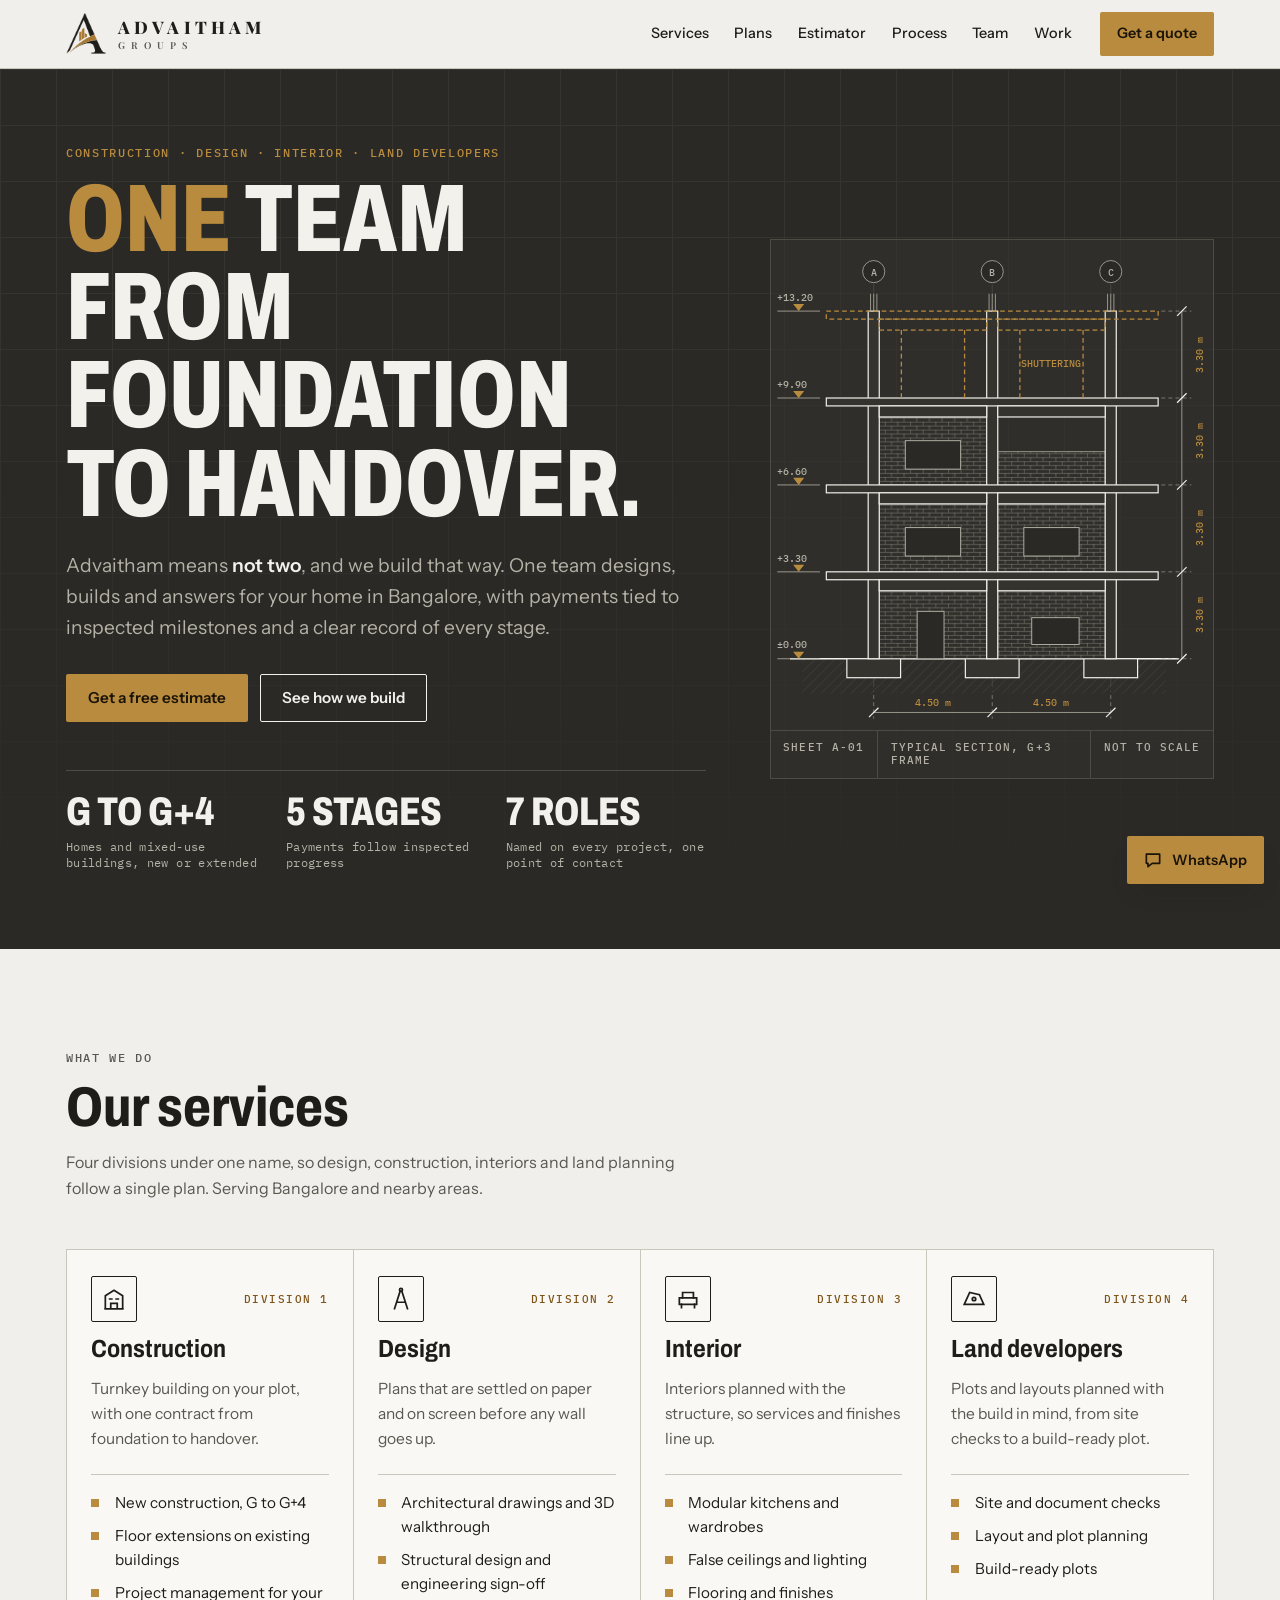
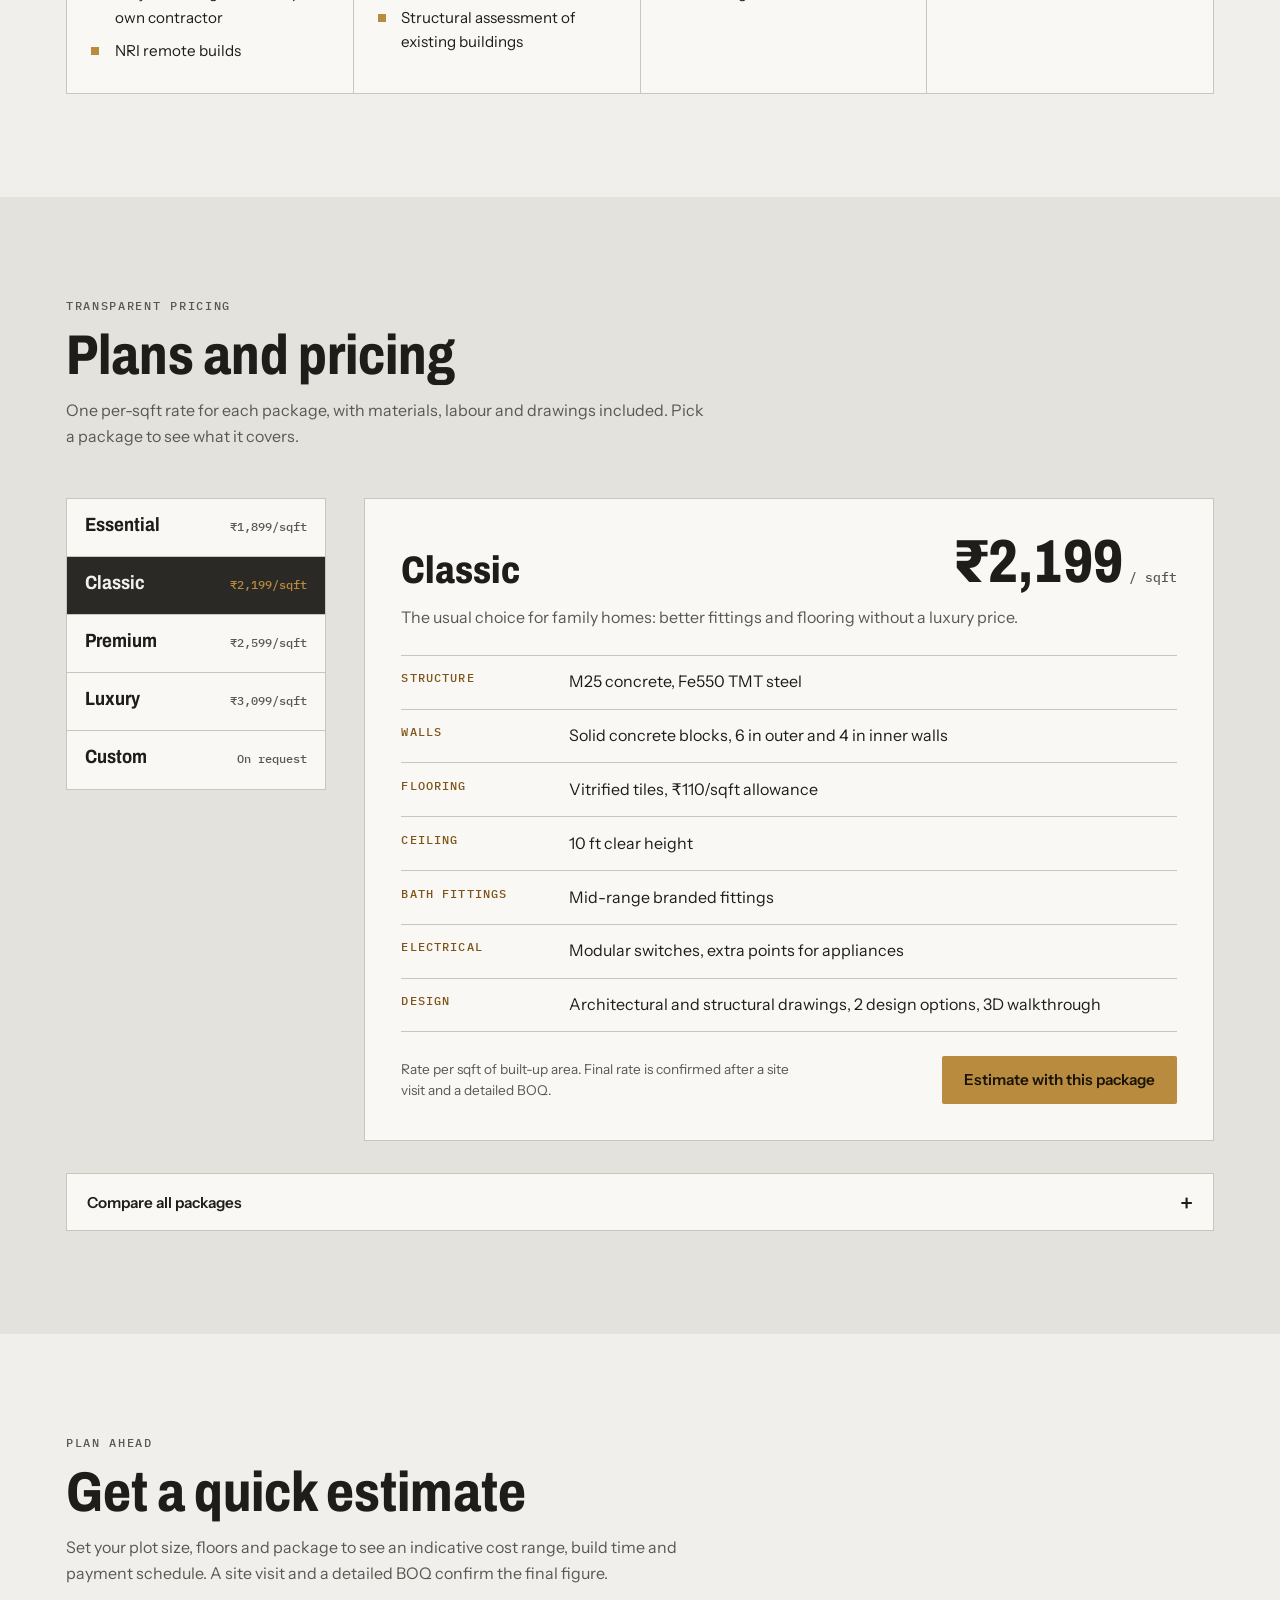
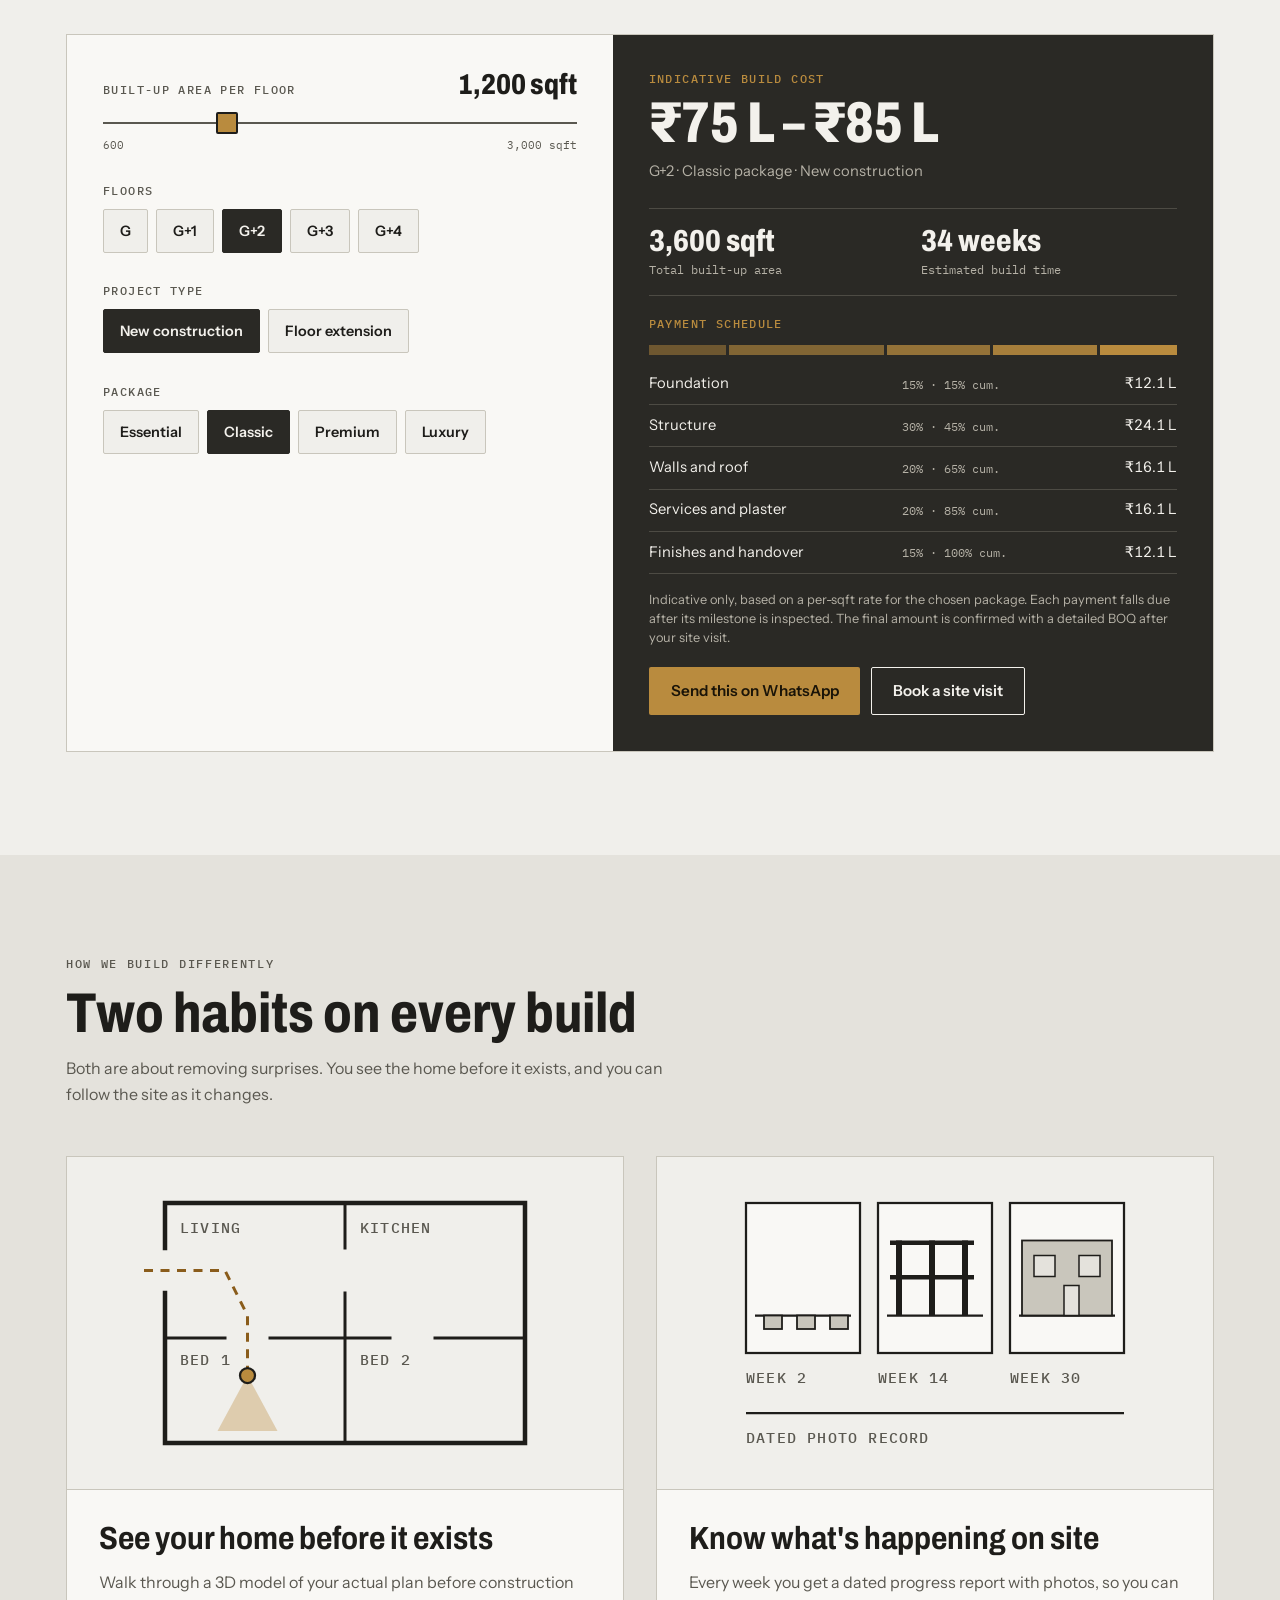
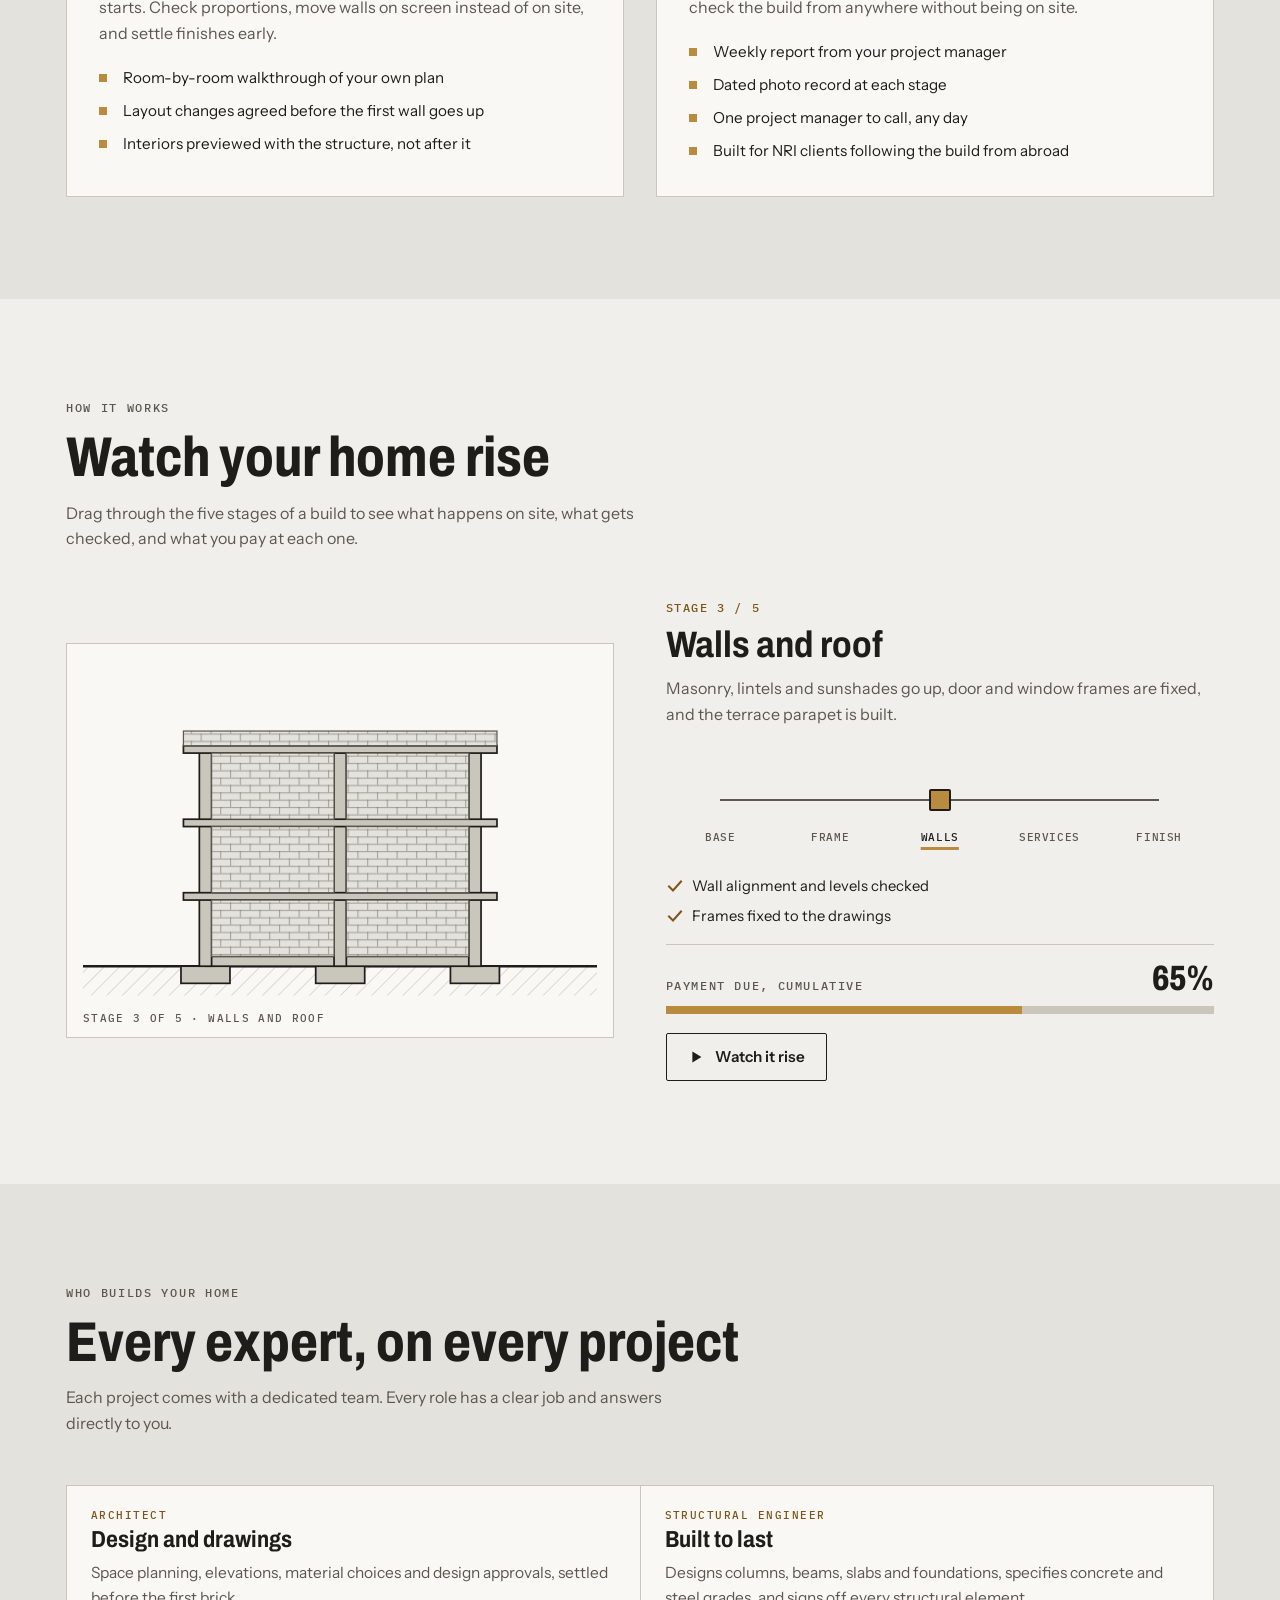
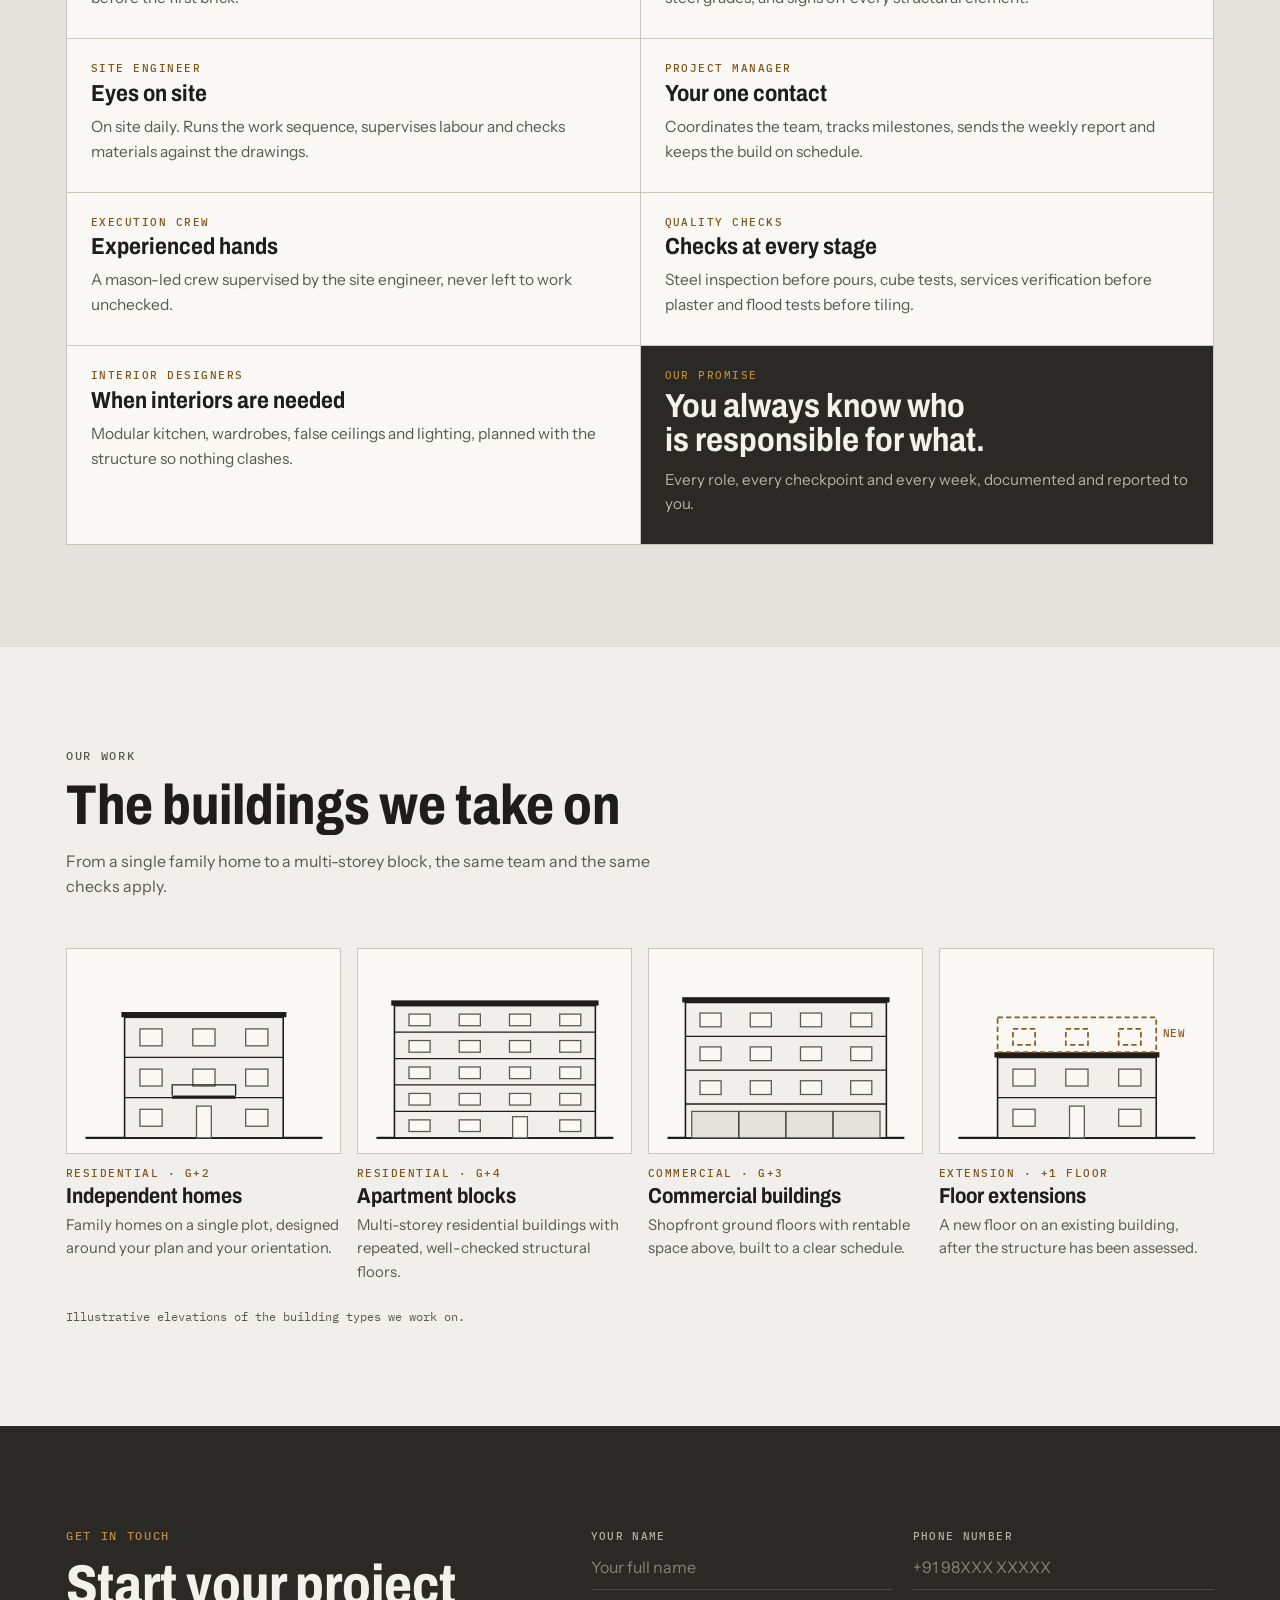
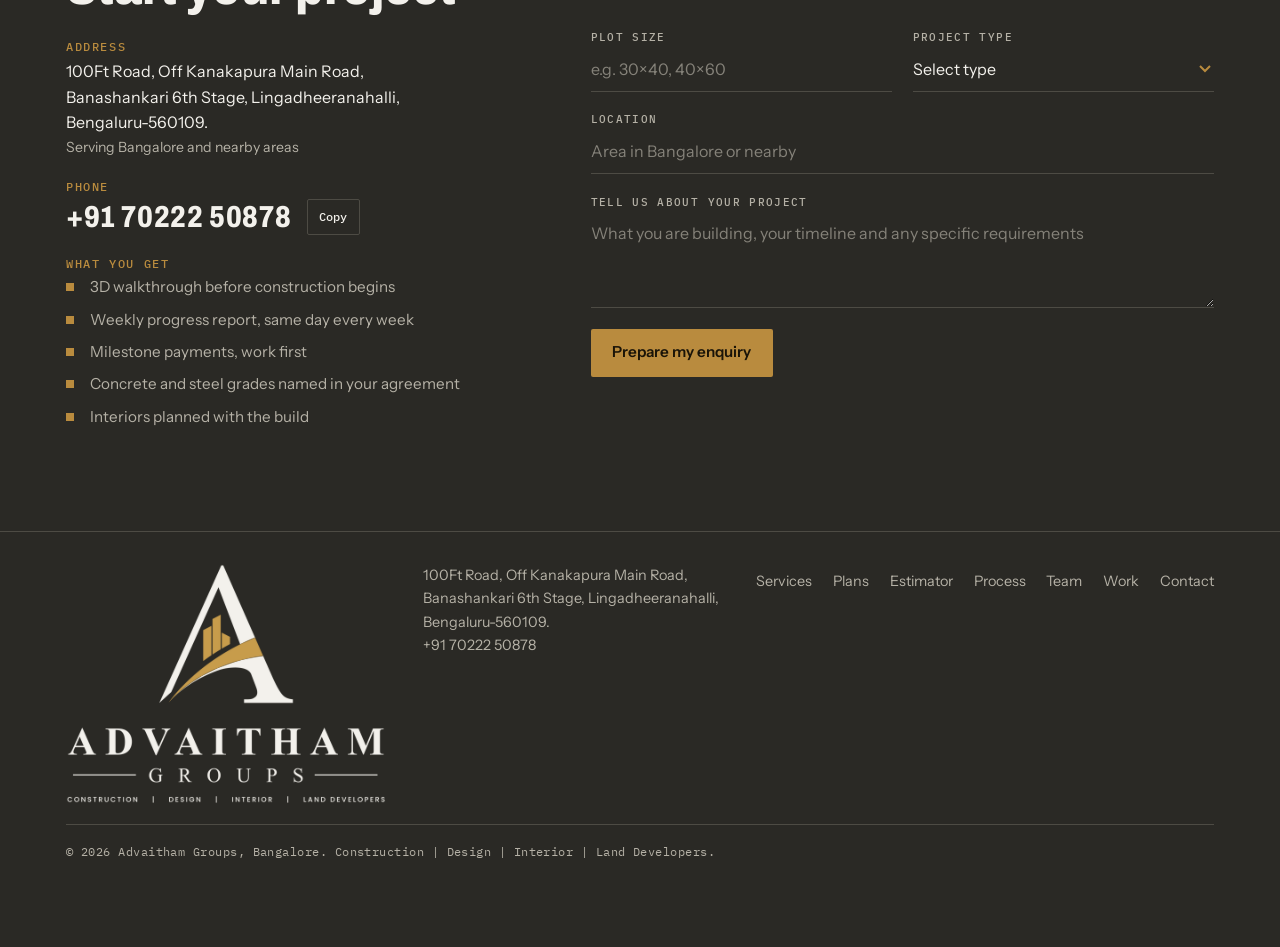
==== index.html @ 1b58d261 "Add files via upload" ====
<!doctype html>
<html lang="en">
<head>
<meta charset="utf-8">
<meta name="viewport" content="width=device-width, initial-scale=1, viewport-fit=cover">
<meta name="description" content="Advaitham Groups: construction, design, interior and land development in Bengaluru. 100Ft Road, Off Kanakapura Main Road, Banashankari 6th Stage, Lingadheeranahalli, Bengaluru-560109.">
<meta name="theme-color" content="#2A2925">
<title>Advaitham Groups</title>
<link rel="preconnect" href="https://fonts.googleapis.com">
<link rel="preconnect" href="https://fonts.gstatic.com" crossorigin>
<link rel="stylesheet" href="https://fonts.googleapis.com/css2?family=Archivo:wdth,wght@62..125,100..900&family=IBM+Plex+Mono:wght@400;500&family=Instrument+Sans:wght@400;500;600&family=Playfair+Display:wght@600;800&display=swap">
<style>
html{color-scheme:light}
:root{padding-top:env(safe-area-inset-top,0px);padding-bottom:env(safe-area-inset-bottom,0px)}
/* Layout concept: a charcoal structural-drawing hero over pale stone sheets. Square corners, mono dimension labels. Charcoal and bronze come straight from the Advaitham logo; bronze is reserved for actions and emphasis. */
:root{
  --bg:#F0EFEB; --bg-2:#E4E2DC; --surface:#F9F8F5;
  --ink:#1E1D1A; --ink-2:#5A5850; --line:#C9C6BC;
  --eyebrow:#7E5418; --amber-d:#8A5C1B;
  --deep:#2A2925; --deep-2:#34332E; --deep-ink:#F3F1EC; --deep-ink-2:#B5B1A6; --deep-line:#4D4B44;
  --accent:#B98B3E; --accent-hover:#CDA255; --accent-ink:#1A1408;
  --chip-on:#2A2925; --focus:#7E5418; --err-deep:#FF9C8A;
  --logo-ink:#1E1D1A; --logo-bronze:#A77834;
  --shadow:0 1px 0 rgba(30,29,26,.06),0 12px 28px -14px rgba(30,29,26,.4);
  --f-display:'Archivo','Roboto Condensed','Arial Narrow',sans-serif;
  --f-serif:'Playfair Display',Georgia,'Times New Roman',serif;
  --f-body:'Instrument Sans',system-ui,-apple-system,'Segoe UI',sans-serif;
  --f-mono:'IBM Plex Mono',ui-monospace,Menlo,Consolas,monospace;
}
@media (prefers-color-scheme: dark){
  :root:not([data-theme="light"]){
    --bg:#141311; --bg-2:#1A1916; --surface:#201E1B;
    --ink:#ECE9E2; --ink-2:#A8A499; --line:#37352E;
    --eyebrow:#D3A85C; --amber-d:#D3A85C;
    --deep:#0D0C0A; --deep-2:#171613; --deep-line:#302E28;
    --chip-on:#0D0C0A; --focus:#D3A85C;
    --logo-ink:#ECE9E2; --logo-bronze:#C99B47;
    --shadow:0 12px 28px -14px rgba(0,0,0,.75);
    color-scheme:dark;
  }
}
:root[data-theme="dark"]{
  --bg:#141311; --bg-2:#1A1916; --surface:#201E1B;
  --ink:#ECE9E2; --ink-2:#A8A499; --line:#37352E;
  --eyebrow:#D3A85C; --amber-d:#D3A85C;
  --deep:#0D0C0A; --deep-2:#171613; --deep-line:#302E28;
  --chip-on:#0D0C0A; --focus:#D3A85C;
  --logo-ink:#ECE9E2; --logo-bronze:#C99B47;
  --shadow:0 12px 28px -14px rgba(0,0,0,.75);
  color-scheme:dark;
}

*,*::before,*::after{box-sizing:border-box}
html{scroll-behavior:smooth}
body{margin:0;background:var(--bg);color:var(--ink);font:400 1rem/1.6 var(--f-body);-webkit-font-smoothing:antialiased}
body::before{content:"";position:fixed;inset:0 0 auto;height:env(safe-area-inset-top,0px);background:var(--bg);z-index:60}
h1,h2,h3{font-family:var(--f-display);margin:0;text-wrap:balance}
h2{font-weight:750;font-stretch:80%;letter-spacing:0}
h3{font-weight:700;font-stretch:85%}
p{margin:0}
a{color:inherit}
:focus-visible{outline:3px solid var(--focus);outline-offset:2px}
.deep :focus-visible{outline-color:var(--accent)}
section[id]{scroll-margin-top:76px}

.wrap{max-width:1180px;margin-inline:auto;padding-left:max(16px,env(safe-area-inset-left,0px));padding-right:max(16px,env(safe-area-inset-right,0px))}
.sec{padding-block:clamp(56px,8vw,104px)}
.alt{background:var(--bg-2)}
.deep{background:var(--deep);color:var(--deep-ink)}
.deep,.foot{--logo-ink:var(--deep-ink);--logo-bronze:#C79C4B}
.eyebrow{font:500 .75rem/1.2 var(--f-mono);letter-spacing:.14em;text-transform:uppercase;color:var(--eyebrow);margin:0 0 .9rem}
.deep .eyebrow{color:var(--accent)}
.sec-head{display:grid;grid-template-columns:minmax(0,1fr) auto;gap:1.5rem 2rem;align-items:end;margin-bottom:clamp(28px,4vw,48px)}
.sec-head h2{font-size:clamp(2.1rem,4.6vw,3.5rem);line-height:1;margin-bottom:.9rem}
.sec-head p{max-width:58ch;color:var(--ink-2)}
@media (max-width:700px){.sec-head{grid-template-columns:1fr}}

/* buttons */
.btn{display:inline-flex;align-items:center;justify-content:center;gap:.6rem;min-height:48px;padding:.85rem 1.3rem;border:1.5px solid transparent;border-radius:2px;font:600 .95rem/1.1 var(--f-body);text-decoration:none;cursor:pointer;transition:background .15s,color .15s,border-color .15s}
.btn-primary{background:var(--accent);color:var(--accent-ink)}
.btn-primary:hover{background:var(--accent-hover)}
.btn-ghost{background:transparent;border-color:currentColor;color:var(--ink)}
.btn-ghost:hover{background:var(--ink);color:var(--bg);border-color:var(--ink)}
.deep .btn-ghost{color:var(--deep-ink)}
.deep .btn-ghost:hover{background:var(--deep-ink);color:var(--deep);border-color:var(--deep-ink)}
.btn-sm{min-height:44px;padding:.6rem 1rem;font-size:.9rem}
.btn svg{width:18px;height:18px;flex:none}

/* header */
.hdr{position:sticky;top:env(safe-area-inset-top,0px);z-index:50;background:var(--bg);border-bottom:1px solid var(--line)}
.hdr-in{display:flex;align-items:center;justify-content:space-between;gap:1rem;min-height:68px}
.brand{display:flex;align-items:center;gap:.75rem;color:var(--ink);text-decoration:none}
.bt b{display:block;font:800 1.08rem/1 var(--f-serif);letter-spacing:.24em}
.bt small{display:block;margin-top:.35rem;font:600 .6rem/1 var(--f-serif);letter-spacing:.62em;color:var(--ink-2)}
.lg{position:relative;display:block;flex:none}
.lg i{position:absolute;inset:0;display:block;-webkit-mask-repeat:no-repeat;mask-repeat:no-repeat;-webkit-mask-size:100% 100%;mask-size:100% 100%}
.lg i.k{background:var(--logo-ink)}
.lg i.b{background:var(--logo-bronze)}
.lg-mark{width:40px;aspect-ratio:220/226}
.lg-mark i.k{-webkit-mask-image:url([data-uri]);mask-image:url([data-uri])}
.lg-mark i.b{-webkit-mask-image:url([data-uri]);mask-image:url([data-uri])}
.lg-full{width:100%;aspect-ratio:720/540}
.foot-in>a{display:block;width:min(320px,100%)}
.lg-full i.k{-webkit-mask-image:url([data-uri]);mask-image:url([data-uri])}
.lg-full i.b{-webkit-mask-image:url([data-uri]);mask-image:url([data-uri])}
.nav{display:flex;align-items:center;gap:clamp(1rem,2.2vw,2rem)}
.nav-links{display:flex;align-items:center;gap:clamp(.9rem,2vw,1.7rem)}
.nav-links a{font:500 .9rem var(--f-body);text-decoration:none;padding:.5rem 0;border-bottom:2px solid transparent}
.nav-links a:hover{border-bottom-color:var(--ink)}
.menu-btn{display:none;align-items:center;justify-content:center;width:44px;height:44px;background:none;border:1.5px solid var(--line);border-radius:2px;color:var(--ink);cursor:pointer}
.menu-btn svg{width:20px;height:20px}
@media (max-width:940px){
  .menu-btn{display:inline-flex}
  .nav-links{display:none;position:absolute;left:0;right:0;top:100%;flex-direction:column;align-items:stretch;gap:0;background:var(--bg);border-bottom:1px solid var(--line);padding:.5rem max(16px,env(safe-area-inset-right,0px)) 1rem max(16px,env(safe-area-inset-left,0px))}
  .nav-links.open{display:flex}
  .nav-links a{padding:.9rem 0;border-bottom:1px solid var(--line);font-size:1rem}
}
@media (max-width:520px){.nav .btn{display:none}}

/* hero */
.hero{position:relative;overflow:hidden;padding-block:clamp(36px,6vw,84px) clamp(44px,6vw,80px)}
.hero::before{content:"";position:absolute;inset:0;background-image:linear-gradient(var(--deep-line) 1px,transparent 1px),linear-gradient(90deg,var(--deep-line) 1px,transparent 1px);background-size:56px 56px;opacity:.32;pointer-events:none;-webkit-mask-image:linear-gradient(to bottom,#000 30%,transparent 100%);mask-image:linear-gradient(to bottom,#000 30%,transparent 100%)}
.hero-grid{position:relative;display:grid;grid-template-columns:minmax(0,1.18fr) minmax(0,.82fr);gap:clamp(28px,5vw,72px);align-items:center}
@media (max-width:900px){.hero-grid{grid-template-columns:1fr}}
.hero h1{font-size:clamp(2.7rem,7.6vw,6rem);line-height:.92;font-weight:800;font-stretch:72%;text-transform:uppercase;margin-bottom:1.4rem;overflow-wrap:break-word}
.hero h1 .hl{color:var(--accent)}
.lede{font-size:clamp(1.05rem,1.6vw,1.2rem);max-width:52ch;color:var(--deep-ink-2);margin-bottom:2rem}
.lede strong{color:var(--deep-ink);font-weight:600}
.cta-row{display:flex;flex-wrap:wrap;gap:.8rem}
.facts{list-style:none;margin:clamp(28px,4vw,48px) 0 0;padding:1.3rem 0 0;border-top:1px solid var(--deep-line);display:grid;grid-template-columns:repeat(3,minmax(0,1fr));gap:1.25rem}
.facts .n{display:block;font:800 clamp(1.7rem,3.6vw,2.5rem)/1 var(--f-display);font-stretch:75%;text-transform:uppercase}
.facts .c{display:block;margin-top:.4rem;font:400 .72rem/1.45 var(--f-mono);letter-spacing:.03em;color:var(--deep-ink-2)}
.sheet{margin:0;max-width:520px;width:100%;justify-self:center;border:1px solid var(--deep-line);background:var(--deep-2);background:color-mix(in srgb,var(--deep-2) 60%,transparent)}
.sheet svg{display:block;width:100%;height:auto}
.sheet figcaption{display:grid;grid-template-columns:auto 1fr auto;border-top:1px solid var(--deep-line);font:500 .66rem/1.3 var(--f-mono);letter-spacing:.1em;text-transform:uppercase;color:var(--deep-ink-2)}
.sheet figcaption span{padding:.6rem .8rem}
.sheet figcaption span+span{border-left:1px solid var(--deep-line)}
@media (max-width:480px){.sheet figcaption{grid-template-columns:1fr 1fr}.sheet figcaption span:first-child{grid-column:1/-1;border-bottom:1px solid var(--deep-line)}.sheet figcaption span+span{border-left:0}.sheet figcaption span:last-child{border-left:1px solid var(--deep-line)}}

/* hero drawing */
.hs-t{font:500 13px var(--f-mono);fill:var(--deep-ink-2)}
.hs-c{text-anchor:middle}
.hs-tacc{fill:var(--accent)}
.hs-struct rect{fill:var(--deep-2);stroke:var(--deep-ink);stroke-width:1.5}
.hs-thin{fill:none;stroke:var(--deep-ink-2);stroke-width:1}
.hs-tick{fill:none;stroke:var(--deep-ink);stroke-width:1.5}
.hs-dash{fill:none;stroke:var(--deep-ink-2);stroke-width:1;stroke-dasharray:5 4;opacity:.7}
.hs-grid path{fill:none;stroke:var(--deep-line);stroke-width:1;stroke-dasharray:16 4 2 4}
.hs-bub circle{fill:var(--deep);stroke:var(--deep-ink-2);stroke-width:1}
.hs-ground{fill:none;stroke:var(--deep-ink);stroke-width:2}
.hs-hatch{stroke:var(--deep-line);stroke-width:1}
.hs-brick{stroke:var(--deep-ink-2);stroke-width:.7;fill:none;opacity:.6}
.hs-wall rect{fill:url(#brick);stroke:var(--deep-ink-2);stroke-width:1}
.hs-open rect{fill:var(--deep);stroke:var(--deep-ink-2);stroke-width:1.2}
.hs-acc{fill:none;stroke:var(--accent);stroke-width:1.6;stroke-dasharray:6 4}
.hs-accfill{fill:var(--accent);stroke:none}

/* services */
.svc-grid{list-style:none;margin:0;padding:0;display:grid;grid-template-columns:repeat(4,minmax(0,1fr));gap:1px;background:var(--line);border:1px solid var(--line)}
@media (max-width:1100px){.svc-grid{grid-template-columns:repeat(2,minmax(0,1fr))}}
@media (max-width:600px){.svc-grid{grid-template-columns:1fr}}
.svc .ticks{margin-top:.5rem;padding-top:1rem;border-top:1px solid var(--line)}
.svc{background:var(--surface);padding:1.6rem 1.5rem 1.9rem;display:flex;flex-direction:column;gap:.9rem;min-width:0;transition:background .2s}
.svc:hover{background:var(--bg)}
.svc-top{display:flex;justify-content:space-between;align-items:center;gap:1rem}
.svc-ic{display:grid;place-items:center;width:46px;height:46px;border:1.5px solid var(--ink);border-radius:2px;color:var(--ink);transition:background .2s,border-color .2s,color .2s}
.svc:hover .svc-ic{background:var(--accent);border-color:var(--accent);color:var(--accent-ink)}
.svc-ic svg{width:26px;height:26px;fill:none;stroke:currentColor;stroke-width:1.6;stroke-linecap:square;stroke-linejoin:miter}
.tag{font:500 .66rem/1 var(--f-mono);letter-spacing:.14em;text-transform:uppercase;color:var(--eyebrow)}
.svc h3{font-size:1.55rem;line-height:1.05}
.svc p{color:var(--ink-2);font-size:.97rem}

/* plans */
.plans{display:grid;grid-template-columns:minmax(200px,260px) minmax(0,1fr);gap:clamp(20px,3vw,40px);align-items:start}
@media (max-width:820px){.plans{grid-template-columns:1fr}}
.plan-tabs{display:flex;flex-direction:column;border:1px solid var(--line);background:var(--surface)}
.plan-tab{appearance:none;background:none;border:0;border-bottom:1px solid var(--line);text-align:left;padding:1rem 1.1rem;cursor:pointer;color:var(--ink);font:inherit;display:flex;justify-content:space-between;align-items:baseline;gap:1rem;min-height:58px}
.plan-tab:last-child{border-bottom:0}
.plan-tab .n{font:700 1.2rem/1 var(--f-display);font-stretch:85%}
.plan-tab .r{font:500 .75rem var(--f-mono);color:var(--ink-2);white-space:nowrap}
.plan-tab[aria-selected="true"]{background:var(--deep);color:var(--deep-ink)}
.plan-tab[aria-selected="true"] .r{color:var(--accent)}
.plan-tab:focus-visible{outline-offset:-3px}
@media (max-width:820px){
  .plan-tabs{flex-direction:row;overflow-x:auto}
  .plan-tab{flex:0 0 auto;border-bottom:0;border-right:1px solid var(--line);flex-direction:column;gap:.35rem;align-items:flex-start;min-width:128px}
  .plan-tab:last-child{border-right:0}
}
.plan-panel{background:var(--surface);border:1px solid var(--line);padding:clamp(20px,3vw,36px);min-width:0}
.plan-top{display:flex;flex-wrap:wrap;justify-content:space-between;align-items:flex-end;gap:1rem 2rem;margin-bottom:1rem}
.plan-name{font-size:clamp(1.9rem,3vw,2.5rem);line-height:1;font-weight:800;font-stretch:80%}
.plan-rate{font:800 clamp(2.6rem,5vw,3.8rem)/.9 var(--f-display);font-stretch:75%;font-variant-numeric:tabular-nums}
.plan-rate small{font:500 .8rem var(--f-mono);color:var(--ink-2);margin-left:.4rem;letter-spacing:0}
.plan-blurb{color:var(--ink-2);max-width:60ch;margin-bottom:1.5rem}
.spec{margin:0;border-top:1px solid var(--line)}
.spec>div{display:grid;grid-template-columns:minmax(0,9.5rem) minmax(0,1fr);gap:1rem;padding:.85rem 0;border-bottom:1px solid var(--line)}
.spec dt{font:500 .72rem/1.6 var(--f-mono);letter-spacing:.1em;text-transform:uppercase;color:var(--eyebrow)}
.spec dd{margin:0}
@media (max-width:520px){.spec>div{grid-template-columns:1fr;gap:.2rem}}
.plan-foot{display:flex;flex-wrap:wrap;align-items:center;justify-content:space-between;gap:1rem 1.5rem;margin-top:1.5rem}
.plan-foot p{font-size:.85rem;color:var(--ink-2);max-width:44ch}
details.cmp{margin-top:clamp(20px,3vw,32px);border:1px solid var(--line);background:var(--surface)}
details.cmp summary{cursor:pointer;padding:1rem 1.25rem;font:600 .95rem var(--f-body);list-style:none;display:flex;justify-content:space-between;align-items:center;gap:1rem;min-height:56px}
details.cmp summary::-webkit-details-marker{display:none}
details.cmp summary::after{content:"+";font:500 1.4rem/1 var(--f-mono)}
details.cmp[open] summary::after{content:"\2212"}
.tbl{overflow-x:auto;border-top:1px solid var(--line)}
.tbl table{border-collapse:collapse;width:100%;min-width:720px;font-size:.9rem}
.tbl th,.tbl td{text-align:left;padding:.8rem 1rem;border-bottom:1px solid var(--line);vertical-align:top}
.tbl th{font:500 .7rem var(--f-mono);letter-spacing:.1em;text-transform:uppercase;color:var(--eyebrow);white-space:nowrap}
.tbl thead th{color:var(--ink);font-size:.78rem}
.tbl tr:last-child td,.tbl tr:last-child th{border-bottom:0}

/* estimator */
.est{display:grid;grid-template-columns:minmax(0,1fr) minmax(0,1.1fr);border:1px solid var(--line);background:var(--surface)}
@media (max-width:900px){.est{grid-template-columns:1fr}}
.est-in{padding:clamp(20px,3vw,36px);display:grid;gap:1.9rem;align-content:start;min-width:0}
.est-out{padding:clamp(20px,3vw,36px);min-width:0}
.field-h{display:flex;justify-content:space-between;align-items:baseline;gap:1rem}
.field-l{font:500 .72rem var(--f-mono);letter-spacing:.12em;text-transform:uppercase;color:var(--ink-2)}
.field-v{font:800 1.8rem/1 var(--f-display);font-stretch:80%;font-variant-numeric:tabular-nums}
fieldset{border:0;margin:0;padding:0;min-width:0}
legend{padding:0;float:left;width:100%;margin-bottom:.7rem}
.chips{display:flex;flex-wrap:wrap;gap:.5rem;clear:both}
.chip{position:relative}
.chip input{position:absolute;opacity:0;width:1px;height:1px;margin:0}
.chip span{display:inline-flex;align-items:center;min-height:44px;padding:0 1rem;border:1.5px solid var(--line);border-radius:2px;background:var(--bg);cursor:pointer;font:600 .9rem var(--f-body);color:var(--ink);transition:background .15s,color .15s,border-color .15s}
.chip input:checked+span{background:var(--deep);border-color:var(--chip-on);color:var(--deep-ink)}
.chip input:focus-visible+span{outline:3px solid var(--focus);outline-offset:2px}
input[type=range]{-webkit-appearance:none;appearance:none;display:block;width:100%;height:30px;margin:.5rem 0 0;background:transparent;cursor:pointer}
input[type=range]::-webkit-slider-runnable-track{height:2px;background:var(--ink-2)}
input[type=range]::-moz-range-track{height:2px;background:var(--ink-2)}
input[type=range]::-webkit-slider-thumb{-webkit-appearance:none;width:22px;height:22px;margin-top:-10px;border-radius:2px;background:var(--accent);border:2px solid var(--ink)}
input[type=range]::-moz-range-thumb{width:18px;height:18px;border-radius:2px;background:var(--accent);border:2px solid var(--ink)}
.range-ends{display:flex;justify-content:space-between;font:400 .7rem var(--f-mono);color:var(--ink-2)}
.est-out .field-l{color:var(--accent)}
.cost{font:800 clamp(2.3rem,5vw,3.6rem)/1 var(--f-display);font-stretch:75%;font-variant-numeric:tabular-nums;margin:.5rem 0 .5rem}
.est-sub{color:var(--deep-ink-2);font-size:.92rem}
.metrics{display:grid;grid-template-columns:repeat(2,minmax(0,1fr));gap:1rem;margin:1.5rem 0 1.25rem;padding-block:1.1rem;border-block:1px solid var(--deep-line)}
.m-v{font:800 1.9rem/1 var(--f-display);font-stretch:80%;font-variant-numeric:tabular-nums}
.m-l{margin-top:.35rem;font:400 .72rem var(--f-mono);color:var(--deep-ink-2)}
.pay-bar{display:flex;gap:3px;height:10px;margin:.9rem 0 .5rem}
.pay-bar i{display:block;height:100%;background:var(--accent)}
.pay{width:100%;border-collapse:collapse;font-size:.92rem;color:var(--deep-ink)}
.pay td{padding:.55rem 0;border-bottom:1px solid var(--deep-line);color:var(--deep-ink)}
.pay td.p{font:400 .78rem var(--f-mono);color:var(--deep-ink-2);padding-inline:1rem;white-space:nowrap}
.tbl table{color:var(--ink)}
.pay td:last-child{text-align:right;font-variant-numeric:tabular-nums;white-space:nowrap}
.est-note{margin:1rem 0 1.25rem;font-size:.8rem;line-height:1.5;color:var(--deep-ink-2)}
.est-actions{display:flex;flex-wrap:wrap;gap:.7rem}

/* differently */
.duo{display:grid;grid-template-columns:repeat(2,minmax(0,1fr));gap:clamp(16px,3vw,32px)}
@media (max-width:820px){.duo{grid-template-columns:1fr}}
.duo-card{background:var(--surface);border:1px solid var(--line);display:flex;flex-direction:column;min-width:0}
.duo-art{background:var(--bg);border-bottom:1px solid var(--line);padding:1rem}
.duo-art svg{display:block;width:100%;max-width:420px;height:auto;margin-inline:auto}
.duo-body{padding:clamp(20px,3vw,32px);display:grid;gap:.9rem}
.duo-body h3{font-size:clamp(1.5rem,2.6vw,2rem);line-height:1.05}
.duo-body p{color:var(--ink-2)}
.ticks{list-style:none;margin:.3rem 0 0;padding:0;display:grid;gap:.55rem;font-size:.95rem}
.ticks li{display:grid;grid-template-columns:14px 1fr;gap:.6rem;align-items:start}
.ticks li::before{content:"";width:8px;height:8px;margin-top:.5rem;background:var(--accent)}
.d-wall{fill:none;stroke:var(--ink);stroke-width:3;stroke-linecap:square}
.d-part{fill:none;stroke:var(--ink);stroke-width:2;stroke-linecap:square}
.d-path{fill:none;stroke:var(--amber-d);stroke-width:2;stroke-dasharray:6 5}
.d-cone{fill:var(--accent);opacity:.35}
.d-dot{fill:var(--accent);stroke:var(--ink);stroke-width:1.5}
.d-t{font:500 10px var(--f-mono);fill:var(--ink-2);letter-spacing:.08em}
.d-frame{fill:var(--surface);stroke:var(--ink);stroke-width:1.5}
.d-ground{stroke:var(--ink);stroke-width:1.5}
.d-conc{fill:var(--line);stroke:var(--ink);stroke-width:1.2}
.d-solid{fill:var(--ink)}
.d-win{fill:var(--bg-2);stroke:var(--ink);stroke-width:1}

/* process */
.rise{display:grid;grid-template-columns:minmax(0,1fr) minmax(0,1fr);gap:clamp(20px,4vw,56px);align-items:center}
@media (max-width:860px){.rise{grid-template-columns:1fr}}
.rise-view{background:var(--surface);border:1px solid var(--line);padding:1rem 1rem .8rem}
.rise-view svg{display:block;width:100%;height:auto}
.rise-cap{margin-top:.5rem;font:500 .7rem var(--f-mono);letter-spacing:.12em;text-transform:uppercase;color:var(--ink-2)}
.rg{opacity:0;transform:translateY(10px);transition:opacity .45s,transform .45s}
.rg.on{opacity:1;transform:none}
.col{transform-box:fill-box;transform-origin:50% 100%;transform:scaleY(.03);transition:transform .8s cubic-bezier(.2,.7,.2,1)}
#rs-2.on .col{transform:scaleY(1)}
.r-ground{stroke:var(--ink);stroke-width:2}
.r-bkl{stroke:var(--ink-2);stroke-width:.7;fill:none;opacity:.6}
.r-bkbg{fill:var(--bg-2)}
.r-earthl{stroke:var(--line);stroke-width:1}
.r-conc{fill:var(--line);stroke:var(--ink);stroke-width:1.4}
.r-wall{fill:url(#bk);stroke:var(--ink-2);stroke-width:1}
.r-el{fill:none;stroke:var(--amber-d);stroke-width:1.6;stroke-dasharray:4 3}
.r-pl{fill:none;stroke:var(--eyebrow);stroke-width:2.2}
.r-jb{fill:var(--amber-d)}
.r-tint{fill:var(--accent);opacity:.32}
.r-win{fill:var(--surface);stroke:var(--ink);stroke-width:1.5}
.r-bar{fill:none;stroke:var(--ink);stroke-width:1}
.stage-meta{display:flex;justify-content:space-between;align-items:center;gap:1rem;margin-bottom:.8rem}
.stage-k{font:500 .72rem var(--f-mono);letter-spacing:.14em;text-transform:uppercase;color:var(--eyebrow)}
.rise-info h3{font-size:clamp(1.7rem,3vw,2.3rem);line-height:1.02;margin-bottom:.7rem}
.rise-info p.t{color:var(--ink-2);min-height:5.6em}
.stage-ctl{margin:1.2rem 0 .4rem}
#stage{margin-inline:10%;width:80%}
.stage-names{display:grid;grid-template-columns:repeat(5,minmax(0,1fr))}
.stage-names button{appearance:none;background:none;border:0;padding:.5rem 0;min-height:44px;font:500 .66rem var(--f-mono);letter-spacing:.06em;text-transform:uppercase;color:var(--ink-2);cursor:pointer}
.stage-names button[aria-current="true"]{color:var(--ink);font-weight:500;text-decoration:underline;text-decoration-color:var(--accent);text-decoration-thickness:3px;text-underline-offset:6px}
.checks{list-style:none;margin:1rem 0;padding:0;display:grid;gap:.4rem;font-size:.92rem}
.checks li{display:grid;grid-template-columns:18px 1fr;gap:.5rem}
.checks svg{width:18px;height:18px;margin-top:.15rem;fill:none;stroke:var(--eyebrow);stroke-width:2;stroke-linecap:square}
.due{border-top:1px solid var(--line);padding-top:1rem;margin-top:1rem}
.due-row{display:flex;justify-content:space-between;align-items:baseline;gap:1rem}
.due-row .stage-k{color:var(--ink-2)}
.due-pct{font:800 2.2rem/1 var(--f-display);font-stretch:75%;font-variant-numeric:tabular-nums}
.due-bar{height:8px;background:var(--line);margin-top:.6rem}
.due-bar i{display:block;height:100%;width:30%;background:var(--accent);transition:width .5s}
.play{margin-top:1.2rem}

/* team */
.team{display:grid;grid-template-columns:repeat(2,minmax(0,1fr));gap:1px;background:var(--line);border:1px solid var(--line)}
@media (max-width:700px){.team{grid-template-columns:1fr}}
.role{background:var(--surface);padding:1.5rem 1.5rem 1.7rem;min-width:0}
.role .tag{display:block;margin-bottom:.5rem}
.role h3{font-size:1.45rem;line-height:1.05;margin-bottom:.55rem}
.role p{color:var(--ink-2);font-size:.97rem}
.promise{background:var(--deep);color:var(--deep-ink);padding:1.5rem 1.5rem 1.7rem;display:flex;flex-direction:column;justify-content:center;gap:.6rem;min-width:0}
.promise .tag{color:var(--accent)}
.promise h3{font-size:clamp(1.6rem,2.6vw,2.1rem);line-height:1.02}
.promise p{color:var(--deep-ink-2);font-size:.95rem}

/* work */
.types{display:grid;grid-template-columns:repeat(4,minmax(0,1fr));gap:1rem}
@media (max-width:1000px){.types{grid-template-columns:repeat(2,minmax(0,1fr))}}
@media (max-width:560px){.types{grid-template-columns:1fr}}
.type{min-width:0}
.type-art{background:var(--surface);border:1px solid var(--line);aspect-ratio:4/3;max-width:100%;display:block;padding:.6rem .6rem 0}
.type-art svg{display:block;width:100%;height:100%}
.type .tag{display:block;margin:.9rem 0 .35rem}
.type h3{font-size:1.35rem;line-height:1.05;margin-bottom:.4rem}
.type p{color:var(--ink-2);font-size:.93rem}
.work-note{margin-top:1.5rem;font:400 .75rem var(--f-mono);color:var(--ink-2)}
.e-ground{stroke:var(--ink);stroke-width:2}
.e-body{fill:var(--bg);stroke:var(--ink);stroke-width:1.5}
.e-win{fill:var(--surface);stroke:var(--ink-2);stroke-width:1.2}
.e-glass{fill:var(--bg-2);stroke:var(--ink-2);stroke-width:1.2}
.e-line{fill:none;stroke:var(--ink);stroke-width:1.2}
.e-slab{fill:var(--ink)}
.e-new{fill:none;stroke:var(--amber-d);stroke-width:1.6;stroke-dasharray:5 3}
.e-t{font:500 10px var(--f-mono);fill:var(--amber-d);letter-spacing:.06em}

/* contact */
.contact{display:grid;grid-template-columns:minmax(0,.85fr) minmax(0,1.15fr);gap:clamp(28px,5vw,72px)}
@media (max-width:860px){.contact{grid-template-columns:1fr}}
.contact h2{font-size:clamp(2.1rem,4.6vw,3.5rem);line-height:1;margin-bottom:1.6rem}
.dl{display:grid;gap:1.3rem;margin:0}
.dl dt{font:500 .72rem var(--f-mono);letter-spacing:.14em;text-transform:uppercase;color:var(--accent);margin-bottom:.3rem}
.dl dd{margin:0}
.dl dd small{display:block;color:var(--deep-ink-2);font-size:.88rem}
.phone-row{display:flex;flex-wrap:wrap;align-items:center;gap:.5rem 1rem}
.phone{font:800 1.9rem/1 var(--f-display);font-stretch:80%;letter-spacing:.02em;text-decoration:none;user-select:all}
.btn-mini{min-height:36px;padding:.35rem .7rem;background:transparent;border:1.5px solid var(--deep-line);color:var(--deep-ink);border-radius:2px;font:500 .75rem var(--f-mono);cursor:pointer}
.btn-mini:hover{border-color:var(--accent);color:var(--accent)}
.gets{list-style:none;margin:0;padding:0;display:grid;gap:.5rem;font-size:.95rem;color:var(--deep-ink-2)}
.gets li{display:grid;grid-template-columns:14px 1fr;gap:.6rem}
.gets li::before{content:"";width:8px;height:8px;margin-top:.5rem;background:var(--accent)}
.form{display:grid;grid-template-columns:repeat(2,minmax(0,1fr));gap:1.3rem}
.form .full{grid-column:1/-1}
@media (max-width:560px){.form{grid-template-columns:1fr}}
.fld{min-width:0}
.fld label{display:block;font:500 .7rem var(--f-mono);letter-spacing:.12em;text-transform:uppercase;color:var(--deep-ink-2);margin-bottom:.2rem}
.fld input,.fld select,.fld textarea{display:block;width:100%;font:400 1rem/1.4 var(--f-body);color:var(--deep-ink);background:transparent;border:0;border-bottom:1.5px solid var(--deep-line);border-radius:0;padding:.65rem 0;min-height:44px;appearance:none;-webkit-appearance:none}
.fld textarea{resize:vertical;min-height:96px}
.fld input::placeholder,.fld textarea::placeholder{color:var(--deep-ink-2);opacity:.65}
.fld input:focus,.fld select:focus,.fld textarea:focus{outline:none;border-bottom-color:var(--accent);box-shadow:0 1px 0 var(--accent)}
.fld select{background-image:url("data:image/svg+xml,%3Csvg xmlns='http://www.w3.org/2000/svg' width='12' height='8' viewBox='0 0 12 8'%3E%3Cpath d='M1 1l5 5 5-5' fill='none' stroke='%23B98B3E' stroke-width='2'/%3E%3C/svg%3E");background-repeat:no-repeat;background-position:right .2rem center;padding-right:1.6rem}
.fld select option{background:var(--deep);color:var(--deep-ink)}
.fld [aria-invalid="true"]{border-bottom-color:var(--err-deep)}
.err{min-height:1.2em;margin-top:.25rem;font-size:.8rem;color:var(--err-deep)}
.enq-out{margin-top:1.5rem;border:1px solid var(--deep-line);background:var(--deep-2);padding:1.25rem}
.enq-out h3{font-size:1.4rem;margin-bottom:.4rem}
.enq-out p{color:var(--deep-ink-2);font-size:.9rem;margin-bottom:.9rem}
.enq-out pre{margin:0 0 1rem;white-space:pre-wrap;overflow-wrap:anywhere;font:400 .8rem/1.55 var(--f-mono);color:var(--deep-ink);max-height:220px;overflow:auto;border:1px solid var(--deep-line);padding:.8rem;background:var(--deep)}

/* footer */
.foot{background:var(--deep);color:var(--deep-ink);border-top:1px solid var(--deep-line);padding-block:2rem 5.5rem}
.foot-in{display:flex;flex-wrap:wrap;justify-content:space-between;gap:1.2rem 2rem;align-items:flex-start}
.foot nav{display:flex;flex-wrap:wrap;gap:.4rem 1.3rem;font-size:.9rem}
.foot address{font:normal .9rem/1.6 var(--f-body);color:var(--deep-ink-2);max-width:34ch}
.foot nav a{color:var(--deep-ink-2);text-decoration:none;padding:.35rem 0}
.foot nav a:hover{color:var(--accent)}
.foot small.cp{flex-basis:100%;font:400 .72rem var(--f-mono);color:var(--deep-ink-2);letter-spacing:.04em;padding-top:1.2rem;border-top:1px solid var(--deep-line)}

/* whatsapp */
.wa{position:fixed;right:max(16px,calc(env(safe-area-inset-right,0px) + 12px));bottom:calc(16px + env(safe-area-inset-bottom,0px));z-index:45;display:inline-flex;align-items:center;gap:.55rem;min-height:48px;padding:.75rem 1.05rem;background:var(--accent);color:var(--accent-ink);font:600 .9rem var(--f-body);text-decoration:none;border-radius:2px;box-shadow:var(--shadow)}
.wa:hover{background:var(--accent-hover)}
.wa svg{width:20px;height:20px;fill:none;stroke:currentColor;stroke-width:2;stroke-linejoin:round}

@media (prefers-reduced-motion:reduce){
  html{scroll-behavior:auto}
  *,*::before,*::after{transition:none!important;animation:none!important}
}
</style>
</head>
<body>

<header class="hdr">
  <div class="wrap hdr-in">
    <a class="brand" href="#top" aria-label="Advaitham Groups, home"><span class="lg lg-mark" aria-hidden="true"><i class="k"></i><i class="b"></i></span><span class="bt"><b>ADVAITHAM</b><small>GROUPS</small></span></a>
    <div class="nav">
      <nav class="nav-links" id="nav-links" aria-label="Main">
        <a href="#services">Services</a>
        <a href="#plans">Plans</a>
        <a href="#estimate">Estimator</a>
        <a href="#process">Process</a>
        <a href="#team">Team</a>
        <a href="#work">Work</a>
      </nav>
      <a class="btn btn-primary btn-sm" href="#contact">Get a quote</a>
      <button class="menu-btn" id="menu-btn" type="button" aria-expanded="false" aria-controls="nav-links" aria-label="Open menu">
        <svg viewBox="0 0 20 20" fill="none" stroke="currentColor" stroke-width="2" stroke-linecap="square"><path d="M2 5h16M2 10h16M2 15h16"/></svg>
      </button>
    </div>
  </div>
</header>

<main>
<section class="hero deep" id="top">
  <div class="wrap hero-grid">
    <div class="hero-copy">
      <p class="eyebrow">Construction · Design · Interior · Land developers</p>
      <h1><span class="hl">One</span> team from foundation to handover.</h1>
      <p class="lede">Advaitham means <strong>not two</strong>, and we build that way. One team designs, builds and answers for your home in Bangalore, with payments tied to inspected milestones and a clear record of every stage.</p>
      <div class="cta-row">
        <a class="btn btn-primary" href="#estimate">Get a free estimate</a>
        <a class="btn btn-ghost" href="#process">See how we build</a>
      </div>
      <ul class="facts">
        <li><span class="n">G to G+4</span><span class="c">Homes and mixed-use buildings, new or extended</span></li>
        <li><span class="n">5 stages</span><span class="c">Payments follow inspected progress</span></li>
        <li><span class="n">7 roles</span><span class="c">Named on every project, one point of contact</span></li>
      </ul>
    </div>

    <figure class="sheet">
      <svg viewBox="0 0 560 620" role="img" aria-labelledby="hs-title hs-desc">
        <title id="hs-title">Structural section of a G+3 building frame</title>
        <desc id="hs-desc">Two-bay concrete frame with four floor levels. The lower floors have walls, the third floor is open, and the roof slab is shown as formwork still being cast.</desc>
        <defs>
          <pattern id="earth" width="9" height="9" patternUnits="userSpaceOnUse" patternTransform="rotate(45)"><path d="M0 0V9" class="hs-hatch"/></pattern>
          <pattern id="brick" width="16" height="10" patternUnits="userSpaceOnUse"><path d="M0 .5H16M0 5.5H16M.5 0V5M8.5 5V10" class="hs-brick"/></pattern>
        </defs>
        <g class="hs-grid"><path d="M130 56V576M280 56V576M430 56V576"/></g>
        <g class="hs-bub"><circle cx="130" cy="40" r="14"/><circle cx="280" cy="40" r="14"/><circle cx="430" cy="40" r="14"/></g>
        <g class="hs-t hs-c"><text x="130" y="45">A</text><text x="280" y="45">B</text><text x="430" y="45">C</text></g>

        <rect x="40" y="530" width="460" height="44" fill="url(#earth)"/>
        <path d="M24 530H516" class="hs-ground"/>
        <g class="hs-struct"><rect x="96" y="530" width="68" height="24"/><rect x="246" y="530" width="68" height="24"/><rect x="396" y="530" width="68" height="24"/></g>

        <g class="hs-wall">
          <rect x="137" y="444" width="136" height="86"/><rect x="287" y="444" width="136" height="86"/>
          <rect x="137" y="334" width="136" height="86"/><rect x="287" y="334" width="136" height="86"/>
          <rect x="137" y="224" width="136" height="86"/><rect x="287" y="268" width="136" height="42"/>
        </g>
        <g class="hs-open">
          <rect x="185" y="470" width="34" height="60"/><rect x="330" y="478" width="60" height="34"/>
          <rect x="170" y="364" width="70" height="36"/><rect x="320" y="364" width="70" height="36"/>
          <rect x="170" y="254" width="70" height="36"/>
        </g>

        <g class="hs-struct"><rect x="123" y="90" width="14" height="440"/><rect x="273" y="90" width="14" height="440"/><rect x="423" y="90" width="14" height="440"/></g>
        <g class="hs-struct">
          <rect x="70" y="420" width="420" height="10"/><rect x="137" y="430" width="136" height="14"/><rect x="287" y="430" width="136" height="14"/>
          <rect x="70" y="310" width="420" height="10"/><rect x="137" y="320" width="136" height="14"/><rect x="287" y="320" width="136" height="14"/>
          <rect x="70" y="200" width="420" height="10"/><rect x="137" y="210" width="136" height="14"/><rect x="287" y="210" width="136" height="14"/>
        </g>
        <g class="hs-acc">
          <rect x="70" y="90" width="420" height="10"/><rect x="137" y="100" width="136" height="14"/><rect x="287" y="100" width="136" height="14"/>
          <path d="M165 114V200M245 114V200M315 114V200M395 114V200"/>
        </g>
        <path d="M126 90V68M130 90V68M134 90V68M276 90V68M280 90V68M284 90V68M426 90V68M430 90V68M434 90V68" class="hs-thin"/>
        <text x="355" y="161" class="hs-t hs-tacc hs-c">SHUTTERING</text>

        <path d="M8 530H62M8 420H62M8 310H62M8 200H62M8 90H62" class="hs-thin"/>
        <path d="M28 521H42L35 530ZM28 411H42L35 420ZM28 301H42L35 310ZM28 191H42L35 200ZM28 81H42L35 90Z" class="hs-accfill"/>
        <g class="hs-t"><text x="8" y="517">±0.00</text><text x="8" y="407">+3.30</text><text x="8" y="297">+6.60</text><text x="8" y="187">+9.90</text><text x="8" y="77">+13.20</text></g>

        <path d="M520 90V530" class="hs-thin"/>
        <path d="M494 530H532M494 420H532M494 310H532M494 200H532M494 90H532" class="hs-dash"/>
        <path d="M514 536L526 524M514 426L526 414M514 316L526 304M514 206L526 194M514 96L526 84" class="hs-tick"/>
        <g class="hs-t hs-tacc hs-c">
          <text transform="translate(547 475) rotate(-90)">3.30 m</text><text transform="translate(547 365) rotate(-90)">3.30 m</text>
          <text transform="translate(547 255) rotate(-90)">3.30 m</text><text transform="translate(547 145) rotate(-90)">3.30 m</text>
        </g>

        <path d="M130 598H430" class="hs-thin"/>
        <path d="M130 576V606M280 576V606M430 576V606" class="hs-dash"/>
        <path d="M124 604L136 592M274 604L286 592M424 604L436 592" class="hs-tick"/>
        <g class="hs-t hs-tacc hs-c"><text x="205" y="590">4.50 m</text><text x="355" y="590">4.50 m</text></g>
      </svg>
      <figcaption><span>Sheet A-01</span><span>Typical section, G+3 frame</span><span>Not to scale</span></figcaption>
    </figure>
  </div>
</section>

<section class="sec" id="services">
  <div class="wrap">
    <header class="sec-head">
      <div>
        <p class="eyebrow">What we do</p>
        <h2>Our services</h2>
        <p>Four divisions under one name, so design, construction, interiors and land planning follow a single plan. Serving Bangalore and nearby areas.</p>
      </div>
    </header>
    <ul class="svc-grid">
      <li class="svc">
        <div class="svc-top"><span class="svc-ic"><svg viewBox="0 0 24 24" aria-hidden="true"><path d="M4 21V9l8-5 8 5v12z"/><path d="M4 21h16M9 21v-5h6v5M8 12h2M14 12h2"/></svg></span><span class="tag">Division 1</span></div>
        <h3>Construction</h3>
        <p>Turnkey building on your plot, with one contract from foundation to handover.</p>
        <ul class="ticks">
          <li>New construction, G to G+4</li>
          <li>Floor extensions on existing buildings</li>
          <li>Project management for your own contractor</li>
          <li>NRI remote builds</li>
        </ul>
      </li>
      <li class="svc">
        <div class="svc-top"><span class="svc-ic"><svg viewBox="0 0 24 24" aria-hidden="true"><circle cx="12" cy="3.6" r="1.4"/><path d="M11.2 4.8L6 21M12.8 4.8L18 21M8.4 15h7.2"/></svg></span><span class="tag">Division 2</span></div>
        <h3>Design</h3>
        <p>Plans that are settled on paper and on screen before any wall goes up.</p>
        <ul class="ticks">
          <li>Architectural drawings and 3D walkthrough</li>
          <li>Structural design and engineering sign-off</li>
          <li>Structural assessment of existing buildings</li>
        </ul>
      </li>
      <li class="svc">
        <div class="svc-top"><span class="svc-ic"><svg viewBox="0 0 24 24" aria-hidden="true"><path d="M7 11V6h10v5"/><path d="M4 11h16v6H4z"/><path d="M6 17v3M18 17v3"/></svg></span><span class="tag">Division 3</span></div>
        <h3>Interior</h3>
        <p>Interiors planned with the structure, so services and finishes line up.</p>
        <ul class="ticks">
          <li>Modular kitchens and wardrobes</li>
          <li>False ceilings and lighting</li>
          <li>Flooring and finishes</li>
        </ul>
      </li>
      <li class="svc">
        <div class="svc-top"><span class="svc-ic"><svg viewBox="0 0 24 24" aria-hidden="true"><path d="M3 17l5-11 9 2 4 9z"/><circle cx="12" cy="12" r="1.6"/></svg></span><span class="tag">Division 4</span></div>
        <h3>Land developers</h3>
        <p>Plots and layouts planned with the build in mind, from site checks to a build-ready plot.</p>
        <ul class="ticks">
          <li>Site and document checks</li>
          <li>Layout and plot planning</li>
          <li>Build-ready plots</li>
        </ul>
      </li>
    </ul>
  </div>
</section>

<section class="sec alt" id="plans">
  <div class="wrap">
    <header class="sec-head">
      <div>
        <p class="eyebrow">Transparent pricing</p>
        <h2>Plans and pricing</h2>
        <p>One per-sqft rate for each package, with materials, labour and drawings included. Pick a package to see what it covers.</p>
      </div>
    </header>
    <div class="plans">
      <div class="plan-tabs" id="plan-tabs" role="tablist" aria-label="Packages"></div>
      <div class="plan-panel" id="plan-panel" role="tabpanel" aria-live="polite"></div>
    </div>
    <details class="cmp">
      <summary>Compare all packages</summary>
      <div class="tbl"><table id="cmp-table"></table></div>
    </details>
  </div>
</section>

<section class="sec" id="estimate">
  <div class="wrap">
    <header class="sec-head">
      <div>
        <p class="eyebrow">Plan ahead</p>
        <h2>Get a quick estimate</h2>
        <p>Set your plot size, floors and package to see an indicative cost range, build time and payment schedule. A site visit and a detailed BOQ confirm the final figure.</p>
      </div>
    </header>
    <div class="est">
      <form class="est-in" id="est-form" onsubmit="return false">
        <div>
          <div class="field-h"><label class="field-l" for="plot">Built-up area per floor</label><output class="field-v" id="plot-v" for="plot">1,200 sqft</output></div>
          <input type="range" id="plot" min="600" max="3000" step="50" value="1200">
          <div class="range-ends"><span>600</span><span>3,000 sqft</span></div>
        </div>
        <fieldset><legend class="field-l" id="floors-l">Floors</legend><div class="chips" id="floors-chips"></div></fieldset>
        <fieldset><legend class="field-l">Project type</legend><div class="chips" id="type-chips"></div></fieldset>
        <fieldset><legend class="field-l">Package</legend><div class="chips" id="pkg-chips"></div></fieldset>
      </form>
      <div class="est-out deep" aria-live="polite">
        <p class="field-l">Indicative build cost</p>
        <p class="cost" id="cost">₹0 L</p>
        <p class="est-sub" id="est-sub"></p>
        <div class="metrics">
          <div><div class="m-v" id="m-area">0</div><div class="m-l">Total built-up area</div></div>
          <div><div class="m-v" id="m-weeks">0</div><div class="m-l">Estimated build time</div></div>
        </div>
        <p class="field-l">Payment schedule</p>
        <div class="pay-bar" id="pay-bar" aria-hidden="true"></div>
        <table class="pay"><tbody id="pay-rows"></tbody></table>
        <p class="est-note" id="est-note"></p>
        <div class="est-actions">
          <a class="btn btn-primary" id="est-wa" href="https://wa.me/917022250878" target="_blank" rel="noopener">Send this on WhatsApp</a>
          <a class="btn btn-ghost" href="#contact">Book a site visit</a>
        </div>
      </div>
    </div>
  </div>
</section>

<section class="sec alt" id="how">
  <div class="wrap">
    <header class="sec-head">
      <div>
        <p class="eyebrow">How we build differently</p>
        <h2>Two habits on every build</h2>
        <p>Both are about removing surprises. You see the home before it exists, and you can follow the site as it changes.</p>
      </div>
    </header>
    <div class="duo">
      <article class="duo-card">
        <div class="duo-art">
          <svg viewBox="0 0 280 200" role="img" aria-label="Floor plan with a dashed walkthrough path from the entrance into a bedroom">
            <path class="d-wall" d="M20 50V20H260V180H20V80"/>
            <path class="d-part" d="M140 20V50M140 80V110M20 110H60M90 110H170M200 110H260M140 110V180"/>
            <path class="d-path" d="M6 65H60L75 95V130"/>
            <polygon class="d-cone" points="75,135 55,172 95,172"/>
            <circle class="d-dot" cx="75" cy="135" r="5"/>
            <text class="d-t" x="30" y="40">LIVING</text><text class="d-t" x="150" y="40">KITCHEN</text>
            <text class="d-t" x="30" y="128">BED 1</text><text class="d-t" x="150" y="128">BED 2</text>
          </svg>
        </div>
        <div class="duo-body">
          <h3>See your home before it exists</h3>
          <p>Walk through a 3D model of your actual plan before construction starts. Check proportions, move walls on screen instead of on site, and settle finishes early.</p>
          <ul class="ticks">
            <li>Room-by-room walkthrough of your own plan</li>
            <li>Layout changes agreed before the first wall goes up</li>
            <li>Interiors previewed with the structure, not after it</li>
          </ul>
        </div>
      </article>
      <article class="duo-card">
        <div class="duo-art">
          <svg viewBox="0 0 280 200" role="img" aria-label="Three dated site photographs showing foundation, frame and walls">
            <rect class="d-frame" x="14" y="20" width="76" height="100"/><rect class="d-frame" x="102" y="20" width="76" height="100"/><rect class="d-frame" x="190" y="20" width="76" height="100"/>
            <path class="d-ground" d="M20 95H84M108 95H172M196 95H260"/>
            <rect class="d-conc" x="26" y="95" width="12" height="9"/><rect class="d-conc" x="48" y="95" width="12" height="9"/><rect class="d-conc" x="70" y="95" width="12" height="9"/>
            <rect class="d-solid" x="114" y="45" width="4" height="50"/><rect class="d-solid" x="136" y="45" width="4" height="50"/><rect class="d-solid" x="158" y="45" width="4" height="50"/>
            <rect class="d-solid" x="110" y="68" width="56" height="3"/><rect class="d-solid" x="110" y="45" width="56" height="3"/>
            <rect class="d-conc" x="198" y="45" width="60" height="50"/>
            <rect class="d-win" x="206" y="55" width="14" height="14"/><rect class="d-win" x="236" y="55" width="14" height="14"/><rect class="d-win" x="226" y="75" width="10" height="20"/>
            <text class="d-t" x="14" y="140">WEEK 2</text><text class="d-t" x="102" y="140">WEEK 14</text><text class="d-t" x="190" y="140">WEEK 30</text>
            <path class="d-ground" d="M14 160H266"/>
            <text class="d-t" x="14" y="180">DATED PHOTO RECORD</text>
          </svg>
        </div>
        <div class="duo-body">
          <h3>Know what's happening on site</h3>
          <p>Every week you get a dated progress report with photos, so you can check the build from anywhere without being on site.</p>
          <ul class="ticks">
            <li>Weekly report from your project manager</li>
            <li>Dated photo record at each stage</li>
            <li>One project manager to call, any day</li>
            <li>Built for NRI clients following the build from abroad</li>
          </ul>
        </div>
      </article>
    </div>
  </div>
</section>

<section class="sec" id="process">
  <div class="wrap">
    <header class="sec-head">
      <div>
        <p class="eyebrow">How it works</p>
        <h2>Watch your home rise</h2>
        <p>Drag through the five stages of a build to see what happens on site, what gets checked, and what you pay at each one.</p>
      </div>
    </header>
    <div class="rise">
      <div class="rise-view">
        <svg viewBox="0 0 420 280" role="img" aria-label="Building drawn at the selected construction stage">
          <defs>
            <pattern id="bk" width="16" height="12" patternUnits="userSpaceOnUse"><rect class="r-bkbg" width="16" height="12"/><path class="r-bkl" d="M0 .5H16M0 6.5H16M.5 0V6M8.5 6V12"/></pattern>
            <pattern id="earth2" width="9" height="9" patternUnits="userSpaceOnUse" patternTransform="rotate(45)"><path class="r-earthl" d="M0 0V9"/></pattern>
          </defs>
          <rect x="0" y="250" width="420" height="24" fill="url(#earth2)"/>
          <path class="r-ground" d="M0 250H420"/>
          <g id="rs-1" class="rg on">
            <rect class="r-conc" x="80" y="250" width="40" height="14"/><rect class="r-conc" x="190" y="250" width="40" height="14"/><rect class="r-conc" x="300" y="250" width="40" height="14"/>
            <rect class="r-conc" x="100" y="242" width="220" height="8"/>
          </g>
          <g id="rs-2" class="rg on">
            <rect class="r-conc col" x="95" y="70" width="10" height="180"/><rect class="r-conc col" x="205" y="70" width="10" height="180"/><rect class="r-conc col" x="315" y="70" width="10" height="180"/>
            <rect class="r-conc" x="82" y="190" width="256" height="6"/><rect class="r-conc" x="82" y="130" width="256" height="6"/><rect class="r-conc" x="82" y="70" width="256" height="6"/>
          </g>
          <g id="rs-3" class="rg on">
            <rect class="r-wall" x="105" y="196" width="100" height="46"/><rect class="r-wall" x="215" y="196" width="100" height="46"/>
            <rect class="r-wall" x="105" y="136" width="100" height="54"/><rect class="r-wall" x="215" y="136" width="100" height="54"/>
            <rect class="r-wall" x="105" y="76" width="100" height="54"/><rect class="r-wall" x="215" y="76" width="100" height="54"/>
            <rect class="r-wall" x="82" y="58" width="256" height="12"/>
          </g>
          <g id="rs-4" class="rg">
            <path class="r-el" d="M160 80V246M262 80V246M110 100H310M110 160H310M110 222H310"/>
            <path class="r-pl" d="M308 246V80H292"/>
            <rect class="r-jb" x="156" y="96" width="8" height="8"/><rect class="r-jb" x="258" y="96" width="8" height="8"/><rect class="r-jb" x="156" y="156" width="8" height="8"/><rect class="r-jb" x="258" y="156" width="8" height="8"/><rect class="r-jb" x="156" y="218" width="8" height="8"/><rect class="r-jb" x="258" y="218" width="8" height="8"/>
          </g>
          <g id="rs-5" class="rg">
            <rect class="r-tint" x="105" y="196" width="100" height="46"/><rect class="r-tint" x="215" y="196" width="100" height="46"/>
            <rect class="r-tint" x="105" y="136" width="100" height="54"/><rect class="r-tint" x="215" y="136" width="100" height="54"/>
            <rect class="r-tint" x="105" y="76" width="100" height="54"/><rect class="r-tint" x="215" y="76" width="100" height="54"/>
            <rect class="r-win" x="125" y="92" width="60" height="30"/><rect class="r-win" x="235" y="92" width="60" height="30"/>
            <rect class="r-win" x="125" y="152" width="60" height="30"/><rect class="r-win" x="235" y="152" width="60" height="30"/>
            <rect class="r-win" x="135" y="206" width="30" height="44"/><rect class="r-win" x="240" y="214" width="60" height="24"/>
            <path class="r-bar" d="M155 92V122M265 92V122M155 152V182M265 152V182M270 214V238"/>
            <rect class="r-win" x="268" y="38" width="36" height="20"/>
          </g>
        </svg>
        <p class="rise-cap" id="rise-cap">Stage 3 of 5 · Walls and roof</p>
      </div>
      <div class="rise-info">
        <div class="stage-meta"><span class="stage-k" id="stage-k">Stage 3 / 5</span></div>
        <h3 id="stage-title">Walls and roof</h3>
        <p class="t" id="stage-text" aria-live="polite"></p>
        <div class="stage-ctl">
          <input type="range" id="stage" min="1" max="5" step="1" value="3" aria-label="Construction stage, 1 to 5">
          <div class="stage-names" id="stage-names"></div>
        </div>
        <ul class="checks" id="stage-checks"></ul>
        <div class="due">
          <div class="due-row"><span class="stage-k">Payment due, cumulative</span><span class="due-pct" id="due-pct">65%</span></div>
          <div class="due-bar"><i id="due-bar"></i></div>
        </div>
        <button class="btn btn-ghost play" id="play" type="button"><svg viewBox="0 0 20 20" fill="currentColor" aria-hidden="true"><path d="M6 4l10 6-10 6z"/></svg><span id="play-l">Watch it rise</span></button>
      </div>
    </div>
  </div>
</section>

<section class="sec alt" id="team">
  <div class="wrap">
    <header class="sec-head">
      <div>
        <p class="eyebrow">Who builds your home</p>
        <h2>Every expert, on every project</h2>
        <p>Each project comes with a dedicated team. Every role has a clear job and answers directly to you.</p>
      </div>
    </header>
    <div class="team">
      <div class="role"><span class="tag">Architect</span><h3>Design and drawings</h3><p>Space planning, elevations, material choices and design approvals, settled before the first brick.</p></div>
      <div class="role"><span class="tag">Structural engineer</span><h3>Built to last</h3><p>Designs columns, beams, slabs and foundations, specifies concrete and steel grades, and signs off every structural element.</p></div>
      <div class="role"><span class="tag">Site engineer</span><h3>Eyes on site</h3><p>On site daily. Runs the work sequence, supervises labour and checks materials against the drawings.</p></div>
      <div class="role"><span class="tag">Project manager</span><h3>Your one contact</h3><p>Coordinates the team, tracks milestones, sends the weekly report and keeps the build on schedule.</p></div>
      <div class="role"><span class="tag">Execution crew</span><h3>Experienced hands</h3><p>A mason-led crew supervised by the site engineer, never left to work unchecked.</p></div>
      <div class="role"><span class="tag">Quality checks</span><h3>Checks at every stage</h3><p>Steel inspection before pours, cube tests, services verification before plaster and flood tests before tiling.</p></div>
      <div class="role"><span class="tag">Interior designers</span><h3>When interiors are needed</h3><p>Modular kitchen, wardrobes, false ceilings and lighting, planned with the structure so nothing clashes.</p></div>
      <div class="promise"><span class="tag">Our promise</span><h3>You always know who is responsible for what.</h3><p>Every role, every checkpoint and every week, documented and reported to you.</p></div>
    </div>
  </div>
</section>

<section class="sec" id="work">
  <div class="wrap">
    <header class="sec-head">
      <div>
        <p class="eyebrow">Our work</p>
        <h2>The buildings we take on</h2>
        <p>From a single family home to a multi-storey block, the same team and the same checks apply.</p>
      </div>
    </header>
    <div class="types" id="types"></div>
    <p class="work-note">Illustrative elevations of the building types we work on.</p>
  </div>
</section>

<section class="sec deep" id="contact">
  <div class="wrap contact">
    <div>
      <p class="eyebrow">Get in touch</p>
      <h2>Start your project</h2>
      <dl class="dl">
        <div><dt>Address</dt><dd><address style="font-style:normal">100Ft Road, Off Kanakapura Main Road,<br>Banashankari 6th Stage, Lingadheeranahalli,<br>Bengaluru-560109.</address><small>Serving Bangalore and nearby areas</small></dd></div>
        <div><dt>Phone</dt><dd><div class="phone-row"><a class="phone" href="tel:+917022250878">+91 70222 50878</a><button class="btn-mini" type="button" id="copy-phone">Copy</button></div></dd></div>
        <div><dt>What you get</dt><dd>
          <ul class="gets">
            <li>3D walkthrough before construction begins</li>
            <li>Weekly progress report, same day every week</li>
            <li>Milestone payments, work first</li>
            <li>Concrete and steel grades named in your agreement</li>
            <li>Interiors planned with the build</li>
          </ul>
        </dd></div>
      </dl>
    </div>
    <div>
      <form class="form" id="enq" novalidate>
        <div class="fld"><label for="f-name">Your name</label><input id="f-name" name="name" type="text" autocomplete="name" placeholder="Your full name" aria-describedby="e-name"><p class="err" id="e-name"></p></div>
        <div class="fld"><label for="f-phone">Phone number</label><input id="f-phone" name="phone" type="tel" autocomplete="tel" inputmode="tel" placeholder="+91 98XXX XXXXX" aria-describedby="e-phone"><p class="err" id="e-phone"></p></div>
        <div class="fld"><label for="f-plot">Plot size</label><input id="f-plot" name="plot" type="text" placeholder="e.g. 30×40, 40×60"></div>
        <div class="fld"><label for="f-type">Project type</label>
          <select id="f-type" name="type">
            <option value="">Select type</option>
            <option>New construction</option><option>Floor extension</option><option>Design only</option><option>Full interiors</option><option>Construction + interiors</option><option>Land development</option><option>Project management only</option><option>NRI remote build</option><option>Other</option>
          </select>
        </div>
        <div class="fld full"><label for="f-loc">Location</label><input id="f-loc" name="loc" type="text" placeholder="Area in Bangalore or nearby"></div>
        <div class="fld full"><label for="f-msg">Tell us about your project</label><textarea id="f-msg" name="msg" rows="3" placeholder="What you are building, your timeline and any specific requirements"></textarea></div>
        <div class="full"><button class="btn btn-primary" type="submit">Prepare my enquiry</button></div>
      </form>
      <div class="enq-out" id="enq-out" hidden>
        <h3>Your enquiry is ready</h3>
        <p>Nothing has been sent yet. Open WhatsApp and press send to reach our team.</p>
        <pre id="enq-pre"></pre>
        <div class="est-actions">
          <a class="btn btn-primary" id="enq-wa" href="https://wa.me/917022250878" target="_blank" rel="noopener">Open WhatsApp</a>
          <button class="btn btn-ghost" type="button" id="enq-copy">Copy message</button>
        </div>
      </div>
    </div>
  </div>
</section>
</main>

<footer class="foot">
  <div class="wrap foot-in">
    <a href="#top" aria-label="Advaitham Groups, back to top"><span class="lg lg-full" role="img" aria-label="Advaitham Groups. Construction, Design, Interior, Land Developers"><i class="k"></i><i class="b"></i></span></a>
    <address>100Ft Road, Off Kanakapura Main Road,<br>Banashankari 6th Stage, Lingadheeranahalli,<br>Bengaluru-560109.<br>+91 70222 50878</address>
    <nav aria-label="Footer">
      <a href="#services">Services</a><a href="#plans">Plans</a><a href="#estimate">Estimator</a><a href="#process">Process</a><a href="#team">Team</a><a href="#work">Work</a><a href="#contact">Contact</a>
    </nav>
    <small class="cp">© 2026 Advaitham Groups, Bangalore. Construction | Design | Interior | Land Developers.</small>
  </div>
</footer>

<a class="wa" href="https://wa.me/917022250878?text=Hi%20Advaitham%20Groups%2C%20I%27d%20like%20to%20discuss%20a%20project." target="_blank" rel="noopener" aria-label="Chat with Advaitham Groups on WhatsApp">
  <svg viewBox="0 0 24 24" aria-hidden="true"><path d="M4 5h16v11H11l-5 4v-4H4z"/></svg><span>WhatsApp</span>
</a>

<script>
(function(){
'use strict';
var WA='917022250878';
function $(s,r){return (r||document).querySelector(s)}
function $$(s,r){return Array.prototype.slice.call((r||document).querySelectorAll(s))}
function waLink(msg){return 'https://wa.me/'+WA+'?text='+encodeURIComponent(msg)}
function inr(n){return n.toLocaleString('en-IN')}
function money(v){var L=v/1e5;return L>=100?'₹'+(v/1e7).toFixed(2)+' Cr':'₹'+Math.round(L)+' L'}
function money1(v){var L=v/1e5;return L>=100?'₹'+(v/1e7).toFixed(2)+' Cr':'₹'+L.toFixed(1)+' L'}
function flash(btn,txt){var o=btn.getAttribute('data-l')||btn.textContent;btn.setAttribute('data-l',o);btn.textContent=txt;setTimeout(function(){btn.textContent=o},1600)}
function copyText(text,btn){
  function fallback(){
    var ta=document.createElement('textarea');ta.value=text;ta.setAttribute('readonly','');ta.style.cssText='position:fixed;opacity:0;top:0;left:0';
    document.body.appendChild(ta);ta.select();var ok=false;try{ok=document.execCommand('copy')}catch(e){}
    document.body.removeChild(ta);flash(btn,ok?'Copied':'Select to copy');
  }
  try{navigator.clipboard.writeText(text).then(function(){flash(btn,'Copied')},fallback)}catch(e){fallback()}
}

/* ---------- menu ---------- */
var menuBtn=$('#menu-btn'),links=$('#nav-links');
menuBtn.addEventListener('click',function(){
  var open=links.classList.toggle('open');
  menuBtn.setAttribute('aria-expanded',open?'true':'false');
  menuBtn.setAttribute('aria-label',open?'Close menu':'Open menu');
});
$$('a',links).forEach(function(a){a.addEventListener('click',function(){links.classList.remove('open');menuBtn.setAttribute('aria-expanded','false')})});

/* ---------- data ---------- */
/* Sample rates and specifications. Edit these to match your real offer. */
var PLANS={
  essential:{name:'Essential',rate:1899,blurb:'A sound structure and a clean finish, for plots where the budget is the brief.',
    spec:{structure:'M25 concrete, Fe550 TMT steel',masonry:'Solid concrete blocks, 6 in outer and 4 in inner walls',flooring:'Vitrified tiles, ₹70/sqft allowance',ceiling:'10 ft clear height',bath:'Standard CP and sanitary fittings',electrical:'Modular switches, standard point layout',design:'Architectural and structural drawings, 1 design option, 3D walkthrough'}},
  classic:{name:'Classic',rate:2199,blurb:'The usual choice for family homes: better fittings and flooring without a luxury price.',
    spec:{structure:'M25 concrete, Fe550 TMT steel',masonry:'Solid concrete blocks, 6 in outer and 4 in inner walls',flooring:'Vitrified tiles, ₹110/sqft allowance',ceiling:'10 ft clear height',bath:'Mid-range branded fittings',electrical:'Modular switches, extra points for appliances',design:'Architectural and structural drawings, 2 design options, 3D walkthrough'}},
  premium:{name:'Premium',rate:2599,blurb:'Upgraded finishes and more design involvement, for a home you plan to live in for decades.',
    spec:{structure:'M25 concrete, Fe550 TMT steel',masonry:'AAC or solid blocks, your choice',flooring:'Vitrified or large-format tiles, ₹180/sqft allowance',ceiling:'10 ft clear height',bath:'Premium fittings, concealed cisterns',electrical:'Premium modular, concealed wiring, data points',design:'3 design options, 3D walkthrough, material selection support'}},
  luxury:{name:'Luxury',rate:3099,blurb:'Custom detailing, premium materials and close design collaboration from day one.',
    spec:{structure:'M25 concrete, Fe550 TMT steel',masonry:'AAC or solid blocks with detailing to suit the design',flooring:'Imported tile or stone, ₹300+/sqft allowance',ceiling:'10 ft clear height, higher on request',bath:'Designer fittings, rain showers',electrical:'Premium modular, lighting plan, automation-ready conduits',design:'Custom design, 3D walkthrough, interior concept'}},
  custom:{name:'Custom',rate:null,blurb:'Bring your own specification. We price it line by line in a detailed BOQ after a site visit.',
    spec:{structure:'As specified by your structural engineer',masonry:'As you choose',flooring:'As you choose',ceiling:'As designed',bath:'As you choose',electrical:'As you choose',design:'Scoped with you after the site visit'}}
};
var ORDER=['essential','classic','premium','luxury','custom'];
var SPEC=[['structure','Structure'],['masonry','Walls'],['flooring','Flooring'],['ceiling','Ceiling'],['bath','Bath fittings'],['electrical','Electrical'],['design','Design']];
var STAGES=[
  {name:'Base',label:'Foundation',title:'Foundation and agreement',pct:15,text:'Site visit and soil or existing-structure review where needed. Drawings and the 3D walkthrough are shared, the milestone agreement is signed, and foundation work begins.',checks:['Soil and site review','Milestone agreement signed']},
  {name:'Frame',label:'Structure',title:'Structure',pct:30,text:'Columns, beams and slabs are cast floor by floor, following the structural drawings.',checks:['Steel inspected before every pour','Concrete cube samples tested']},
  {name:'Walls',label:'Walls and roof',title:'Walls and roof',pct:20,text:'Masonry, lintels and sunshades go up, door and window frames are fixed, and the terrace parapet is built.',checks:['Wall alignment and levels checked','Frames fixed to the drawings']},
  {name:'Services',label:'Services and plaster',title:'Services and plaster',pct:20,text:'Electrical conduits, plumbing and drainage are laid and tested before plastering starts.',checks:['Electrical and plumbing tested before plaster','Flood test on wet areas before tiling']},
  {name:'Finish',label:'Finishes and handover',title:'Finishes and handover',pct:15,text:'Flooring, painting and fittings are completed, the snag list is cleared and the building is handed over.',checks:['Snag list cleared with you on site','As-built drawings handed over']}
];
var cum=0;STAGES.forEach(function(s){cum+=s.pct;s.cum=cum});

/* ---------- plans ---------- */
var planSel='classic';
var S={plot:1200,floors:3,type:'new',pkg:'classic'};
var tabsEl=$('#plan-tabs'),panelEl=$('#plan-panel');
function buildTabs(){
  ORDER.forEach(function(k){
    var p=PLANS[k],b=document.createElement('button');
    b.type='button';b.className='plan-tab';b.id='tab-'+k;b.setAttribute('role','tab');b.setAttribute('aria-controls','plan-panel');
    b.innerHTML='<span class="n">'+p.name+'</span><span class="r">'+(p.rate?'₹'+inr(p.rate)+'/sqft':'On request')+'</span>';
    b.addEventListener('click',function(){setPlan(k)});
    b.addEventListener('keydown',function(e){
      var i=ORDER.indexOf(k),n=null;
      if(e.key==='ArrowDown'||e.key==='ArrowRight')n=(i+1)%ORDER.length;
      if(e.key==='ArrowUp'||e.key==='ArrowLeft')n=(i+ORDER.length-1)%ORDER.length;
      if(n!==null){e.preventDefault();setPlan(ORDER[n]);$('#tab-'+ORDER[n]).focus()}
    });
    tabsEl.appendChild(b);
  });
}
function renderPlan(){
  var p=PLANS[planSel];
  ORDER.forEach(function(k){var b=$('#tab-'+k);b.setAttribute('aria-selected',k===planSel?'true':'false');b.tabIndex=k===planSel?0:-1});
  panelEl.setAttribute('aria-labelledby','tab-'+planSel);
  var rows=SPEC.map(function(s){return '<div><dt>'+s[1]+'</dt><dd>'+p.spec[s[0]]+'</dd></div>'}).join('');
  var rate=p.rate?'₹'+inr(p.rate)+'<small>/ sqft</small>':'<span style="font-size:.6em">On request</span>';
  var foot=p.rate
    ?'<p>Rate per sqft of built-up area. Final rate is confirmed after a site visit and a detailed BOQ.</p><a class="btn btn-primary" href="#estimate">Estimate with this package</a>'
    :'<p>We visit the site, understand your specification and send an itemised BOQ.</p><a class="btn btn-primary" href="#contact">Request a custom quote</a>';
  panelEl.innerHTML='<div class="plan-top"><h3 class="plan-name">'+p.name+'</h3><div class="plan-rate">'+rate+'</div></div><p class="plan-blurb">'+p.blurb+'</p><dl class="spec">'+rows+'</dl><div class="plan-foot">'+foot+'</div>';
}
function setPlan(k){
  planSel=k;
  if(PLANS[k].rate){S.pkg=k;syncChips('pkg',k);renderEst()}
  renderPlan();
}
function buildCompare(){
  var head='<thead><tr><th scope="col">Item</th>'+ORDER.map(function(k){return '<th scope="col">'+PLANS[k].name+'</th>'}).join('')+'</tr></thead>';
  var rate='<tr><th scope="row">Rate per sqft</th>'+ORDER.map(function(k){var r=PLANS[k].rate;return '<td>'+(r?'₹'+inr(r):'On request')+'</td>'}).join('')+'</tr>';
  var rows=SPEC.map(function(s){return '<tr><th scope="row">'+s[1]+'</th>'+ORDER.map(function(k){return '<td>'+PLANS[k].spec[s[0]]+'</td>'}).join('')+'</tr>'}).join('');
  $('#cmp-table').innerHTML=head+'<tbody>'+rate+rows+'</tbody>';
}

/* ---------- estimator ---------- */
function chipGroup(host,name,items,current,onChange){
  host.innerHTML='';
  items.forEach(function(it){
    var id=name+'-'+it.v,l=document.createElement('label');
    l.className='chip';
    l.innerHTML='<input type="radio" name="'+name+'" id="'+id+'" value="'+it.v+'"'+(String(it.v)===String(current)?' checked':'')+'><span>'+it.t+'</span>';
    $('input',l).addEventListener('change',function(){onChange(it.v)});
    host.appendChild(l);
  });
}
function syncChips(name,val){var i=$('#'+name+'-'+val);if(i)i.checked=true}
function floorItems(){
  if(S.type==='ext')return [1,2,3,4].map(function(n){return {v:n,t:'+'+n}});
  return ['G','G+1','G+2','G+3','G+4'].map(function(t,i){return {v:i+1,t:t}});
}
function buildFloors(){
  if(S.type==='ext'&&S.floors>4)S.floors=4;
  $('#floors-l').textContent=S.type==='ext'?'Floors to add':'Floors';
  chipGroup($('#floors-chips'),'floors',floorItems(),S.floors,function(v){S.floors=+v;renderEst()});
}
function calc(){
  var ext=S.type==='ext',p=PLANS[S.pkg],rate=p.rate*(ext?1.1:1),area=S.plot*S.floors;
  var weeks=ext?Math.round(6+5*S.floors+S.plot/200):Math.round(8+6*S.floors+S.plot/150);
  return {area:area,low:area*rate*0.95,high:area*rate*1.08,weeks:weeks,ext:ext,pkg:p.name};
}
function floorLabel(){return S.type==='ext'?(S.floors+(S.floors>1?' added floors':' added floor')):['G','G+1','G+2','G+3','G+4'][S.floors-1]}
function renderEst(){
  var c=calc(),mid=(c.low+c.high)/2;
  $('#plot-v').textContent=inr(S.plot)+' sqft';
  $('#cost').textContent=money(c.low)+' – '+money(c.high);
  $('#est-sub').textContent=floorLabel()+' · '+c.pkg+' package · '+(c.ext?'Floor extension':'New construction');
  $('#m-area').textContent=inr(c.area)+' sqft';
  $('#m-weeks').textContent=c.weeks+' weeks';
  $('#pay-bar').innerHTML=STAGES.map(function(s,i){return '<i style="width:'+s.pct+'%;opacity:'+(0.35+0.65*(i+1)/STAGES.length).toFixed(2)+'"></i>'}).join('');
  $('#pay-rows').innerHTML=STAGES.map(function(s){return '<tr><td>'+s.label+'</td><td class="p">'+s.pct+'% · '+s.cum+'% cum.</td><td>'+money1(mid*s.pct/100)+'</td></tr>'}).join('');
  $('#est-note').textContent='Indicative only, based on a per-sqft rate for the chosen package. Each payment falls due after its milestone is inspected. '+(c.ext?'Floor extensions need a structural assessment of the existing building before the figure is final. ':'')+'The final amount is confirmed with a detailed BOQ after your site visit.';
  var msg='Hi Advaitham Groups, I tried your estimator.\n'+floorLabel()+', '+inr(S.plot)+' sqft per floor ('+inr(c.area)+' sqft total)\n'+(c.ext?'Floor extension':'New construction')+', '+c.pkg+' package\nIndicative cost: '+money(c.low)+' – '+money(c.high)+', about '+c.weeks+' weeks.\nI would like to discuss this.';
  $('#est-wa').href=waLink(msg);
}
function initEst(){
  buildFloors();
  chipGroup($('#type-chips'),'type',[{v:'new',t:'New construction'},{v:'ext',t:'Floor extension'}],S.type,function(v){S.type=v;buildFloors();renderEst()});
  chipGroup($('#pkg-chips'),'pkg',['essential','classic','premium','luxury'].map(function(k){return {v:k,t:PLANS[k].name}}),S.pkg,function(v){S.pkg=v;planSel=v;renderPlan();renderEst()});
  $('#plot').addEventListener('input',function(e){S.plot=+e.target.value;renderEst()});
  renderEst();
}

/* ---------- process ---------- */
var stage=3,timer=null;
var SVGNS='http://www.w3.org/2000/svg';
var CHECK='<svg viewBox="0 0 18 18" aria-hidden="true"><path d="M3 9.5l4 4 8-9"/></svg>';
function setStage(n){
  stage=n;var s=STAGES[n-1];
  for(var i=1;i<=5;i++)$('#rs-'+i).classList.toggle('on',i<=n);
  $('#stage').value=n;
  $('#stage-k').textContent='Stage '+n+' / 5';
  $('#stage-title').textContent=s.title;
  $('#stage-text').textContent=s.text;
  $('#rise-cap').textContent='Stage '+n+' of 5 · '+s.label;
  $('#stage-checks').innerHTML=s.checks.map(function(c){return '<li>'+CHECK+'<span>'+c+'</span></li>'}).join('');
  $('#due-pct').textContent=s.cum+'%';
  $('#due-bar').style.width=s.cum+'%';
  $$('#stage-names button').forEach(function(b,i){b.setAttribute('aria-current',i+1===n?'true':'false')});
}
function stopPlay(){if(timer){clearInterval(timer);timer=null}$('#play-l').textContent='Watch it rise'}
function initProcess(){
  var names=$('#stage-names');
  STAGES.forEach(function(s,i){var b=document.createElement('button');b.type='button';b.textContent=s.name;b.addEventListener('click',function(){stopPlay();setStage(i+1)});names.appendChild(b)});
  $('#stage').addEventListener('input',function(e){stopPlay();setStage(+e.target.value)});
  $('#play').addEventListener('click',function(){
    if(timer){stopPlay();return}
    setStage(1);$('#play-l').textContent='Stop';
    timer=setInterval(function(){if(stage>=5){stopPlay();return}setStage(stage+1)},1500);
  });
  setStage(3);
}

/* ---------- elevations ---------- */
function elevation(o){
  var gy=166,fh=Math.min(38,Math.floor(128/o.floors)),bw=o.bw,x0=(240-bw)/2,f=o.floors,ex=o.ext?f-1:f,bays=o.bays,bwid=bw/bays,i,j,s='';
  s+='<svg viewBox="0 0 240 180" preserveAspectRatio="xMidYMax meet" role="img" aria-label="'+o.alt+'">';
  s+='<line class="e-ground" x1="8" y1="'+gy+'" x2="232" y2="'+gy+'"/>';
  s+='<rect class="e-body" x="'+x0+'" y="'+(gy-ex*fh)+'" width="'+bw+'" height="'+(ex*fh)+'"/>';
  for(i=1;i<ex;i++)s+='<line class="e-line" x1="'+x0+'" y1="'+(gy-i*fh)+'" x2="'+(x0+bw)+'" y2="'+(gy-i*fh)+'"/>';
  for(i=0;i<ex;i++){
    var top=gy-(i+1)*fh;
    if(i===0&&o.shop){
      s+='<rect class="e-glass" x="'+(x0+6)+'" y="'+(top+Math.round(fh*0.22))+'" width="'+(bw-12)+'" height="'+(fh-Math.round(fh*0.22))+'"/>';
      for(j=1;j<bays;j++)s+='<line class="e-line" x1="'+(x0+6+j*(bw-12)/bays)+'" y1="'+(top+Math.round(fh*0.22))+'" x2="'+(x0+6+j*(bw-12)/bays)+'" y2="'+gy+'"/>';
      continue;
    }
    for(j=0;j<bays;j++){
      var w=bwid*0.42,x=x0+j*bwid+(bwid-w)/2;
      if(i===0&&!o.shop&&j===Math.floor(bays/2)){var dh=Math.round(fh*0.78);s+='<rect class="e-win" x="'+(x0+j*bwid+(bwid-14)/2)+'" y="'+(gy-dh)+'" width="14" height="'+dh+'"/>';continue}
      s+='<rect class="e-win" x="'+x+'" y="'+(top+Math.round(fh*0.3))+'" width="'+w+'" height="'+Math.round(fh*0.42)+'"/>';
    }
  }
  if(o.balc){var bx=x0+bw*0.3,bl=bw*0.4,by=gy-fh;s+='<rect class="e-slab" x="'+bx+'" y="'+(by-2)+'" width="'+bl+'" height="3"/><path class="e-line" d="M'+bx+' '+(by-2)+'V'+(by-12)+'H'+(bx+bl)+'V'+(by-2)+'"/>'}
  s+='<rect class="e-slab" x="'+(x0-3)+'" y="'+(gy-ex*fh-5)+'" width="'+(bw+6)+'" height="5"/>';
  if(o.ext){
    var ty=gy-f*fh;
    s+='<rect class="e-new" x="'+x0+'" y="'+ty+'" width="'+bw+'" height="'+(fh-5)+'"/>';
    /* the existing roof slab is drawn at the top of the solid body; the new floor sits on it */
    for(j=0;j<bays;j++){var w2=bwid*0.42;s+='<rect class="e-new" x="'+(x0+j*bwid+(bwid-w2)/2)+'" y="'+(ty+Math.round(fh*0.3))+'" width="'+w2+'" height="'+Math.round(fh*0.4)+'"/>'}
    s+='<text class="e-t" x="'+(x0+bw+6)+'" y="'+(ty+Math.round(fh*0.5))+'">NEW</text>';
  }
  return s+'</svg>';
}
function initTypes(){
  var T=[
    {floors:3,bays:3,bw:150,balc:true,alt:'Elevation of a three-storey independent home with a balcony',tag:'Residential · G+2',h:'Independent homes',p:'Family homes on a single plot, designed around your plan and your orientation.'},
    {floors:5,bays:4,bw:190,alt:'Elevation of a five-storey apartment block',tag:'Residential · G+4',h:'Apartment blocks',p:'Multi-storey residential buildings with repeated, well-checked structural floors.'},
    {floors:4,bays:4,bw:190,shop:true,alt:'Elevation of a four-storey commercial building with a glazed ground floor',tag:'Commercial · G+3',h:'Commercial buildings',p:'Shopfront ground floors with rentable space above, built to a clear schedule.'},
    {floors:3,bays:3,bw:150,ext:true,alt:'Elevation of a two-storey building with a new third floor drawn dashed',tag:'Extension · +1 floor',h:'Floor extensions',p:'A new floor on an existing building, after the structure has been assessed.'}
  ];
  $('#types').innerHTML=T.map(function(t){return '<article class="type"><div class="type-art">'+elevation(t)+'</div><span class="tag">'+t.tag+'</span><h3>'+t.h+'</h3><p>'+t.p+'</p></article>'}).join('');
}

/* ---------- contact ---------- */
function setErr(id,msg){var i=$('#f-'+id);$('#e-'+id).textContent=msg;i.setAttribute('aria-invalid',msg?'true':'false')}
function initContact(){
  $('#copy-phone').addEventListener('click',function(e){copyText('+91 70222 50878',e.currentTarget)});
  var form=$('#enq'),out=$('#enq-out'),lastMsg='';
  form.addEventListener('submit',function(e){
    e.preventDefault();
    var name=$('#f-name').value.trim(),digits=$('#f-phone').value.replace(/\D/g,'');
    setErr('name',name?'':'Enter your name.');
    setErr('phone',digits.length>=10?'':'Enter a 10-digit mobile number.');
    if(!name||digits.length<10){var bad=$('[aria-invalid="true"]',form);if(bad)bad.focus();return}
    var f=function(id){return $('#f-'+id).value.trim()};
    var lines=['Hi Advaitham Groups, I would like to discuss a project.','Name: '+name,'Phone: '+$('#f-phone').value.trim()];
    if(f('type'))lines.push('Project type: '+f('type'));
    if(f('plot'))lines.push('Plot size: '+f('plot'));
    if(f('loc'))lines.push('Location: '+f('loc'));
    if(f('msg'))lines.push('Details: '+f('msg'));
    lastMsg=lines.join('\n');
    $('#enq-pre').textContent=lastMsg;
    $('#enq-wa').href=waLink(lastMsg);
    out.hidden=false;
    out.scrollIntoView({behavior:'smooth',block:'nearest'});
  });
  $('#enq-copy').addEventListener('click',function(e){copyText(lastMsg,e.currentTarget)});
}

buildTabs();buildCompare();renderPlan();initEst();initProcess();initTypes();initContact();
})();
</script>
</body>
</html>
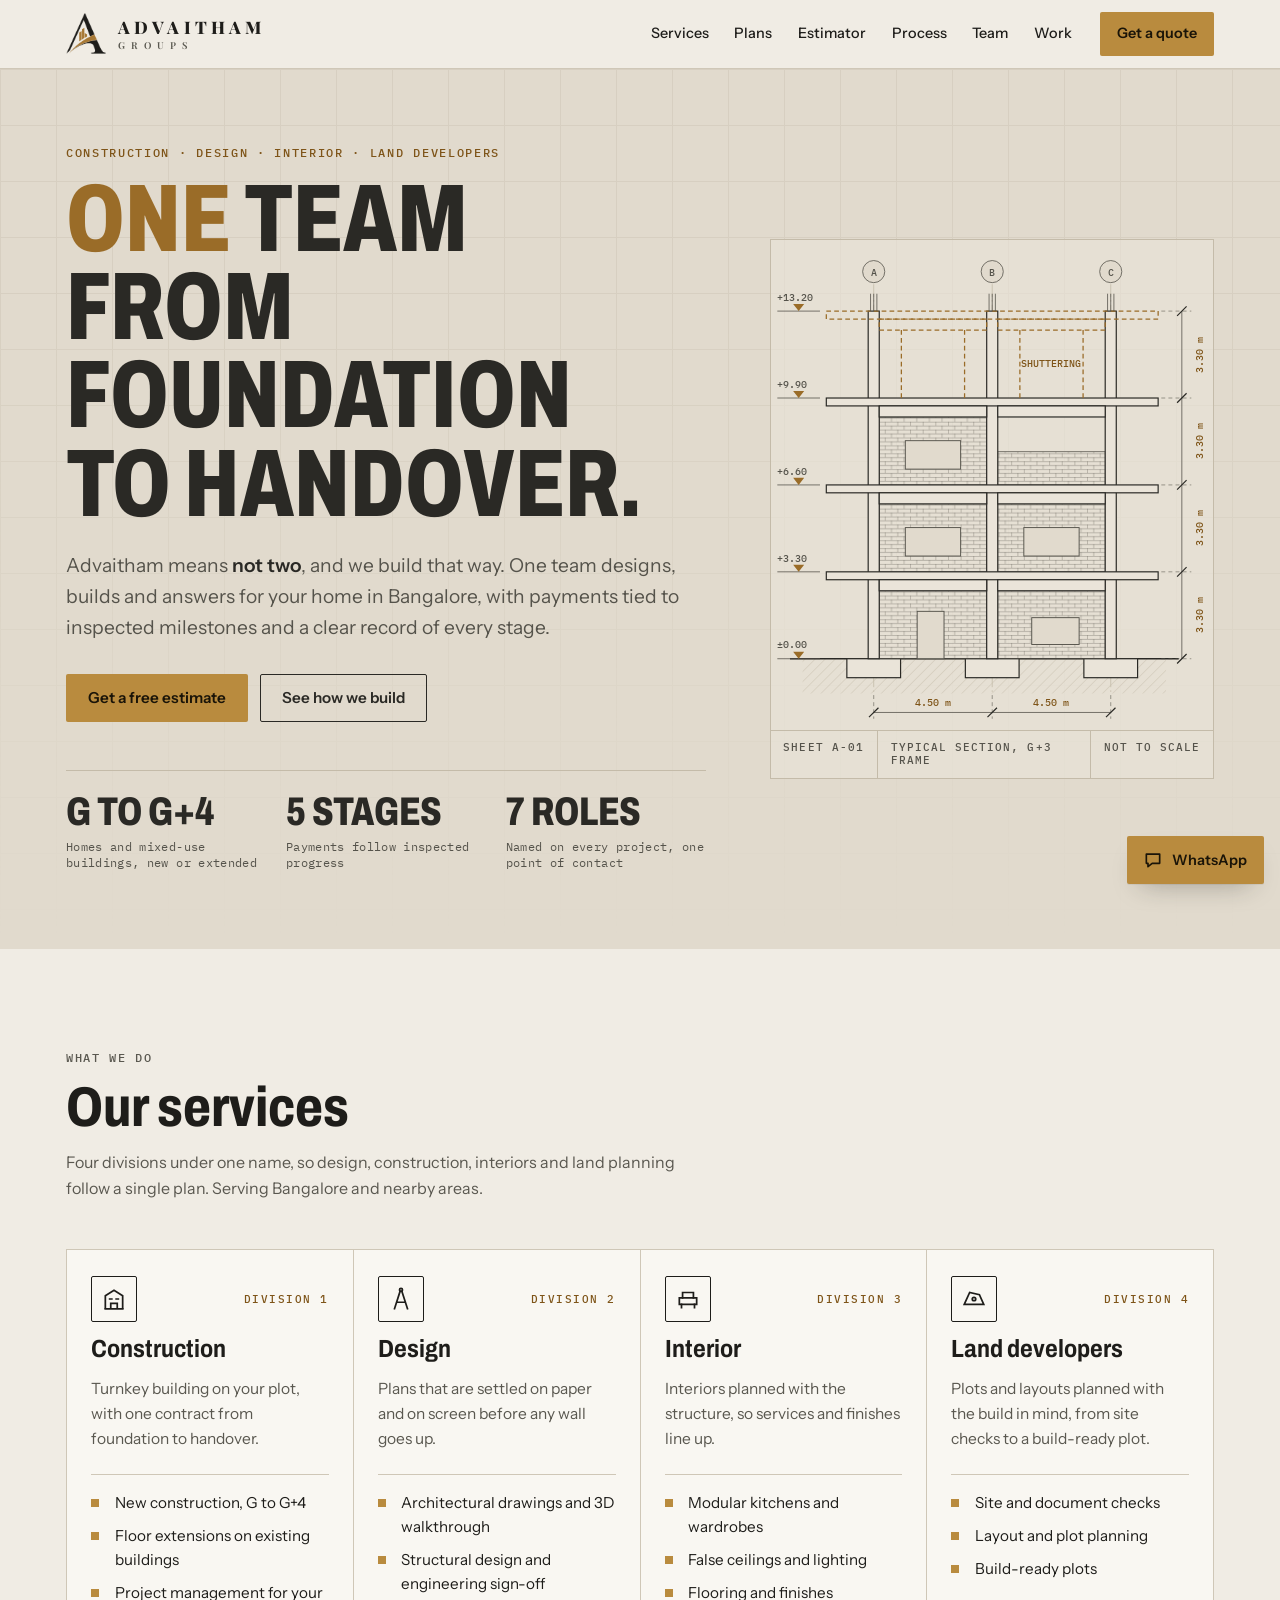
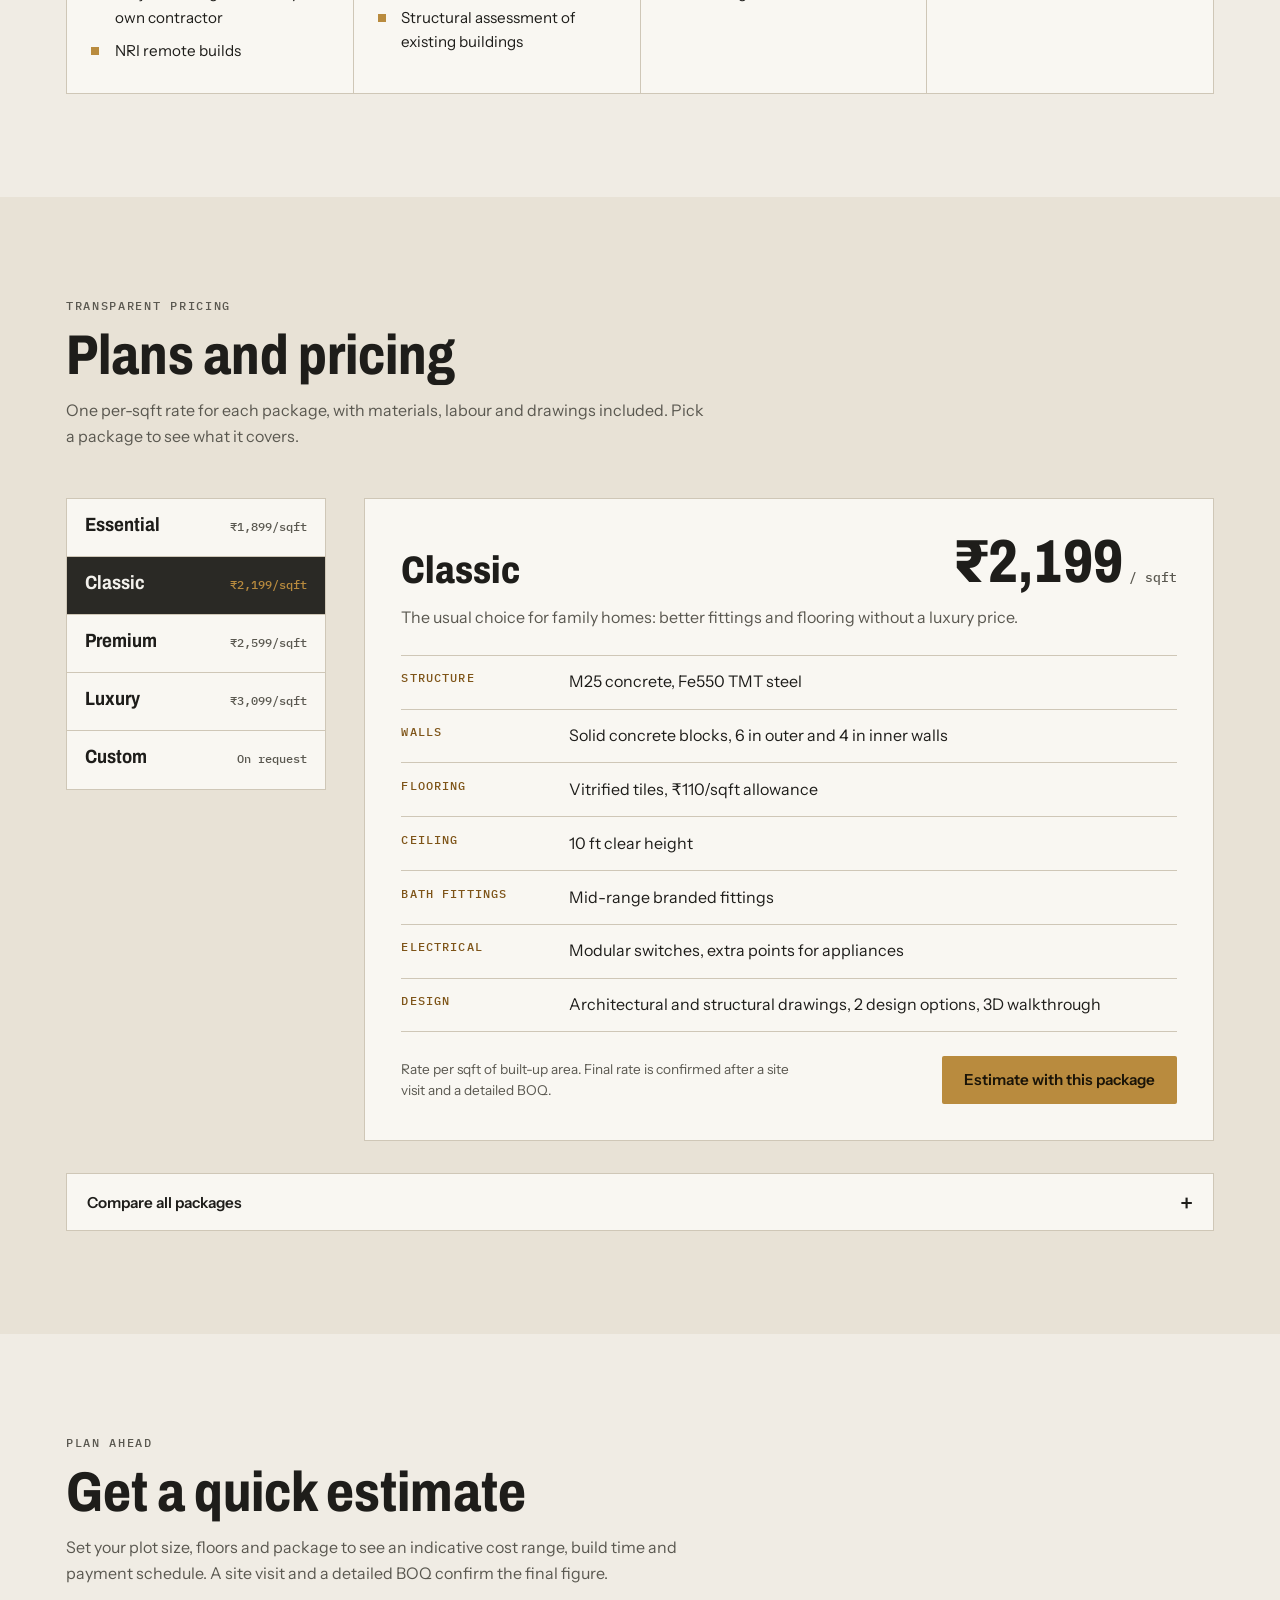
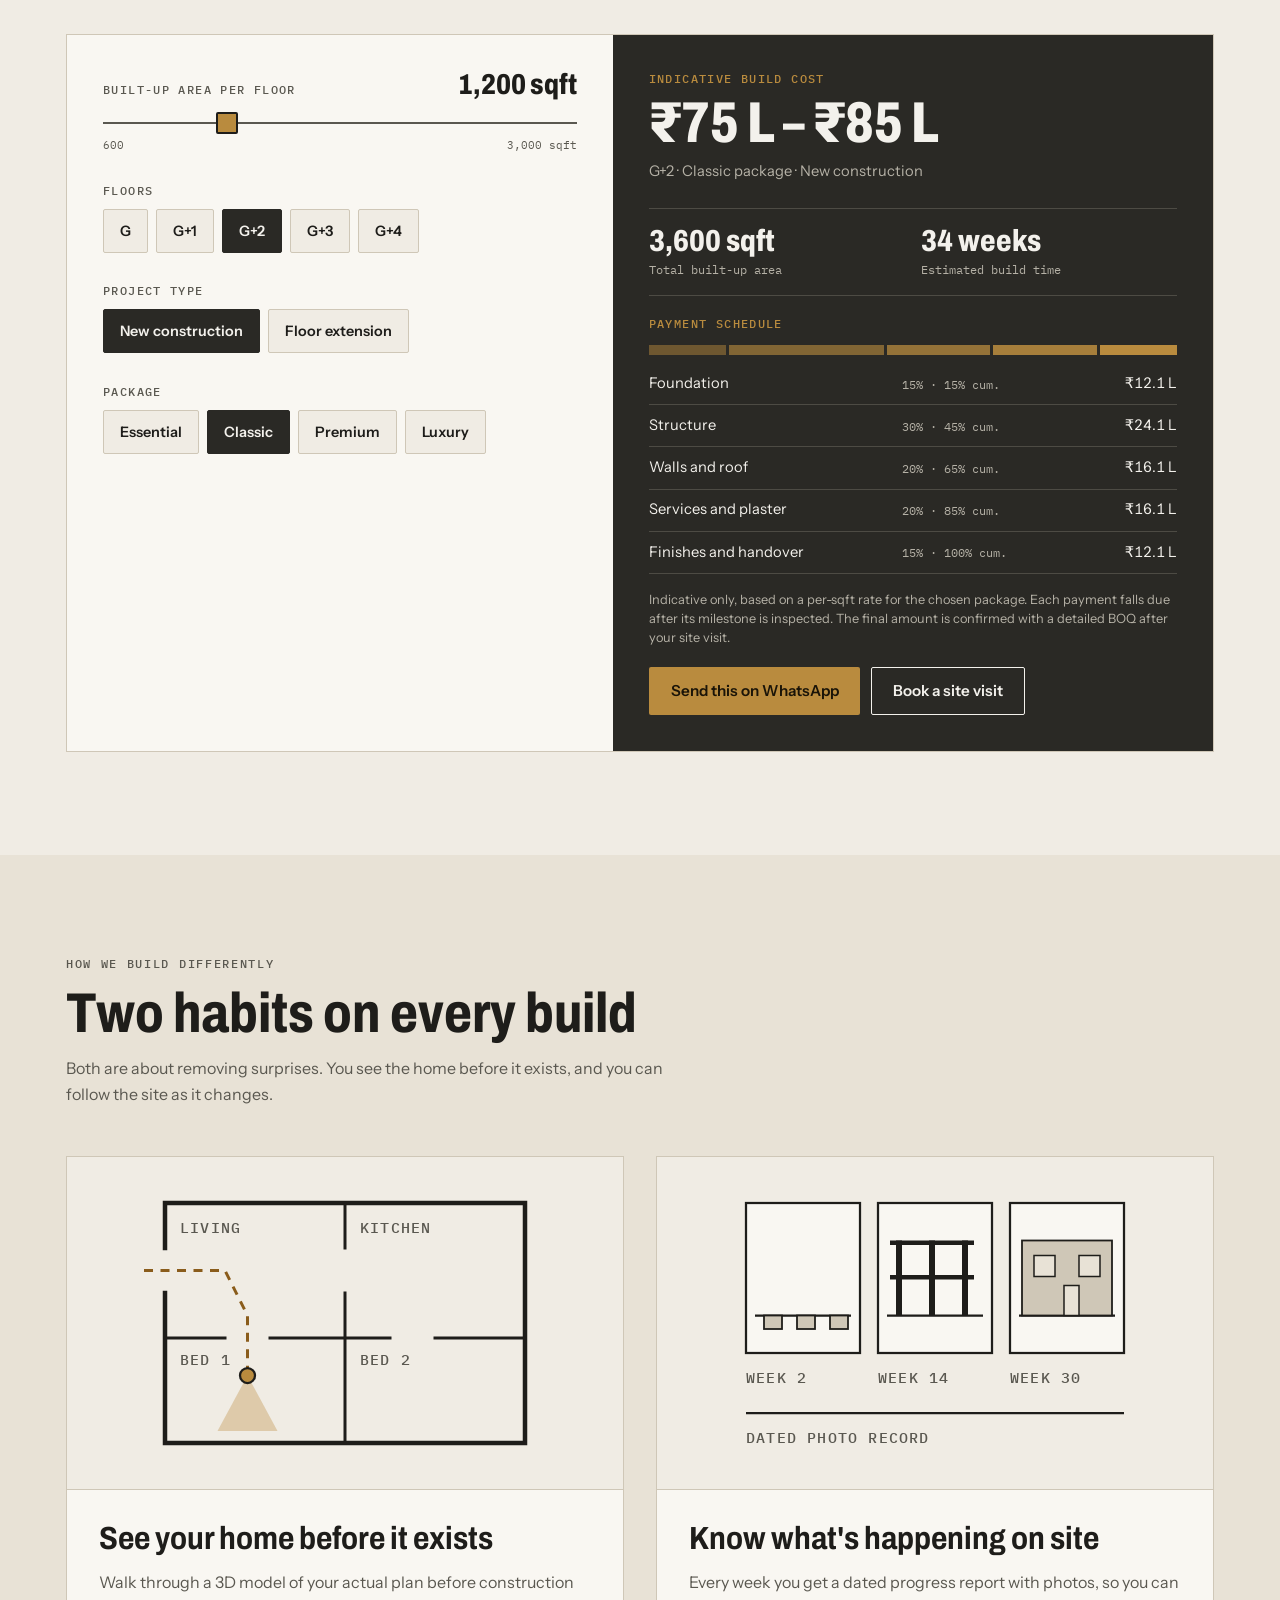
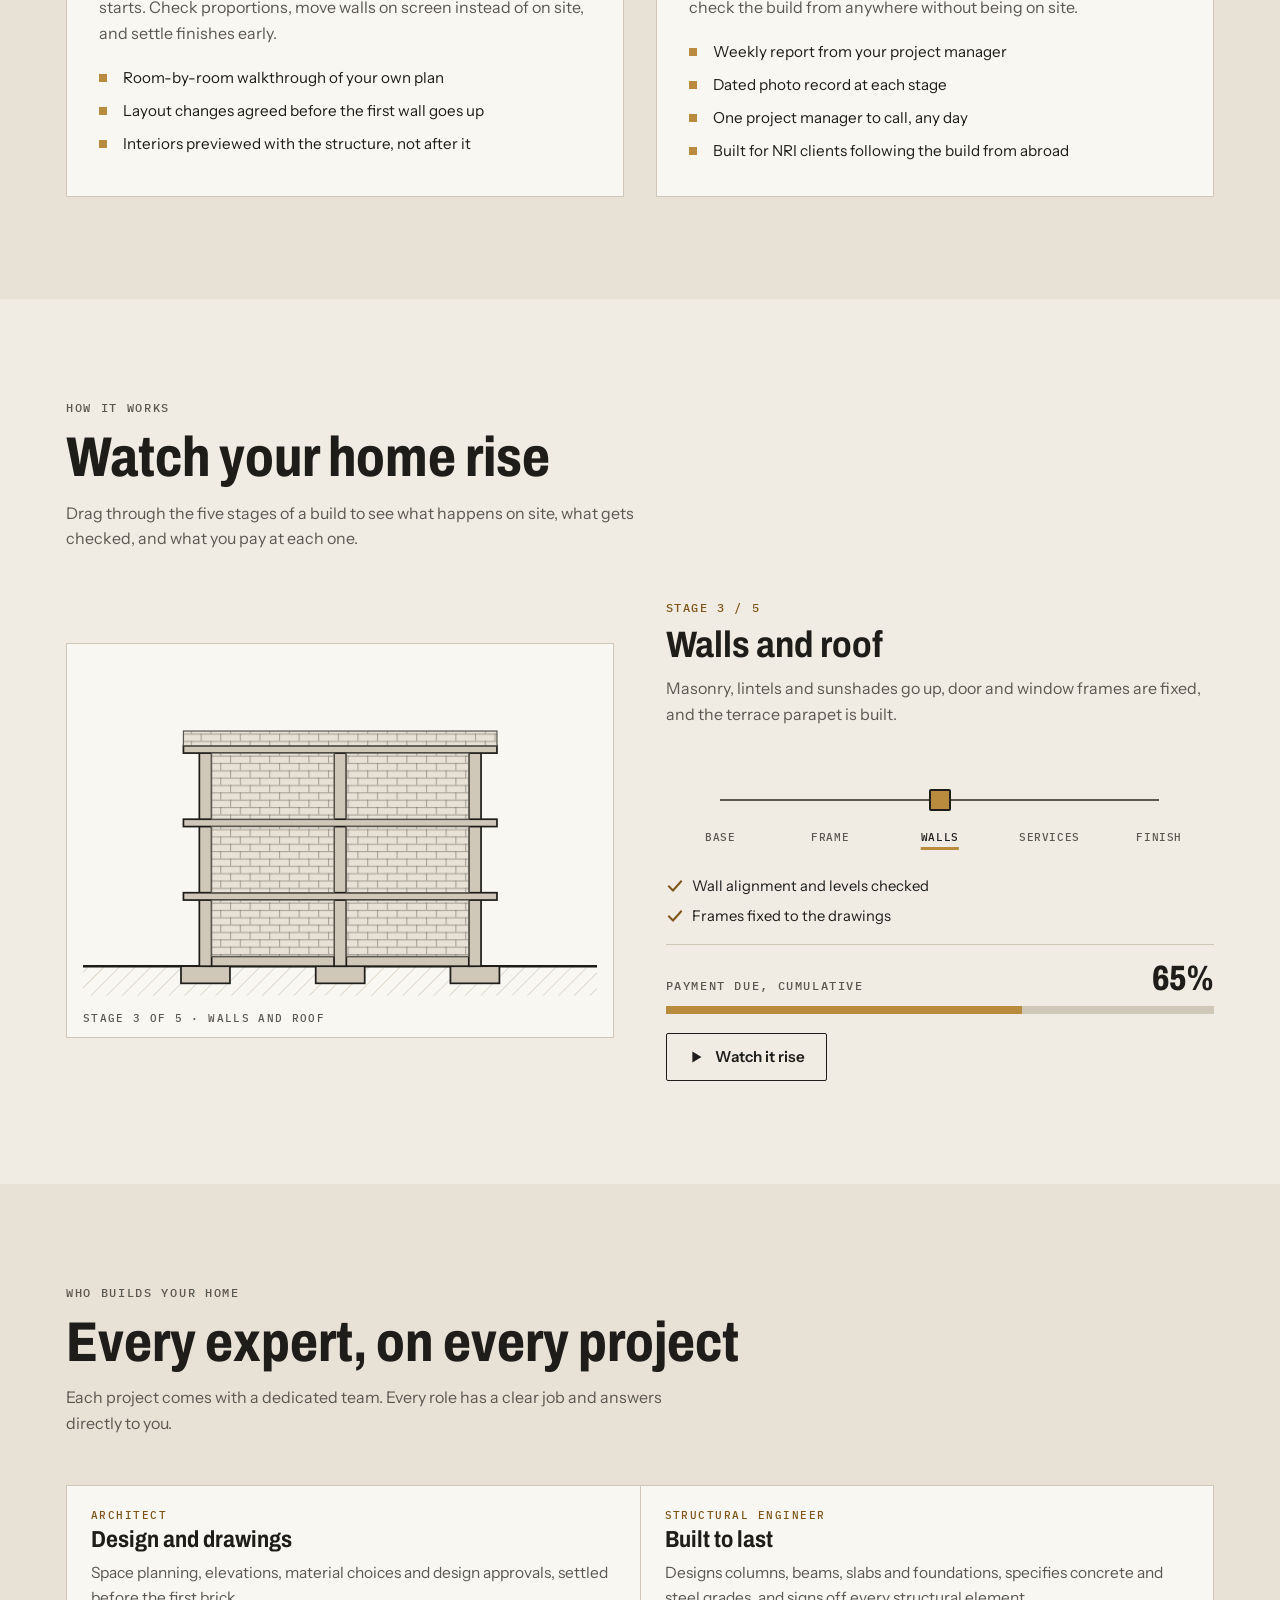
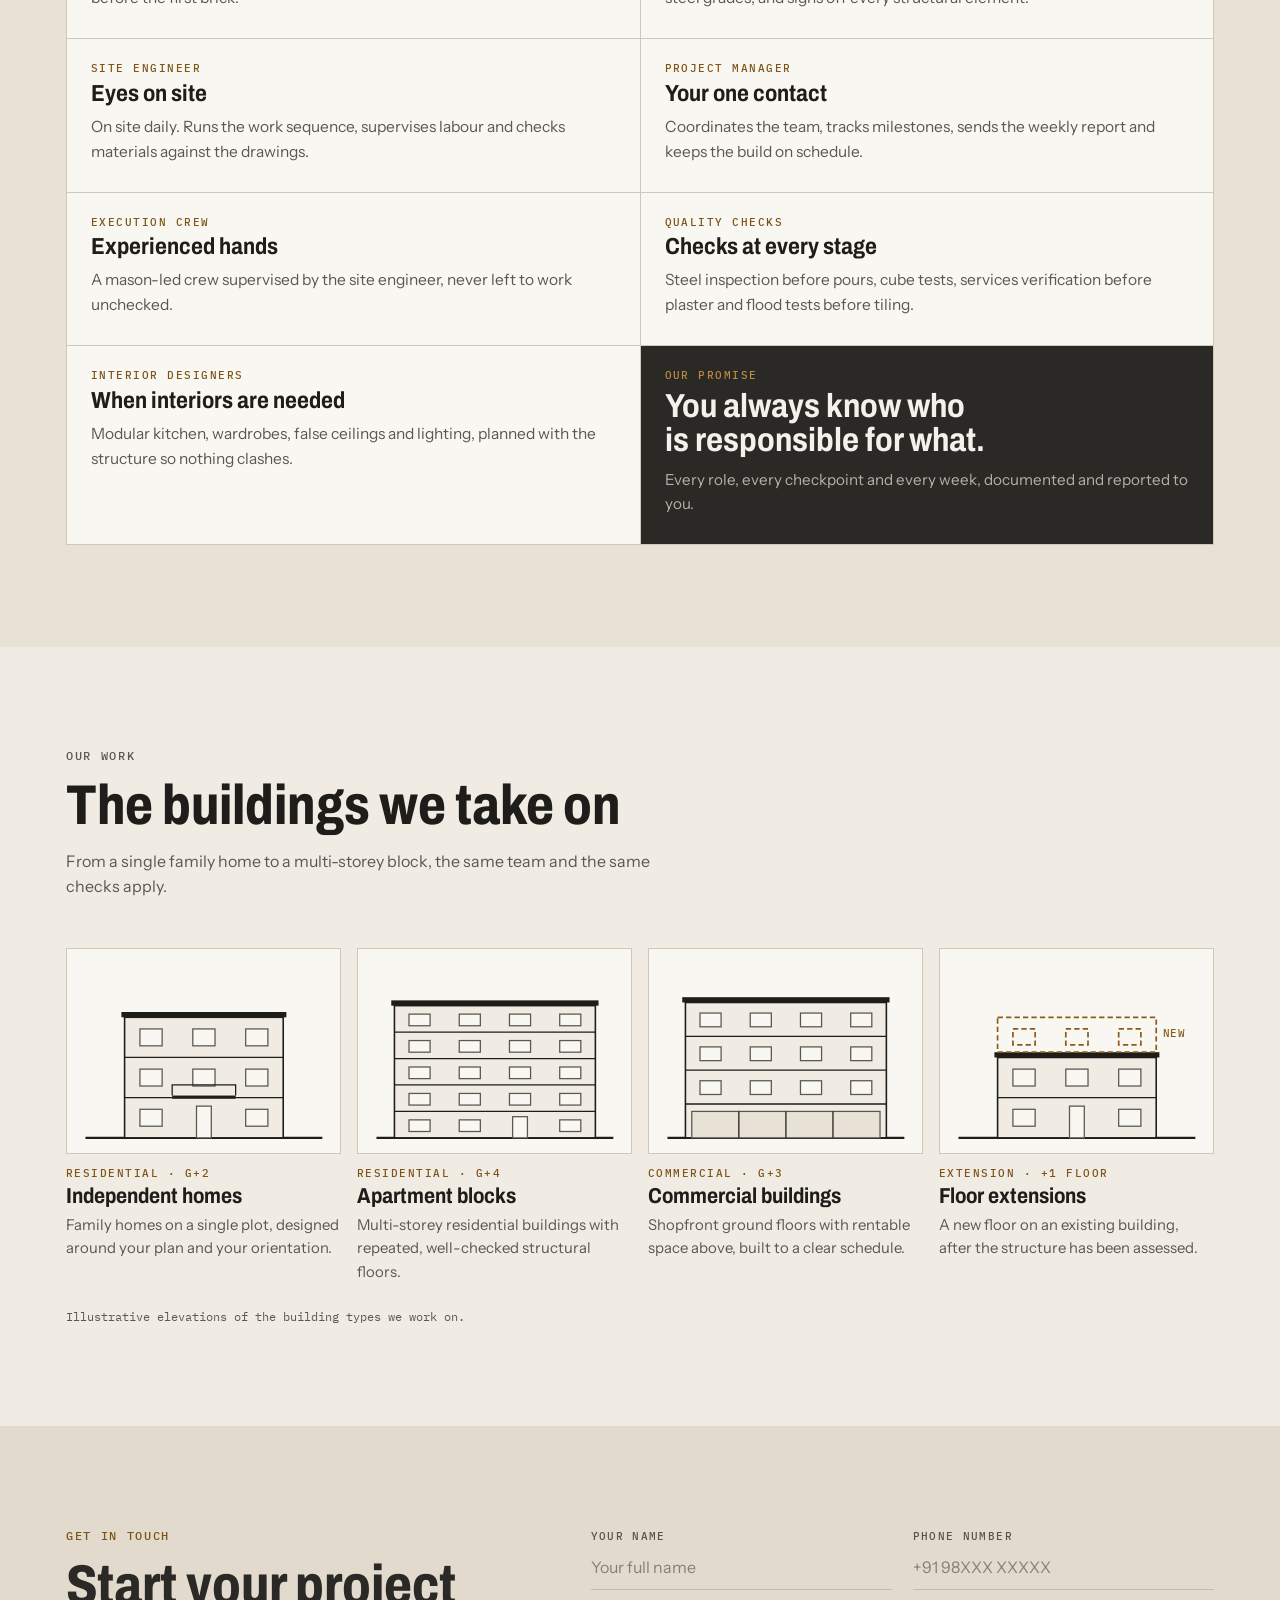
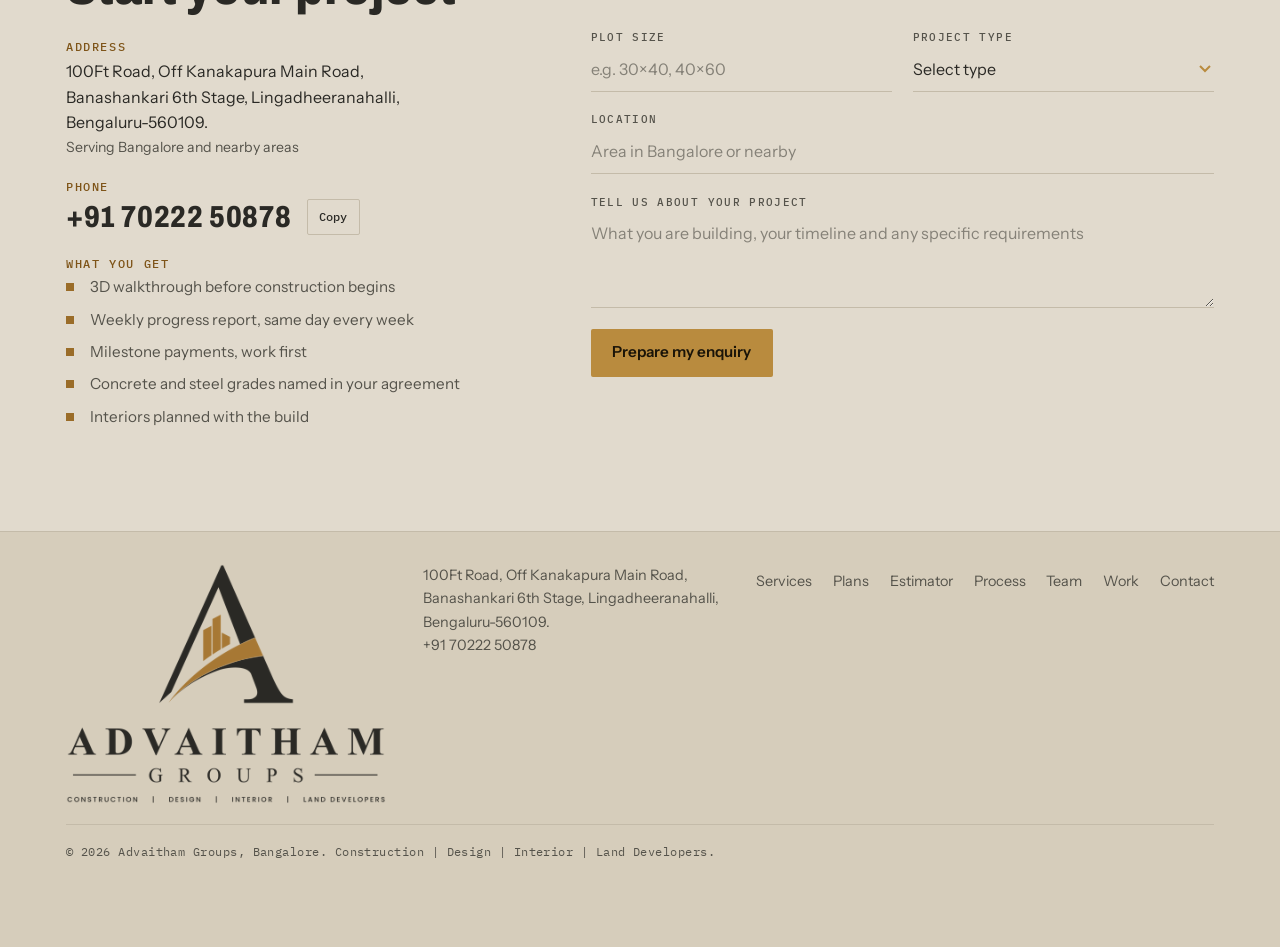
==== commit a4943a4e: "Add files via upload" ====
--- a/index.html
+++ b/index.html
@@ -4,7 +4,7 @@
 <meta charset="utf-8">
 <meta name="viewport" content="width=device-width, initial-scale=1, viewport-fit=cover">
 <meta name="description" content="Advaitham Groups: construction, design, interior and land development in Bengaluru. 100Ft Road, Off Kanakapura Main Road, Banashankari 6th Stage, Lingadheeranahalli, Bengaluru-560109.">
-<meta name="theme-color" content="#2A2925">
+<meta name="theme-color" content="#E1DACD">
 <title>Advaitham Groups</title>
 <link rel="preconnect" href="https://fonts.googleapis.com">
 <link rel="preconnect" href="https://fonts.gstatic.com" crossorigin>
@@ -12,15 +12,16 @@
 <style>
 html{color-scheme:light}
 :root{padding-top:env(safe-area-inset-top,0px);padding-bottom:env(safe-area-inset-bottom,0px)}
-/* Layout concept: a charcoal structural-drawing hero over pale stone sheets. Square corners, mono dimension labels. Charcoal and bronze come straight from the Advaitham logo; bronze is reserved for actions and emphasis. */
+/* Layout concept: a sand structural-drawing hero over pale stone sheets, matching the light logo. Square corners, mono dimension labels. Charcoal and bronze come straight from the Advaitham logo; bronze is reserved for actions and emphasis. */
 :root{
-  --bg:#F0EFEB; --bg-2:#E4E2DC; --surface:#F9F8F5;
-  --ink:#1E1D1A; --ink-2:#5A5850; --line:#C9C6BC;
+  --bg:#F0ECE4; --bg-2:#E8E2D6; --surface:#F9F7F2;
+  --ink:#1E1D1A; --ink-2:#5A5850; --line:#CFC7B7;
   --eyebrow:#7E5418; --amber-d:#8A5C1B;
   --deep:#2A2925; --deep-2:#34332E; --deep-ink:#F3F1EC; --deep-ink-2:#B5B1A6; --deep-line:#4D4B44;
   --accent:#B98B3E; --accent-hover:#CDA255; --accent-ink:#1A1408;
   --chip-on:#2A2925; --focus:#7E5418; --err-deep:#FF9C8A;
   --logo-ink:#1E1D1A; --logo-bronze:#A77834;
+  --sec-bg:#E1DACD; --sec-bg-2:#EAE4D9; --sec-ink:#2A2925; --sec-ink-2:#55534B; --sec-line:#C4BBA9; --sec-accent-text:#7E5418; --sec-bronze:#9A6C28; --sec-logo-bronze:#A77834; --sec-err:#B3261E; --sec-foot:#D6CDBB;
   --shadow:0 1px 0 rgba(30,29,26,.06),0 12px 28px -14px rgba(30,29,26,.4);
   --f-display:'Archivo','Roboto Condensed','Arial Narrow',sans-serif;
   --f-serif:'Playfair Display',Georgia,'Times New Roman',serif;
@@ -35,6 +36,7 @@
     --deep:#0D0C0A; --deep-2:#171613; --deep-line:#302E28;
     --chip-on:#0D0C0A; --focus:#D3A85C;
     --logo-ink:#ECE9E2; --logo-bronze:#C99B47;
+    --sec-bg:#0D0C0A; --sec-bg-2:#171613; --sec-ink:#F3F1EC; --sec-ink-2:#B5B1A6; --sec-line:#302E28; --sec-accent-text:#B98B3E; --sec-bronze:#B98B3E; --sec-logo-bronze:#C79C4B; --sec-err:#FF9C8A; --sec-foot:#0D0C0A;
     --shadow:0 12px 28px -14px rgba(0,0,0,.75);
     color-scheme:dark;
   }
@@ -46,6 +48,7 @@
   --deep:#0D0C0A; --deep-2:#171613; --deep-line:#302E28;
   --chip-on:#0D0C0A; --focus:#D3A85C;
   --logo-ink:#ECE9E2; --logo-bronze:#C99B47;
+    --sec-bg:#0D0C0A; --sec-bg-2:#171613; --sec-ink:#F3F1EC; --sec-ink-2:#B5B1A6; --sec-line:#302E28; --sec-accent-text:#B98B3E; --sec-bronze:#B98B3E; --sec-logo-bronze:#C79C4B; --sec-err:#FF9C8A; --sec-foot:#0D0C0A;
   --shadow:0 12px 28px -14px rgba(0,0,0,.75);
   color-scheme:dark;
 }
@@ -67,9 +70,10 @@
 .sec{padding-block:clamp(56px,8vw,104px)}
 .alt{background:var(--bg-2)}
 .deep{background:var(--deep);color:var(--deep-ink)}
-.deep,.foot{--logo-ink:var(--deep-ink);--logo-bronze:#C79C4B}
+.hero.deep,#contact.deep,.foot{--deep:var(--sec-bg);--deep-2:var(--sec-bg-2);--deep-ink:var(--sec-ink);--deep-ink-2:var(--sec-ink-2);--deep-line:var(--sec-line);--logo-ink:var(--sec-ink);--logo-bronze:var(--sec-logo-bronze)}
+.hero.deep :focus-visible,#contact.deep :focus-visible{outline-color:var(--sec-bronze)}
 .eyebrow{font:500 .75rem/1.2 var(--f-mono);letter-spacing:.14em;text-transform:uppercase;color:var(--eyebrow);margin:0 0 .9rem}
-.deep .eyebrow{color:var(--accent)}
+.deep .eyebrow{color:var(--sec-accent-text)}
 .sec-head{display:grid;grid-template-columns:minmax(0,1fr) auto;gap:1.5rem 2rem;align-items:end;margin-bottom:clamp(28px,4vw,48px)}
 .sec-head h2{font-size:clamp(2.1rem,4.6vw,3.5rem);line-height:1;margin-bottom:.9rem}
 .sec-head p{max-width:58ch;color:var(--ink-2)}
@@ -123,7 +127,7 @@
 .hero-grid{position:relative;display:grid;grid-template-columns:minmax(0,1.18fr) minmax(0,.82fr);gap:clamp(28px,5vw,72px);align-items:center}
 @media (max-width:900px){.hero-grid{grid-template-columns:1fr}}
 .hero h1{font-size:clamp(2.7rem,7.6vw,6rem);line-height:.92;font-weight:800;font-stretch:72%;text-transform:uppercase;margin-bottom:1.4rem;overflow-wrap:break-word}
-.hero h1 .hl{color:var(--accent)}
+.hero h1 .hl{color:var(--sec-bronze)}
 .lede{font-size:clamp(1.05rem,1.6vw,1.2rem);max-width:52ch;color:var(--deep-ink-2);margin-bottom:2rem}
 .lede strong{color:var(--deep-ink);font-weight:600}
 .cta-row{display:flex;flex-wrap:wrap;gap:.8rem}
@@ -140,7 +144,7 @@
 /* hero drawing */
 .hs-t{font:500 13px var(--f-mono);fill:var(--deep-ink-2)}
 .hs-c{text-anchor:middle}
-.hs-tacc{fill:var(--accent)}
+.hs-tacc{fill:var(--sec-accent-text)}
 .hs-struct rect{fill:var(--deep-2);stroke:var(--deep-ink);stroke-width:1.5}
 .hs-thin{fill:none;stroke:var(--deep-ink-2);stroke-width:1}
 .hs-tick{fill:none;stroke:var(--deep-ink);stroke-width:1.5}
@@ -152,8 +156,8 @@
 .hs-brick{stroke:var(--deep-ink-2);stroke-width:.7;fill:none;opacity:.6}
 .hs-wall rect{fill:url(#brick);stroke:var(--deep-ink-2);stroke-width:1}
 .hs-open rect{fill:var(--deep);stroke:var(--deep-ink-2);stroke-width:1.2}
-.hs-acc{fill:none;stroke:var(--accent);stroke-width:1.6;stroke-dasharray:6 4}
-.hs-accfill{fill:var(--accent);stroke:none}
+.hs-acc{fill:none;stroke:var(--sec-bronze);stroke-width:1.6;stroke-dasharray:6 4}
+.hs-accfill{fill:var(--sec-bronze);stroke:none}
 
 /* services */
 .svc-grid{list-style:none;margin:0;padding:0;display:grid;grid-template-columns:repeat(4,minmax(0,1fr));gap:1px;background:var(--line);border:1px solid var(--line)}
@@ -352,16 +356,16 @@
 @media (max-width:860px){.contact{grid-template-columns:1fr}}
 .contact h2{font-size:clamp(2.1rem,4.6vw,3.5rem);line-height:1;margin-bottom:1.6rem}
 .dl{display:grid;gap:1.3rem;margin:0}
-.dl dt{font:500 .72rem var(--f-mono);letter-spacing:.14em;text-transform:uppercase;color:var(--accent);margin-bottom:.3rem}
+.dl dt{font:500 .72rem var(--f-mono);letter-spacing:.14em;text-transform:uppercase;color:var(--sec-accent-text);margin-bottom:.3rem}
 .dl dd{margin:0}
 .dl dd small{display:block;color:var(--deep-ink-2);font-size:.88rem}
 .phone-row{display:flex;flex-wrap:wrap;align-items:center;gap:.5rem 1rem}
 .phone{font:800 1.9rem/1 var(--f-display);font-stretch:80%;letter-spacing:.02em;text-decoration:none;user-select:all}
 .btn-mini{min-height:36px;padding:.35rem .7rem;background:transparent;border:1.5px solid var(--deep-line);color:var(--deep-ink);border-radius:2px;font:500 .75rem var(--f-mono);cursor:pointer}
-.btn-mini:hover{border-color:var(--accent);color:var(--accent)}
+.btn-mini:hover{border-color:var(--sec-bronze);color:var(--sec-accent-text)}
 .gets{list-style:none;margin:0;padding:0;display:grid;gap:.5rem;font-size:.95rem;color:var(--deep-ink-2)}
 .gets li{display:grid;grid-template-columns:14px 1fr;gap:.6rem}
-.gets li::before{content:"";width:8px;height:8px;margin-top:.5rem;background:var(--accent)}
+.gets li::before{content:"";width:8px;height:8px;margin-top:.5rem;background:var(--sec-bronze)}
 .form{display:grid;grid-template-columns:repeat(2,minmax(0,1fr));gap:1.3rem}
 .form .full{grid-column:1/-1}
 @media (max-width:560px){.form{grid-template-columns:1fr}}
@@ -370,23 +374,23 @@
 .fld input,.fld select,.fld textarea{display:block;width:100%;font:400 1rem/1.4 var(--f-body);color:var(--deep-ink);background:transparent;border:0;border-bottom:1.5px solid var(--deep-line);border-radius:0;padding:.65rem 0;min-height:44px;appearance:none;-webkit-appearance:none}
 .fld textarea{resize:vertical;min-height:96px}
 .fld input::placeholder,.fld textarea::placeholder{color:var(--deep-ink-2);opacity:.65}
-.fld input:focus,.fld select:focus,.fld textarea:focus{outline:none;border-bottom-color:var(--accent);box-shadow:0 1px 0 var(--accent)}
+.fld input:focus,.fld select:focus,.fld textarea:focus{outline:none;border-bottom-color:var(--sec-bronze);box-shadow:0 1px 0 var(--sec-bronze)}
 .fld select{background-image:url("data:image/svg+xml,%3Csvg xmlns='http://www.w3.org/2000/svg' width='12' height='8' viewBox='0 0 12 8'%3E%3Cpath d='M1 1l5 5 5-5' fill='none' stroke='%23B98B3E' stroke-width='2'/%3E%3C/svg%3E");background-repeat:no-repeat;background-position:right .2rem center;padding-right:1.6rem}
 .fld select option{background:var(--deep);color:var(--deep-ink)}
-.fld [aria-invalid="true"]{border-bottom-color:var(--err-deep)}
-.err{min-height:1.2em;margin-top:.25rem;font-size:.8rem;color:var(--err-deep)}
+.fld [aria-invalid="true"]{border-bottom-color:var(--sec-err)}
+.err{min-height:1.2em;margin-top:.25rem;font-size:.8rem;color:var(--sec-err)}
 .enq-out{margin-top:1.5rem;border:1px solid var(--deep-line);background:var(--deep-2);padding:1.25rem}
 .enq-out h3{font-size:1.4rem;margin-bottom:.4rem}
 .enq-out p{color:var(--deep-ink-2);font-size:.9rem;margin-bottom:.9rem}
 .enq-out pre{margin:0 0 1rem;white-space:pre-wrap;overflow-wrap:anywhere;font:400 .8rem/1.55 var(--f-mono);color:var(--deep-ink);max-height:220px;overflow:auto;border:1px solid var(--deep-line);padding:.8rem;background:var(--deep)}
 
 /* footer */
-.foot{background:var(--deep);color:var(--deep-ink);border-top:1px solid var(--deep-line);padding-block:2rem 5.5rem}
+.foot{background:var(--sec-foot);color:var(--deep-ink);border-top:1px solid var(--deep-line);padding-block:2rem 5.5rem}
 .foot-in{display:flex;flex-wrap:wrap;justify-content:space-between;gap:1.2rem 2rem;align-items:flex-start}
 .foot nav{display:flex;flex-wrap:wrap;gap:.4rem 1.3rem;font-size:.9rem}
 .foot address{font:normal .9rem/1.6 var(--f-body);color:var(--deep-ink-2);max-width:34ch}
 .foot nav a{color:var(--deep-ink-2);text-decoration:none;padding:.35rem 0}
-.foot nav a:hover{color:var(--accent)}
+.foot nav a:hover{color:var(--sec-accent-text)}
 .foot small.cp{flex-basis:100%;font:400 .72rem var(--f-mono);color:var(--deep-ink-2);letter-spacing:.04em;padding-top:1.2rem;border-top:1px solid var(--deep-line)}
 
 /* whatsapp */
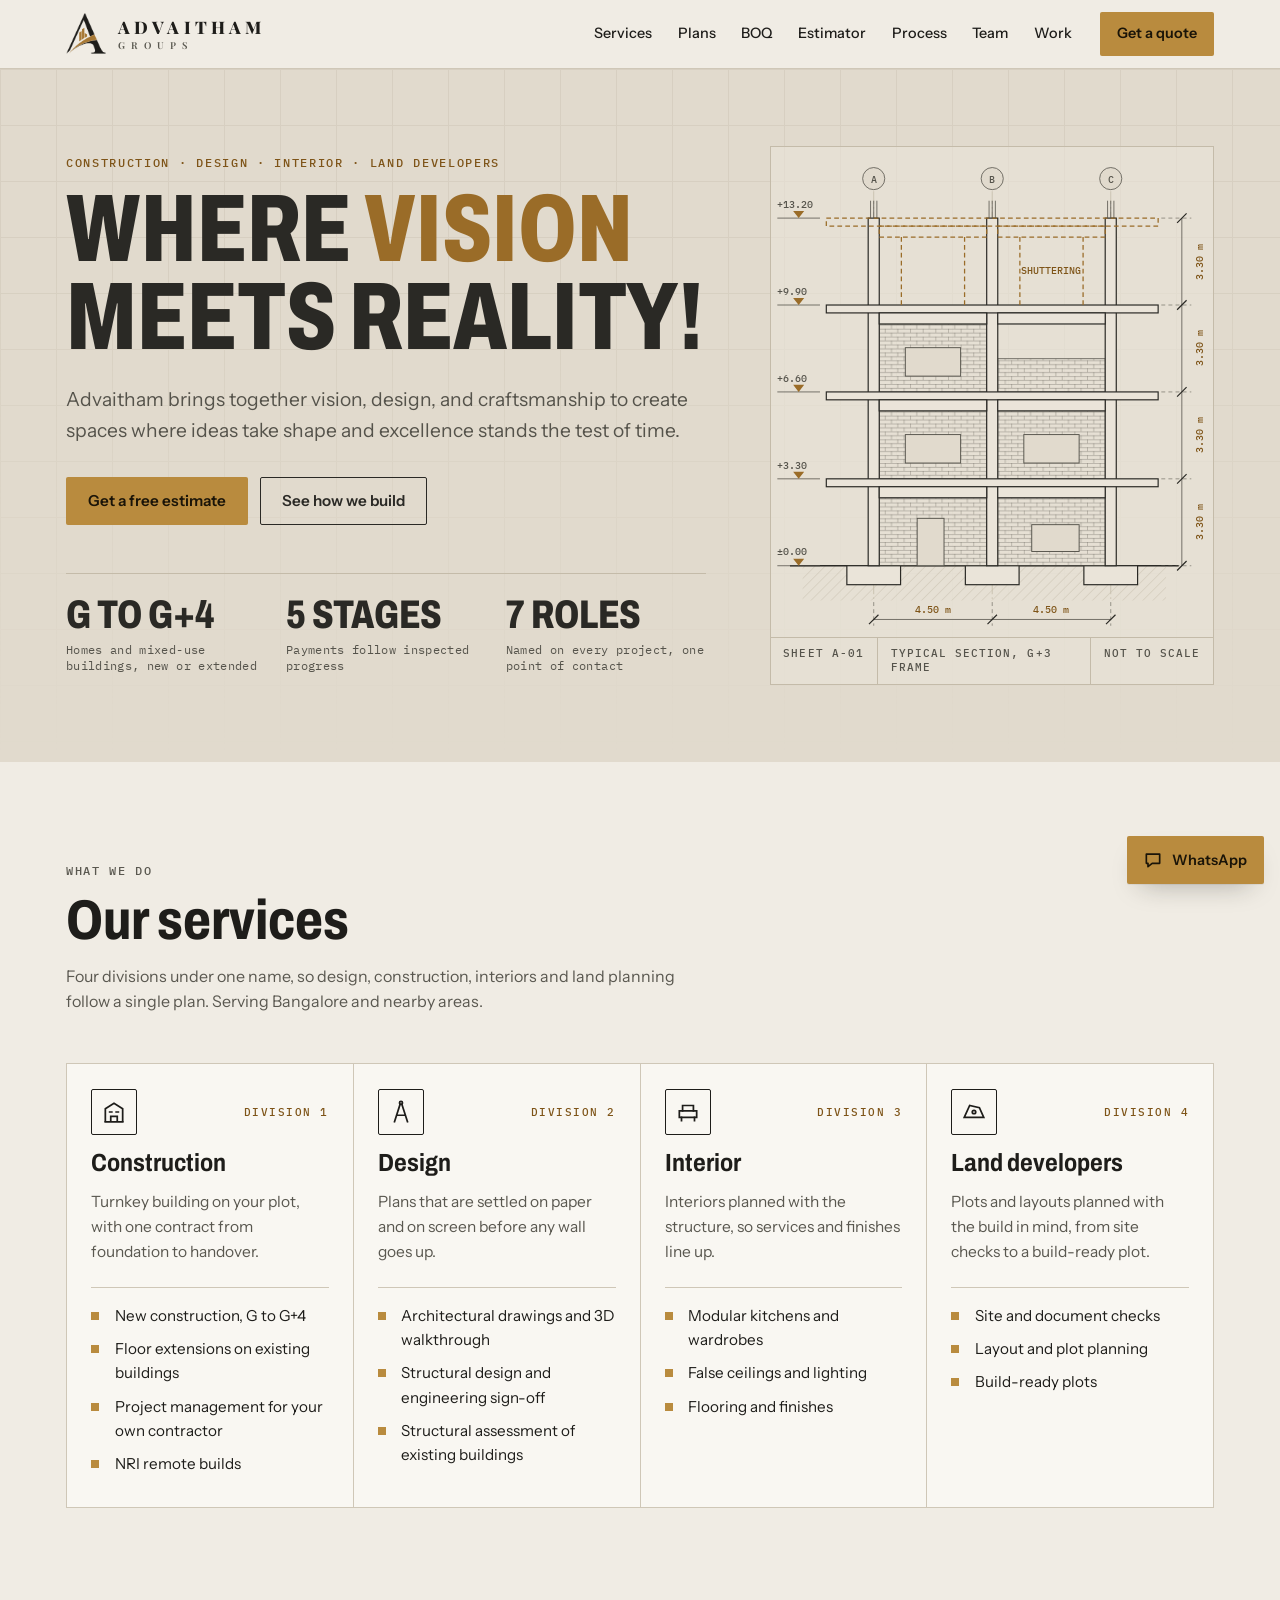
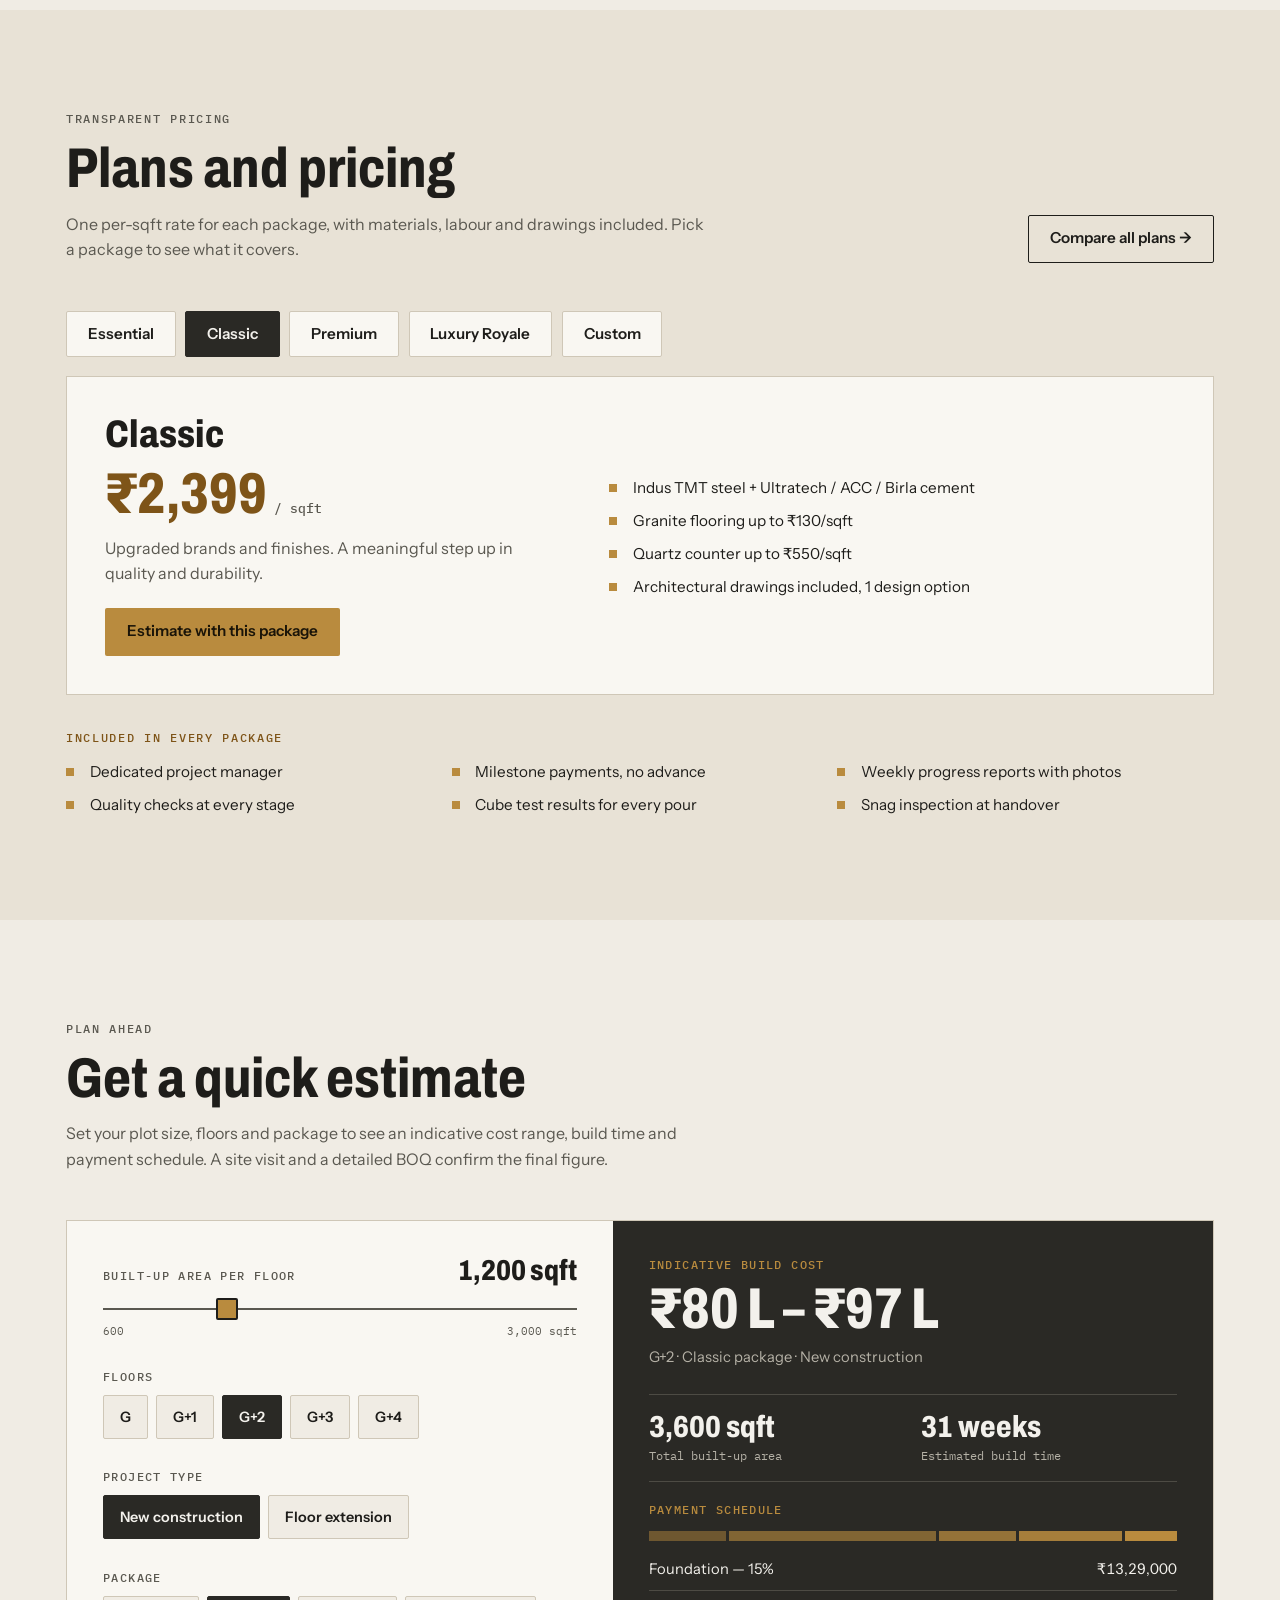
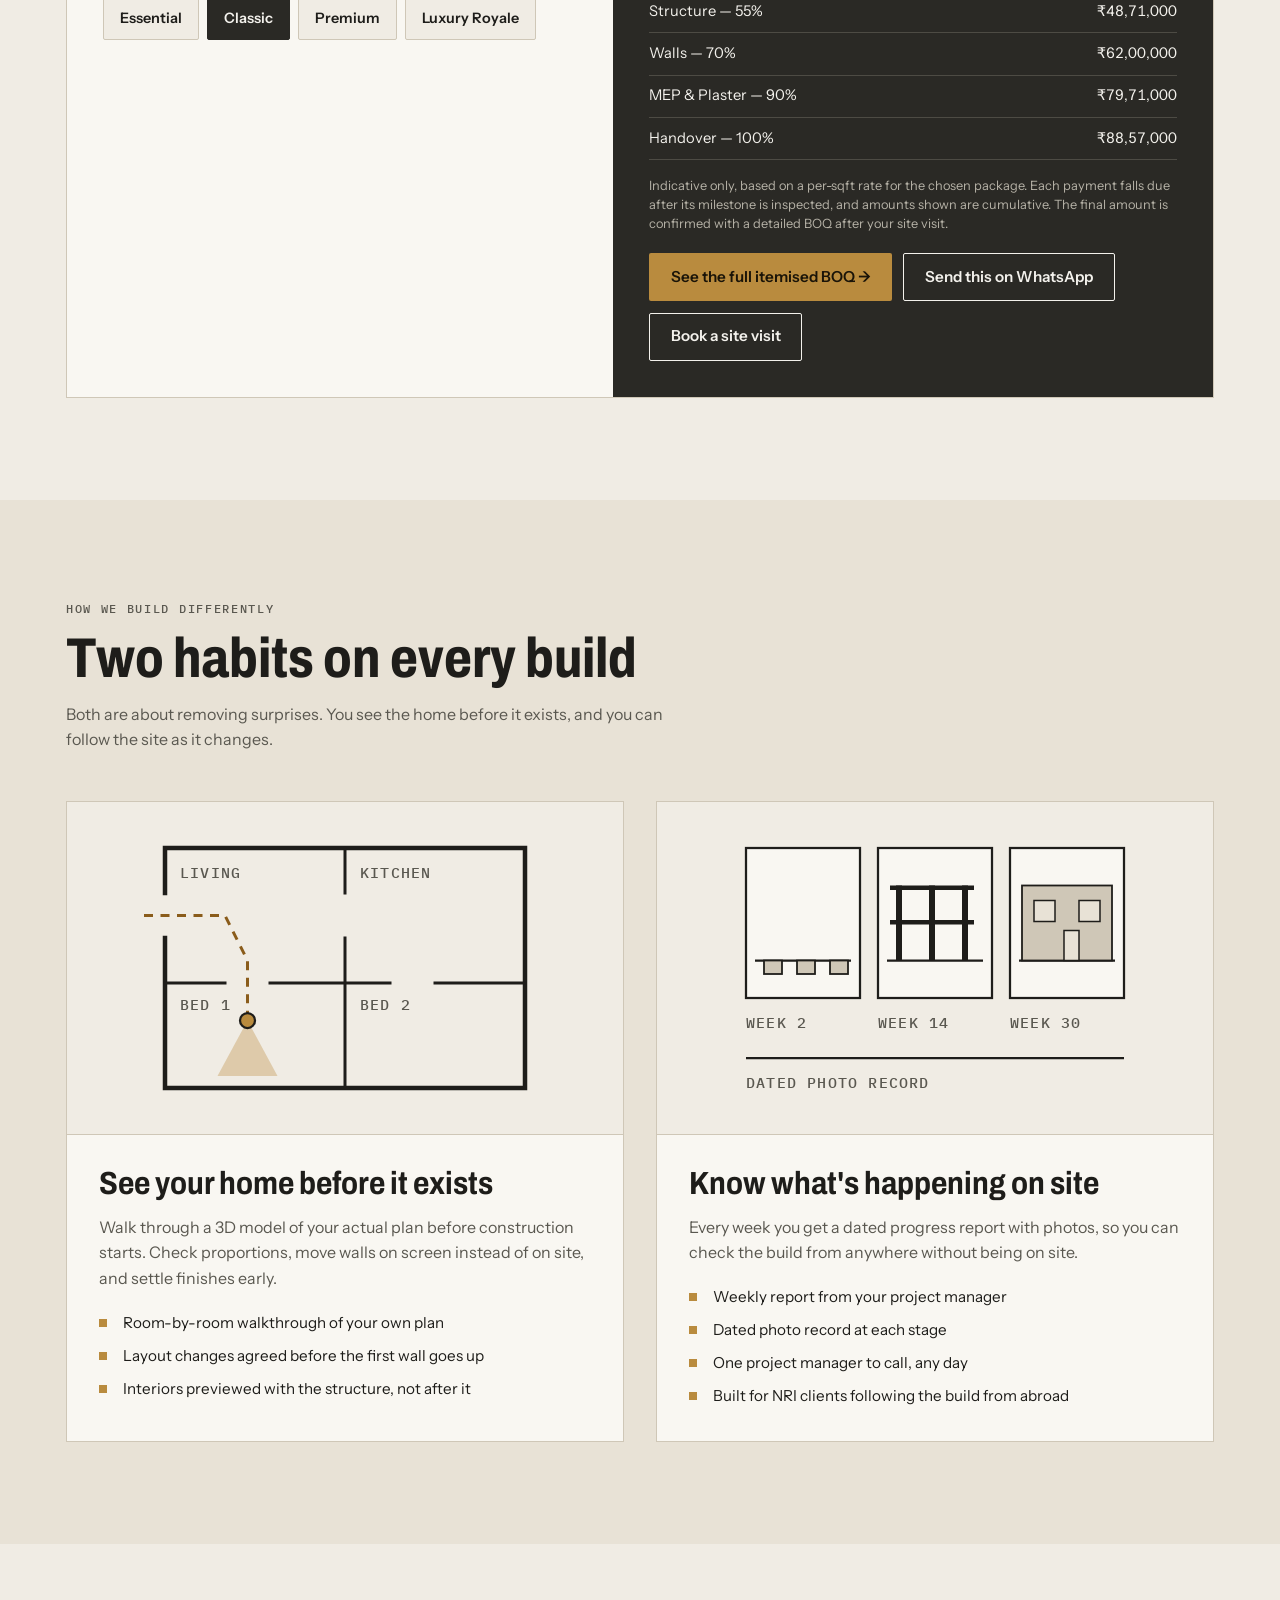
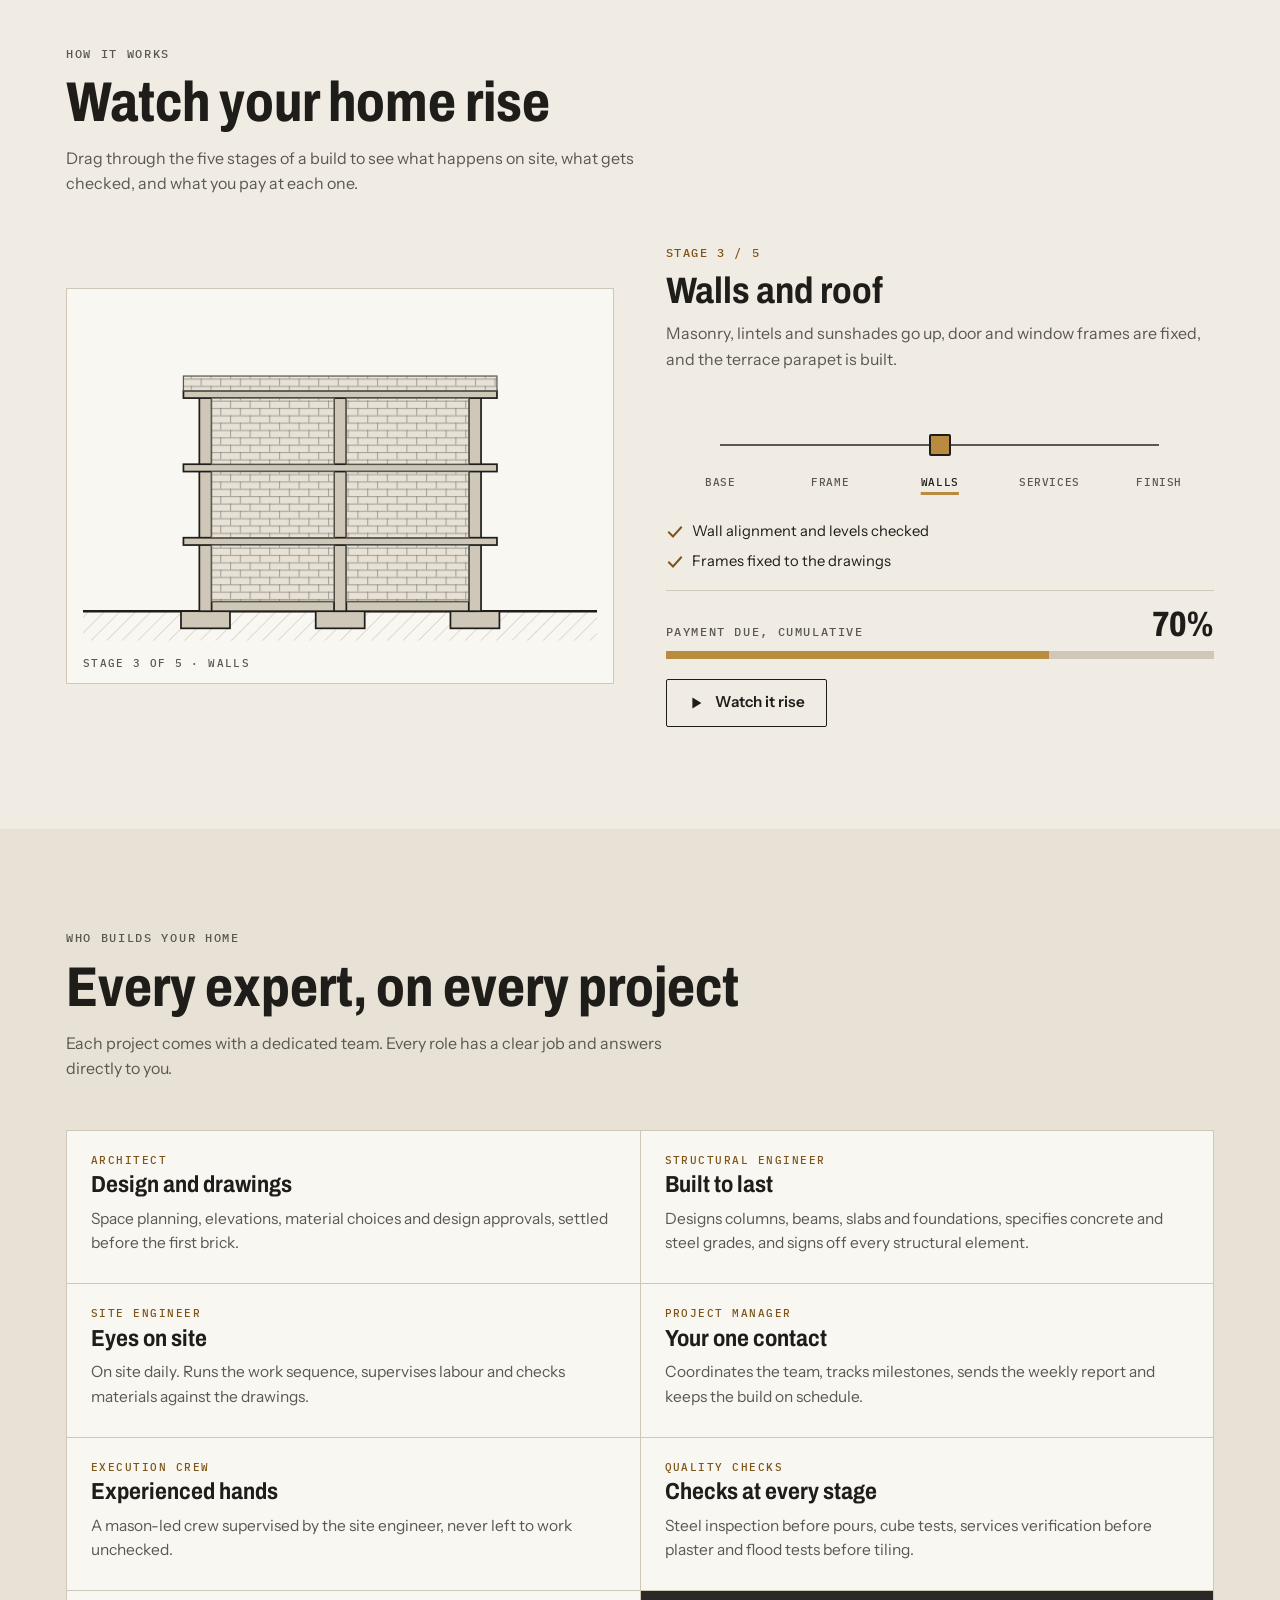
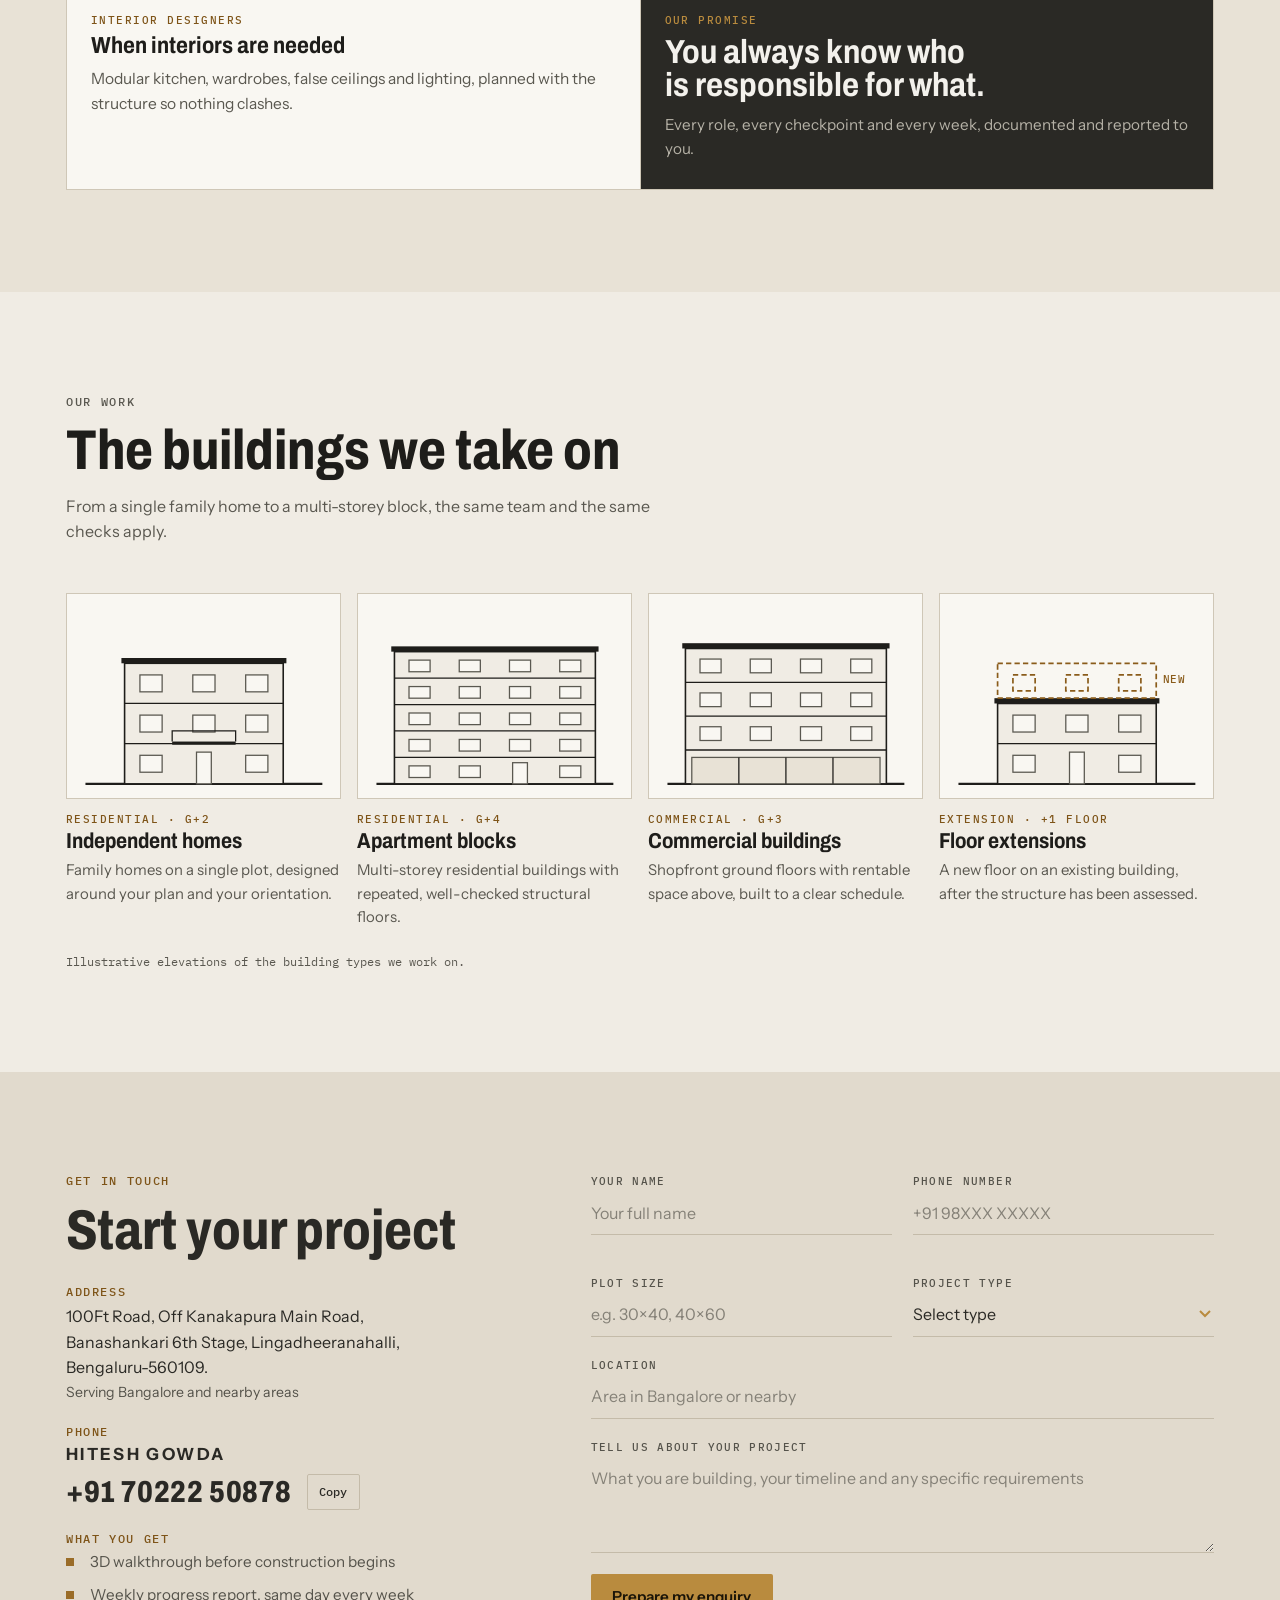
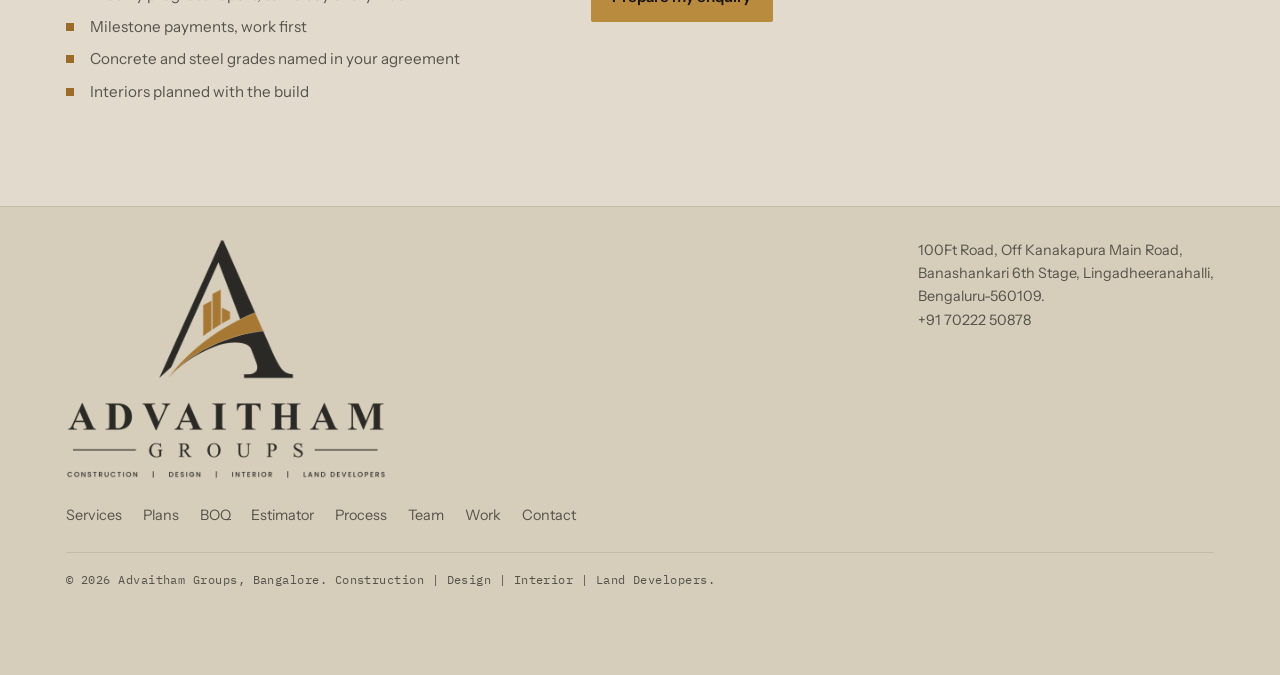
==== commit 54901fe6: "Add files via upload" ====
--- a/index.html
+++ b/index.html
@@ -9,415 +9,15 @@
 <link rel="preconnect" href="https://fonts.googleapis.com">
 <link rel="preconnect" href="https://fonts.gstatic.com" crossorigin>
 <link rel="stylesheet" href="https://fonts.googleapis.com/css2?family=Archivo:wdth,wght@62..125,100..900&family=IBM+Plex+Mono:wght@400;500&family=Instrument+Sans:wght@400;500;600&family=Playfair+Display:wght@600;800&display=swap">
-<style>
-html{color-scheme:light}
-:root{padding-top:env(safe-area-inset-top,0px);padding-bottom:env(safe-area-inset-bottom,0px)}
-/* Layout concept: a sand structural-drawing hero over pale stone sheets, matching the light logo. Square corners, mono dimension labels. Charcoal and bronze come straight from the Advaitham logo; bronze is reserved for actions and emphasis. */
-:root{
-  --bg:#F0ECE4; --bg-2:#E8E2D6; --surface:#F9F7F2;
-  --ink:#1E1D1A; --ink-2:#5A5850; --line:#CFC7B7;
-  --eyebrow:#7E5418; --amber-d:#8A5C1B;
-  --deep:#2A2925; --deep-2:#34332E; --deep-ink:#F3F1EC; --deep-ink-2:#B5B1A6; --deep-line:#4D4B44;
-  --accent:#B98B3E; --accent-hover:#CDA255; --accent-ink:#1A1408;
-  --chip-on:#2A2925; --focus:#7E5418; --err-deep:#FF9C8A;
-  --logo-ink:#1E1D1A; --logo-bronze:#A77834;
-  --sec-bg:#E1DACD; --sec-bg-2:#EAE4D9; --sec-ink:#2A2925; --sec-ink-2:#55534B; --sec-line:#C4BBA9; --sec-accent-text:#7E5418; --sec-bronze:#9A6C28; --sec-logo-bronze:#A77834; --sec-err:#B3261E; --sec-foot:#D6CDBB;
-  --shadow:0 1px 0 rgba(30,29,26,.06),0 12px 28px -14px rgba(30,29,26,.4);
-  --f-display:'Archivo','Roboto Condensed','Arial Narrow',sans-serif;
-  --f-serif:'Playfair Display',Georgia,'Times New Roman',serif;
-  --f-body:'Instrument Sans',system-ui,-apple-system,'Segoe UI',sans-serif;
-  --f-mono:'IBM Plex Mono',ui-monospace,Menlo,Consolas,monospace;
-}
-@media (prefers-color-scheme: dark){
-  :root:not([data-theme="light"]){
-    --bg:#141311; --bg-2:#1A1916; --surface:#201E1B;
-    --ink:#ECE9E2; --ink-2:#A8A499; --line:#37352E;
-    --eyebrow:#D3A85C; --amber-d:#D3A85C;
-    --deep:#0D0C0A; --deep-2:#171613; --deep-line:#302E28;
-    --chip-on:#0D0C0A; --focus:#D3A85C;
-    --logo-ink:#ECE9E2; --logo-bronze:#C99B47;
-    --sec-bg:#0D0C0A; --sec-bg-2:#171613; --sec-ink:#F3F1EC; --sec-ink-2:#B5B1A6; --sec-line:#302E28; --sec-accent-text:#B98B3E; --sec-bronze:#B98B3E; --sec-logo-bronze:#C79C4B; --sec-err:#FF9C8A; --sec-foot:#0D0C0A;
-    --shadow:0 12px 28px -14px rgba(0,0,0,.75);
-    color-scheme:dark;
-  }
-}
-:root[data-theme="dark"]{
-  --bg:#141311; --bg-2:#1A1916; --surface:#201E1B;
-  --ink:#ECE9E2; --ink-2:#A8A499; --line:#37352E;
-  --eyebrow:#D3A85C; --amber-d:#D3A85C;
-  --deep:#0D0C0A; --deep-2:#171613; --deep-line:#302E28;
-  --chip-on:#0D0C0A; --focus:#D3A85C;
-  --logo-ink:#ECE9E2; --logo-bronze:#C99B47;
-    --sec-bg:#0D0C0A; --sec-bg-2:#171613; --sec-ink:#F3F1EC; --sec-ink-2:#B5B1A6; --sec-line:#302E28; --sec-accent-text:#B98B3E; --sec-bronze:#B98B3E; --sec-logo-bronze:#C79C4B; --sec-err:#FF9C8A; --sec-foot:#0D0C0A;
-  --shadow:0 12px 28px -14px rgba(0,0,0,.75);
-  color-scheme:dark;
-}
-
-*,*::before,*::after{box-sizing:border-box}
-html{scroll-behavior:smooth}
-body{margin:0;background:var(--bg);color:var(--ink);font:400 1rem/1.6 var(--f-body);-webkit-font-smoothing:antialiased}
-body::before{content:"";position:fixed;inset:0 0 auto;height:env(safe-area-inset-top,0px);background:var(--bg);z-index:60}
-h1,h2,h3{font-family:var(--f-display);margin:0;text-wrap:balance}
-h2{font-weight:750;font-stretch:80%;letter-spacing:0}
-h3{font-weight:700;font-stretch:85%}
-p{margin:0}
-a{color:inherit}
-:focus-visible{outline:3px solid var(--focus);outline-offset:2px}
-.deep :focus-visible{outline-color:var(--accent)}
-section[id]{scroll-margin-top:76px}
-
-.wrap{max-width:1180px;margin-inline:auto;padding-left:max(16px,env(safe-area-inset-left,0px));padding-right:max(16px,env(safe-area-inset-right,0px))}
-.sec{padding-block:clamp(56px,8vw,104px)}
-.alt{background:var(--bg-2)}
-.deep{background:var(--deep);color:var(--deep-ink)}
-.hero.deep,#contact.deep,.foot{--deep:var(--sec-bg);--deep-2:var(--sec-bg-2);--deep-ink:var(--sec-ink);--deep-ink-2:var(--sec-ink-2);--deep-line:var(--sec-line);--logo-ink:var(--sec-ink);--logo-bronze:var(--sec-logo-bronze)}
-.hero.deep :focus-visible,#contact.deep :focus-visible{outline-color:var(--sec-bronze)}
-.eyebrow{font:500 .75rem/1.2 var(--f-mono);letter-spacing:.14em;text-transform:uppercase;color:var(--eyebrow);margin:0 0 .9rem}
-.deep .eyebrow{color:var(--sec-accent-text)}
-.sec-head{display:grid;grid-template-columns:minmax(0,1fr) auto;gap:1.5rem 2rem;align-items:end;margin-bottom:clamp(28px,4vw,48px)}
-.sec-head h2{font-size:clamp(2.1rem,4.6vw,3.5rem);line-height:1;margin-bottom:.9rem}
-.sec-head p{max-width:58ch;color:var(--ink-2)}
-@media (max-width:700px){.sec-head{grid-template-columns:1fr}}
-
-/* buttons */
-.btn{display:inline-flex;align-items:center;justify-content:center;gap:.6rem;min-height:48px;padding:.85rem 1.3rem;border:1.5px solid transparent;border-radius:2px;font:600 .95rem/1.1 var(--f-body);text-decoration:none;cursor:pointer;transition:background .15s,color .15s,border-color .15s}
-.btn-primary{background:var(--accent);color:var(--accent-ink)}
-.btn-primary:hover{background:var(--accent-hover)}
-.btn-ghost{background:transparent;border-color:currentColor;color:var(--ink)}
-.btn-ghost:hover{background:var(--ink);color:var(--bg);border-color:var(--ink)}
-.deep .btn-ghost{color:var(--deep-ink)}
-.deep .btn-ghost:hover{background:var(--deep-ink);color:var(--deep);border-color:var(--deep-ink)}
-.btn-sm{min-height:44px;padding:.6rem 1rem;font-size:.9rem}
-.btn svg{width:18px;height:18px;flex:none}
-
-/* header */
-.hdr{position:sticky;top:env(safe-area-inset-top,0px);z-index:50;background:var(--bg);border-bottom:1px solid var(--line)}
-.hdr-in{display:flex;align-items:center;justify-content:space-between;gap:1rem;min-height:68px}
-.brand{display:flex;align-items:center;gap:.75rem;color:var(--ink);text-decoration:none}
-.bt b{display:block;font:800 1.08rem/1 var(--f-serif);letter-spacing:.24em}
-.bt small{display:block;margin-top:.35rem;font:600 .6rem/1 var(--f-serif);letter-spacing:.62em;color:var(--ink-2)}
-.lg{position:relative;display:block;flex:none}
-.lg i{position:absolute;inset:0;display:block;-webkit-mask-repeat:no-repeat;mask-repeat:no-repeat;-webkit-mask-size:100% 100%;mask-size:100% 100%}
-.lg i.k{background:var(--logo-ink)}
-.lg i.b{background:var(--logo-bronze)}
-.lg-mark{width:40px;aspect-ratio:220/226}
-.lg-mark i.k{-webkit-mask-image:url([data-uri]);mask-image:url([data-uri])}
-.lg-mark i.b{-webkit-mask-image:url([data-uri]);mask-image:url([data-uri])}
-.lg-full{width:100%;aspect-ratio:720/540}
-.foot-in>a{display:block;width:min(320px,100%)}
-.lg-full i.k{-webkit-mask-image:url([data-uri]);mask-image:url([data-uri])}
-.lg-full i.b{-webkit-mask-image:url([data-uri]);mask-image:url([data-uri])}
-.nav{display:flex;align-items:center;gap:clamp(1rem,2.2vw,2rem)}
-.nav-links{display:flex;align-items:center;gap:clamp(.9rem,2vw,1.7rem)}
-.nav-links a{font:500 .9rem var(--f-body);text-decoration:none;padding:.5rem 0;border-bottom:2px solid transparent}
-.nav-links a:hover{border-bottom-color:var(--ink)}
-.menu-btn{display:none;align-items:center;justify-content:center;width:44px;height:44px;background:none;border:1.5px solid var(--line);border-radius:2px;color:var(--ink);cursor:pointer}
-.menu-btn svg{width:20px;height:20px}
-@media (max-width:940px){
-  .menu-btn{display:inline-flex}
-  .nav-links{display:none;position:absolute;left:0;right:0;top:100%;flex-direction:column;align-items:stretch;gap:0;background:var(--bg);border-bottom:1px solid var(--line);padding:.5rem max(16px,env(safe-area-inset-right,0px)) 1rem max(16px,env(safe-area-inset-left,0px))}
-  .nav-links.open{display:flex}
-  .nav-links a{padding:.9rem 0;border-bottom:1px solid var(--line);font-size:1rem}
-}
-@media (max-width:520px){.nav .btn{display:none}}
-
-/* hero */
-.hero{position:relative;overflow:hidden;padding-block:clamp(36px,6vw,84px) clamp(44px,6vw,80px)}
-.hero::before{content:"";position:absolute;inset:0;background-image:linear-gradient(var(--deep-line) 1px,transparent 1px),linear-gradient(90deg,var(--deep-line) 1px,transparent 1px);background-size:56px 56px;opacity:.32;pointer-events:none;-webkit-mask-image:linear-gradient(to bottom,#000 30%,transparent 100%);mask-image:linear-gradient(to bottom,#000 30%,transparent 100%)}
-.hero-grid{position:relative;display:grid;grid-template-columns:minmax(0,1.18fr) minmax(0,.82fr);gap:clamp(28px,5vw,72px);align-items:center}
-@media (max-width:900px){.hero-grid{grid-template-columns:1fr}}
-.hero h1{font-size:clamp(2.7rem,7.6vw,6rem);line-height:.92;font-weight:800;font-stretch:72%;text-transform:uppercase;margin-bottom:1.4rem;overflow-wrap:break-word}
-.hero h1 .hl{color:var(--sec-bronze)}
-.lede{font-size:clamp(1.05rem,1.6vw,1.2rem);max-width:52ch;color:var(--deep-ink-2);margin-bottom:2rem}
-.lede strong{color:var(--deep-ink);font-weight:600}
-.cta-row{display:flex;flex-wrap:wrap;gap:.8rem}
-.facts{list-style:none;margin:clamp(28px,4vw,48px) 0 0;padding:1.3rem 0 0;border-top:1px solid var(--deep-line);display:grid;grid-template-columns:repeat(3,minmax(0,1fr));gap:1.25rem}
-.facts .n{display:block;font:800 clamp(1.7rem,3.6vw,2.5rem)/1 var(--f-display);font-stretch:75%;text-transform:uppercase}
-.facts .c{display:block;margin-top:.4rem;font:400 .72rem/1.45 var(--f-mono);letter-spacing:.03em;color:var(--deep-ink-2)}
-.sheet{margin:0;max-width:520px;width:100%;justify-self:center;border:1px solid var(--deep-line);background:var(--deep-2);background:color-mix(in srgb,var(--deep-2) 60%,transparent)}
-.sheet svg{display:block;width:100%;height:auto}
-.sheet figcaption{display:grid;grid-template-columns:auto 1fr auto;border-top:1px solid var(--deep-line);font:500 .66rem/1.3 var(--f-mono);letter-spacing:.1em;text-transform:uppercase;color:var(--deep-ink-2)}
-.sheet figcaption span{padding:.6rem .8rem}
-.sheet figcaption span+span{border-left:1px solid var(--deep-line)}
-@media (max-width:480px){.sheet figcaption{grid-template-columns:1fr 1fr}.sheet figcaption span:first-child{grid-column:1/-1;border-bottom:1px solid var(--deep-line)}.sheet figcaption span+span{border-left:0}.sheet figcaption span:last-child{border-left:1px solid var(--deep-line)}}
-
-/* hero drawing */
-.hs-t{font:500 13px var(--f-mono);fill:var(--deep-ink-2)}
-.hs-c{text-anchor:middle}
-.hs-tacc{fill:var(--sec-accent-text)}
-.hs-struct rect{fill:var(--deep-2);stroke:var(--deep-ink);stroke-width:1.5}
-.hs-thin{fill:none;stroke:var(--deep-ink-2);stroke-width:1}
-.hs-tick{fill:none;stroke:var(--deep-ink);stroke-width:1.5}
-.hs-dash{fill:none;stroke:var(--deep-ink-2);stroke-width:1;stroke-dasharray:5 4;opacity:.7}
-.hs-grid path{fill:none;stroke:var(--deep-line);stroke-width:1;stroke-dasharray:16 4 2 4}
-.hs-bub circle{fill:var(--deep);stroke:var(--deep-ink-2);stroke-width:1}
-.hs-ground{fill:none;stroke:var(--deep-ink);stroke-width:2}
-.hs-hatch{stroke:var(--deep-line);stroke-width:1}
-.hs-brick{stroke:var(--deep-ink-2);stroke-width:.7;fill:none;opacity:.6}
-.hs-wall rect{fill:url(#brick);stroke:var(--deep-ink-2);stroke-width:1}
-.hs-open rect{fill:var(--deep);stroke:var(--deep-ink-2);stroke-width:1.2}
-.hs-acc{fill:none;stroke:var(--sec-bronze);stroke-width:1.6;stroke-dasharray:6 4}
-.hs-accfill{fill:var(--sec-bronze);stroke:none}
-
-/* services */
-.svc-grid{list-style:none;margin:0;padding:0;display:grid;grid-template-columns:repeat(4,minmax(0,1fr));gap:1px;background:var(--line);border:1px solid var(--line)}
-@media (max-width:1100px){.svc-grid{grid-template-columns:repeat(2,minmax(0,1fr))}}
-@media (max-width:600px){.svc-grid{grid-template-columns:1fr}}
-.svc .ticks{margin-top:.5rem;padding-top:1rem;border-top:1px solid var(--line)}
-.svc{background:var(--surface);padding:1.6rem 1.5rem 1.9rem;display:flex;flex-direction:column;gap:.9rem;min-width:0;transition:background .2s}
-.svc:hover{background:var(--bg)}
-.svc-top{display:flex;justify-content:space-between;align-items:center;gap:1rem}
-.svc-ic{display:grid;place-items:center;width:46px;height:46px;border:1.5px solid var(--ink);border-radius:2px;color:var(--ink);transition:background .2s,border-color .2s,color .2s}
-.svc:hover .svc-ic{background:var(--accent);border-color:var(--accent);color:var(--accent-ink)}
-.svc-ic svg{width:26px;height:26px;fill:none;stroke:currentColor;stroke-width:1.6;stroke-linecap:square;stroke-linejoin:miter}
-.tag{font:500 .66rem/1 var(--f-mono);letter-spacing:.14em;text-transform:uppercase;color:var(--eyebrow)}
-.svc h3{font-size:1.55rem;line-height:1.05}
-.svc p{color:var(--ink-2);font-size:.97rem}
-
-/* plans */
-.plans{display:grid;grid-template-columns:minmax(200px,260px) minmax(0,1fr);gap:clamp(20px,3vw,40px);align-items:start}
-@media (max-width:820px){.plans{grid-template-columns:1fr}}
-.plan-tabs{display:flex;flex-direction:column;border:1px solid var(--line);background:var(--surface)}
-.plan-tab{appearance:none;background:none;border:0;border-bottom:1px solid var(--line);text-align:left;padding:1rem 1.1rem;cursor:pointer;color:var(--ink);font:inherit;display:flex;justify-content:space-between;align-items:baseline;gap:1rem;min-height:58px}
-.plan-tab:last-child{border-bottom:0}
-.plan-tab .n{font:700 1.2rem/1 var(--f-display);font-stretch:85%}
-.plan-tab .r{font:500 .75rem var(--f-mono);color:var(--ink-2);white-space:nowrap}
-.plan-tab[aria-selected="true"]{background:var(--deep);color:var(--deep-ink)}
-.plan-tab[aria-selected="true"] .r{color:var(--accent)}
-.plan-tab:focus-visible{outline-offset:-3px}
-@media (max-width:820px){
-  .plan-tabs{flex-direction:row;overflow-x:auto}
-  .plan-tab{flex:0 0 auto;border-bottom:0;border-right:1px solid var(--line);flex-direction:column;gap:.35rem;align-items:flex-start;min-width:128px}
-  .plan-tab:last-child{border-right:0}
-}
-.plan-panel{background:var(--surface);border:1px solid var(--line);padding:clamp(20px,3vw,36px);min-width:0}
-.plan-top{display:flex;flex-wrap:wrap;justify-content:space-between;align-items:flex-end;gap:1rem 2rem;margin-bottom:1rem}
-.plan-name{font-size:clamp(1.9rem,3vw,2.5rem);line-height:1;font-weight:800;font-stretch:80%}
-.plan-rate{font:800 clamp(2.6rem,5vw,3.8rem)/.9 var(--f-display);font-stretch:75%;font-variant-numeric:tabular-nums}
-.plan-rate small{font:500 .8rem var(--f-mono);color:var(--ink-2);margin-left:.4rem;letter-spacing:0}
-.plan-blurb{color:var(--ink-2);max-width:60ch;margin-bottom:1.5rem}
-.spec{margin:0;border-top:1px solid var(--line)}
-.spec>div{display:grid;grid-template-columns:minmax(0,9.5rem) minmax(0,1fr);gap:1rem;padding:.85rem 0;border-bottom:1px solid var(--line)}
-.spec dt{font:500 .72rem/1.6 var(--f-mono);letter-spacing:.1em;text-transform:uppercase;color:var(--eyebrow)}
-.spec dd{margin:0}
-@media (max-width:520px){.spec>div{grid-template-columns:1fr;gap:.2rem}}
-.plan-foot{display:flex;flex-wrap:wrap;align-items:center;justify-content:space-between;gap:1rem 1.5rem;margin-top:1.5rem}
-.plan-foot p{font-size:.85rem;color:var(--ink-2);max-width:44ch}
-details.cmp{margin-top:clamp(20px,3vw,32px);border:1px solid var(--line);background:var(--surface)}
-details.cmp summary{cursor:pointer;padding:1rem 1.25rem;font:600 .95rem var(--f-body);list-style:none;display:flex;justify-content:space-between;align-items:center;gap:1rem;min-height:56px}
-details.cmp summary::-webkit-details-marker{display:none}
-details.cmp summary::after{content:"+";font:500 1.4rem/1 var(--f-mono)}
-details.cmp[open] summary::after{content:"\2212"}
-.tbl{overflow-x:auto;border-top:1px solid var(--line)}
-.tbl table{border-collapse:collapse;width:100%;min-width:720px;font-size:.9rem}
-.tbl th,.tbl td{text-align:left;padding:.8rem 1rem;border-bottom:1px solid var(--line);vertical-align:top}
-.tbl th{font:500 .7rem var(--f-mono);letter-spacing:.1em;text-transform:uppercase;color:var(--eyebrow);white-space:nowrap}
-.tbl thead th{color:var(--ink);font-size:.78rem}
-.tbl tr:last-child td,.tbl tr:last-child th{border-bottom:0}
-
-/* estimator */
-.est{display:grid;grid-template-columns:minmax(0,1fr) minmax(0,1.1fr);border:1px solid var(--line);background:var(--surface)}
-@media (max-width:900px){.est{grid-template-columns:1fr}}
-.est-in{padding:clamp(20px,3vw,36px);display:grid;gap:1.9rem;align-content:start;min-width:0}
-.est-out{padding:clamp(20px,3vw,36px);min-width:0}
-.field-h{display:flex;justify-content:space-between;align-items:baseline;gap:1rem}
-.field-l{font:500 .72rem var(--f-mono);letter-spacing:.12em;text-transform:uppercase;color:var(--ink-2)}
-.field-v{font:800 1.8rem/1 var(--f-display);font-stretch:80%;font-variant-numeric:tabular-nums}
-fieldset{border:0;margin:0;padding:0;min-width:0}
-legend{padding:0;float:left;width:100%;margin-bottom:.7rem}
-.chips{display:flex;flex-wrap:wrap;gap:.5rem;clear:both}
-.chip{position:relative}
-.chip input{position:absolute;opacity:0;width:1px;height:1px;margin:0}
-.chip span{display:inline-flex;align-items:center;min-height:44px;padding:0 1rem;border:1.5px solid var(--line);border-radius:2px;background:var(--bg);cursor:pointer;font:600 .9rem var(--f-body);color:var(--ink);transition:background .15s,color .15s,border-color .15s}
-.chip input:checked+span{background:var(--deep);border-color:var(--chip-on);color:var(--deep-ink)}
-.chip input:focus-visible+span{outline:3px solid var(--focus);outline-offset:2px}
-input[type=range]{-webkit-appearance:none;appearance:none;display:block;width:100%;height:30px;margin:.5rem 0 0;background:transparent;cursor:pointer}
-input[type=range]::-webkit-slider-runnable-track{height:2px;background:var(--ink-2)}
-input[type=range]::-moz-range-track{height:2px;background:var(--ink-2)}
-input[type=range]::-webkit-slider-thumb{-webkit-appearance:none;width:22px;height:22px;margin-top:-10px;border-radius:2px;background:var(--accent);border:2px solid var(--ink)}
-input[type=range]::-moz-range-thumb{width:18px;height:18px;border-radius:2px;background:var(--accent);border:2px solid var(--ink)}
-.range-ends{display:flex;justify-content:space-between;font:400 .7rem var(--f-mono);color:var(--ink-2)}
-.est-out .field-l{color:var(--accent)}
-.cost{font:800 clamp(2.3rem,5vw,3.6rem)/1 var(--f-display);font-stretch:75%;font-variant-numeric:tabular-nums;margin:.5rem 0 .5rem}
-.est-sub{color:var(--deep-ink-2);font-size:.92rem}
-.metrics{display:grid;grid-template-columns:repeat(2,minmax(0,1fr));gap:1rem;margin:1.5rem 0 1.25rem;padding-block:1.1rem;border-block:1px solid var(--deep-line)}
-.m-v{font:800 1.9rem/1 var(--f-display);font-stretch:80%;font-variant-numeric:tabular-nums}
-.m-l{margin-top:.35rem;font:400 .72rem var(--f-mono);color:var(--deep-ink-2)}
-.pay-bar{display:flex;gap:3px;height:10px;margin:.9rem 0 .5rem}
-.pay-bar i{display:block;height:100%;background:var(--accent)}
-.pay{width:100%;border-collapse:collapse;font-size:.92rem;color:var(--deep-ink)}
-.pay td{padding:.55rem 0;border-bottom:1px solid var(--deep-line);color:var(--deep-ink)}
-.pay td.p{font:400 .78rem var(--f-mono);color:var(--deep-ink-2);padding-inline:1rem;white-space:nowrap}
-.tbl table{color:var(--ink)}
-.pay td:last-child{text-align:right;font-variant-numeric:tabular-nums;white-space:nowrap}
-.est-note{margin:1rem 0 1.25rem;font-size:.8rem;line-height:1.5;color:var(--deep-ink-2)}
-.est-actions{display:flex;flex-wrap:wrap;gap:.7rem}
-
-/* differently */
-.duo{display:grid;grid-template-columns:repeat(2,minmax(0,1fr));gap:clamp(16px,3vw,32px)}
-@media (max-width:820px){.duo{grid-template-columns:1fr}}
-.duo-card{background:var(--surface);border:1px solid var(--line);display:flex;flex-direction:column;min-width:0}
-.duo-art{background:var(--bg);border-bottom:1px solid var(--line);padding:1rem}
-.duo-art svg{display:block;width:100%;max-width:420px;height:auto;margin-inline:auto}
-.duo-body{padding:clamp(20px,3vw,32px);display:grid;gap:.9rem}
-.duo-body h3{font-size:clamp(1.5rem,2.6vw,2rem);line-height:1.05}
-.duo-body p{color:var(--ink-2)}
-.ticks{list-style:none;margin:.3rem 0 0;padding:0;display:grid;gap:.55rem;font-size:.95rem}
-.ticks li{display:grid;grid-template-columns:14px 1fr;gap:.6rem;align-items:start}
-.ticks li::before{content:"";width:8px;height:8px;margin-top:.5rem;background:var(--accent)}
-.d-wall{fill:none;stroke:var(--ink);stroke-width:3;stroke-linecap:square}
-.d-part{fill:none;stroke:var(--ink);stroke-width:2;stroke-linecap:square}
-.d-path{fill:none;stroke:var(--amber-d);stroke-width:2;stroke-dasharray:6 5}
-.d-cone{fill:var(--accent);opacity:.35}
-.d-dot{fill:var(--accent);stroke:var(--ink);stroke-width:1.5}
-.d-t{font:500 10px var(--f-mono);fill:var(--ink-2);letter-spacing:.08em}
-.d-frame{fill:var(--surface);stroke:var(--ink);stroke-width:1.5}
-.d-ground{stroke:var(--ink);stroke-width:1.5}
-.d-conc{fill:var(--line);stroke:var(--ink);stroke-width:1.2}
-.d-solid{fill:var(--ink)}
-.d-win{fill:var(--bg-2);stroke:var(--ink);stroke-width:1}
-
-/* process */
-.rise{display:grid;grid-template-columns:minmax(0,1fr) minmax(0,1fr);gap:clamp(20px,4vw,56px);align-items:center}
-@media (max-width:860px){.rise{grid-template-columns:1fr}}
-.rise-view{background:var(--surface);border:1px solid var(--line);padding:1rem 1rem .8rem}
-.rise-view svg{display:block;width:100%;height:auto}
-.rise-cap{margin-top:.5rem;font:500 .7rem var(--f-mono);letter-spacing:.12em;text-transform:uppercase;color:var(--ink-2)}
-.rg{opacity:0;transform:translateY(10px);transition:opacity .45s,transform .45s}
-.rg.on{opacity:1;transform:none}
-.col{transform-box:fill-box;transform-origin:50% 100%;transform:scaleY(.03);transition:transform .8s cubic-bezier(.2,.7,.2,1)}
-#rs-2.on .col{transform:scaleY(1)}
-.r-ground{stroke:var(--ink);stroke-width:2}
-.r-bkl{stroke:var(--ink-2);stroke-width:.7;fill:none;opacity:.6}
-.r-bkbg{fill:var(--bg-2)}
-.r-earthl{stroke:var(--line);stroke-width:1}
-.r-conc{fill:var(--line);stroke:var(--ink);stroke-width:1.4}
-.r-wall{fill:url(#bk);stroke:var(--ink-2);stroke-width:1}
-.r-el{fill:none;stroke:var(--amber-d);stroke-width:1.6;stroke-dasharray:4 3}
-.r-pl{fill:none;stroke:var(--eyebrow);stroke-width:2.2}
-.r-jb{fill:var(--amber-d)}
-.r-tint{fill:var(--accent);opacity:.32}
-.r-win{fill:var(--surface);stroke:var(--ink);stroke-width:1.5}
-.r-bar{fill:none;stroke:var(--ink);stroke-width:1}
-.stage-meta{display:flex;justify-content:space-between;align-items:center;gap:1rem;margin-bottom:.8rem}
-.stage-k{font:500 .72rem var(--f-mono);letter-spacing:.14em;text-transform:uppercase;color:var(--eyebrow)}
-.rise-info h3{font-size:clamp(1.7rem,3vw,2.3rem);line-height:1.02;margin-bottom:.7rem}
-.rise-info p.t{color:var(--ink-2);min-height:5.6em}
-.stage-ctl{margin:1.2rem 0 .4rem}
-#stage{margin-inline:10%;width:80%}
-.stage-names{display:grid;grid-template-columns:repeat(5,minmax(0,1fr))}
-.stage-names button{appearance:none;background:none;border:0;padding:.5rem 0;min-height:44px;font:500 .66rem var(--f-mono);letter-spacing:.06em;text-transform:uppercase;color:var(--ink-2);cursor:pointer}
-.stage-names button[aria-current="true"]{color:var(--ink);font-weight:500;text-decoration:underline;text-decoration-color:var(--accent);text-decoration-thickness:3px;text-underline-offset:6px}
-.checks{list-style:none;margin:1rem 0;padding:0;display:grid;gap:.4rem;font-size:.92rem}
-.checks li{display:grid;grid-template-columns:18px 1fr;gap:.5rem}
-.checks svg{width:18px;height:18px;margin-top:.15rem;fill:none;stroke:var(--eyebrow);stroke-width:2;stroke-linecap:square}
-.due{border-top:1px solid var(--line);padding-top:1rem;margin-top:1rem}
-.due-row{display:flex;justify-content:space-between;align-items:baseline;gap:1rem}
-.due-row .stage-k{color:var(--ink-2)}
-.due-pct{font:800 2.2rem/1 var(--f-display);font-stretch:75%;font-variant-numeric:tabular-nums}
-.due-bar{height:8px;background:var(--line);margin-top:.6rem}
-.due-bar i{display:block;height:100%;width:30%;background:var(--accent);transition:width .5s}
-.play{margin-top:1.2rem}
-
-/* team */
-.team{display:grid;grid-template-columns:repeat(2,minmax(0,1fr));gap:1px;background:var(--line);border:1px solid var(--line)}
-@media (max-width:700px){.team{grid-template-columns:1fr}}
-.role{background:var(--surface);padding:1.5rem 1.5rem 1.7rem;min-width:0}
-.role .tag{display:block;margin-bottom:.5rem}
-.role h3{font-size:1.45rem;line-height:1.05;margin-bottom:.55rem}
-.role p{color:var(--ink-2);font-size:.97rem}
-.promise{background:var(--deep);color:var(--deep-ink);padding:1.5rem 1.5rem 1.7rem;display:flex;flex-direction:column;justify-content:center;gap:.6rem;min-width:0}
-.promise .tag{color:var(--accent)}
-.promise h3{font-size:clamp(1.6rem,2.6vw,2.1rem);line-height:1.02}
-.promise p{color:var(--deep-ink-2);font-size:.95rem}
-
-/* work */
-.types{display:grid;grid-template-columns:repeat(4,minmax(0,1fr));gap:1rem}
-@media (max-width:1000px){.types{grid-template-columns:repeat(2,minmax(0,1fr))}}
-@media (max-width:560px){.types{grid-template-columns:1fr}}
-.type{min-width:0}
-.type-art{background:var(--surface);border:1px solid var(--line);aspect-ratio:4/3;max-width:100%;display:block;padding:.6rem .6rem 0}
-.type-art svg{display:block;width:100%;height:100%}
-.type .tag{display:block;margin:.9rem 0 .35rem}
-.type h3{font-size:1.35rem;line-height:1.05;margin-bottom:.4rem}
-.type p{color:var(--ink-2);font-size:.93rem}
-.work-note{margin-top:1.5rem;font:400 .75rem var(--f-mono);color:var(--ink-2)}
-.e-ground{stroke:var(--ink);stroke-width:2}
-.e-body{fill:var(--bg);stroke:var(--ink);stroke-width:1.5}
-.e-win{fill:var(--surface);stroke:var(--ink-2);stroke-width:1.2}
-.e-glass{fill:var(--bg-2);stroke:var(--ink-2);stroke-width:1.2}
-.e-line{fill:none;stroke:var(--ink);stroke-width:1.2}
-.e-slab{fill:var(--ink)}
-.e-new{fill:none;stroke:var(--amber-d);stroke-width:1.6;stroke-dasharray:5 3}
-.e-t{font:500 10px var(--f-mono);fill:var(--amber-d);letter-spacing:.06em}
-
-/* contact */
-.contact{display:grid;grid-template-columns:minmax(0,.85fr) minmax(0,1.15fr);gap:clamp(28px,5vw,72px)}
-@media (max-width:860px){.contact{grid-template-columns:1fr}}
-.contact h2{font-size:clamp(2.1rem,4.6vw,3.5rem);line-height:1;margin-bottom:1.6rem}
-.dl{display:grid;gap:1.3rem;margin:0}
-.dl dt{font:500 .72rem var(--f-mono);letter-spacing:.14em;text-transform:uppercase;color:var(--sec-accent-text);margin-bottom:.3rem}
-.dl dd{margin:0}
-.dl dd small{display:block;color:var(--deep-ink-2);font-size:.88rem}
-.phone-row{display:flex;flex-wrap:wrap;align-items:center;gap:.5rem 1rem}
-.phone{font:800 1.9rem/1 var(--f-display);font-stretch:80%;letter-spacing:.02em;text-decoration:none;user-select:all}
-.btn-mini{min-height:36px;padding:.35rem .7rem;background:transparent;border:1.5px solid var(--deep-line);color:var(--deep-ink);border-radius:2px;font:500 .75rem var(--f-mono);cursor:pointer}
-.btn-mini:hover{border-color:var(--sec-bronze);color:var(--sec-accent-text)}
-.gets{list-style:none;margin:0;padding:0;display:grid;gap:.5rem;font-size:.95rem;color:var(--deep-ink-2)}
-.gets li{display:grid;grid-template-columns:14px 1fr;gap:.6rem}
-.gets li::before{content:"";width:8px;height:8px;margin-top:.5rem;background:var(--sec-bronze)}
-.form{display:grid;grid-template-columns:repeat(2,minmax(0,1fr));gap:1.3rem}
-.form .full{grid-column:1/-1}
-@media (max-width:560px){.form{grid-template-columns:1fr}}
-.fld{min-width:0}
-.fld label{display:block;font:500 .7rem var(--f-mono);letter-spacing:.12em;text-transform:uppercase;color:var(--deep-ink-2);margin-bottom:.2rem}
-.fld input,.fld select,.fld textarea{display:block;width:100%;font:400 1rem/1.4 var(--f-body);color:var(--deep-ink);background:transparent;border:0;border-bottom:1.5px solid var(--deep-line);border-radius:0;padding:.65rem 0;min-height:44px;appearance:none;-webkit-appearance:none}
-.fld textarea{resize:vertical;min-height:96px}
-.fld input::placeholder,.fld textarea::placeholder{color:var(--deep-ink-2);opacity:.65}
-.fld input:focus,.fld select:focus,.fld textarea:focus{outline:none;border-bottom-color:var(--sec-bronze);box-shadow:0 1px 0 var(--sec-bronze)}
-.fld select{background-image:url("data:image/svg+xml,%3Csvg xmlns='http://www.w3.org/2000/svg' width='12' height='8' viewBox='0 0 12 8'%3E%3Cpath d='M1 1l5 5 5-5' fill='none' stroke='%23B98B3E' stroke-width='2'/%3E%3C/svg%3E");background-repeat:no-repeat;background-position:right .2rem center;padding-right:1.6rem}
-.fld select option{background:var(--deep);color:var(--deep-ink)}
-.fld [aria-invalid="true"]{border-bottom-color:var(--sec-err)}
-.err{min-height:1.2em;margin-top:.25rem;font-size:.8rem;color:var(--sec-err)}
-.enq-out{margin-top:1.5rem;border:1px solid var(--deep-line);background:var(--deep-2);padding:1.25rem}
-.enq-out h3{font-size:1.4rem;margin-bottom:.4rem}
-.enq-out p{color:var(--deep-ink-2);font-size:.9rem;margin-bottom:.9rem}
-.enq-out pre{margin:0 0 1rem;white-space:pre-wrap;overflow-wrap:anywhere;font:400 .8rem/1.55 var(--f-mono);color:var(--deep-ink);max-height:220px;overflow:auto;border:1px solid var(--deep-line);padding:.8rem;background:var(--deep)}
-
-/* footer */
-.foot{background:var(--sec-foot);color:var(--deep-ink);border-top:1px solid var(--deep-line);padding-block:2rem 5.5rem}
-.foot-in{display:flex;flex-wrap:wrap;justify-content:space-between;gap:1.2rem 2rem;align-items:flex-start}
-.foot nav{display:flex;flex-wrap:wrap;gap:.4rem 1.3rem;font-size:.9rem}
-.foot address{font:normal .9rem/1.6 var(--f-body);color:var(--deep-ink-2);max-width:34ch}
-.foot nav a{color:var(--deep-ink-2);text-decoration:none;padding:.35rem 0}
-.foot nav a:hover{color:var(--sec-accent-text)}
-.foot small.cp{flex-basis:100%;font:400 .72rem var(--f-mono);color:var(--deep-ink-2);letter-spacing:.04em;padding-top:1.2rem;border-top:1px solid var(--deep-line)}
-
-/* whatsapp */
-.wa{position:fixed;right:max(16px,calc(env(safe-area-inset-right,0px) + 12px));bottom:calc(16px + env(safe-area-inset-bottom,0px));z-index:45;display:inline-flex;align-items:center;gap:.55rem;min-height:48px;padding:.75rem 1.05rem;background:var(--accent);color:var(--accent-ink);font:600 .9rem var(--f-body);text-decoration:none;border-radius:2px;box-shadow:var(--shadow)}
-.wa:hover{background:var(--accent-hover)}
-.wa svg{width:20px;height:20px;fill:none;stroke:currentColor;stroke-width:2;stroke-linejoin:round}
-
-@media (prefers-reduced-motion:reduce){
-  html{scroll-behavior:auto}
-  *,*::before,*::after{transition:none!important;animation:none!important}
-}
-</style>
+<link rel="stylesheet" href="styles.css">
+<style>html{color-scheme:light}:root{padding-top:env(safe-area-inset-top,0px);padding-bottom:env(safe-area-inset-bottom,0px)}</style>
 </head>
 <body>
-
 <header class="hdr">
   <div class="wrap hdr-in">
     <a class="brand" href="#top" aria-label="Advaitham Groups, home"><span class="lg lg-mark" aria-hidden="true"><i class="k"></i><i class="b"></i></span><span class="bt"><b>ADVAITHAM</b><small>GROUPS</small></span></a>
     <div class="nav">
-      <nav class="nav-links" id="nav-links" aria-label="Main">
-        <a href="#services">Services</a>
-        <a href="#plans">Plans</a>
-        <a href="#estimate">Estimator</a>
-        <a href="#process">Process</a>
-        <a href="#team">Team</a>
-        <a href="#work">Work</a>
-      </nav>
+      <nav class="nav-links" id="nav-links" aria-label="Main"><a href="#services">Services</a><a href="plans.html">Plans</a><a href="boq.html">BOQ</a><a href="#estimate">Estimator</a><a href="#process">Process</a><a href="#team">Team</a><a href="#work">Work</a></nav>
       <a class="btn btn-primary btn-sm" href="#contact">Get a quote</a>
       <button class="menu-btn" id="menu-btn" type="button" aria-expanded="false" aria-controls="nav-links" aria-label="Open menu">
         <svg viewBox="0 0 20 20" fill="none" stroke="currentColor" stroke-width="2" stroke-linecap="square"><path d="M2 5h16M2 10h16M2 15h16"/></svg>
@@ -425,14 +25,13 @@
     </div>
   </div>
 </header>
-
 <main>
 <section class="hero deep" id="top">
   <div class="wrap hero-grid">
     <div class="hero-copy">
       <p class="eyebrow">Construction · Design · Interior · Land developers</p>
-      <h1><span class="hl">One</span> team from foundation to handover.</h1>
-      <p class="lede">Advaitham means <strong>not two</strong>, and we build that way. One team designs, builds and answers for your home in Bangalore, with payments tied to inspected milestones and a clear record of every stage.</p>
+      <h1>Where <span class="hl">vision</span> meets reality!</h1>
+      <p class="lede">Advaitham brings together vision, design, and craftsmanship to create spaces where ideas take shape and excellence stands the test of time.</p>
       <div class="cta-row">
         <a class="btn btn-primary" href="#estimate">Get a free estimate</a>
         <a class="btn btn-ghost" href="#process">See how we build</a>
@@ -569,15 +168,21 @@
         <h2>Plans and pricing</h2>
         <p>One per-sqft rate for each package, with materials, labour and drawings included. Pick a package to see what it covers.</p>
       </div>
+      <a class="btn btn-ghost" href="plans.html">Compare all plans →</a>
     </header>
-    <div class="plans">
-      <div class="plan-tabs" id="plan-tabs" role="tablist" aria-label="Packages"></div>
-      <div class="plan-panel" id="plan-panel" role="tabpanel" aria-live="polite"></div>
-    </div>
-    <details class="cmp">
-      <summary>Compare all packages</summary>
-      <div class="tbl"><table id="cmp-table"></table></div>
-    </details>
+    <div class="plan-tabs" id="plan-tabs" role="tablist" aria-label="Packages"></div>
+    <div class="plan-panel" id="plan-panel" role="tabpanel" aria-live="polite"></div>
+    <div class="incl">
+      <p class="eyebrow">Included in every package</p>
+      <ul class="ticks incl-list">
+        <li>Dedicated project manager</li>
+        <li>Milestone payments, no advance</li>
+        <li>Weekly progress reports with photos</li>
+        <li>Quality checks at every stage</li>
+        <li>Cube test results for every pour</li>
+        <li>Snag inspection at handover</li>
+      </ul>
+    </div>
   </div>
 </section>
 
@@ -614,7 +219,8 @@
         <table class="pay"><tbody id="pay-rows"></tbody></table>
         <p class="est-note" id="est-note"></p>
         <div class="est-actions">
-          <a class="btn btn-primary" id="est-wa" href="https://wa.me/917022250878" target="_blank" rel="noopener">Send this on WhatsApp</a>
+          <a class="btn btn-primary" id="boq-open" href="boq.html">See the full itemised BOQ →</a>
+          <a class="btn btn-ghost" id="est-wa" href="https://wa.me/917022250878" target="_blank" rel="noopener">Send this on WhatsApp</a>
           <a class="btn btn-ghost" href="#contact">Book a site visit</a>
         </div>
       </div>
@@ -796,7 +402,7 @@
       <h2>Start your project</h2>
       <dl class="dl">
         <div><dt>Address</dt><dd><address style="font-style:normal">100Ft Road, Off Kanakapura Main Road,<br>Banashankari 6th Stage, Lingadheeranahalli,<br>Bengaluru-560109.</address><small>Serving Bangalore and nearby areas</small></dd></div>
-        <div><dt>Phone</dt><dd><div class="phone-row"><a class="phone" href="tel:+917022250878">+91 70222 50878</a><button class="btn-mini" type="button" id="copy-phone">Copy</button></div></dd></div>
+        <div><dt>Phone</dt><dd><p class="person">HITESH GOWDA</p><div class="phone-row"><a class="phone" href="tel:+917022250878">+91 70222 50878</a><button class="btn-mini" type="button" id="copy-phone">Copy</button></div></dd></div>
         <div><dt>What you get</dt><dd>
           <ul class="gets">
             <li>3D walkthrough before construction begins</li>
@@ -836,13 +442,12 @@
   </div>
 </section>
 </main>
-
 <footer class="foot">
   <div class="wrap foot-in">
     <a href="#top" aria-label="Advaitham Groups, back to top"><span class="lg lg-full" role="img" aria-label="Advaitham Groups. Construction, Design, Interior, Land Developers"><i class="k"></i><i class="b"></i></span></a>
     <address>100Ft Road, Off Kanakapura Main Road,<br>Banashankari 6th Stage, Lingadheeranahalli,<br>Bengaluru-560109.<br>+91 70222 50878</address>
     <nav aria-label="Footer">
-      <a href="#services">Services</a><a href="#plans">Plans</a><a href="#estimate">Estimator</a><a href="#process">Process</a><a href="#team">Team</a><a href="#work">Work</a><a href="#contact">Contact</a>
+      <a href="#services">Services</a><a href="plans.html">Plans</a><a href="boq.html">BOQ</a><a href="#estimate">Estimator</a><a href="#process">Process</a><a href="#team">Team</a><a href="#work">Work</a><a href="#contact">Contact</a>
     </nav>
     <small class="cp">© 2026 Advaitham Groups, Bangalore. Construction | Design | Interior | Land Developers.</small>
   </div>
@@ -851,75 +456,24 @@
 <a class="wa" href="https://wa.me/917022250878?text=Hi%20Advaitham%20Groups%2C%20I%27d%20like%20to%20discuss%20a%20project." target="_blank" rel="noopener" aria-label="Chat with Advaitham Groups on WhatsApp">
   <svg viewBox="0 0 24 24" aria-hidden="true"><path d="M4 5h16v11H11l-5 4v-4H4z"/></svg><span>WhatsApp</span>
 </a>
-
+<script src="site.js"></script>
 <script>
-(function(){
-'use strict';
-var WA='917022250878';
-function $(s,r){return (r||document).querySelector(s)}
-function $$(s,r){return Array.prototype.slice.call((r||document).querySelectorAll(s))}
-function waLink(msg){return 'https://wa.me/'+WA+'?text='+encodeURIComponent(msg)}
-function inr(n){return n.toLocaleString('en-IN')}
-function money(v){var L=v/1e5;return L>=100?'₹'+(v/1e7).toFixed(2)+' Cr':'₹'+Math.round(L)+' L'}
-function money1(v){var L=v/1e5;return L>=100?'₹'+(v/1e7).toFixed(2)+' Cr':'₹'+L.toFixed(1)+' L'}
-function flash(btn,txt){var o=btn.getAttribute('data-l')||btn.textContent;btn.setAttribute('data-l',o);btn.textContent=txt;setTimeout(function(){btn.textContent=o},1600)}
-function copyText(text,btn){
-  function fallback(){
-    var ta=document.createElement('textarea');ta.value=text;ta.setAttribute('readonly','');ta.style.cssText='position:fixed;opacity:0;top:0;left:0';
-    document.body.appendChild(ta);ta.select();var ok=false;try{ok=document.execCommand('copy')}catch(e){}
-    document.body.removeChild(ta);flash(btn,ok?'Copied':'Select to copy');
-  }
-  try{navigator.clipboard.writeText(text).then(function(){flash(btn,'Copied')},fallback)}catch(e){fallback()}
-}
-
-/* ---------- menu ---------- */
-var menuBtn=$('#menu-btn'),links=$('#nav-links');
-menuBtn.addEventListener('click',function(){
-  var open=links.classList.toggle('open');
-  menuBtn.setAttribute('aria-expanded',open?'true':'false');
-  menuBtn.setAttribute('aria-label',open?'Close menu':'Open menu');
-});
-$$('a',links).forEach(function(a){a.addEventListener('click',function(){links.classList.remove('open');menuBtn.setAttribute('aria-expanded','false')})});
-
-/* ---------- data ---------- */
-/* Sample rates and specifications. Edit these to match your real offer. */
-var PLANS={
-  essential:{name:'Essential',rate:1899,blurb:'A sound structure and a clean finish, for plots where the budget is the brief.',
-    spec:{structure:'M25 concrete, Fe550 TMT steel',masonry:'Solid concrete blocks, 6 in outer and 4 in inner walls',flooring:'Vitrified tiles, ₹70/sqft allowance',ceiling:'10 ft clear height',bath:'Standard CP and sanitary fittings',electrical:'Modular switches, standard point layout',design:'Architectural and structural drawings, 1 design option, 3D walkthrough'}},
-  classic:{name:'Classic',rate:2199,blurb:'The usual choice for family homes: better fittings and flooring without a luxury price.',
-    spec:{structure:'M25 concrete, Fe550 TMT steel',masonry:'Solid concrete blocks, 6 in outer and 4 in inner walls',flooring:'Vitrified tiles, ₹110/sqft allowance',ceiling:'10 ft clear height',bath:'Mid-range branded fittings',electrical:'Modular switches, extra points for appliances',design:'Architectural and structural drawings, 2 design options, 3D walkthrough'}},
-  premium:{name:'Premium',rate:2599,blurb:'Upgraded finishes and more design involvement, for a home you plan to live in for decades.',
-    spec:{structure:'M25 concrete, Fe550 TMT steel',masonry:'AAC or solid blocks, your choice',flooring:'Vitrified or large-format tiles, ₹180/sqft allowance',ceiling:'10 ft clear height',bath:'Premium fittings, concealed cisterns',electrical:'Premium modular, concealed wiring, data points',design:'3 design options, 3D walkthrough, material selection support'}},
-  luxury:{name:'Luxury',rate:3099,blurb:'Custom detailing, premium materials and close design collaboration from day one.',
-    spec:{structure:'M25 concrete, Fe550 TMT steel',masonry:'AAC or solid blocks with detailing to suit the design',flooring:'Imported tile or stone, ₹300+/sqft allowance',ceiling:'10 ft clear height, higher on request',bath:'Designer fittings, rain showers',electrical:'Premium modular, lighting plan, automation-ready conduits',design:'Custom design, 3D walkthrough, interior concept'}},
-  custom:{name:'Custom',rate:null,blurb:'Bring your own specification. We price it line by line in a detailed BOQ after a site visit.',
-    spec:{structure:'As specified by your structural engineer',masonry:'As you choose',flooring:'As you choose',ceiling:'As designed',bath:'As you choose',electrical:'As you choose',design:'Scoped with you after the site visit'}}
-};
-var ORDER=['essential','classic','premium','luxury','custom'];
-var SPEC=[['structure','Structure'],['masonry','Walls'],['flooring','Flooring'],['ceiling','Ceiling'],['bath','Bath fittings'],['electrical','Electrical'],['design','Design']];
-var STAGES=[
-  {name:'Base',label:'Foundation',title:'Foundation and agreement',pct:15,text:'Site visit and soil or existing-structure review where needed. Drawings and the 3D walkthrough are shared, the milestone agreement is signed, and foundation work begins.',checks:['Soil and site review','Milestone agreement signed']},
-  {name:'Frame',label:'Structure',title:'Structure',pct:30,text:'Columns, beams and slabs are cast floor by floor, following the structural drawings.',checks:['Steel inspected before every pour','Concrete cube samples tested']},
-  {name:'Walls',label:'Walls and roof',title:'Walls and roof',pct:20,text:'Masonry, lintels and sunshades go up, door and window frames are fixed, and the terrace parapet is built.',checks:['Wall alignment and levels checked','Frames fixed to the drawings']},
-  {name:'Services',label:'Services and plaster',title:'Services and plaster',pct:20,text:'Electrical conduits, plumbing and drainage are laid and tested before plastering starts.',checks:['Electrical and plumbing tested before plaster','Flood test on wet areas before tiling']},
-  {name:'Finish',label:'Finishes and handover',title:'Finishes and handover',pct:15,text:'Flooring, painting and fittings are completed, the snag list is cleared and the building is handed over.',checks:['Snag list cleared with you on site','As-built drawings handed over']}
-];
-var cum=0;STAGES.forEach(function(s){cum+=s.pct;s.cum=cum});
-
-/* ---------- plans ---------- */
-var planSel='classic';
-var S={plot:1200,floors:3,type:'new',pkg:'classic'};
+var A=ADV,$=A.$,$$=A.$$,inr=A.inr,waLink=A.waLink,copyText=A.copyText,STAGES=A.STAGES,PLANS=A.PLANS,ORDER=A.ORDER;
+
+var S=A.clean(A.load());
+var planSel=S.pkg;
+/* ---------- plan tabs ---------- */
 var tabsEl=$('#plan-tabs'),panelEl=$('#plan-panel');
 function buildTabs(){
   ORDER.forEach(function(k){
-    var p=PLANS[k],b=document.createElement('button');
+    var b=document.createElement('button');
     b.type='button';b.className='plan-tab';b.id='tab-'+k;b.setAttribute('role','tab');b.setAttribute('aria-controls','plan-panel');
-    b.innerHTML='<span class="n">'+p.name+'</span><span class="r">'+(p.rate?'₹'+inr(p.rate)+'/sqft':'On request')+'</span>';
+    b.textContent=PLANS[k].name;
     b.addEventListener('click',function(){setPlan(k)});
     b.addEventListener('keydown',function(e){
       var i=ORDER.indexOf(k),n=null;
-      if(e.key==='ArrowDown'||e.key==='ArrowRight')n=(i+1)%ORDER.length;
-      if(e.key==='ArrowUp'||e.key==='ArrowLeft')n=(i+ORDER.length-1)%ORDER.length;
+      if(e.key==='ArrowRight'||e.key==='ArrowDown')n=(i+1)%ORDER.length;
+      if(e.key==='ArrowLeft'||e.key==='ArrowUp')n=(i+ORDER.length-1)%ORDER.length;
       if(n!==null){e.preventDefault();setPlan(ORDER[n]);$('#tab-'+ORDER[n]).focus()}
     });
     tabsEl.appendChild(b);
@@ -929,73 +483,44 @@
   var p=PLANS[planSel];
   ORDER.forEach(function(k){var b=$('#tab-'+k);b.setAttribute('aria-selected',k===planSel?'true':'false');b.tabIndex=k===planSel?0:-1});
   panelEl.setAttribute('aria-labelledby','tab-'+planSel);
-  var rows=SPEC.map(function(s){return '<div><dt>'+s[1]+'</dt><dd>'+p.spec[s[0]]+'</dd></div>'}).join('');
-  var rate=p.rate?'₹'+inr(p.rate)+'<small>/ sqft</small>':'<span style="font-size:.6em">On request</span>';
-  var foot=p.rate
-    ?'<p>Rate per sqft of built-up area. Final rate is confirmed after a site visit and a detailed BOQ.</p><a class="btn btn-primary" href="#estimate">Estimate with this package</a>'
-    :'<p>We visit the site, understand your specification and send an itemised BOQ.</p><a class="btn btn-primary" href="#contact">Request a custom quote</a>';
-  panelEl.innerHTML='<div class="plan-top"><h3 class="plan-name">'+p.name+'</h3><div class="plan-rate">'+rate+'</div></div><p class="plan-blurb">'+p.blurb+'</p><dl class="spec">'+rows+'</dl><div class="plan-foot">'+foot+'</div>';
+  var rate=(p.rate?'':'<span class="from">From</span>')+'₹'+inr(p.rate||p.from)+'<small>/ sqft</small>';
+  var cta=p.rate?'<a class="btn btn-primary" href="#estimate">Estimate with this package</a>':'<a class="btn btn-primary" href="#contact">Request a custom quote</a>';
+  panelEl.innerHTML='<div><h3 class="plan-name">'+p.name+'</h3><div class="plan-rate">'+rate+'</div><p class="plan-blurb">'+p.blurb+'</p>'+cta+'</div><ul class="ticks plan-list">'+p.hl.map(function(t){return '<li>'+t+'</li>'}).join('')+'</ul>';
 }
 function setPlan(k){
   planSel=k;
-  if(PLANS[k].rate){S.pkg=k;syncChips('pkg',k);renderEst()}
+  if(PLANS[k].rate){S.pkg=k;A.syncChips('pkg',k);renderEst()}
   renderPlan();
 }
-function buildCompare(){
-  var head='<thead><tr><th scope="col">Item</th>'+ORDER.map(function(k){return '<th scope="col">'+PLANS[k].name+'</th>'}).join('')+'</tr></thead>';
-  var rate='<tr><th scope="row">Rate per sqft</th>'+ORDER.map(function(k){var r=PLANS[k].rate;return '<td>'+(r?'₹'+inr(r):'On request')+'</td>'}).join('')+'</tr>';
-  var rows=SPEC.map(function(s){return '<tr><th scope="row">'+s[1]+'</th>'+ORDER.map(function(k){return '<td>'+PLANS[k].spec[s[0]]+'</td>'}).join('')+'</tr>'}).join('');
-  $('#cmp-table').innerHTML=head+'<tbody>'+rate+rows+'</tbody>';
-}
-
 /* ---------- estimator ---------- */
-function chipGroup(host,name,items,current,onChange){
-  host.innerHTML='';
-  items.forEach(function(it){
-    var id=name+'-'+it.v,l=document.createElement('label');
-    l.className='chip';
-    l.innerHTML='<input type="radio" name="'+name+'" id="'+id+'" value="'+it.v+'"'+(String(it.v)===String(current)?' checked':'')+'><span>'+it.t+'</span>';
-    $('input',l).addEventListener('change',function(){onChange(it.v)});
-    host.appendChild(l);
-  });
-}
-function syncChips(name,val){var i=$('#'+name+'-'+val);if(i)i.checked=true}
-function floorItems(){
-  if(S.type==='ext')return [1,2,3,4].map(function(n){return {v:n,t:'+'+n}});
-  return ['G','G+1','G+2','G+3','G+4'].map(function(t,i){return {v:i+1,t:t}});
-}
 function buildFloors(){
   if(S.type==='ext'&&S.floors>4)S.floors=4;
   $('#floors-l').textContent=S.type==='ext'?'Floors to add':'Floors';
-  chipGroup($('#floors-chips'),'floors',floorItems(),S.floors,function(v){S.floors=+v;renderEst()});
-}
-function calc(){
-  var ext=S.type==='ext',p=PLANS[S.pkg],rate=p.rate*(ext?1.1:1),area=S.plot*S.floors;
-  var weeks=ext?Math.round(6+5*S.floors+S.plot/200):Math.round(8+6*S.floors+S.plot/150);
-  return {area:area,low:area*rate*0.95,high:area*rate*1.08,weeks:weeks,ext:ext,pkg:p.name};
-}
-function floorLabel(){return S.type==='ext'?(S.floors+(S.floors>1?' added floors':' added floor')):['G','G+1','G+2','G+3','G+4'][S.floors-1]}
+  A.chipGroup($('#floors-chips'),'floors',A.floorItems(S),S.floors,function(v){S.floors=+v;renderEst()});
+}
 function renderEst(){
-  var c=calc(),mid=(c.low+c.high)/2;
+  var c=A.calc(S);
   $('#plot-v').textContent=inr(S.plot)+' sqft';
-  $('#cost').textContent=money(c.low)+' – '+money(c.high);
-  $('#est-sub').textContent=floorLabel()+' · '+c.pkg+' package · '+(c.ext?'Floor extension':'New construction');
+  $('#cost').textContent=A.money(c.low)+' – '+A.money(c.high);
+  $('#est-sub').textContent=A.floorLabel(S)+' · '+c.pkg+' package · '+(c.ext?'Floor extension':'New construction');
   $('#m-area').textContent=inr(c.area)+' sqft';
   $('#m-weeks').textContent=c.weeks+' weeks';
   $('#pay-bar').innerHTML=STAGES.map(function(s,i){return '<i style="width:'+s.pct+'%;opacity:'+(0.35+0.65*(i+1)/STAGES.length).toFixed(2)+'"></i>'}).join('');
-  $('#pay-rows').innerHTML=STAGES.map(function(s){return '<tr><td>'+s.label+'</td><td class="p">'+s.pct+'% · '+s.cum+'% cum.</td><td>'+money1(mid*s.pct/100)+'</td></tr>'}).join('');
-  $('#est-note').textContent='Indicative only, based on a per-sqft rate for the chosen package. Each payment falls due after its milestone is inspected. '+(c.ext?'Floor extensions need a structural assessment of the existing building before the figure is final. ':'')+'The final amount is confirmed with a detailed BOQ after your site visit.';
-  var msg='Hi Advaitham Groups, I tried your estimator.\n'+floorLabel()+', '+inr(S.plot)+' sqft per floor ('+inr(c.area)+' sqft total)\n'+(c.ext?'Floor extension':'New construction')+', '+c.pkg+' package\nIndicative cost: '+money(c.low)+' – '+money(c.high)+', about '+c.weeks+' weeks.\nI would like to discuss this.';
+  $('#pay-rows').innerHTML=STAGES.map(function(s){return '<tr><td>'+s.label+' — '+s.cum+'%</td><td>₹'+inr(Math.round(c.mid*s.cum/100/1000)*1000)+'</td></tr>'}).join('');
+  $('#est-note').textContent='Indicative only, based on a per-sqft rate for the chosen package. Each payment falls due after its milestone is inspected, and amounts shown are cumulative. '+(c.ext?'Floor extensions need a structural assessment of the existing building before the figure is final. ':'')+'The final amount is confirmed with a detailed BOQ after your site visit.';
+  var msg='Hi Advaitham Groups, I tried your estimator.\n'+A.floorLabel(S)+', '+inr(S.plot)+' sqft per floor ('+inr(c.area)+' sqft total)\n'+(c.ext?'Floor extension':'New construction')+', '+c.pkg+' package\nIndicative cost: '+A.money(c.low)+' – '+A.money(c.high)+', about '+c.weeks+' weeks.\nI would like to discuss this.';
   $('#est-wa').href=waLink(msg);
+  $('#boq-open').href='boq.html?pkg='+S.pkg+'&plot='+S.plot+'&floors='+S.floors+'&type='+S.type;
+  A.save(S);
 }
 function initEst(){
+  var plot=$('#plot');plot.value=S.plot;
   buildFloors();
-  chipGroup($('#type-chips'),'type',[{v:'new',t:'New construction'},{v:'ext',t:'Floor extension'}],S.type,function(v){S.type=v;buildFloors();renderEst()});
-  chipGroup($('#pkg-chips'),'pkg',['essential','classic','premium','luxury'].map(function(k){return {v:k,t:PLANS[k].name}}),S.pkg,function(v){S.pkg=v;planSel=v;renderPlan();renderEst()});
-  $('#plot').addEventListener('input',function(e){S.plot=+e.target.value;renderEst()});
+  A.chipGroup($('#type-chips'),'type',[{v:'new',t:'New construction'},{v:'ext',t:'Floor extension'}],S.type,function(v){S.type=v;buildFloors();renderEst()});
+  A.chipGroup($('#pkg-chips'),'pkg',A.PRICED.map(function(k){return {v:k,t:PLANS[k].name}}),S.pkg,function(v){S.pkg=v;planSel=v;renderPlan();renderEst()});
+  plot.addEventListener('input',function(e){S.plot=+e.target.value;renderEst()});
   renderEst();
 }
-
 /* ---------- process ---------- */
 var stage=3,timer=null;
 var SVGNS='http://www.w3.org/2000/svg';
@@ -1093,8 +618,9 @@
   $('#enq-copy').addEventListener('click',function(e){copyText(lastMsg,e.currentTarget)});
 }
 
-buildTabs();buildCompare();renderPlan();initEst();initProcess();initTypes();initContact();
-})();
+
+buildTabs();renderPlan();initEst();initProcess();initTypes();initContact();
+
 </script>
 </body>
 </html>
--- a/styles.css
+++ b/styles.css
@@ -0,0 +1,445 @@
+/* Layout concept: a sand structural-drawing hero over pale stone sheets, matching the light logo. Square corners, mono dimension labels. Charcoal and bronze come straight from the Advaitham logo; bronze is reserved for actions and emphasis. */
+:root{
+  --bg:#F0ECE4; --bg-2:#E8E2D6; --surface:#F9F7F2;
+  --ink:#1E1D1A; --ink-2:#5A5850; --line:#CFC7B7;
+  --eyebrow:#7E5418; --amber-d:#8A5C1B;
+  --deep:#2A2925; --deep-2:#34332E; --deep-ink:#F3F1EC; --deep-ink-2:#B5B1A6; --deep-line:#4D4B44;
+  --accent:#B98B3E; --accent-hover:#CDA255; --accent-ink:#1A1408;
+  --chip-on:#2A2925; --focus:#7E5418; --err-deep:#FF9C8A;
+  --logo-ink:#1E1D1A; --logo-bronze:#A77834;
+  --sec-bg:#E1DACD; --sec-bg-2:#EAE4D9; --sec-ink:#2A2925; --sec-ink-2:#55534B; --sec-line:#C4BBA9; --sec-accent-text:#7E5418; --sec-bronze:#9A6C28; --sec-logo-bronze:#A77834; --sec-err:#B3261E; --sec-foot:#D6CDBB;
+  --shadow:0 1px 0 rgba(30,29,26,.06),0 12px 28px -14px rgba(30,29,26,.4);
+  --f-display:'Archivo','Roboto Condensed','Arial Narrow',sans-serif;
+  --f-serif:'Playfair Display',Georgia,'Times New Roman',serif;
+  --f-body:'Instrument Sans',system-ui,-apple-system,'Segoe UI',sans-serif;
+  --f-mono:'IBM Plex Mono',ui-monospace,Menlo,Consolas,monospace;
+}
+/* Light only: the site keeps the sand and bronze look on every device. */
+:root[data-theme="dark"]{
+  --bg:#141311; --bg-2:#1A1916; --surface:#201E1B;
+  --ink:#ECE9E2; --ink-2:#A8A499; --line:#37352E;
+  --eyebrow:#D3A85C; --amber-d:#D3A85C;
+  --deep:#0D0C0A; --deep-2:#171613; --deep-line:#302E28;
+  --chip-on:#0D0C0A; --focus:#D3A85C;
+  --logo-ink:#ECE9E2; --logo-bronze:#C99B47;
+    --sec-bg:#0D0C0A; --sec-bg-2:#171613; --sec-ink:#F3F1EC; --sec-ink-2:#B5B1A6; --sec-line:#302E28; --sec-accent-text:#B98B3E; --sec-bronze:#B98B3E; --sec-logo-bronze:#C79C4B; --sec-err:#FF9C8A; --sec-foot:#0D0C0A;
+  --shadow:0 12px 28px -14px rgba(0,0,0,.75);
+  color-scheme:dark;
+}
+
+*,*::before,*::after{box-sizing:border-box}
+html{scroll-behavior:smooth}
+body{margin:0;background:var(--bg);color:var(--ink);font:400 1rem/1.6 var(--f-body);-webkit-font-smoothing:antialiased}
+body::before{content:"";position:fixed;inset:0 0 auto;height:env(safe-area-inset-top,0px);background:var(--bg);z-index:60}
+h1,h2,h3{font-family:var(--f-display);margin:0;text-wrap:balance}
+h2{font-weight:750;font-stretch:80%;letter-spacing:0}
+h3{font-weight:700;font-stretch:85%}
+p{margin:0}
+a{color:inherit}
+:focus-visible{outline:3px solid var(--focus);outline-offset:2px}
+.deep :focus-visible{outline-color:var(--accent)}
+section[id]{scroll-margin-top:76px}
+
+.wrap{max-width:1180px;margin-inline:auto;padding-left:max(16px,env(safe-area-inset-left,0px));padding-right:max(16px,env(safe-area-inset-right,0px))}
+.sec{padding-block:clamp(56px,8vw,104px)}
+.alt{background:var(--bg-2)}
+.deep{background:var(--deep);color:var(--deep-ink)}
+.hero.deep,#contact.deep,.foot{--deep:var(--sec-bg);--deep-2:var(--sec-bg-2);--deep-ink:var(--sec-ink);--deep-ink-2:var(--sec-ink-2);--deep-line:var(--sec-line);--logo-ink:var(--sec-ink);--logo-bronze:var(--sec-logo-bronze)}
+.hero.deep :focus-visible,#contact.deep :focus-visible{outline-color:var(--sec-bronze)}
+.eyebrow{font:500 .75rem/1.2 var(--f-mono);letter-spacing:.14em;text-transform:uppercase;color:var(--eyebrow);margin:0 0 .9rem}
+.deep .eyebrow{color:var(--sec-accent-text)}
+.sec-head{display:grid;grid-template-columns:minmax(0,1fr) auto;gap:1.5rem 2rem;align-items:end;margin-bottom:clamp(28px,4vw,48px)}
+.sec-head h2{font-size:clamp(2.1rem,4.6vw,3.5rem);line-height:1;margin-bottom:.9rem}
+.sec-head p{max-width:58ch;color:var(--ink-2)}
+@media (max-width:700px){.sec-head{grid-template-columns:1fr}}
+
+/* buttons */
+.btn{display:inline-flex;align-items:center;justify-content:center;gap:.6rem;min-height:48px;padding:.85rem 1.3rem;border:1.5px solid transparent;border-radius:2px;font:600 .95rem/1.1 var(--f-body);text-decoration:none;cursor:pointer;transition:background .15s,color .15s,border-color .15s}
+.btn-primary{background:var(--accent);color:var(--accent-ink)}
+.btn-primary:hover{background:var(--accent-hover)}
+.btn-ghost{background:transparent;border-color:currentColor;color:var(--ink)}
+.btn-ghost:hover{background:var(--ink);color:var(--bg);border-color:var(--ink)}
+.deep .btn-ghost{color:var(--deep-ink)}
+.deep .btn-ghost:hover{background:var(--deep-ink);color:var(--deep);border-color:var(--deep-ink)}
+.btn-sm{min-height:44px;padding:.6rem 1rem;font-size:.9rem}
+.btn svg{width:18px;height:18px;flex:none}
+
+/* header */
+.hdr{position:sticky;top:env(safe-area-inset-top,0px);z-index:50;background:var(--bg);border-bottom:1px solid var(--line)}
+.hdr-in{display:flex;align-items:center;justify-content:space-between;gap:1rem;min-height:68px}
+.brand{display:flex;align-items:center;gap:.75rem;color:var(--ink);text-decoration:none}
+.bt b{display:block;font:800 1.08rem/1 var(--f-serif);letter-spacing:.24em}
+.bt small{display:block;margin-top:.35rem;font:600 .6rem/1 var(--f-serif);letter-spacing:.62em;color:var(--ink-2)}
+.lg{position:relative;display:block;flex:none}
+.lg i{position:absolute;inset:0;display:block;-webkit-mask-repeat:no-repeat;mask-repeat:no-repeat;-webkit-mask-size:100% 100%;mask-size:100% 100%}
+.lg i.k{background:var(--logo-ink)}
+.lg i.b{background:var(--logo-bronze)}
+.lg-mark{width:40px;aspect-ratio:220/226}
+.lg-mark i.k{-webkit-mask-image:url([data-uri]);mask-image:url([data-uri])}
+.lg-mark i.b{-webkit-mask-image:url([data-uri]);mask-image:url([data-uri])}
+.lg-full{width:100%;aspect-ratio:720/540}
+.foot-in>a{display:block;width:min(320px,100%)}
+.lg-full i.k{-webkit-mask-image:url([data-uri]);mask-image:url([data-uri])}
+.lg-full i.b{-webkit-mask-image:url([data-uri]);mask-image:url([data-uri])}
+.nav{display:flex;align-items:center;gap:clamp(1rem,2.2vw,2rem)}
+.nav-links{display:flex;align-items:center;gap:clamp(.9rem,2vw,1.7rem)}
+.nav-links a{font:500 .9rem var(--f-body);text-decoration:none;padding:.5rem 0;border-bottom:2px solid transparent}
+.nav-links a:hover{border-bottom-color:var(--ink)}
+.menu-btn{display:none;align-items:center;justify-content:center;width:44px;height:44px;background:none;border:1.5px solid var(--line);border-radius:2px;color:var(--ink);cursor:pointer}
+.menu-btn svg{width:20px;height:20px}
+@media (max-width:940px){
+  .menu-btn{display:inline-flex}
+  .nav-links{display:none;position:absolute;left:0;right:0;top:100%;flex-direction:column;align-items:stretch;gap:0;background:var(--bg);border-bottom:1px solid var(--line);padding:.5rem max(16px,env(safe-area-inset-right,0px)) 1rem max(16px,env(safe-area-inset-left,0px))}
+  .nav-links.open{display:flex}
+  .nav-links a{padding:.9rem 0;border-bottom:1px solid var(--line);font-size:1rem}
+}
+@media (max-width:520px){.nav .btn{display:none}}
+
+/* hero */
+.hero{position:relative;overflow:hidden;padding-block:clamp(36px,6vw,84px) clamp(44px,6vw,80px)}
+.hero::before{content:"";position:absolute;inset:0;background-image:linear-gradient(var(--deep-line) 1px,transparent 1px),linear-gradient(90deg,var(--deep-line) 1px,transparent 1px);background-size:56px 56px;opacity:.32;pointer-events:none;-webkit-mask-image:linear-gradient(to bottom,#000 30%,transparent 100%);mask-image:linear-gradient(to bottom,#000 30%,transparent 100%)}
+.hero-grid{position:relative;display:grid;grid-template-columns:minmax(0,1.18fr) minmax(0,.82fr);gap:clamp(28px,5vw,72px);align-items:center}
+@media (max-width:900px){.hero-grid{grid-template-columns:1fr}}
+.hero h1{font-size:clamp(2.7rem,7.6vw,6rem);line-height:.92;font-weight:800;font-stretch:72%;text-transform:uppercase;margin-bottom:1.4rem;overflow-wrap:break-word}
+.hero h1 .hl{color:var(--sec-bronze)}
+.lede{font-size:clamp(1.05rem,1.6vw,1.2rem);max-width:52ch;color:var(--deep-ink-2);margin-bottom:2rem}
+.lede strong{color:var(--deep-ink);font-weight:600}
+.cta-row{display:flex;flex-wrap:wrap;gap:.8rem}
+.facts{list-style:none;margin:clamp(28px,4vw,48px) 0 0;padding:1.3rem 0 0;border-top:1px solid var(--deep-line);display:grid;grid-template-columns:repeat(3,minmax(0,1fr));gap:1.25rem}
+.facts .n{display:block;font:800 clamp(1.7rem,3.6vw,2.5rem)/1 var(--f-display);font-stretch:75%;text-transform:uppercase}
+.facts .c{display:block;margin-top:.4rem;font:400 .72rem/1.45 var(--f-mono);letter-spacing:.03em;color:var(--deep-ink-2)}
+.sheet{margin:0;max-width:520px;width:100%;justify-self:center;border:1px solid var(--deep-line);background:var(--deep-2);background:color-mix(in srgb,var(--deep-2) 60%,transparent)}
+.sheet svg{display:block;width:100%;height:auto}
+.sheet figcaption{display:grid;grid-template-columns:auto 1fr auto;border-top:1px solid var(--deep-line);font:500 .66rem/1.3 var(--f-mono);letter-spacing:.1em;text-transform:uppercase;color:var(--deep-ink-2)}
+.sheet figcaption span{padding:.6rem .8rem}
+.sheet figcaption span+span{border-left:1px solid var(--deep-line)}
+@media (max-width:480px){.sheet figcaption{grid-template-columns:1fr 1fr}.sheet figcaption span:first-child{grid-column:1/-1;border-bottom:1px solid var(--deep-line)}.sheet figcaption span+span{border-left:0}.sheet figcaption span:last-child{border-left:1px solid var(--deep-line)}}
+
+/* hero drawing */
+.hs-t{font:500 13px var(--f-mono);fill:var(--deep-ink-2)}
+.hs-c{text-anchor:middle}
+.hs-tacc{fill:var(--sec-accent-text)}
+.hs-struct rect{fill:var(--deep-2);stroke:var(--deep-ink);stroke-width:1.5}
+.hs-thin{fill:none;stroke:var(--deep-ink-2);stroke-width:1}
+.hs-tick{fill:none;stroke:var(--deep-ink);stroke-width:1.5}
+.hs-dash{fill:none;stroke:var(--deep-ink-2);stroke-width:1;stroke-dasharray:5 4;opacity:.7}
+.hs-grid path{fill:none;stroke:var(--deep-line);stroke-width:1;stroke-dasharray:16 4 2 4}
+.hs-bub circle{fill:var(--deep);stroke:var(--deep-ink-2);stroke-width:1}
+.hs-ground{fill:none;stroke:var(--deep-ink);stroke-width:2}
+.hs-hatch{stroke:var(--deep-line);stroke-width:1}
+.hs-brick{stroke:var(--deep-ink-2);stroke-width:.7;fill:none;opacity:.6}
+.hs-wall rect{fill:url(#brick);stroke:var(--deep-ink-2);stroke-width:1}
+.hs-open rect{fill:var(--deep);stroke:var(--deep-ink-2);stroke-width:1.2}
+.hs-acc{fill:none;stroke:var(--sec-bronze);stroke-width:1.6;stroke-dasharray:6 4}
+.hs-accfill{fill:var(--sec-bronze);stroke:none}
+
+/* services */
+.svc-grid{list-style:none;margin:0;padding:0;display:grid;grid-template-columns:repeat(4,minmax(0,1fr));gap:1px;background:var(--line);border:1px solid var(--line)}
+@media (max-width:1100px){.svc-grid{grid-template-columns:repeat(2,minmax(0,1fr))}}
+@media (max-width:600px){.svc-grid{grid-template-columns:1fr}}
+.svc .ticks{margin-top:.5rem;padding-top:1rem;border-top:1px solid var(--line)}
+.svc{background:var(--surface);padding:1.6rem 1.5rem 1.9rem;display:flex;flex-direction:column;gap:.9rem;min-width:0;transition:background .2s}
+.svc:hover{background:var(--bg)}
+.svc-top{display:flex;justify-content:space-between;align-items:center;gap:1rem}
+.svc-ic{display:grid;place-items:center;width:46px;height:46px;border:1.5px solid var(--ink);border-radius:2px;color:var(--ink);transition:background .2s,border-color .2s,color .2s}
+.svc:hover .svc-ic{background:var(--accent);border-color:var(--accent);color:var(--accent-ink)}
+.svc-ic svg{width:26px;height:26px;fill:none;stroke:currentColor;stroke-width:1.6;stroke-linecap:square;stroke-linejoin:miter}
+.tag{font:500 .66rem/1 var(--f-mono);letter-spacing:.14em;text-transform:uppercase;color:var(--eyebrow)}
+.svc h3{font-size:1.55rem;line-height:1.05}
+.svc p{color:var(--ink-2);font-size:.97rem}
+
+/* plans */
+.plan-tabs{display:flex;flex-wrap:wrap;gap:.6rem;margin-bottom:1.2rem}
+.plan-tab{appearance:none;border:1.5px solid var(--line);background:var(--surface);color:var(--ink);border-radius:2px;min-height:46px;padding:0 1.3rem;font:600 .95rem var(--f-body);cursor:pointer;transition:background .15s,color .15s,border-color .15s}
+.plan-tab:hover{border-color:var(--ink)}
+.plan-tab[aria-selected="true"]{background:var(--deep);border-color:var(--deep);color:var(--deep-ink)}
+.plan-panel{display:grid;grid-template-columns:minmax(0,1fr) minmax(0,1.25fr);gap:clamp(20px,4vw,56px);align-items:center;background:var(--surface);border:1px solid var(--line);padding:clamp(22px,3vw,40px);min-width:0}
+@media (max-width:760px){.plan-panel{grid-template-columns:1fr}}
+.plan-name{font-size:clamp(1.9rem,3vw,2.5rem);line-height:1;font-weight:800;font-stretch:80%;margin-bottom:.8rem}
+.plan-rate{font:800 clamp(2.6rem,5vw,3.6rem)/.95 var(--f-display);font-stretch:75%;font-variant-numeric:tabular-nums;color:var(--eyebrow)}
+.plan-rate small{font:500 .8rem var(--f-mono);color:var(--ink-2);margin-left:.4rem;letter-spacing:0}
+.plan-blurb{color:var(--ink-2);max-width:48ch;margin:.9rem 0 1.3rem}
+.plan-list{margin:0;gap:.85rem;font-size:1rem}
+.incl{margin-top:clamp(24px,3vw,36px)}
+.incl-list{grid-template-columns:repeat(3,minmax(0,1fr));gap:.6rem 1.5rem;margin-top:.4rem}
+@media (max-width:760px){.incl-list{grid-template-columns:1fr}}
+.cmp{margin-top:clamp(24px,3vw,36px);border:1px solid var(--line);background:var(--surface);padding:clamp(18px,3vw,32px);display:grid;gap:1.3rem}
+.cmp-head{display:flex;flex-wrap:wrap;justify-content:space-between;align-items:flex-end;gap:1rem 2rem}
+.cmp-head h3{font-size:clamp(1.4rem,2.4vw,1.9rem);line-height:1.05}
+.cmp-sel{display:flex;flex-wrap:wrap;gap:1rem}
+.cmp-sel label{display:block;font:500 .68rem var(--f-mono);letter-spacing:.12em;text-transform:uppercase;color:var(--ink-2);margin-bottom:.3rem}
+.cmp-sel select{min-height:44px;min-width:170px;border:1.5px solid var(--line);background:var(--bg);color:var(--ink);padding:0 .8rem;border-radius:2px;font:500 .95rem var(--f-body)}
+#cmp-pair{min-width:560px}
+.person{font:700 1.05rem/1.2 var(--f-body);letter-spacing:.14em;margin:0 0 .6rem}
+[hidden]{display:none!important}
+.boq-sum{display:grid;grid-template-columns:repeat(4,minmax(0,1fr));gap:1px;background:var(--line);border:1px solid var(--line);margin-bottom:1.2rem}
+@media (max-width:700px){.boq-sum{grid-template-columns:repeat(2,minmax(0,1fr))}}
+.boq-sum>div{background:var(--surface);padding:1rem 1.1rem;min-width:0}
+.boq-sum .l{font:500 .68rem var(--f-mono);letter-spacing:.12em;text-transform:uppercase;color:var(--ink-2)}
+.boq-sum .v{font:800 1.45rem/1.15 var(--f-display);font-stretch:80%;margin-top:.3rem;font-variant-numeric:tabular-nums;overflow-wrap:anywhere}
+.boq-tools{display:flex;flex-wrap:wrap;gap:.6rem;margin-bottom:.9rem}
+details.bq-cat{border:1px solid var(--line);background:var(--surface);margin-bottom:.6rem}
+details.bq-cat>summary{display:grid;grid-template-columns:minmax(0,1fr) auto auto;gap:1rem;align-items:center;padding:.85rem 1.1rem;cursor:pointer;list-style:none;min-height:54px}
+details.bq-cat>summary::-webkit-details-marker{display:none}
+.bq-n{font:700 1.15rem/1.2 var(--f-display);font-stretch:85%}
+.bq-n::before{content:"+";font:500 1.1rem var(--f-mono);margin-right:.7rem;color:var(--eyebrow)}
+details.bq-cat[open] .bq-n::before{content:"\2212"}
+.bq-share{font:500 .72rem var(--f-mono);color:var(--ink-2);white-space:nowrap}
+.bq-sub{font:700 1rem var(--f-body);font-variant-numeric:tabular-nums;white-space:nowrap}
+@media (max-width:560px){.bq-share{display:none}details.bq-cat>summary{grid-template-columns:minmax(0,1fr) auto}}
+.tbl .bq-t{min-width:620px;font-size:.9rem;table-layout:fixed}
+.bq-t th:nth-child(2){width:88px}.bq-t th:nth-child(3){width:76px}.bq-t th:nth-child(4){width:110px}.bq-t th:nth-child(5){width:130px}
+.bq-t .r{text-align:right;font-variant-numeric:tabular-nums;white-space:nowrap}
+.bq-total{display:flex;flex-wrap:wrap;justify-content:space-between;align-items:baseline;gap:.5rem 1.5rem;background:var(--deep);color:var(--deep-ink);padding:1.2rem 1.4rem;margin-top:1rem}
+.bq-total span{font:500 .75rem var(--f-mono);letter-spacing:.14em;text-transform:uppercase;color:var(--deep-ink-2)}
+.bq-total b{font:800 clamp(1.8rem,3.6vw,2.5rem)/1 var(--f-display);font-stretch:80%;font-variant-numeric:tabular-nums}
+.boq-note{margin:1rem 0 1.3rem;font-size:.85rem;color:var(--ink-2);max-width:78ch}
+.tbl{overflow-x:auto;border-top:1px solid var(--line)}
+.tbl table{border-collapse:collapse;width:100%;min-width:720px;font-size:.9rem}
+.tbl th,.tbl td{text-align:left;padding:.8rem 1rem;border-bottom:1px solid var(--line);vertical-align:top}
+.tbl th{font:500 .7rem var(--f-mono);letter-spacing:.1em;text-transform:uppercase;color:var(--eyebrow);white-space:nowrap}
+.tbl thead th{color:var(--ink);font-size:.78rem}
+.tbl tr:last-child td,.tbl tr:last-child th{border-bottom:0}
+
+/* estimator */
+.est{display:grid;grid-template-columns:minmax(0,1fr) minmax(0,1.1fr);border:1px solid var(--line);background:var(--surface)}
+@media (max-width:900px){.est{grid-template-columns:1fr}}
+.est-in{padding:clamp(20px,3vw,36px);display:grid;gap:1.9rem;align-content:start;min-width:0}
+.est-out{padding:clamp(20px,3vw,36px);min-width:0}
+.field-h{display:flex;justify-content:space-between;align-items:baseline;gap:1rem}
+.field-l{font:500 .72rem var(--f-mono);letter-spacing:.12em;text-transform:uppercase;color:var(--ink-2)}
+.field-v{font:800 1.8rem/1 var(--f-display);font-stretch:80%;font-variant-numeric:tabular-nums}
+fieldset{border:0;margin:0;padding:0;min-width:0}
+legend{padding:0;float:left;width:100%;margin-bottom:.7rem}
+.chips{display:flex;flex-wrap:wrap;gap:.5rem;clear:both}
+.chip{position:relative}
+.chip input{position:absolute;opacity:0;width:1px;height:1px;margin:0}
+.chip span{display:inline-flex;align-items:center;min-height:44px;padding:0 1rem;border:1.5px solid var(--line);border-radius:2px;background:var(--bg);cursor:pointer;font:600 .9rem var(--f-body);color:var(--ink);transition:background .15s,color .15s,border-color .15s}
+.chip input:checked+span{background:var(--deep);border-color:var(--chip-on);color:var(--deep-ink)}
+.chip input:focus-visible+span{outline:3px solid var(--focus);outline-offset:2px}
+input[type=range]{-webkit-appearance:none;appearance:none;display:block;width:100%;height:30px;margin:.5rem 0 0;background:transparent;cursor:pointer}
+input[type=range]::-webkit-slider-runnable-track{height:2px;background:var(--ink-2)}
+input[type=range]::-moz-range-track{height:2px;background:var(--ink-2)}
+input[type=range]::-webkit-slider-thumb{-webkit-appearance:none;width:22px;height:22px;margin-top:-10px;border-radius:2px;background:var(--accent);border:2px solid var(--ink)}
+input[type=range]::-moz-range-thumb{width:18px;height:18px;border-radius:2px;background:var(--accent);border:2px solid var(--ink)}
+.range-ends{display:flex;justify-content:space-between;font:400 .7rem var(--f-mono);color:var(--ink-2)}
+.est-out .field-l{color:var(--accent)}
+.cost{font:800 clamp(2.3rem,5vw,3.6rem)/1 var(--f-display);font-stretch:75%;font-variant-numeric:tabular-nums;margin:.5rem 0 .5rem}
+.est-sub{color:var(--deep-ink-2);font-size:.92rem}
+.metrics{display:grid;grid-template-columns:repeat(2,minmax(0,1fr));gap:1rem;margin:1.5rem 0 1.25rem;padding-block:1.1rem;border-block:1px solid var(--deep-line)}
+.m-v{font:800 1.9rem/1 var(--f-display);font-stretch:80%;font-variant-numeric:tabular-nums}
+.m-l{margin-top:.35rem;font:400 .72rem var(--f-mono);color:var(--deep-ink-2)}
+.pay-bar{display:flex;gap:3px;height:10px;margin:.9rem 0 .5rem}
+.pay-bar i{display:block;height:100%;background:var(--accent)}
+.pay{width:100%;border-collapse:collapse;font-size:.92rem;color:var(--deep-ink)}
+.pay td{padding:.55rem 0;border-bottom:1px solid var(--deep-line);color:var(--deep-ink)}
+.pay td.p{font:400 .78rem var(--f-mono);color:var(--deep-ink-2);padding-inline:1rem;white-space:nowrap}
+.tbl table{color:var(--ink)}
+.pay td:last-child{text-align:right;font-variant-numeric:tabular-nums;white-space:nowrap}
+.est-note{margin:1rem 0 1.25rem;font-size:.8rem;line-height:1.5;color:var(--deep-ink-2)}
+.est-actions{display:flex;flex-wrap:wrap;gap:.7rem}
+
+/* differently */
+.duo{display:grid;grid-template-columns:repeat(2,minmax(0,1fr));gap:clamp(16px,3vw,32px)}
+@media (max-width:820px){.duo{grid-template-columns:1fr}}
+.duo-card{background:var(--surface);border:1px solid var(--line);display:flex;flex-direction:column;min-width:0}
+.duo-art{background:var(--bg);border-bottom:1px solid var(--line);padding:1rem}
+.duo-art svg{display:block;width:100%;max-width:420px;height:auto;margin-inline:auto}
+.duo-body{padding:clamp(20px,3vw,32px);display:grid;gap:.9rem}
+.duo-body h3{font-size:clamp(1.5rem,2.6vw,2rem);line-height:1.05}
+.duo-body p{color:var(--ink-2)}
+.ticks{list-style:none;margin:.3rem 0 0;padding:0;display:grid;gap:.55rem;font-size:.95rem}
+.ticks li{display:grid;grid-template-columns:14px 1fr;gap:.6rem;align-items:start}
+.ticks li::before{content:"";width:8px;height:8px;margin-top:.5rem;background:var(--accent)}
+.d-wall{fill:none;stroke:var(--ink);stroke-width:3;stroke-linecap:square}
+.d-part{fill:none;stroke:var(--ink);stroke-width:2;stroke-linecap:square}
+.d-path{fill:none;stroke:var(--amber-d);stroke-width:2;stroke-dasharray:6 5}
+.d-cone{fill:var(--accent);opacity:.35}
+.d-dot{fill:var(--accent);stroke:var(--ink);stroke-width:1.5}
+.d-t{font:500 10px var(--f-mono);fill:var(--ink-2);letter-spacing:.08em}
+.d-frame{fill:var(--surface);stroke:var(--ink);stroke-width:1.5}
+.d-ground{stroke:var(--ink);stroke-width:1.5}
+.d-conc{fill:var(--line);stroke:var(--ink);stroke-width:1.2}
+.d-solid{fill:var(--ink)}
+.d-win{fill:var(--bg-2);stroke:var(--ink);stroke-width:1}
+
+/* process */
+.rise{display:grid;grid-template-columns:minmax(0,1fr) minmax(0,1fr);gap:clamp(20px,4vw,56px);align-items:center}
+@media (max-width:860px){.rise{grid-template-columns:1fr}}
+.rise-view{background:var(--surface);border:1px solid var(--line);padding:1rem 1rem .8rem}
+.rise-view svg{display:block;width:100%;height:auto}
+.rise-cap{margin-top:.5rem;font:500 .7rem var(--f-mono);letter-spacing:.12em;text-transform:uppercase;color:var(--ink-2)}
+.rg{opacity:0;transform:translateY(10px);transition:opacity .45s,transform .45s}
+.rg.on{opacity:1;transform:none}
+.col{transform-box:fill-box;transform-origin:50% 100%;transform:scaleY(.03);transition:transform .8s cubic-bezier(.2,.7,.2,1)}
+#rs-2.on .col{transform:scaleY(1)}
+.r-ground{stroke:var(--ink);stroke-width:2}
+.r-bkl{stroke:var(--ink-2);stroke-width:.7;fill:none;opacity:.6}
+.r-bkbg{fill:var(--bg-2)}
+.r-earthl{stroke:var(--line);stroke-width:1}
+.r-conc{fill:var(--line);stroke:var(--ink);stroke-width:1.4}
+.r-wall{fill:url(#bk);stroke:var(--ink-2);stroke-width:1}
+.r-el{fill:none;stroke:var(--amber-d);stroke-width:1.6;stroke-dasharray:4 3}
+.r-pl{fill:none;stroke:var(--eyebrow);stroke-width:2.2}
+.r-jb{fill:var(--amber-d)}
+.r-tint{fill:var(--accent);opacity:.32}
+.r-win{fill:var(--surface);stroke:var(--ink);stroke-width:1.5}
+.r-bar{fill:none;stroke:var(--ink);stroke-width:1}
+.stage-meta{display:flex;justify-content:space-between;align-items:center;gap:1rem;margin-bottom:.8rem}
+.stage-k{font:500 .72rem var(--f-mono);letter-spacing:.14em;text-transform:uppercase;color:var(--eyebrow)}
+.rise-info h3{font-size:clamp(1.7rem,3vw,2.3rem);line-height:1.02;margin-bottom:.7rem}
+.rise-info p.t{color:var(--ink-2);min-height:5.6em}
+.stage-ctl{margin:1.2rem 0 .4rem}
+#stage{margin-inline:10%;width:80%}
+.stage-names{display:grid;grid-template-columns:repeat(5,minmax(0,1fr))}
+.stage-names button{appearance:none;background:none;border:0;padding:.5rem 0;min-height:44px;font:500 .66rem var(--f-mono);letter-spacing:.06em;text-transform:uppercase;color:var(--ink-2);cursor:pointer}
+.stage-names button[aria-current="true"]{color:var(--ink);font-weight:500;text-decoration:underline;text-decoration-color:var(--accent);text-decoration-thickness:3px;text-underline-offset:6px}
+.checks{list-style:none;margin:1rem 0;padding:0;display:grid;gap:.4rem;font-size:.92rem}
+.checks li{display:grid;grid-template-columns:18px 1fr;gap:.5rem}
+.checks svg{width:18px;height:18px;margin-top:.15rem;fill:none;stroke:var(--eyebrow);stroke-width:2;stroke-linecap:square}
+.due{border-top:1px solid var(--line);padding-top:1rem;margin-top:1rem}
+.due-row{display:flex;justify-content:space-between;align-items:baseline;gap:1rem}
+.due-row .stage-k{color:var(--ink-2)}
+.due-pct{font:800 2.2rem/1 var(--f-display);font-stretch:75%;font-variant-numeric:tabular-nums}
+.due-bar{height:8px;background:var(--line);margin-top:.6rem}
+.due-bar i{display:block;height:100%;width:30%;background:var(--accent);transition:width .5s}
+.play{margin-top:1.2rem}
+
+/* team */
+.team{display:grid;grid-template-columns:repeat(2,minmax(0,1fr));gap:1px;background:var(--line);border:1px solid var(--line)}
+@media (max-width:700px){.team{grid-template-columns:1fr}}
+.role{background:var(--surface);padding:1.5rem 1.5rem 1.7rem;min-width:0}
+.role .tag{display:block;margin-bottom:.5rem}
+.role h3{font-size:1.45rem;line-height:1.05;margin-bottom:.55rem}
+.role p{color:var(--ink-2);font-size:.97rem}
+.promise{background:var(--deep);color:var(--deep-ink);padding:1.5rem 1.5rem 1.7rem;display:flex;flex-direction:column;justify-content:center;gap:.6rem;min-width:0}
+.promise .tag{color:var(--accent)}
+.promise h3{font-size:clamp(1.6rem,2.6vw,2.1rem);line-height:1.02}
+.promise p{color:var(--deep-ink-2);font-size:.95rem}
+
+/* work */
+.types{display:grid;grid-template-columns:repeat(4,minmax(0,1fr));gap:1rem}
+@media (max-width:1000px){.types{grid-template-columns:repeat(2,minmax(0,1fr))}}
+@media (max-width:560px){.types{grid-template-columns:1fr}}
+.type{min-width:0}
+.type-art{background:var(--surface);border:1px solid var(--line);aspect-ratio:4/3;max-width:100%;display:block;padding:.6rem .6rem 0}
+.type-art svg{display:block;width:100%;height:100%}
+.type .tag{display:block;margin:.9rem 0 .35rem}
+.type h3{font-size:1.35rem;line-height:1.05;margin-bottom:.4rem}
+.type p{color:var(--ink-2);font-size:.93rem}
+.work-note{margin-top:1.5rem;font:400 .75rem var(--f-mono);color:var(--ink-2)}
+.e-ground{stroke:var(--ink);stroke-width:2}
+.e-body{fill:var(--bg);stroke:var(--ink);stroke-width:1.5}
+.e-win{fill:var(--surface);stroke:var(--ink-2);stroke-width:1.2}
+.e-glass{fill:var(--bg-2);stroke:var(--ink-2);stroke-width:1.2}
+.e-line{fill:none;stroke:var(--ink);stroke-width:1.2}
+.e-slab{fill:var(--ink)}
+.e-new{fill:none;stroke:var(--amber-d);stroke-width:1.6;stroke-dasharray:5 3}
+.e-t{font:500 10px var(--f-mono);fill:var(--amber-d);letter-spacing:.06em}
+
+/* contact */
+.contact{display:grid;grid-template-columns:minmax(0,.85fr) minmax(0,1.15fr);gap:clamp(28px,5vw,72px)}
+@media (max-width:860px){.contact{grid-template-columns:1fr}}
+.contact h2{font-size:clamp(2.1rem,4.6vw,3.5rem);line-height:1;margin-bottom:1.6rem}
+.dl{display:grid;gap:1.3rem;margin:0}
+.dl dt{font:500 .72rem var(--f-mono);letter-spacing:.14em;text-transform:uppercase;color:var(--sec-accent-text);margin-bottom:.3rem}
+.dl dd{margin:0}
+.dl dd small{display:block;color:var(--deep-ink-2);font-size:.88rem}
+.phone-row{display:flex;flex-wrap:wrap;align-items:center;gap:.5rem 1rem}
+.phone{font:800 1.9rem/1 var(--f-display);font-stretch:80%;letter-spacing:.02em;text-decoration:none;user-select:all}
+.btn-mini{min-height:36px;padding:.35rem .7rem;background:transparent;border:1.5px solid var(--deep-line);color:var(--deep-ink);border-radius:2px;font:500 .75rem var(--f-mono);cursor:pointer}
+.btn-mini:hover{border-color:var(--sec-bronze);color:var(--sec-accent-text)}
+.gets{list-style:none;margin:0;padding:0;display:grid;gap:.5rem;font-size:.95rem;color:var(--deep-ink-2)}
+.gets li{display:grid;grid-template-columns:14px 1fr;gap:.6rem}
+.gets li::before{content:"";width:8px;height:8px;margin-top:.5rem;background:var(--sec-bronze)}
+.form{display:grid;grid-template-columns:repeat(2,minmax(0,1fr));gap:1.3rem}
+.form .full{grid-column:1/-1}
+@media (max-width:560px){.form{grid-template-columns:1fr}}
+.fld{min-width:0}
+.fld label{display:block;font:500 .7rem var(--f-mono);letter-spacing:.12em;text-transform:uppercase;color:var(--deep-ink-2);margin-bottom:.2rem}
+.fld input,.fld select,.fld textarea{display:block;width:100%;font:400 1rem/1.4 var(--f-body);color:var(--deep-ink);background:transparent;border:0;border-bottom:1.5px solid var(--deep-line);border-radius:0;padding:.65rem 0;min-height:44px;appearance:none;-webkit-appearance:none}
+.fld textarea{resize:vertical;min-height:96px}
+.fld input::placeholder,.fld textarea::placeholder{color:var(--deep-ink-2);opacity:.65}
+.fld input:focus,.fld select:focus,.fld textarea:focus{outline:none;border-bottom-color:var(--sec-bronze);box-shadow:0 1px 0 var(--sec-bronze)}
+.fld select{background-image:url("data:image/svg+xml,%3Csvg xmlns='http://www.w3.org/2000/svg' width='12' height='8' viewBox='0 0 12 8'%3E%3Cpath d='M1 1l5 5 5-5' fill='none' stroke='%23B98B3E' stroke-width='2'/%3E%3C/svg%3E");background-repeat:no-repeat;background-position:right .2rem center;padding-right:1.6rem}
+.fld select option{background:var(--deep);color:var(--deep-ink)}
+.fld [aria-invalid="true"]{border-bottom-color:var(--sec-err)}
+.err{min-height:1.2em;margin-top:.25rem;font-size:.8rem;color:var(--sec-err)}
+.enq-out{margin-top:1.5rem;border:1px solid var(--deep-line);background:var(--deep-2);padding:1.25rem}
+.enq-out h3{font-size:1.4rem;margin-bottom:.4rem}
+.enq-out p{color:var(--deep-ink-2);font-size:.9rem;margin-bottom:.9rem}
+.enq-out pre{margin:0 0 1rem;white-space:pre-wrap;overflow-wrap:anywhere;font:400 .8rem/1.55 var(--f-mono);color:var(--deep-ink);max-height:220px;overflow:auto;border:1px solid var(--deep-line);padding:.8rem;background:var(--deep)}
+
+/* footer */
+.foot{background:var(--sec-foot);color:var(--deep-ink);border-top:1px solid var(--deep-line);padding-block:2rem 5.5rem}
+.foot-in{display:flex;flex-wrap:wrap;justify-content:space-between;gap:1.2rem 2rem;align-items:flex-start}
+.foot nav{display:flex;flex-wrap:wrap;gap:.4rem 1.3rem;font-size:.9rem}
+.foot address{font:normal .9rem/1.6 var(--f-body);color:var(--deep-ink-2);max-width:34ch}
+.foot nav a{color:var(--deep-ink-2);text-decoration:none;padding:.35rem 0}
+.foot nav a:hover{color:var(--sec-accent-text)}
+.foot small.cp{flex-basis:100%;font:400 .72rem var(--f-mono);color:var(--deep-ink-2);letter-spacing:.04em;padding-top:1.2rem;border-top:1px solid var(--deep-line)}
+
+/* whatsapp */
+.wa{position:fixed;right:max(16px,calc(env(safe-area-inset-right,0px) + 12px));bottom:calc(16px + env(safe-area-inset-bottom,0px));z-index:45;display:inline-flex;align-items:center;gap:.55rem;min-height:48px;padding:.75rem 1.05rem;background:var(--accent);color:var(--accent-ink);font:600 .9rem var(--f-body);text-decoration:none;border-radius:2px;box-shadow:var(--shadow)}
+.wa:hover{background:var(--accent-hover)}
+.wa svg{width:20px;height:20px;fill:none;stroke:currentColor;stroke-width:2;stroke-linejoin:round}
+
+@media (prefers-reduced-motion:reduce){
+  html{scroll-behavior:auto}
+  *,*::before,*::after{transition:none!important;animation:none!important}
+}
+
+/* ---------- plans and BOQ pages ---------- */
+.ph{font-size:clamp(2.4rem,6.4vw,5rem);line-height:.95;font-weight:800;font-stretch:72%;text-transform:uppercase;margin:0 0 1.1rem;max-width:16ch}
+.ph .hl{color:var(--eyebrow)}
+.ph-p{max-width:58ch;color:var(--ink-2);font-size:1.05rem}
+.calc{display:flex;flex-wrap:wrap;align-items:center;gap:.9rem 1.6rem;border:1px solid var(--line);background:var(--surface);padding:1rem 1.3rem;margin-top:1.8rem}
+.calc label{font:500 .72rem var(--f-mono);letter-spacing:.12em;text-transform:uppercase;color:var(--ink-2)}
+.calc-in{display:flex;align-items:baseline;gap:.5rem}
+.calc input[type=number]{width:7.5rem;min-height:44px;border:0;border-bottom:1.5px solid var(--ink);background:transparent;color:var(--ink);font:800 1.7rem/1 var(--f-display);font-stretch:80%;padding:.2rem 0;-moz-appearance:textfield}
+.calc input[type=number]::-webkit-inner-spin-button{opacity:.5}
+.calc-in span{font:500 .8rem var(--f-mono);color:var(--ink-2)}
+.calc-out{font:800 clamp(1.3rem,2.6vw,1.8rem)/1.1 var(--f-display);font-stretch:80%;color:var(--eyebrow);font-variant-numeric:tabular-nums}
+.calc-note{margin-top:.7rem;font-size:.82rem;color:var(--ink-2);max-width:70ch}
+.pk-grid{display:grid;grid-template-columns:repeat(4,minmax(0,1fr));gap:1rem;align-items:stretch}
+@media (max-width:1100px){.pk-grid{grid-template-columns:repeat(2,minmax(0,1fr))}}
+@media (max-width:600px){.pk-grid{grid-template-columns:1fr}}
+.pk{position:relative;display:flex;flex-direction:column;gap:.75rem;background:var(--surface);border:1px solid var(--line);padding:1.6rem 1.35rem 1.4rem;min-width:0}
+.pk.pop{border:2px solid var(--accent);box-shadow:var(--shadow)}
+.pk-badge{align-self:flex-start;font:600 .64rem/1 var(--f-mono);letter-spacing:.14em;text-transform:uppercase;padding:.4rem .6rem;background:var(--deep);color:var(--deep-ink);position:absolute;top:0;left:1.35rem;transform:translateY(-50%)}
+.pk-badge.soft{background:var(--surface);color:var(--eyebrow);border:1px solid var(--eyebrow)}
+.pk-no{font:500 .68rem var(--f-mono);letter-spacing:.14em;text-transform:uppercase;color:var(--eyebrow)}
+.pk h2{font-size:1.75rem;line-height:1;font-weight:800;font-stretch:80%}
+.pk-rate{font:800 2.5rem/1 var(--f-display);font-stretch:75%;font-variant-numeric:tabular-nums}
+.pk-rate small{font:500 .78rem var(--f-mono);color:var(--ink-2);margin-left:.3rem}
+.pk-total{font:500 .78rem var(--f-mono);color:var(--eyebrow)}
+.pk-blurb{color:var(--ink-2);font-size:.93rem}
+.pk .ticks{margin:.4rem 0 0;padding-top:1rem;border-top:1px solid var(--line);font-size:.92rem}
+.pk .btn{margin-top:auto}
+.pk .ticks+.btn{margin-top:1.2rem}
+.pk-custom{margin-top:1rem;border:2px dashed var(--eyebrow);background:var(--surface);padding:1.6rem 1.5rem;display:grid;grid-template-columns:minmax(0,1fr) minmax(0,1.3fr);gap:1.5rem 3rem;align-items:center}
+@media (max-width:820px){.pk-custom{grid-template-columns:1fr}}
+.pk-custom h2{font-size:1.75rem;line-height:1;font-weight:800;font-stretch:80%;margin:.5rem 0 .7rem}
+.pk-custom .ticks{margin:0;font-size:.95rem}
+.pk-custom .btn{margin-top:1.1rem}
+.banner{display:flex;flex-wrap:wrap;justify-content:space-between;align-items:center;gap:1rem 2rem;background:var(--deep);color:var(--deep-ink);padding:1.5rem 1.7rem}
+.banner .eyebrow{color:var(--accent);margin-bottom:.4rem}
+.banner h2{font-size:clamp(1.5rem,2.8vw,2.1rem);line-height:1.05}
+.banner p{color:var(--deep-ink-2);max-width:56ch;margin-top:.5rem;font-size:.95rem}
+.never{display:grid;grid-template-columns:repeat(3,minmax(0,1fr));gap:1px;background:var(--line);border:1px solid var(--line)}
+@media (max-width:900px){.never{grid-template-columns:repeat(2,minmax(0,1fr))}}
+@media (max-width:560px){.never{grid-template-columns:1fr}}
+.never>div{background:var(--surface);padding:1.3rem 1.3rem 1.5rem;min-width:0}
+.never h3{font-size:1.2rem;line-height:1.1;margin-bottom:.45rem}
+.never p{color:var(--ink-2);font-size:.92rem}
+.never .tag{display:inline-block;margin-top:.8rem}
+.cta-band{text-align:center;display:grid;justify-items:center;gap:1rem}
+.cta-band h2{font-size:clamp(1.9rem,4vw,3rem);line-height:1}
+.cta-band p{color:var(--ink-2);max-width:48ch}
+.boq-ctl{display:grid;grid-template-columns:minmax(0,1fr) minmax(0,1fr);gap:1.8rem clamp(24px,4vw,56px);border:1px solid var(--line);background:var(--surface);padding:clamp(20px,3vw,32px);margin-bottom:1.4rem}
+@media (max-width:820px){.boq-ctl{grid-template-columns:1fr}}
+.boq-ctl .full{grid-column:1/-1}
+.link-row{display:flex;flex-wrap:wrap;gap:.7rem;margin-top:1.4rem}
+
+.nav-links a[aria-current="page"]{border-bottom-color:var(--ink)}
+.pk-rate .from,.plan-rate .from{font:500 .8rem var(--f-mono);color:var(--ink-2);margin-right:.4rem}
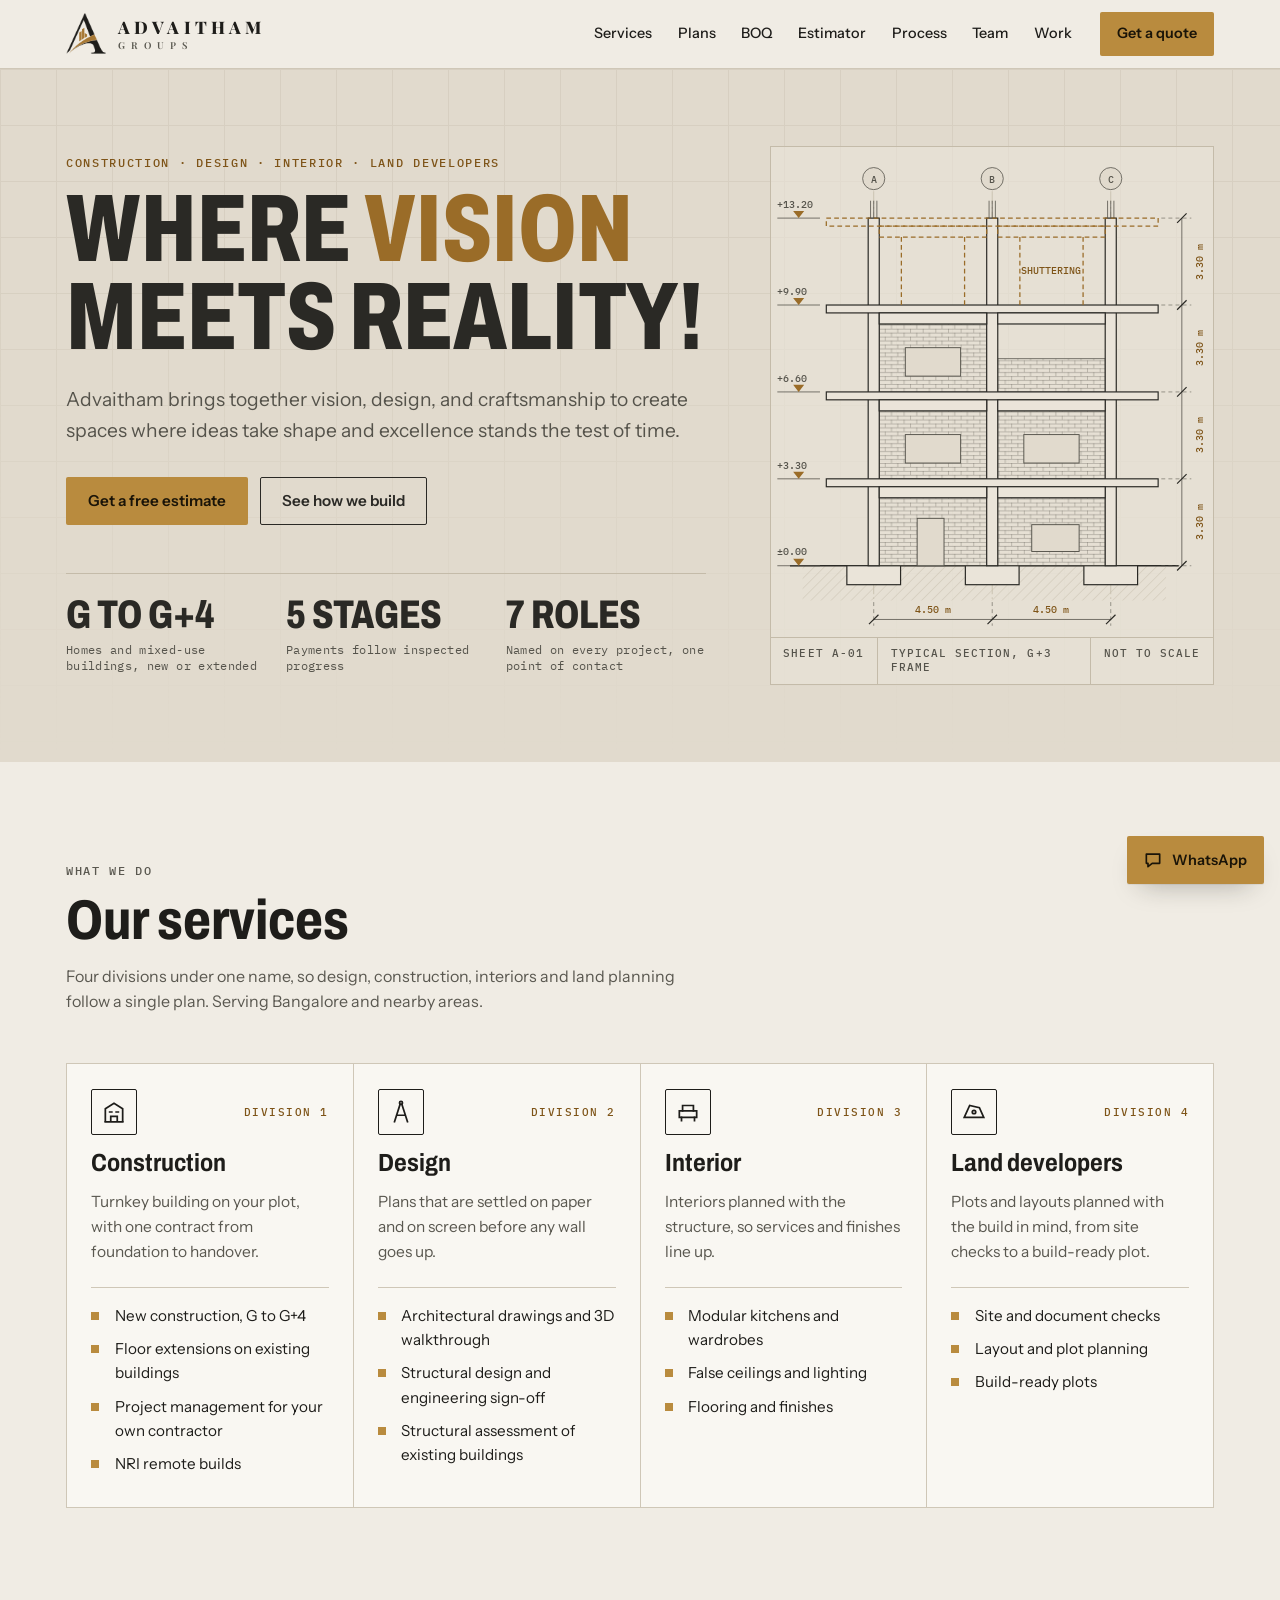
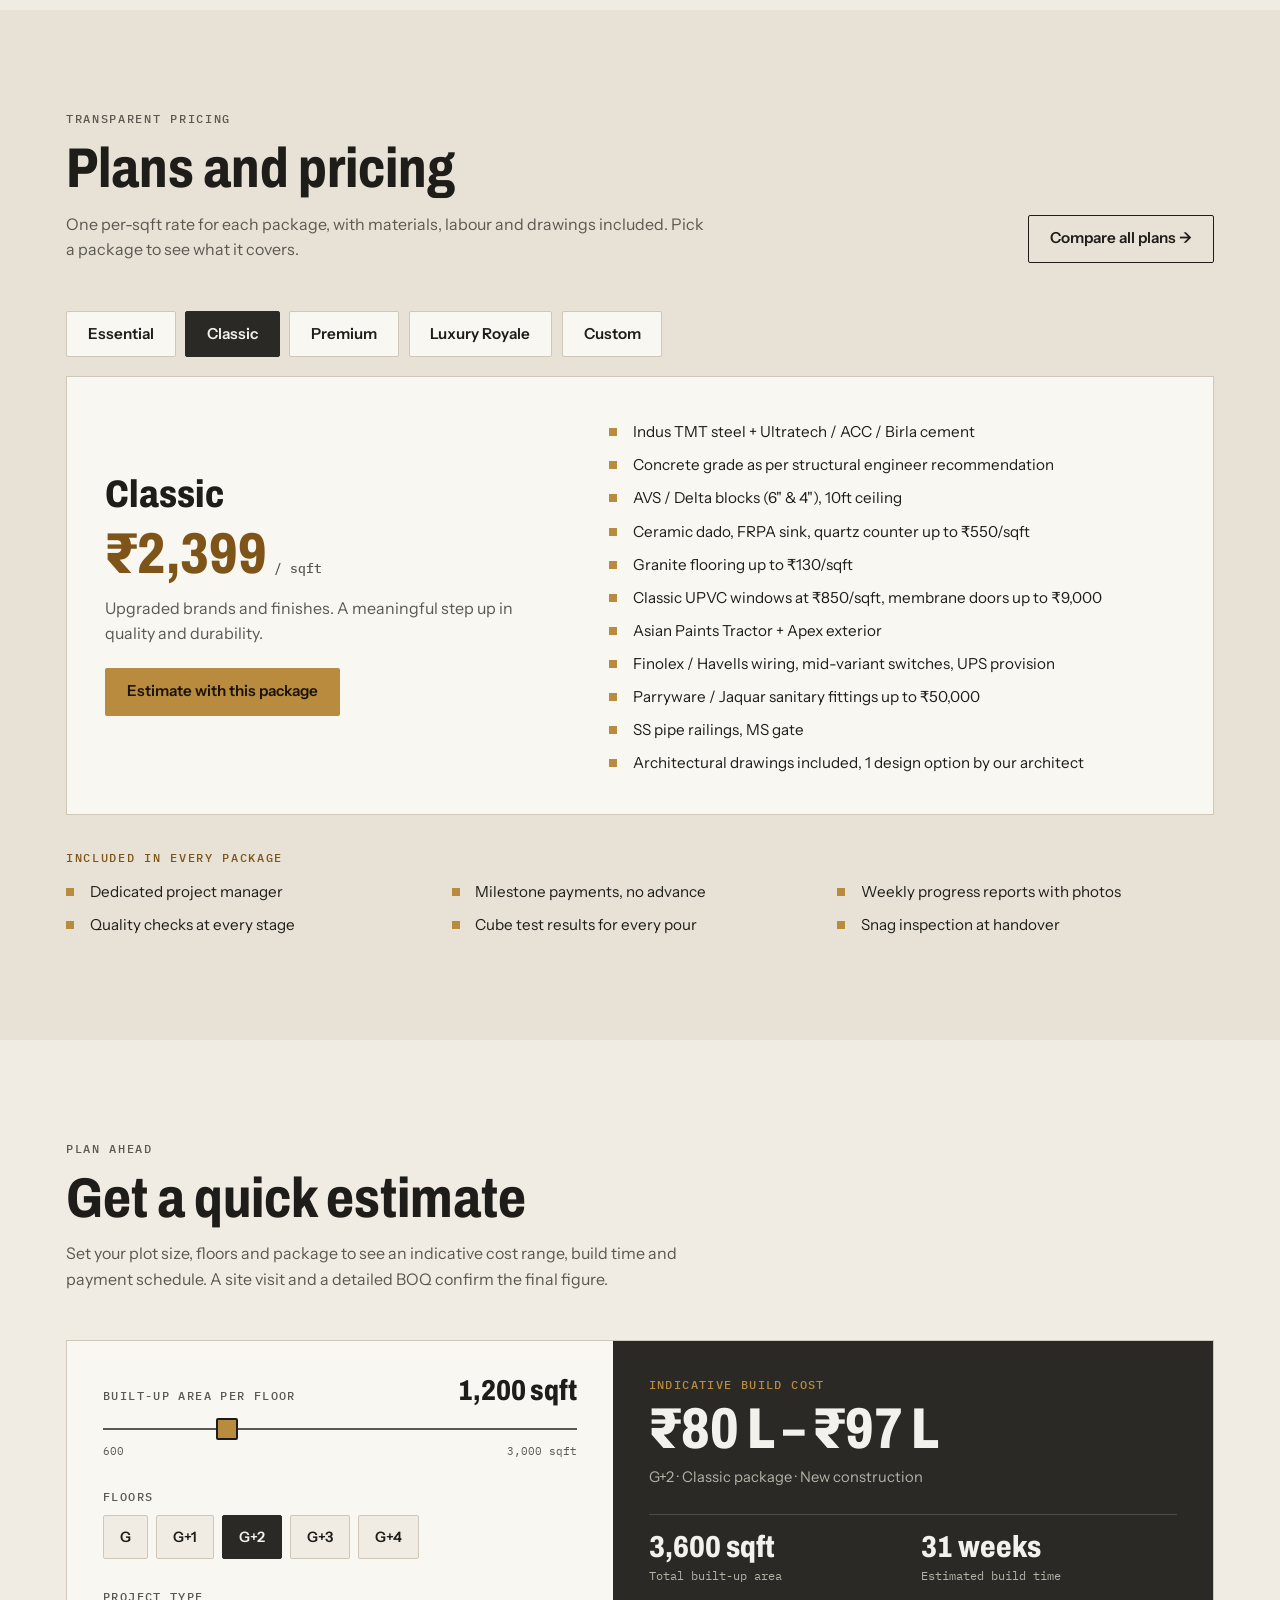
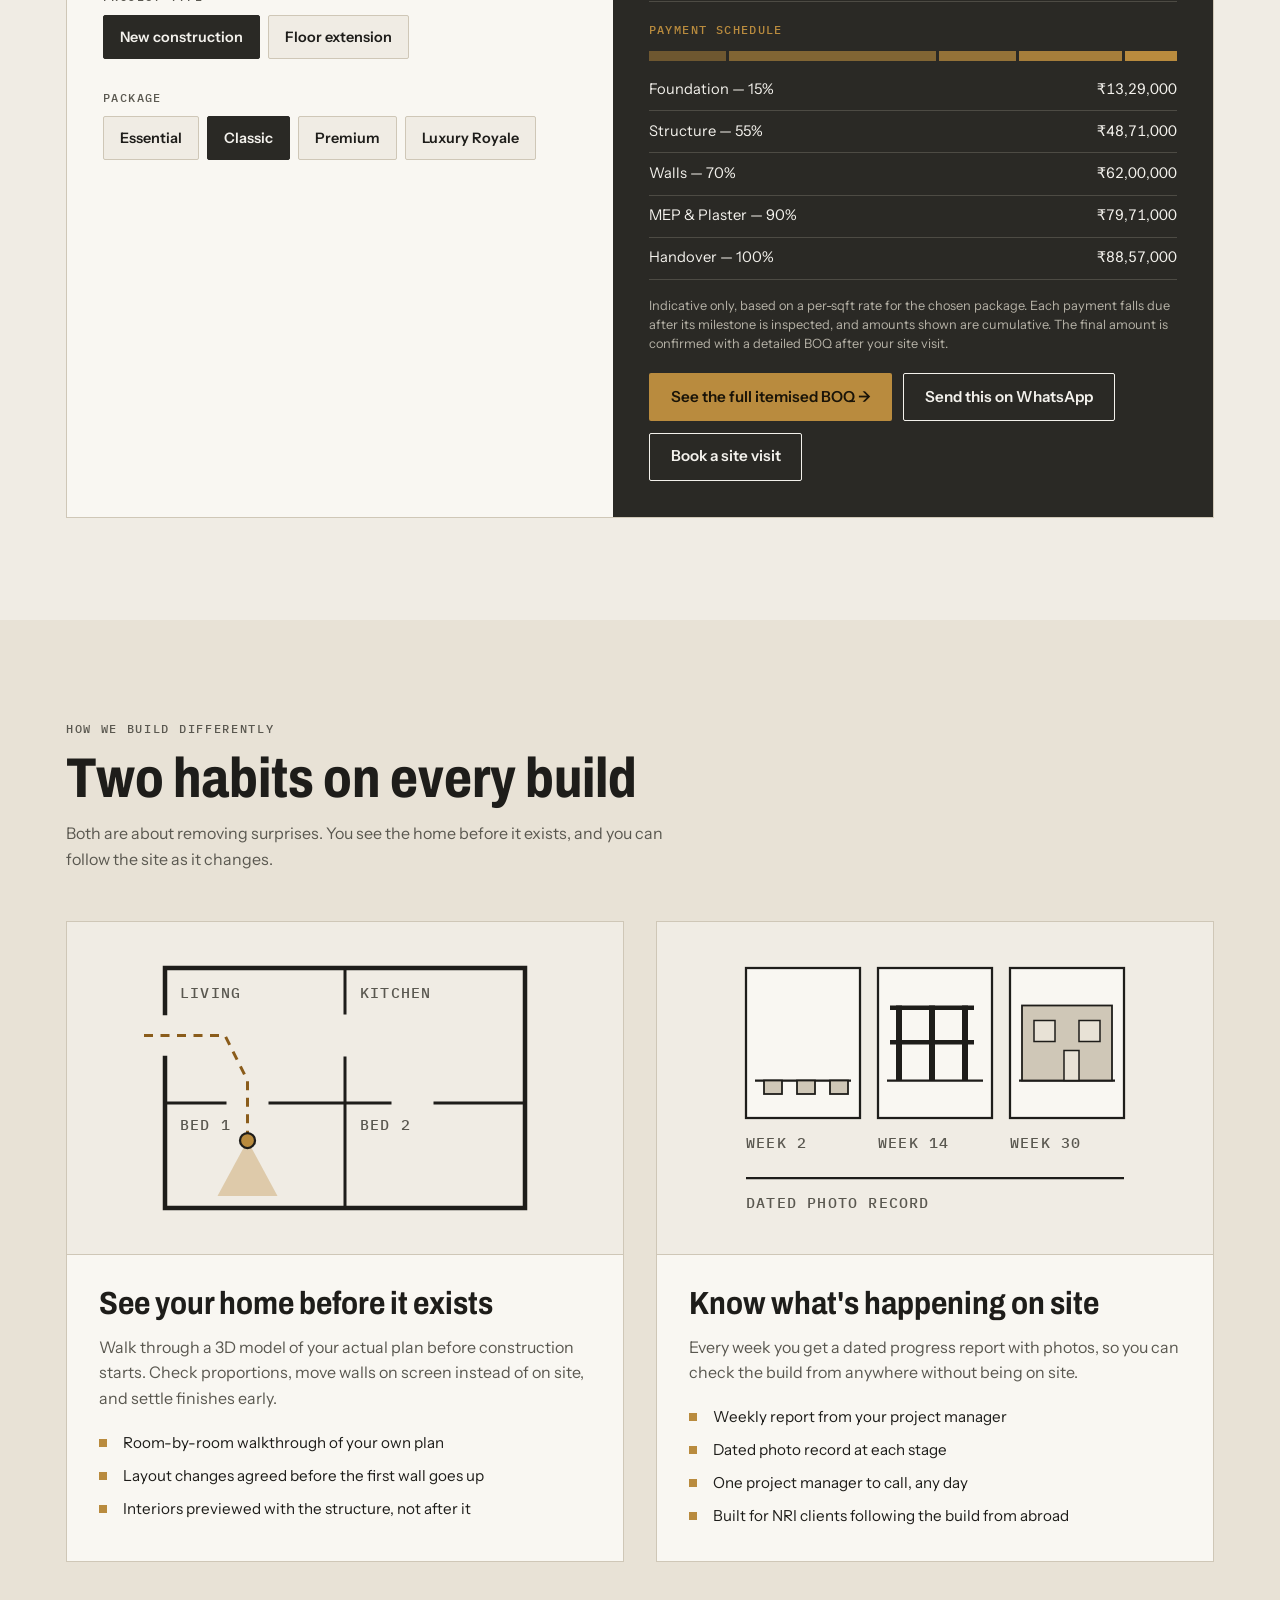
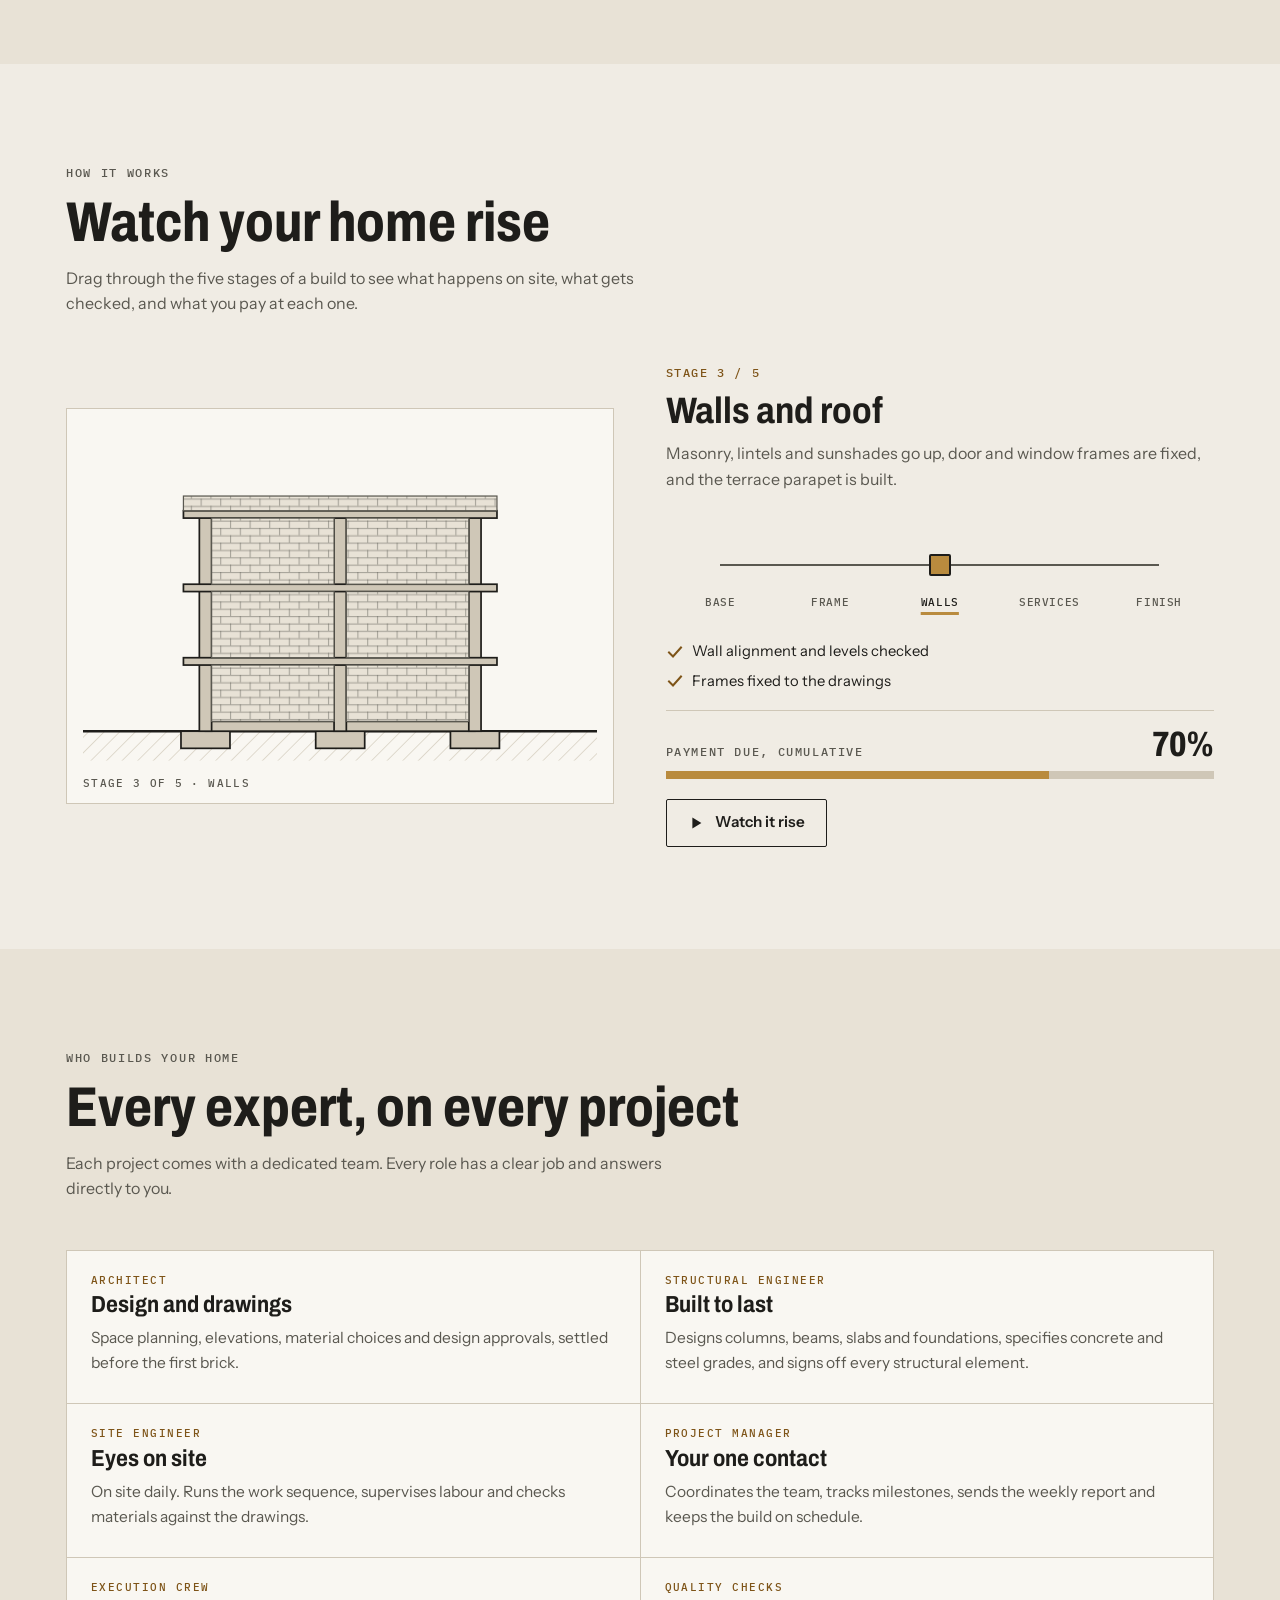
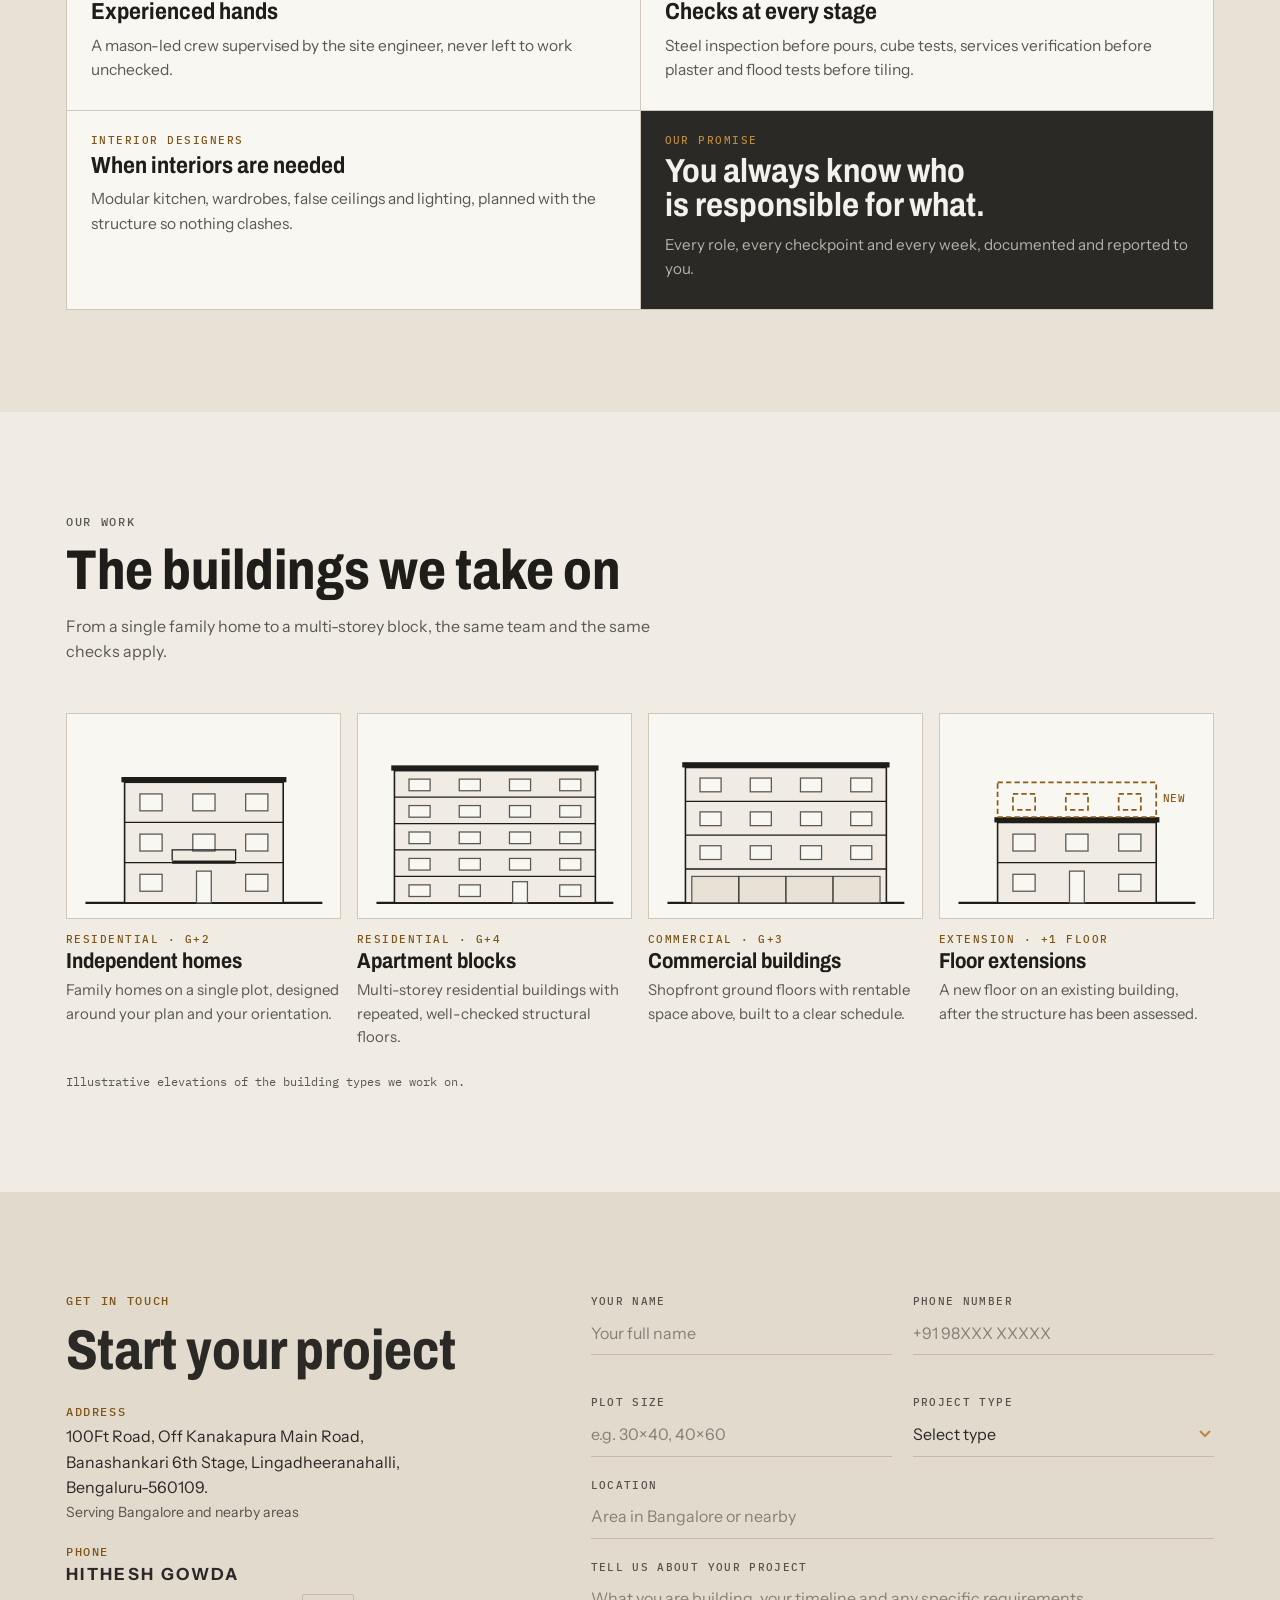
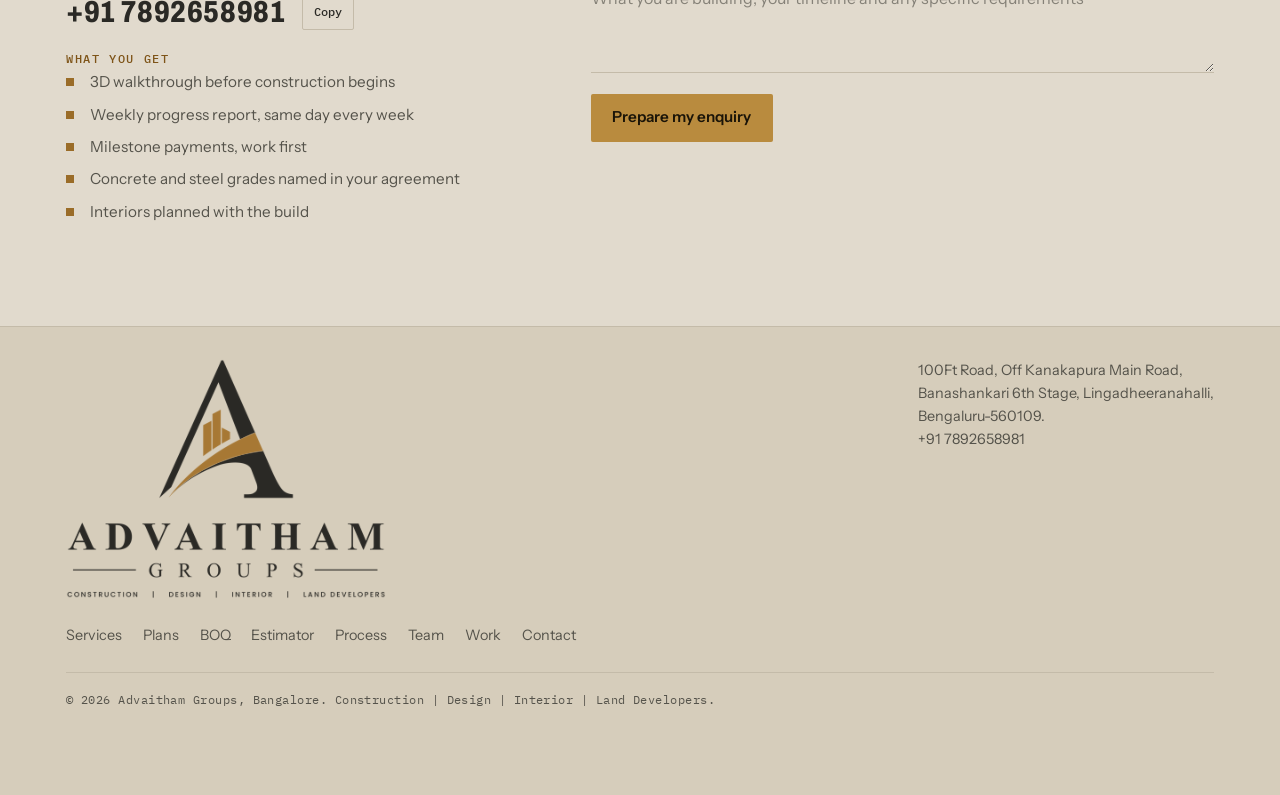
==== commit a9516e9c: "Final MAYBE" ====
--- a/index.html
+++ b/index.html
@@ -220,7 +220,7 @@
         <p class="est-note" id="est-note"></p>
         <div class="est-actions">
           <a class="btn btn-primary" id="boq-open" href="boq.html">See the full itemised BOQ →</a>
-          <a class="btn btn-ghost" id="est-wa" href="https://wa.me/917022250878" target="_blank" rel="noopener">Send this on WhatsApp</a>
+          <a class="btn btn-ghost" id="est-wa" href="https://wa.me/917892658981" target="_blank" rel="noopener">Send this on WhatsApp</a>
           <a class="btn btn-ghost" href="#contact">Book a site visit</a>
         </div>
       </div>
@@ -402,7 +402,7 @@
       <h2>Start your project</h2>
       <dl class="dl">
         <div><dt>Address</dt><dd><address style="font-style:normal">100Ft Road, Off Kanakapura Main Road,<br>Banashankari 6th Stage, Lingadheeranahalli,<br>Bengaluru-560109.</address><small>Serving Bangalore and nearby areas</small></dd></div>
-        <div><dt>Phone</dt><dd><p class="person">HITESH GOWDA</p><div class="phone-row"><a class="phone" href="tel:+917022250878">+91 70222 50878</a><button class="btn-mini" type="button" id="copy-phone">Copy</button></div></dd></div>
+        <div><dt>Phone</dt><dd><p class="person">HITHESH GOWDA</p><div class="phone-row"><a class="phone" href="tel:+917892658981">+91 7892658981</a><button class="btn-mini" type="button" id="copy-phone">Copy</button></div></dd></div>
         <div><dt>What you get</dt><dd>
           <ul class="gets">
             <li>3D walkthrough before construction begins</li>
@@ -434,7 +434,7 @@
         <p>Nothing has been sent yet. Open WhatsApp and press send to reach our team.</p>
         <pre id="enq-pre"></pre>
         <div class="est-actions">
-          <a class="btn btn-primary" id="enq-wa" href="https://wa.me/917022250878" target="_blank" rel="noopener">Open WhatsApp</a>
+          <a class="btn btn-primary" id="enq-wa" href="https://wa.me/917892658981" target="_blank" rel="noopener">Open WhatsApp</a>
           <button class="btn btn-ghost" type="button" id="enq-copy">Copy message</button>
         </div>
       </div>
@@ -445,7 +445,7 @@
 <footer class="foot">
   <div class="wrap foot-in">
     <a href="#top" aria-label="Advaitham Groups, back to top"><span class="lg lg-full" role="img" aria-label="Advaitham Groups. Construction, Design, Interior, Land Developers"><i class="k"></i><i class="b"></i></span></a>
-    <address>100Ft Road, Off Kanakapura Main Road,<br>Banashankari 6th Stage, Lingadheeranahalli,<br>Bengaluru-560109.<br>+91 70222 50878</address>
+    <address>100Ft Road, Off Kanakapura Main Road,<br>Banashankari 6th Stage, Lingadheeranahalli,<br>Bengaluru-560109.<br>+91 7892658981</address>
     <nav aria-label="Footer">
       <a href="#services">Services</a><a href="plans.html">Plans</a><a href="boq.html">BOQ</a><a href="#estimate">Estimator</a><a href="#process">Process</a><a href="#team">Team</a><a href="#work">Work</a><a href="#contact">Contact</a>
     </nav>
@@ -453,7 +453,7 @@
   </div>
 </footer>
 
-<a class="wa" href="https://wa.me/917022250878?text=Hi%20Advaitham%20Groups%2C%20I%27d%20like%20to%20discuss%20a%20project." target="_blank" rel="noopener" aria-label="Chat with Advaitham Groups on WhatsApp">
+<a class="wa" href="https://wa.me/917892658981?text=Hi%20Advaitham%20Groups%2C%20I%27d%20like%20to%20discuss%20a%20project." target="_blank" rel="noopener" aria-label="Chat with Advaitham Groups on WhatsApp">
   <svg viewBox="0 0 24 24" aria-hidden="true"><path d="M4 5h16v11H11l-5 4v-4H4z"/></svg><span>WhatsApp</span>
 </a>
 <script src="site.js"></script>
@@ -595,7 +595,7 @@
 /* ---------- contact ---------- */
 function setErr(id,msg){var i=$('#f-'+id);$('#e-'+id).textContent=msg;i.setAttribute('aria-invalid',msg?'true':'false')}
 function initContact(){
-  $('#copy-phone').addEventListener('click',function(e){copyText('+91 70222 50878',e.currentTarget)});
+  $('#copy-phone').addEventListener('click',function(e){copyText('+91 7892658981',e.currentTarget)});
   var form=$('#enq'),out=$('#enq-out'),lastMsg='';
   form.addEventListener('submit',function(e){
     e.preventDefault();
--- a/styles.css
+++ b/styles.css
@@ -441,5 +441,7 @@
 .boq-ctl .full{grid-column:1/-1}
 .link-row{display:flex;flex-wrap:wrap;gap:.7rem;margin-top:1.4rem}
 
+.bq-l{color:var(--eyebrow);font-family:var(--f-serif);font-weight:700;margin-right:.35rem}
+.bq-t small{display:block;color:var(--ink-2);font-size:.76rem;line-height:1.4;margin-top:.15rem;font-family:var(--f-body)}
 .nav-links a[aria-current="page"]{border-bottom-color:var(--ink)}
 .pk-rate .from,.plan-rate .from{font:500 .8rem var(--f-mono);color:var(--ink-2);margin-right:.4rem}
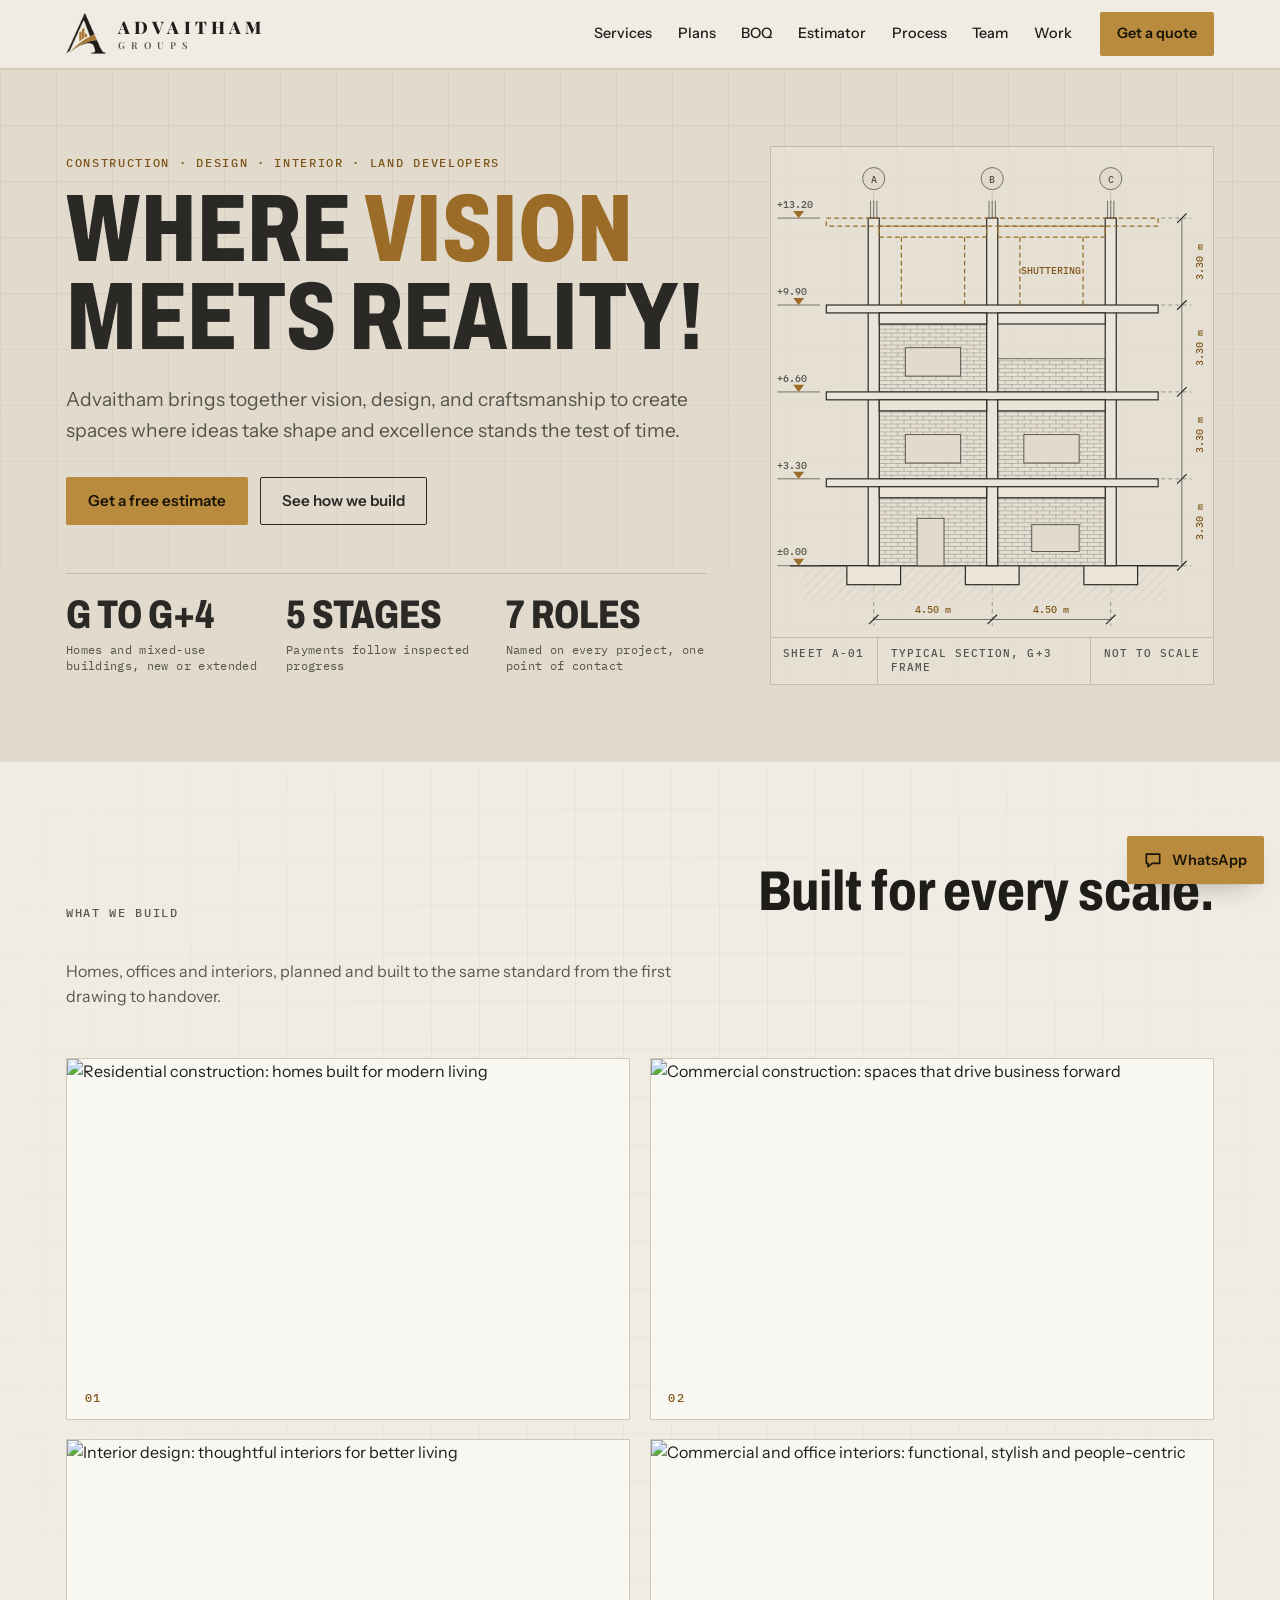
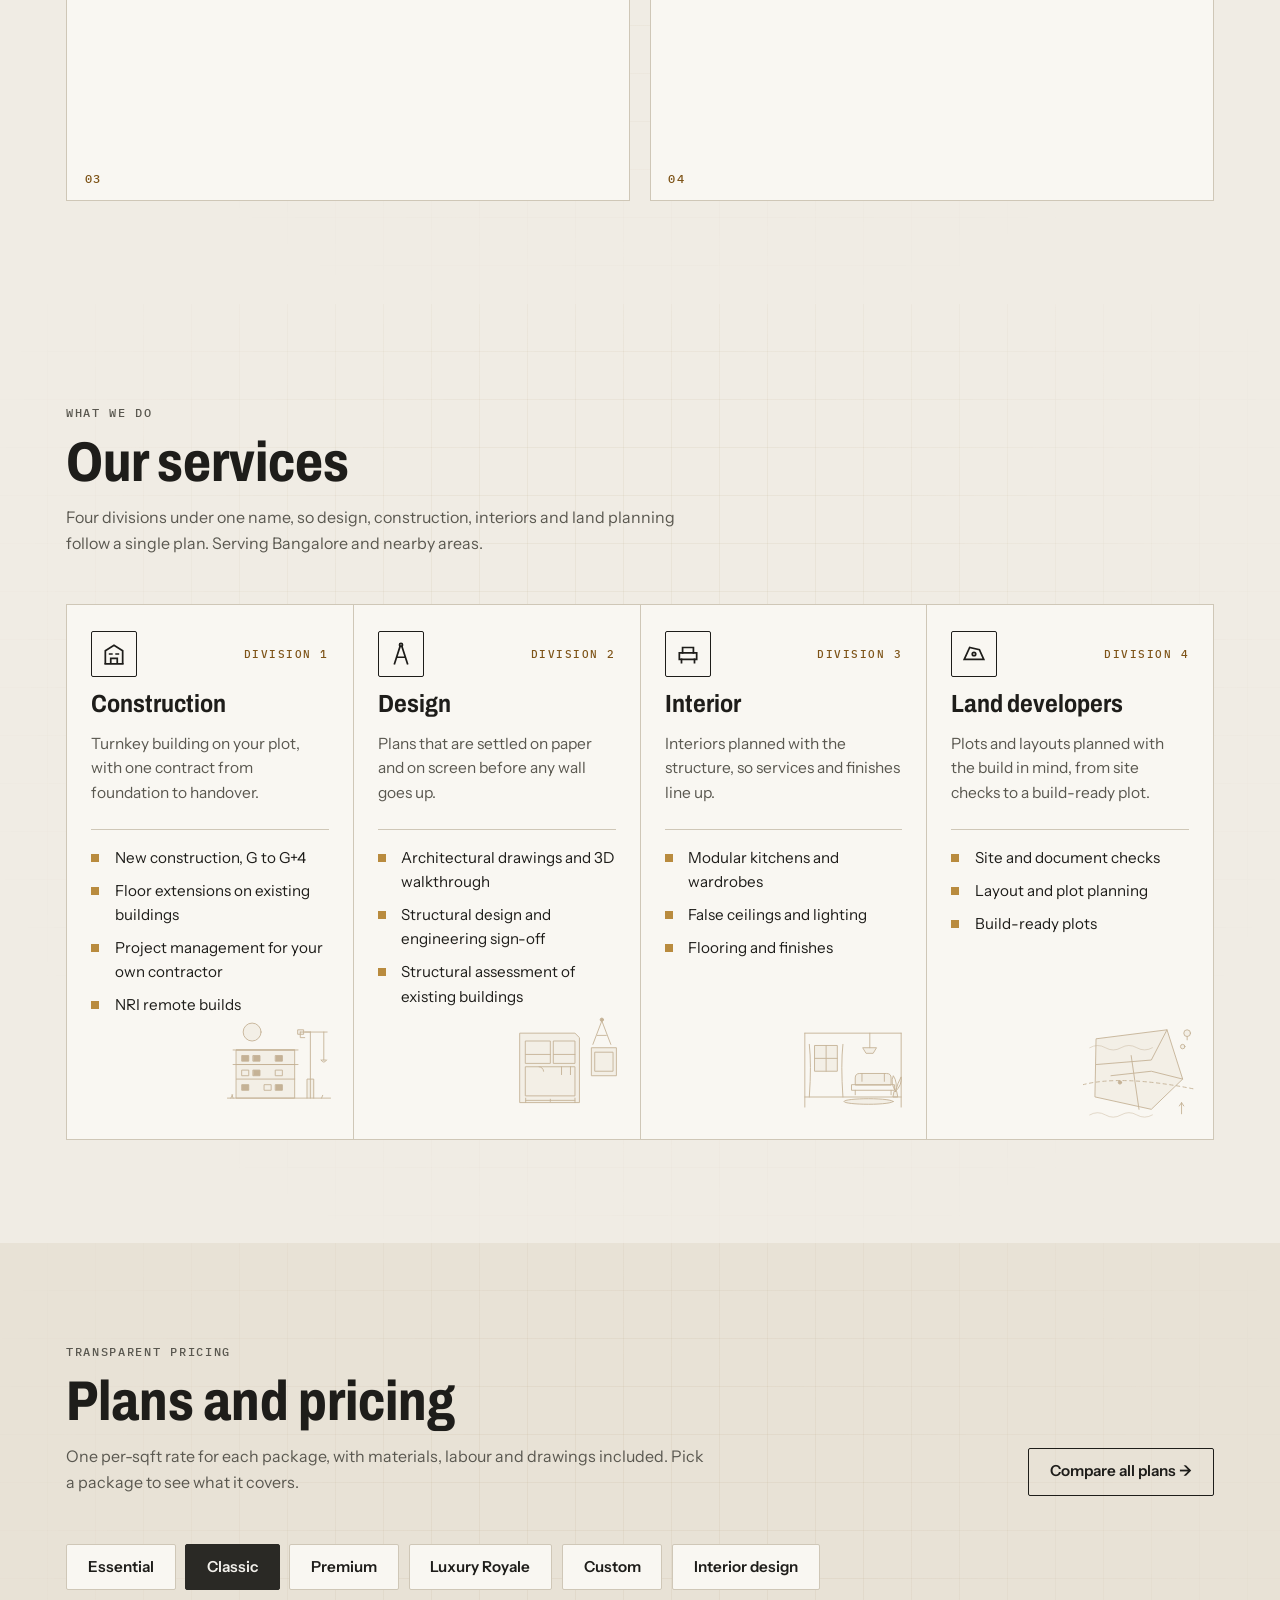
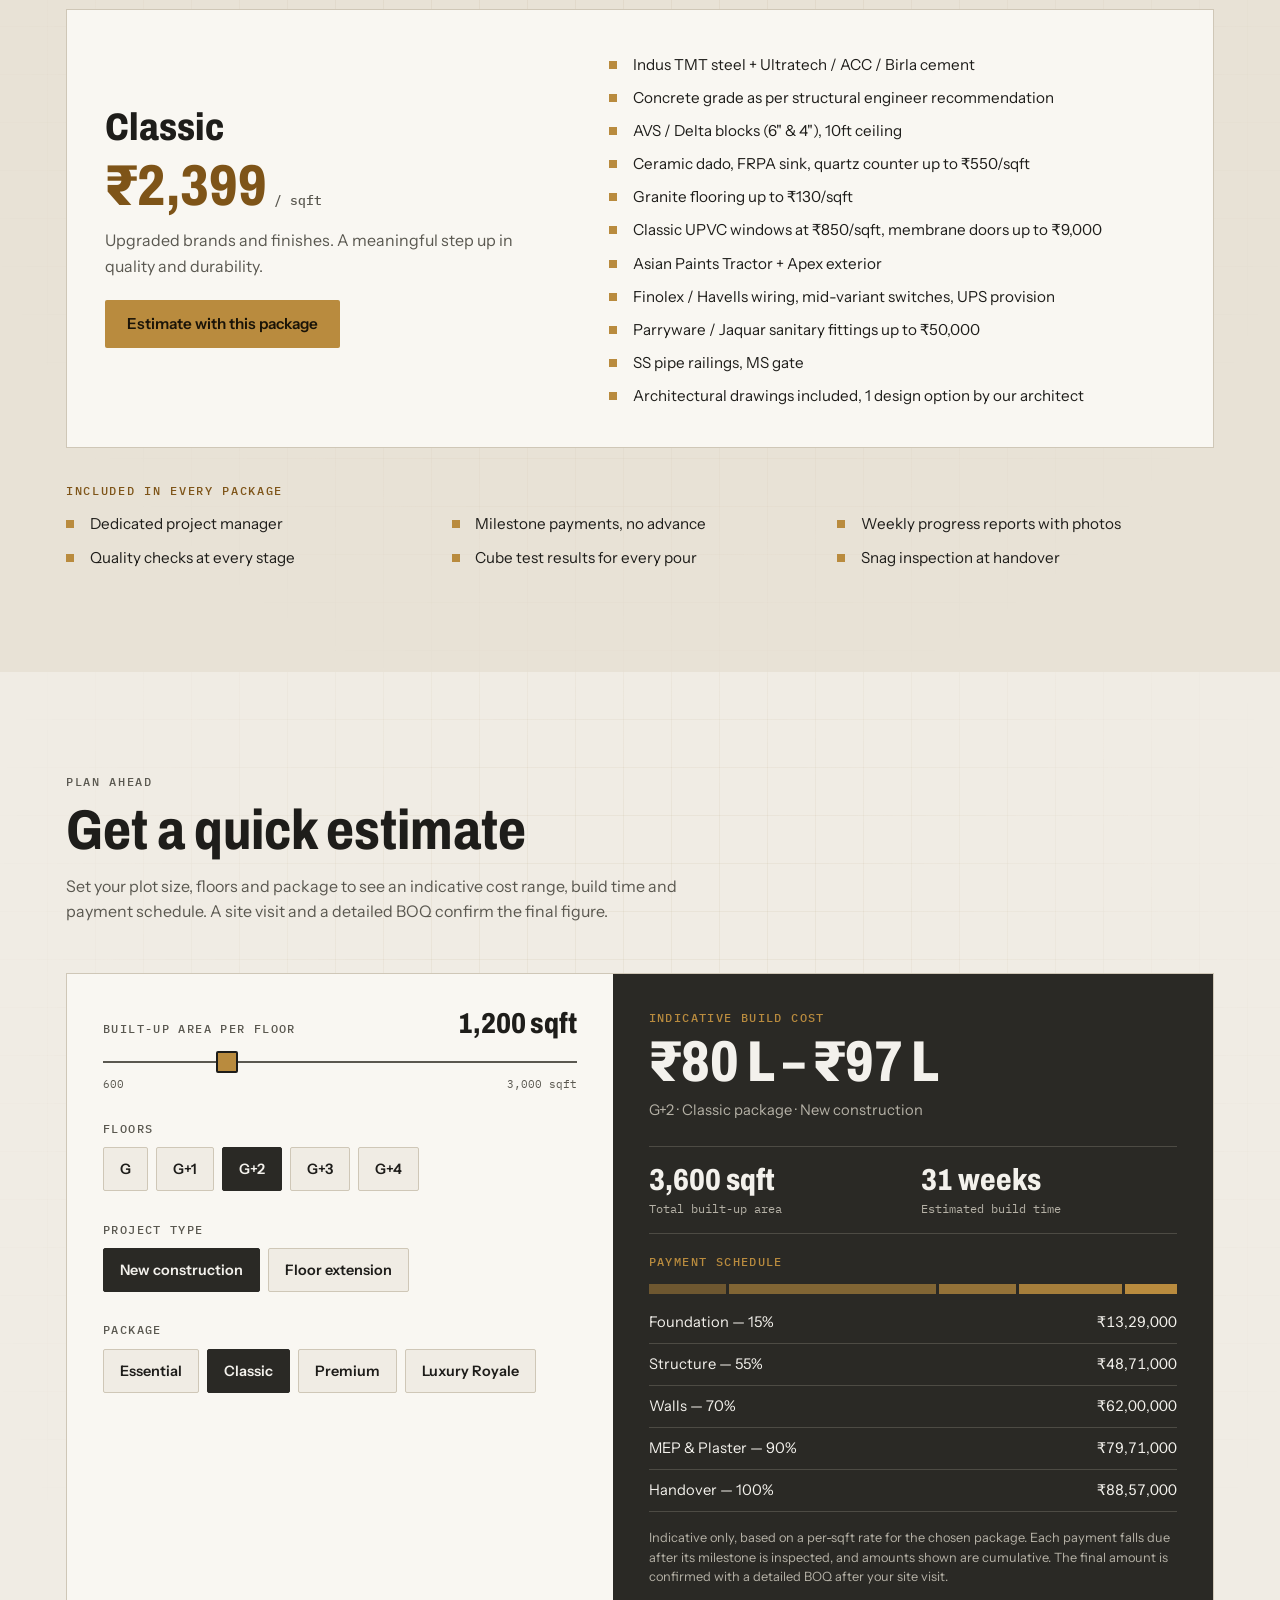
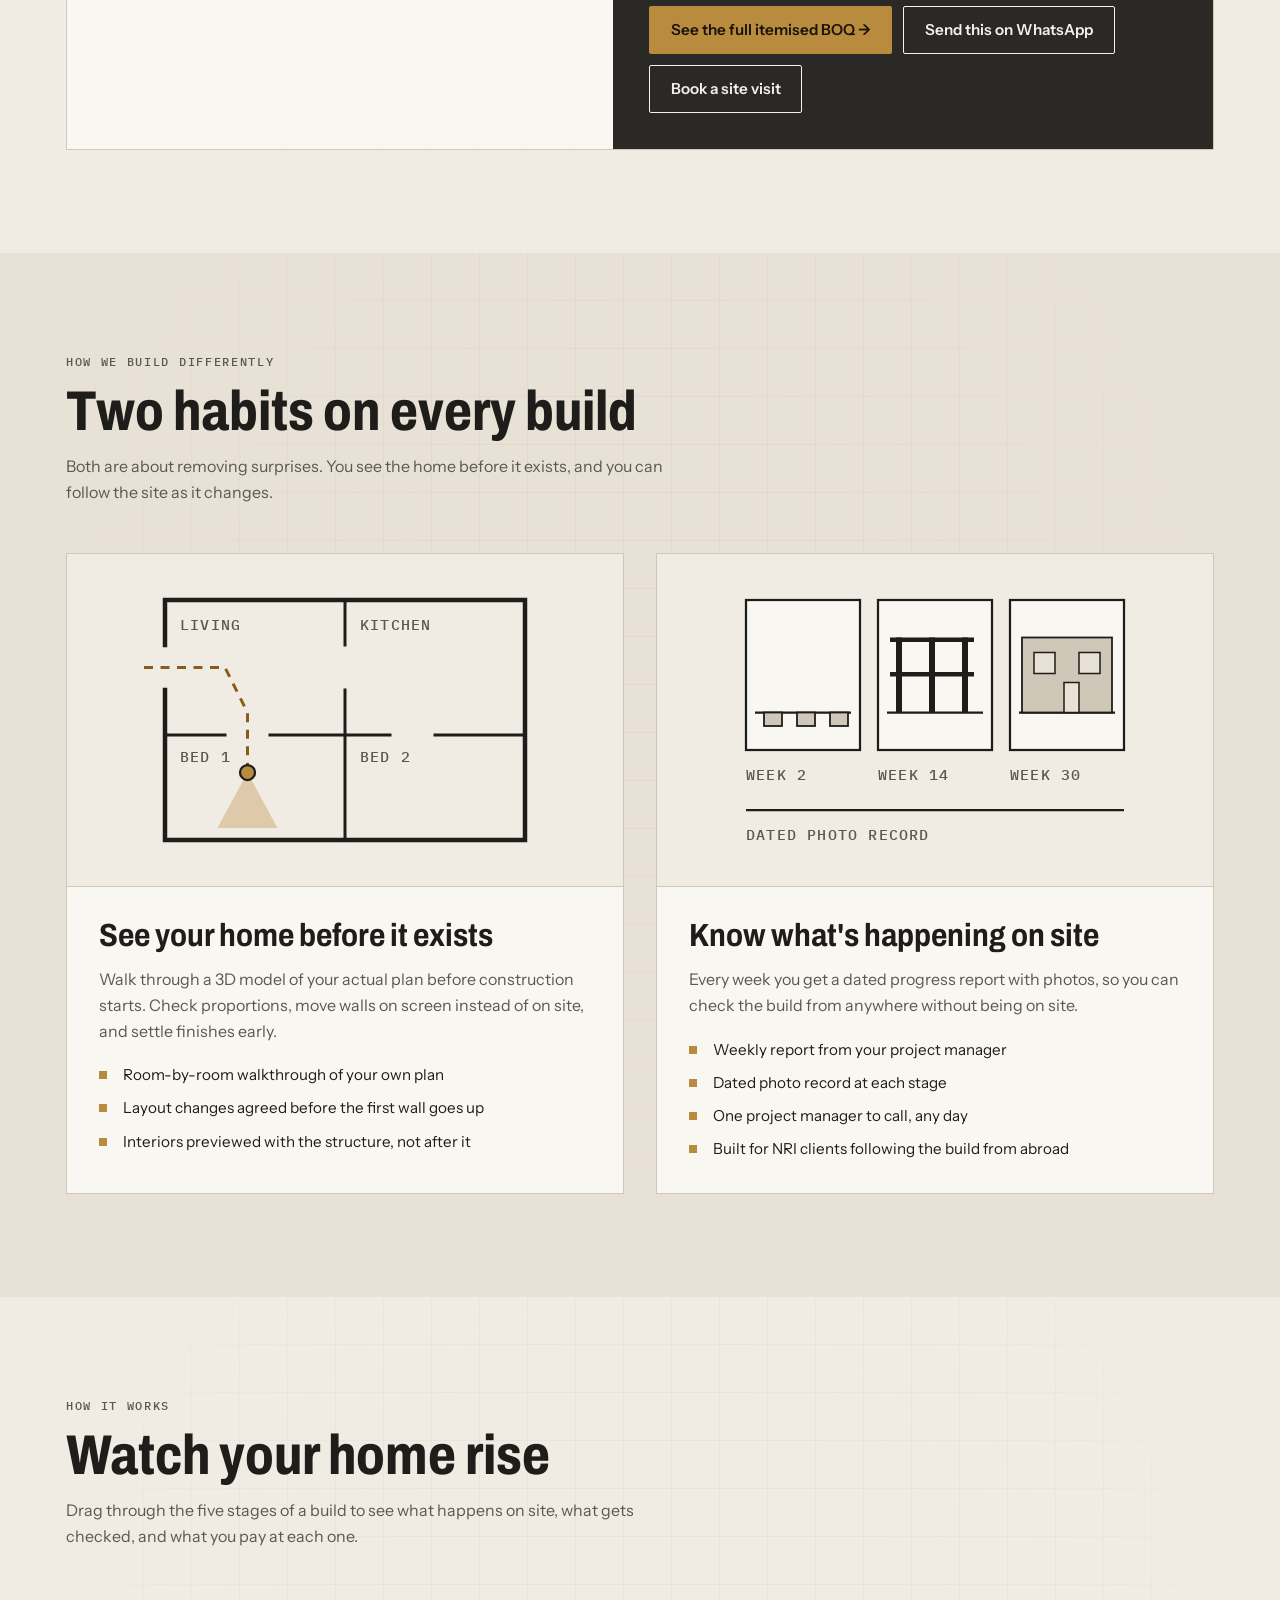
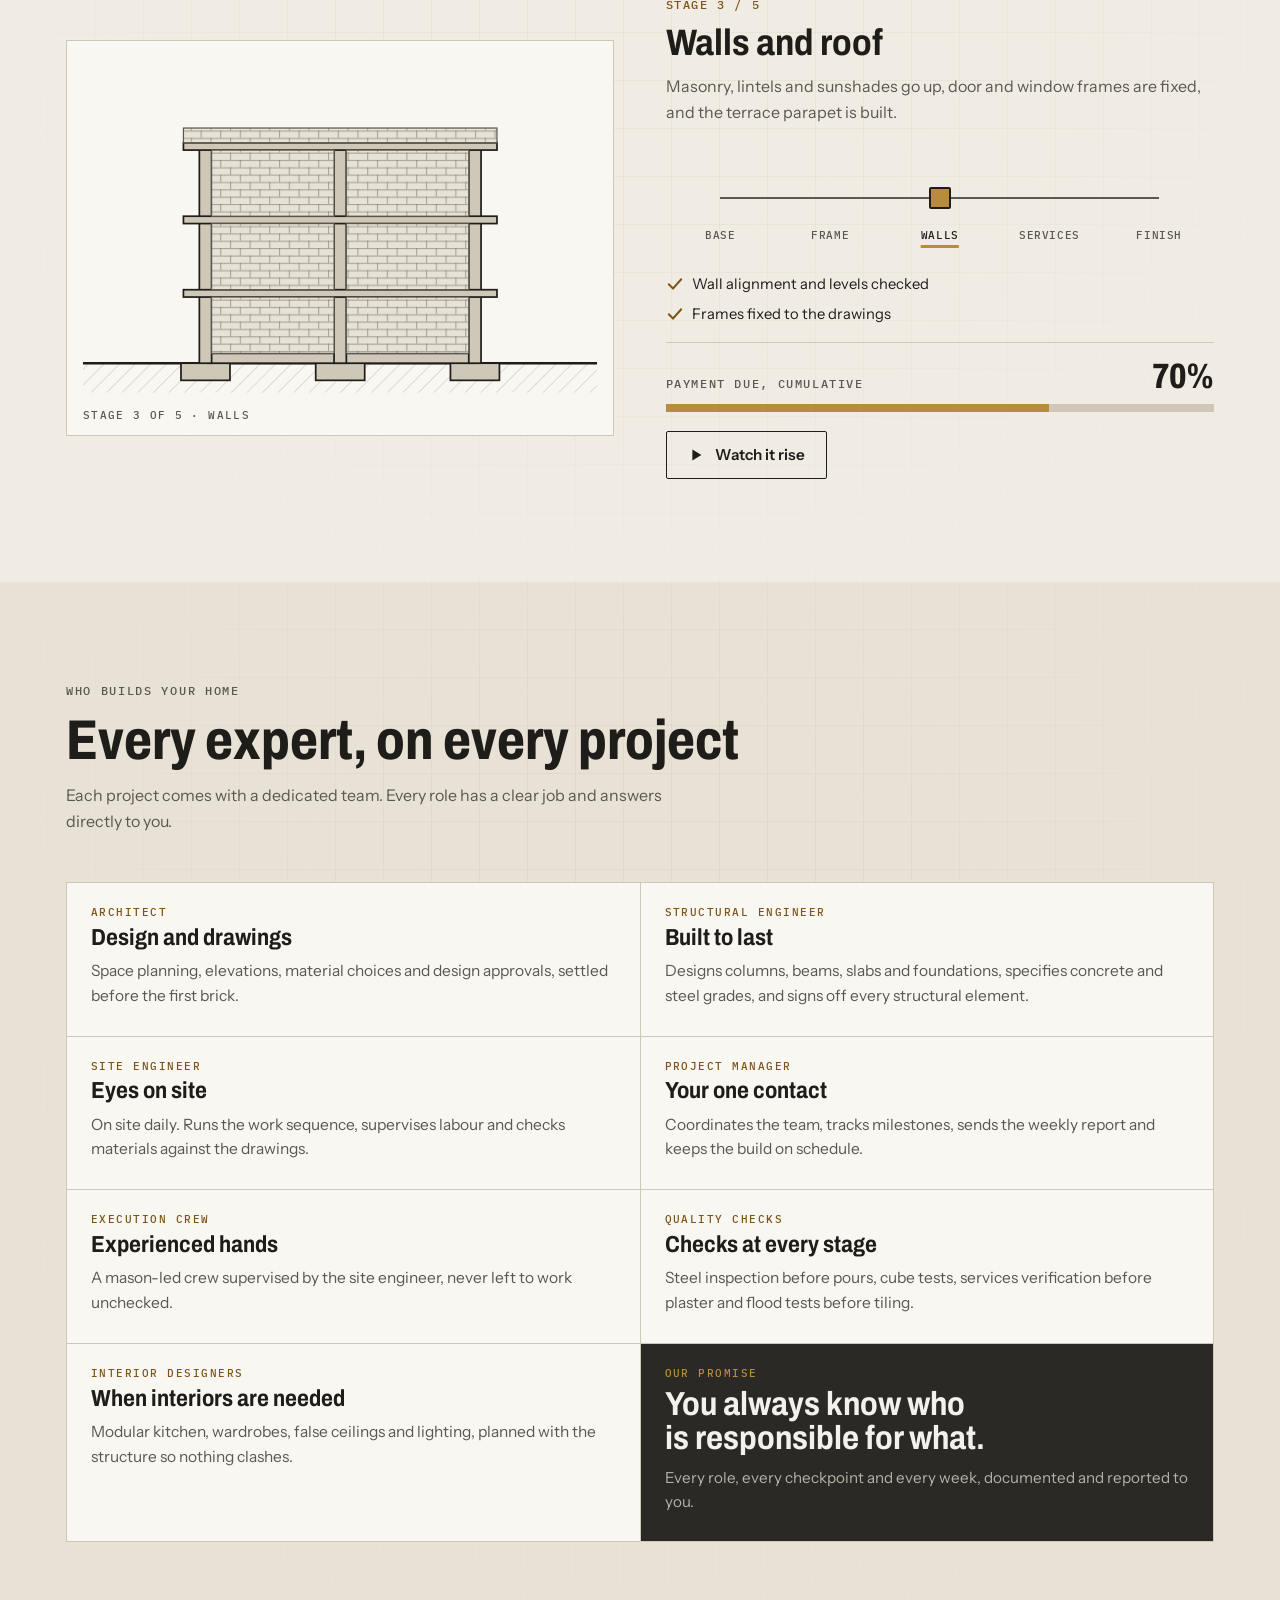
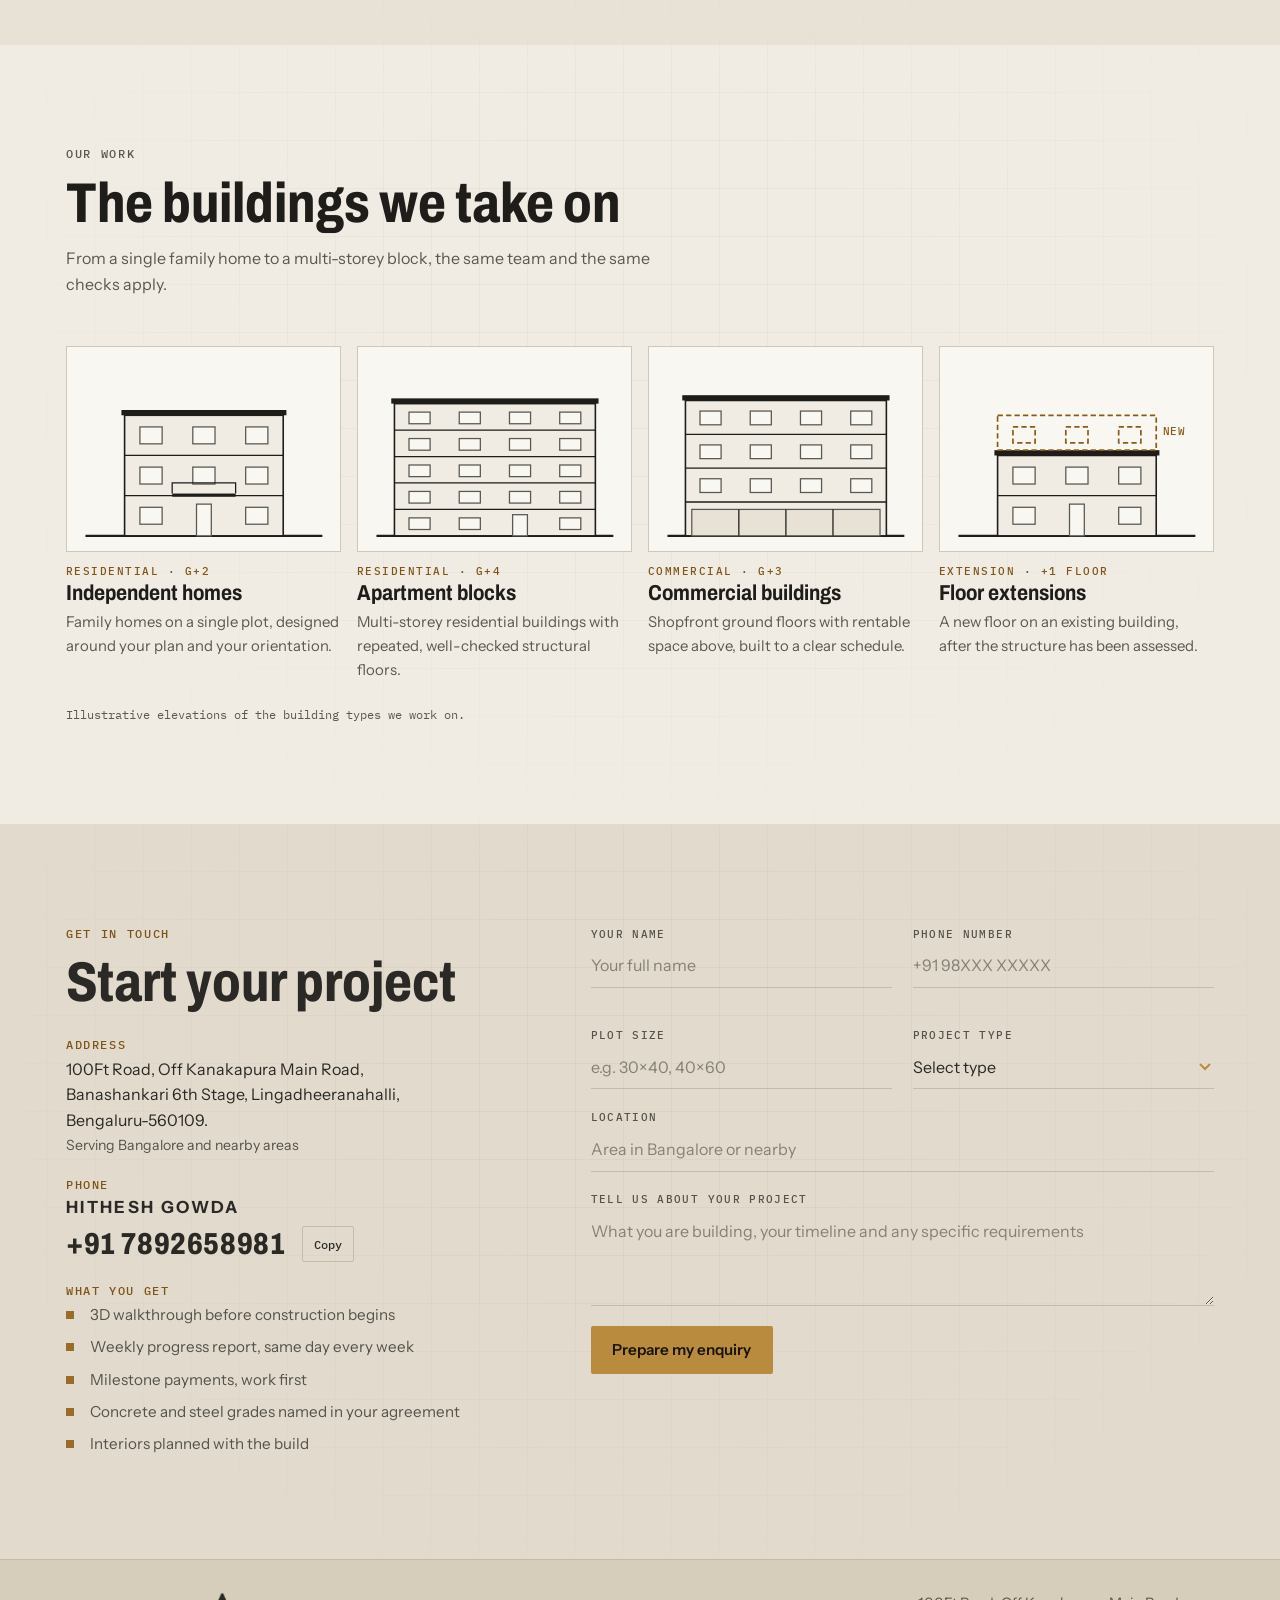
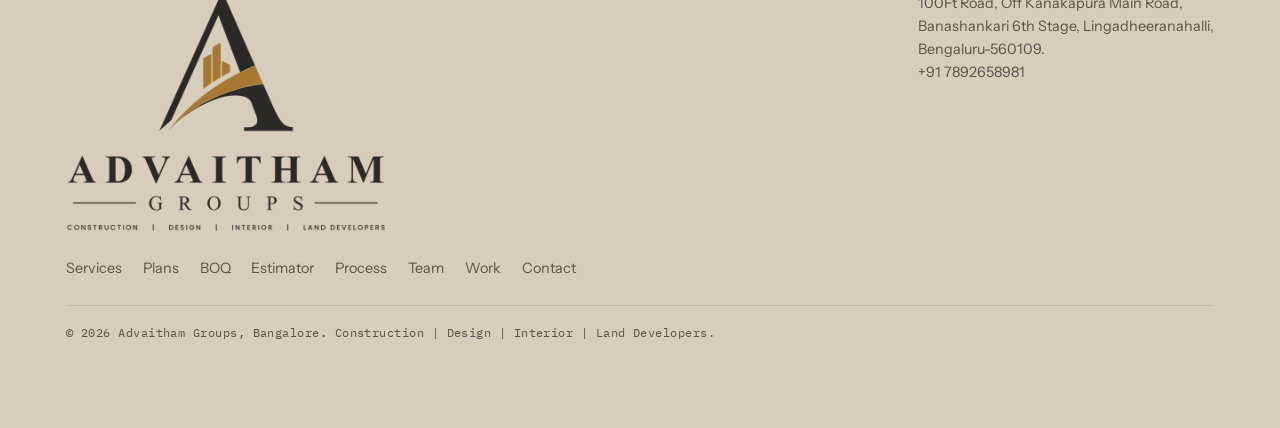
==== commit 2717fc33: "Updated" ====
--- a/index.html
+++ b/index.html
@@ -105,6 +105,33 @@
   </div>
 </section>
 
+<section class="sec" id="built">
+  <div class="wrap">
+    <header class="sec-head">
+      <p class="eyebrow">What we build</p>
+      <h2>Built for every scale.</h2>
+      <p>Homes, offices and interiors, planned and built to the same standard from the first drawing to handover.</p>
+    </header>
+    <ul class="built-grid">
+      <li><figure class="built-card">
+        <img src="img/residential.jpg" alt="Residential construction: homes built for modern living" width="836" height="470" loading="lazy">
+        <figcaption><span>01</span></figcaption>
+      </figure></li>
+      <li><figure class="built-card">
+        <img src="img/commercial.jpg" alt="Commercial construction: spaces that drive business forward" width="836" height="470" loading="lazy">
+        <figcaption><span>02</span></figcaption>
+      </figure></li>
+      <li><figure class="built-card">
+        <img src="img/interior.jpg" alt="Interior design: thoughtful interiors for better living" width="836" height="471" loading="lazy">
+        <figcaption><span>03</span></figcaption>
+      </figure></li>
+      <li><figure class="built-card">
+        <img src="img/office.jpg" alt="Commercial and office interiors: functional, stylish and people-centric" width="836" height="471" loading="lazy">
+        <figcaption><span>04</span></figcaption>
+      </figure></li>
+    </ul>
+  </div>
+</section>
 <section class="sec" id="services">
   <div class="wrap">
     <header class="sec-head">
@@ -462,6 +489,7 @@
 
 var S=A.clean(A.load());
 var planSel=S.pkg;
+var INTERIOR_HTML='<div class="ip-grid ip-grid-home"><article class="ip-card"><h3>Essential</h3><p class="ip-blurb">Cost-conscious interiors with quality materials.</p><div class="ip-rate">₹950<small>/sq.ft. onwards</small></div><ul class="ip-list"><li>MR-Grade Plywood</li><li>Standard Hardware</li><li>Standard Laminates</li></ul><a class="btn btn-primary ip-btn" href="interior-design.html#essential">View full specs →</a></article><article class="ip-card"><h3>Premium</h3><p class="ip-blurb">Enhanced materials and finishes for modern homes.</p><div class="ip-rate">₹1,200<small>/sq.ft. onwards</small></div><ul class="ip-list"><li>BWP-Grade Plywood</li><li>Premium Hardware</li><li>2mm Edge Banding</li></ul><a class="btn btn-primary ip-btn" href="interior-design.html#premium-mid">View full specs →</a></article><article class="ip-card ip-dark"><span class="ip-tag">Luxury</span><h3>Luxury</h3><p class="ip-blurb">Premium materials and branded fittings, built to impress.</p><div class="ip-rate">₹1,550<small>/sq.ft. onwards</small></div><ul class="ip-list"><li>18mm BWP-Grade Plywood</li><li>Branded Hardware</li><li>Premium Finishes</li></ul><a class="btn btn-ghost ip-btn" href="interior-design.html#luxury">View full specs →</a></article></div><p class="ip-note">Interior design packages. Pricing indicative. Final quote depends on scope, site conditions, and specifications.</p>';
 /* ---------- plan tabs ---------- */
 var tabsEl=$('#plan-tabs'),panelEl=$('#plan-panel');
 function buildTabs(){
@@ -478,10 +506,14 @@
     });
     tabsEl.appendChild(b);
   });
+  var ib=document.createElement('button');ib.type='button';ib.className='plan-tab';ib.id='tab-interior';ib.setAttribute('role','tab');ib.setAttribute('aria-controls','plan-panel');ib.textContent='Interior design';ib.addEventListener('click',function(){setPlan('interior')});tabsEl.appendChild(ib);
 }
 function renderPlan(){
+  ORDER.forEach(function(k){var b=$('#tab-'+k);b.setAttribute('aria-selected',k===planSel?'true':'false');b.tabIndex=k===planSel?0:-1});
+  var it=$('#tab-interior');it.setAttribute('aria-selected',planSel==='interior'?'true':'false');it.tabIndex=planSel==='interior'?0:-1;
+  if(planSel==='interior'){panelEl.className='plan-panel plan-panel-wide';panelEl.setAttribute('aria-labelledby','tab-interior');panelEl.innerHTML=INTERIOR_HTML;return;}
+  panelEl.className='plan-panel';
   var p=PLANS[planSel];
-  ORDER.forEach(function(k){var b=$('#tab-'+k);b.setAttribute('aria-selected',k===planSel?'true':'false');b.tabIndex=k===planSel?0:-1});
   panelEl.setAttribute('aria-labelledby','tab-'+planSel);
   var rate=(p.rate?'':'<span class="from">From</span>')+'₹'+inr(p.rate||p.from)+'<small>/ sqft</small>';
   var cta=p.rate?'<a class="btn btn-primary" href="#estimate">Estimate with this package</a>':'<a class="btn btn-primary" href="#contact">Request a custom quote</a>';
@@ -489,7 +521,7 @@
 }
 function setPlan(k){
   planSel=k;
-  if(PLANS[k].rate){S.pkg=k;A.syncChips('pkg',k);renderEst()}
+  if(PLANS[k]&&PLANS[k].rate){S.pkg=k;A.syncChips('pkg',k);renderEst()}
   renderPlan();
 }
 /* ---------- estimator ---------- */
--- a/styles.css
+++ b/styles.css
@@ -14,18 +14,7 @@
   --f-body:'Instrument Sans',system-ui,-apple-system,'Segoe UI',sans-serif;
   --f-mono:'IBM Plex Mono',ui-monospace,Menlo,Consolas,monospace;
 }
-/* Light only: the site keeps the sand and bronze look on every device. */
-:root[data-theme="dark"]{
-  --bg:#141311; --bg-2:#1A1916; --surface:#201E1B;
-  --ink:#ECE9E2; --ink-2:#A8A499; --line:#37352E;
-  --eyebrow:#D3A85C; --amber-d:#D3A85C;
-  --deep:#0D0C0A; --deep-2:#171613; --deep-line:#302E28;
-  --chip-on:#0D0C0A; --focus:#D3A85C;
-  --logo-ink:#ECE9E2; --logo-bronze:#C99B47;
-    --sec-bg:#0D0C0A; --sec-bg-2:#171613; --sec-ink:#F3F1EC; --sec-ink-2:#B5B1A6; --sec-line:#302E28; --sec-accent-text:#B98B3E; --sec-bronze:#B98B3E; --sec-logo-bronze:#C79C4B; --sec-err:#FF9C8A; --sec-foot:#0D0C0A;
-  --shadow:0 12px 28px -14px rgba(0,0,0,.75);
-  color-scheme:dark;
-}
+
 
 *,*::before,*::after{box-sizing:border-box}
 html{scroll-behavior:smooth}
@@ -441,6 +430,124 @@
 .boq-ctl .full{grid-column:1/-1}
 .link-row{display:flex;flex-wrap:wrap;gap:.7rem;margin-top:1.4rem}
 
+/* services background illustrations */
+.svc{position:relative;isolation:isolate}
+.svc::after{content:"";position:absolute;right:.9rem;bottom:.9rem;width:118px;height:118px;background:no-repeat center/contain;opacity:.2;pointer-events:none;z-index:-1}
+.svc:nth-child(1)::after{background-image:url("data:image/svg+xml,%3Csvg xmlns=%22http://www.w3.org/2000/svg%22 viewBox=%220 0 200 200%22%3E%3Cg fill=%22none%22 stroke=%22%237E5418%22 stroke-width=%222%22 stroke-linecap=%22square%22 stroke-linejoin=%22miter%22%3E%3Cpath d=%22M20 180H150V70H20z%22/%3E%3Cpath d=%22M20 110H150M20 145H150M55 70V180M85 70V180M115 70V180%22/%3E%3Cpath d=%22M40 90h10v10H40zM70 90h10v10H70zM100 90h10v10h-10zM130 90h10v10h-10z%22/%3E%3Cpath d=%22M160 180V30M160 30H190M160 40l-22 0M130 30l30 0M180 30v30M176 60h8M170 50h20%22/%3E%3Cpath d=%22M160 30l-20 40%22/%3E%3C/g%3E%3C/svg%3E")}
+.svc:nth-child(2)::after{background-image:url("data:image/svg+xml,%3Csvg xmlns=%22http://www.w3.org/2000/svg%22 viewBox=%220 0 200 200%22%3E%3Cg fill=%22none%22 stroke=%22%237E5418%22 stroke-width=%222%22 stroke-linecap=%22square%22 stroke-linejoin=%22miter%22%3E%3Crect x=%2230%22 y=%2230%22 width=%22140%22 height=%22140%22/%3E%3Cpath d=%22M30 60H170M30 90H170M30 120H170M60 30V170M90 30V170M120 30V170%22/%3E%3Cpath d=%22M100 150L80 95M100 150L120 95M90 120h20%22/%3E%3Ccircle cx=%22100%22 cy=%2282%22 r=%226%22/%3E%3C/g%3E%3C/svg%3E")}
+.svc:nth-child(3)::after{background-image:url("data:image/svg+xml,%3Csvg xmlns=%22http://www.w3.org/2000/svg%22 viewBox=%220 0 200 200%22%3E%3Cg fill=%22none%22 stroke=%22%237E5418%22 stroke-width=%222%22 stroke-linecap=%22square%22 stroke-linejoin=%22miter%22%3E%3Cpath d=%22M40 130V110a14 14 0 0 1 14-14h92a14 14 0 0 1 14 14v20%22/%3E%3Cpath d=%22M30 130h140v22H30zM40 152v12M160 152v12M30 130v-10a8 8 0 0 1 8-8M170 130v-10a8 8 0 0 0-8-8%22/%3E%3Cpath d=%22M100 20v36M80 80h40l-10-18H90z%22/%3E%3C/g%3E%3C/svg%3E")}
+.svc:nth-child(4)::after{background-image:url("data:image/svg+xml,%3Csvg xmlns=%22http://www.w3.org/2000/svg%22 viewBox=%220 0 200 200%22%3E%3Cg fill=%22none%22 stroke=%22%237E5418%22 stroke-width=%222%22 stroke-linecap=%22square%22 stroke-linejoin=%22miter%22%3E%3Cpath d=%22M20 170L70 40H180L130 170z%22/%3E%3Cpath d=%22M45 105H155M57 75H168M30 140H143M94 40L82 170M120 40L108 170%22/%3E%3Cpath d=%22M168 30V8M163 16l5-8 5 8%22/%3E%3C/g%3E%3C/svg%3E")}
+.svc{padding-bottom:7.6rem}
+.svc::after{width:96px;height:96px;right:1.5rem;bottom:1.2rem;opacity:.28}
+/* blueprint background for content sections (light only) */
+.sec{position:relative;isolation:isolate;overflow:hidden}
+.sec::before{content:"";position:absolute;inset:0;z-index:-1;pointer-events:none;opacity:.7;
+  background-image:linear-gradient(to right,rgba(126,84,24,.08) 1px,transparent 1px),linear-gradient(to bottom,rgba(126,84,24,.08) 1px,transparent 1px);
+  background-size:48px 48px;background-position:-1px -1px;
+  -webkit-mask-image:radial-gradient(ellipse at 50% 35%,#000 25%,transparent 80%);mask-image:radial-gradient(ellipse at 50% 35%,#000 25%,transparent 80%)}
+
+/* what we build: photo cards */
+.built-grid{list-style:none;margin:0;padding:0;display:grid;grid-template-columns:repeat(2,minmax(0,1fr));gap:1.2rem}
+@media (max-width:700px){.built-grid{grid-template-columns:1fr}}
+.built-card{margin:0;border:1px solid var(--line);background:var(--surface);overflow:hidden;display:flex;flex-direction:column;height:100%}
+.built-card img{display:block;width:100%;height:auto;aspect-ratio:836/470;object-fit:cover}
+.built-card figcaption{display:flex;justify-content:space-between;align-items:center;gap:1rem;padding:.9rem 1.1rem}
+.built-card figcaption span{font:500 .72rem var(--f-mono);letter-spacing:.14em;color:var(--eyebrow)}
+.built-card figcaption a{font:600 .8rem var(--f-mono);letter-spacing:.1em;text-transform:uppercase;color:var(--ink);text-decoration:none;border-bottom:1.5px solid var(--accent)}
+.built-card figcaption a:hover{color:var(--eyebrow)}
+
+/* interior packages: cards on plans page and detail page */
+.ip{margin-top:2.6rem}
+.ip-h{font-size:clamp(1.9rem,4vw,2.8rem);line-height:1;font-weight:800;font-stretch:80%;text-transform:uppercase;margin:.5rem 0 .6rem}
+.ip-p{color:var(--ink-2);max-width:58ch}
+.ip-grid{display:grid;grid-template-columns:repeat(3,minmax(0,1fr));gap:1px;background:var(--line);border:1px solid var(--line);margin-top:1.4rem}
+@media (max-width:900px){.ip-grid{grid-template-columns:1fr}}
+.ip-card{position:relative;background:var(--surface);padding:1.8rem 1.6rem 1.6rem;display:flex;flex-direction:column;gap:.8rem;min-width:0}
+.ip-card h3{font-size:1.5rem;line-height:1.1;text-transform:uppercase;font-weight:800;font-stretch:85%}
+.ip-blurb{color:var(--ink-2);font-size:.95rem;min-height:2.6em}
+.ip-rate{font:800 2.3rem/1 var(--f-display);font-stretch:75%;color:var(--eyebrow);font-variant-numeric:tabular-nums}
+.ip-rate small{font:500 .74rem var(--f-mono);color:var(--ink-2);margin-left:.4rem}
+.ip-list{list-style:none;margin:0;padding:1rem 0 0;border-top:1px solid var(--line);display:grid;gap:.5rem;font-size:.95rem}
+.ip-list li{position:relative;padding-left:1.1rem}
+.ip-list li::before{content:"";position:absolute;left:0;top:.55em;width:6px;height:6px;background:var(--accent)}
+.ip-btn{margin-top:auto;width:100%;justify-content:center}
+.ip-dark{background:var(--deep);color:var(--deep-ink)}
+.ip-dark .ip-blurb,.ip-dark .ip-list{color:var(--deep-ink-2)}
+.ip-dark .ip-list{border-color:var(--deep-line)}
+.ip-dark .ip-rate{color:var(--accent)}
+.ip-dark .ip-rate small{color:var(--deep-ink-2)}
+.ip-dark .ip-card h3{color:var(--deep-ink)}
+.ip-dark .ip-btn{background:var(--deep-ink);border-color:var(--deep-ink);color:var(--deep)}
+.ip-tag{position:absolute;top:0;right:0;font:600 .62rem/1 var(--f-mono);letter-spacing:.14em;text-transform:uppercase;padding:.4rem .6rem;background:var(--accent);color:var(--accent-ink)}
+.ip-note{margin-top:1rem;font-size:.8rem;color:var(--ink-2)}
+.ip-back{display:inline-block;font:600 .8rem var(--f-mono);letter-spacing:.1em;text-transform:uppercase;color:var(--ink);text-decoration:none;margin-bottom:1.4rem;border-bottom:1.5px solid var(--accent)}
+.ispec-list{list-style:none;margin:1.2rem 0 0;padding:0;border-top:1px solid var(--line)}
+.ispec{display:flex;justify-content:space-between;align-items:flex-start;gap:1.5rem;padding:1.2rem 0;border-bottom:1px solid var(--line)}
+.ispec h3{font-size:1.2rem;line-height:1.1;margin-bottom:.35rem}
+.ispec p{color:var(--ink-2);font-size:.93rem;max-width:72ch}
+.ispec-price{font:800 1.5rem/1 var(--f-display);font-stretch:80%;color:var(--eyebrow);white-space:nowrap;font-variant-numeric:tabular-nums}
+.ispec-price small{display:block;font:500 .7rem var(--f-mono);color:var(--ink-2);margin-top:.3rem;text-align:right}
+.ptable-wrap{overflow-x:auto;margin-top:1.2rem;border:1px solid var(--line);background:var(--surface)}
+.ptable{width:100%;border-collapse:collapse;font-size:.92rem;min-width:620px}
+.ptable th,.ptable td{text-align:left;padding:.8rem 1rem;border-bottom:1px solid var(--line);vertical-align:top}
+.ptable th{font:500 .66rem/1.3 var(--f-mono);letter-spacing:.12em;text-transform:uppercase;color:var(--ink-2);background:var(--bg)}
+.ptable th:nth-child(3),.ptable td:nth-child(3){background:#F3EDE2}
+.ptable td:first-child{font-weight:600}
+.ptable tbody tr:last-child td{border-bottom:0}
+.terms{margin:1.2rem 0 0;padding:0;list-style:none;counter-reset:t;display:grid;gap:.7rem;max-width:90ch}
+.terms li{counter-increment:t;position:relative;padding-left:2.4rem;color:var(--ink-2);font-size:.95rem}
+.terms li::before{content:counter(t,decimal-leading-zero);position:absolute;left:0;top:0;font:500 .72rem var(--f-mono);color:var(--eyebrow)}
+
+/* home plans: interior tab panel */
+.plan-panel.plan-panel-wide{display:block}
+.ip-grid-home{margin-top:0}
+
+/* interior package breakdown page */
+.ispec-panel{background:var(--surface);border:1px solid var(--line);padding:clamp(20px,3vw,36px);margin-top:1.2rem}
+.ispec-title{font-size:clamp(1.25rem,2.4vw,1.7rem);line-height:1.15;font-weight:800;font-stretch:85%;text-transform:uppercase}
+.ispec-sub{color:var(--ink-2);margin-top:.4rem}
+.ispec-panel .ispec-list{margin-top:1rem}
+.ispec-extra{margin-top:1.4rem;padding:1rem 1.2rem;border-left:3px solid var(--accent);background:var(--bg);font-size:.9rem;color:var(--ink-2)}
+.ispec-extra b{display:block;font:500 .66rem var(--f-mono);letter-spacing:.14em;text-transform:uppercase;color:var(--ink);margin-bottom:.35rem}
+
+/* luxury notes, ultra panel, enquiry */
+.ispec-note{margin-top:1.2rem;padding:1rem 1.2rem;border:1px solid var(--accent);background:var(--bg);font-size:.9rem;color:var(--ink-2)}
+.ispec-note b{display:block;font:500 .66rem var(--f-mono);letter-spacing:.14em;text-transform:uppercase;color:var(--ink);margin-bottom:.35rem}
+.ispec-ultra{background:var(--deep);color:var(--deep-ink);padding:clamp(22px,4vw,44px);margin-top:1.2rem}
+.ispec-ultra p{color:var(--deep-ink-2);max-width:56ch;margin-top:.9rem}
+.ispec-ultra .btn{margin-top:1.4rem}
+.ispec-ultra-rate{font:800 clamp(2.4rem,5vw,3.4rem)/1 var(--f-display);font-stretch:75%;color:var(--deep-ink);font-variant-numeric:tabular-nums}
+.ispec-ultra-rate small{font:500 .8rem var(--f-mono);color:var(--deep-ink-2);margin-left:.4rem}
+.ispec-enq{margin-top:2.4rem;border-top:1px solid var(--line);padding-top:2rem}
+.ispec-enq-h{font-size:clamp(1.8rem,3.6vw,2.6rem);line-height:1;font-weight:800;font-stretch:80%;text-transform:uppercase;margin:.4rem 0 1.4rem}
+.ispec-consent{display:flex;gap:.6rem;align-items:flex-start;font-size:.85rem;color:var(--ink-2);text-transform:none;letter-spacing:0;font-family:var(--f-body)}
+.ispec-consent input{margin-top:.25rem}
+
+/* enquiry pop-up */
+.enq-modal{position:fixed;inset:0;z-index:300;background:rgba(20,19,17,.62);display:flex;align-items:center;justify-content:center;padding:16px;overflow-y:auto}
+.enq-modal[hidden]{display:none}
+.enq-box{background:var(--surface);width:min(580px,100%);box-shadow:0 30px 60px -20px rgba(0,0,0,.5);max-height:calc(100vh - 32px);overflow-y:auto}
+.enq-head{background:var(--accent);color:#1A1408;padding:1.3rem 1.5rem;display:flex;justify-content:space-between;align-items:flex-start;gap:1rem}
+.enq-head .eyebrow{color:#1A1408;margin-bottom:.5rem}
+.enq-head h2{font-size:clamp(1.4rem,3vw,1.9rem);line-height:1.05;font-weight:800;text-transform:uppercase;font-stretch:85%}
+.enq-x{background:none;border:0;color:inherit;font-size:1.9rem;line-height:1;cursor:pointer;min-width:44px;min-height:44px}
+.enq-body{padding:1.4rem 1.5rem 1.6rem}
+.enq-body .form{max-width:none}
+.ispec-open{margin-top:1.4rem}
+.enq-body .fld label.ispec-consent{display:flex;gap:.7rem;align-items:flex-start;font:400 .9rem/1.5 var(--f-body);letter-spacing:0;text-transform:none;color:var(--ink-2);margin:0}
+.enq-body .form input[type=checkbox]{width:18px;height:18px;min-height:0;flex:none;margin:.2rem 0 0;padding:0;border:1.5px solid var(--ink);background:transparent;accent-color:var(--accent)}
+
+
+/* service illustrations, richer line art */
+.svc:nth-child(1)::after{background-image:url("data:image/svg+xml,%3Csvg xmlns=%22http://www.w3.org/2000/svg%22 viewBox=%220 0 200 200%22%3E%3Cg fill=%22none%22 stroke=%22%237E5418%22 stroke-width=%221.6%22 stroke-linecap=%22round%22 stroke-linejoin=%22round%22%3E%0A%3Ccircle cx=%2252%22 cy=%2234%22 r=%2216%22 fill=%22rgba(126,84,24,.13)%22/%3E%0A%3Cpath d=%22M8 152 H192%22/%3E%0A%3Crect x=%2224%22 y=%2266%22 width=%22104%22 height=%2286%22 fill=%22rgba(126,84,24,.13)%22/%3E%0A%3Cpath d=%22M24 92 H128 M24 118 H128%22/%3E%0A%3Cpath d=%22M24 66 H128%22/%3E%0A%3Crect x=%2234%22 y=%2276%22 width=%2212%22 height=%2210%22 fill=%22%237E5418%22/%3E%3Crect x=%2254%22 y=%2276%22 width=%2212%22 height=%2210%22 fill=%22%237E5418%22/%3E%3Crect x=%2294%22 y=%2276%22 width=%2212%22 height=%2210%22 fill=%22%237E5418%22/%3E%0A%3Crect x=%2234%22 y=%22102%22 width=%2212%22 height=%2210%22/%3E%3Crect x=%2254%22 y=%22102%22 width=%2212%22 height=%2210%22 fill=%22%237E5418%22/%3E%3Crect x=%2294%22 y=%22102%22 width=%2212%22 height=%2210%22/%3E%0A%3Crect x=%2234%22 y=%22128%22 width=%2212%22 height=%2210%22 fill=%22%237E5418%22/%3E%3Crect x=%2274%22 y=%22128%22 width=%2212%22 height=%2210%22/%3E%3Crect x=%2294%22 y=%22128%22 width=%2212%22 height=%2210%22 fill=%22%237E5418%22/%3E%0A%3Cpath d=%22M18 66 H134 M18 92 H134%22/%3E%0A%3Cpath d=%22M156 152 V34 M146 34 H186 M156 34 L138 34 M138 34 V44 H146%22/%3E%0A%3Crect x=%22134%22 y=%2230%22 width=%2210%22 height=%228%22 fill=%22rgba(126,84,24,.13)%22/%3E%0A%3Cpath d=%22M180 34 V84 M175 84 Q180 92 185 84 M176 84 H184%22/%3E%0A%3Cpath d=%22M150 152 V118 H162 V152%22 fill=%22rgba(126,84,24,.13)%22/%3E%0A%3Cpath d=%22M14 152 l3 -6 M18 152 l-2 -6 M176 152 l2 -5%22/%3E%0A%3C/g%3E%3C/svg%3E")}
+.svc:nth-child(2)::after{background-image:url("data:image/svg+xml,%3Csvg xmlns=%22http://www.w3.org/2000/svg%22 viewBox=%220 0 200 200%22%3E%3Cg fill=%22none%22 stroke=%22%237E5418%22 stroke-width=%221.6%22 stroke-linecap=%22round%22 stroke-linejoin=%22round%22%3E%0A%3Cpath d=%22M18 36 H116 L124 44 V160 H18 Z%22 fill=%22rgba(126,84,24,.13)%22/%3E%0A%3Crect x=%2228%22 y=%2250%22 width=%2244%22 height=%2240%22/%3E%0A%3Crect x=%2278%22 y=%2250%22 width=%2238%22 height=%2240%22/%3E%0A%3Crect x=%2228%22 y=%2296%22 width=%2288%22 height=%2252%22/%3E%0A%3Cpath d=%22M52 96 A8 8 0 0 1 60 104 M92 96 V110 M108 96 V110%22/%3E%0A%3Cpath d=%22M28 74 H72 M78 74 H116%22/%3E%0A%3Cpath d=%22M28 156 H116 M28 152 V160 M116 152 V160 M72 154 V158%22/%3E%0A%3Cpath d=%22M146 62 H190 V112 L146 112 Z%22 fill=%22rgba(126,84,24,.13)%22/%3E%0A%3Cpath d=%22M152 70 H184 V104 L152 104 Z%22/%3E%0A%3Cpath d=%22M164 14 L148 56 M164 14 L180 56%22/%3E%0A%3Ccircle cx=%22164%22 cy=%2212%22 r=%223%22 fill=%22%237E5418%22/%3E%0A%3Cpath d=%22M156 40 H172%22/%3E%0A%3C/g%3E%3C/svg%3E")}
+.svc:nth-child(3)::after{background-image:url("data:image/svg+xml,%3Csvg xmlns=%22http://www.w3.org/2000/svg%22 viewBox=%220 0 200 200%22%3E%3Cg fill=%22none%22 stroke=%22%237E5418%22 stroke-width=%221.6%22 stroke-linecap=%22round%22 stroke-linejoin=%22round%22%3E%0A%3Cpath d=%22M14 36 V168 M186 36 V168 M14 36 H186%22/%3E%0A%3Cpath d=%22M14 150 H186%22/%3E%0A%3Crect x=%2232%22 y=%2258%22 width=%2240%22 height=%2246%22 fill=%22rgba(126,84,24,.13)%22/%3E%0A%3Cpath d=%22M52 58 V104 M32 81 H72%22/%3E%0A%3Cpath d=%22M22 56 Q26 92 22 150 M82 56 Q78 92 82 150%22/%3E%0A%3Cellipse cx=%22128%22 cy=%22158%22 rx=%2244%22 ry=%225%22 fill=%22rgba(126,84,24,.13)%22/%3E%0A%3Cpath d=%22M104 128 V116 Q104 108 112 108 H160 Q168 108 168 116 V128 Z%22 fill=%22rgba(126,84,24,.13)%22/%3E%0A%3Cpath d=%22M98 128 H174 V138 H98 Z%22/%3E%0A%3Cpath d=%22M104 138 V146 M168 138 V146 M116 108 V122 M156 108 V122%22/%3E%0A%3Cpath d=%22M130 36 V62 M118 62 H142 L136 72 H124 Z%22 fill=%22rgba(126,84,24,.13)%22/%3E%0A%3Cpath d=%22M172 150 H180 L178 140 H174 Z%22 fill=%22rgba(126,84,24,.13)%22/%3E%0A%3Cpath d=%22M176 140 Q166 124 172 112 Q180 124 176 140 M176 140 Q188 128 186 114 Q180 124 176 140%22/%3E%0A%3C/g%3E%3C/svg%3E")}
+.svc:nth-child(4)::after{background-image:url("data:image/svg+xml,%3Csvg xmlns=%22http://www.w3.org/2000/svg%22 viewBox=%220 0 200 200%22%3E%3Cg fill=%22none%22 stroke=%22%237E5418%22 stroke-width=%221.6%22 stroke-linecap=%22round%22 stroke-linejoin=%22round%22%3E%0A%3Cpath d=%22M24 46 L150 30 L178 118 L122 172 L22 150 Z%22 fill=%22rgba(126,84,24,.13)%22/%3E%0A%3Cpath d=%22M24 92 L122 84 L150 30 M86 76 L100 172 M50 112 L122 104 L178 118%22 /%3E%0A%3Cpath d=%22M12 62 q14 -8 28 0 t28 0 t28 0 t28 0%22 stroke-opacity=%22.5%22/%3E%0A%3Cpath d=%22M12 182 q14 -8 28 0 t28 0 t28 0 t28 0%22 stroke-opacity=%22.5%22/%3E%0A%3Cpath d=%22M0 128 Q70 110 200 136%22 stroke-dasharray=%226 6%22/%3E%0A%3Ccircle cx=%22186%22 cy=%2236%22 r=%226%22 fill=%22rgba(126,84,24,.13)%22/%3E%3Cpath d=%22M186 42 V48%22/%3E%0A%3Ccircle cx=%22178%22 cy=%2260%22 r=%224%22 fill=%22rgba(126,84,24,.13)%22/%3E%0A%3Ccircle cx=%2266%22 cy=%22124%22 r=%223%22 fill=%22%237E5418%22/%3E%0A%3Cpath d=%22M176 180 V160 M172 166 L176 160 L180 166%22/%3E%0A%3C/g%3E%3C/svg%3E")}
+.svc::after{transition:transform .45s ease,opacity .45s ease}
+.svc:hover::after{transform:translateY(-6px);opacity:.42}
+.svc::after{width:112px;height:112px;right:1.1rem;bottom:.9rem;opacity:.42}
+.svc:hover::after{opacity:.6}
+
 .bq-l{color:var(--eyebrow);font-family:var(--f-serif);font-weight:700;margin-right:.35rem}
 .bq-t small{display:block;color:var(--ink-2);font-size:.76rem;line-height:1.4;margin-top:.15rem;font-family:var(--f-body)}
 .nav-links a[aria-current="page"]{border-bottom-color:var(--ink)}
